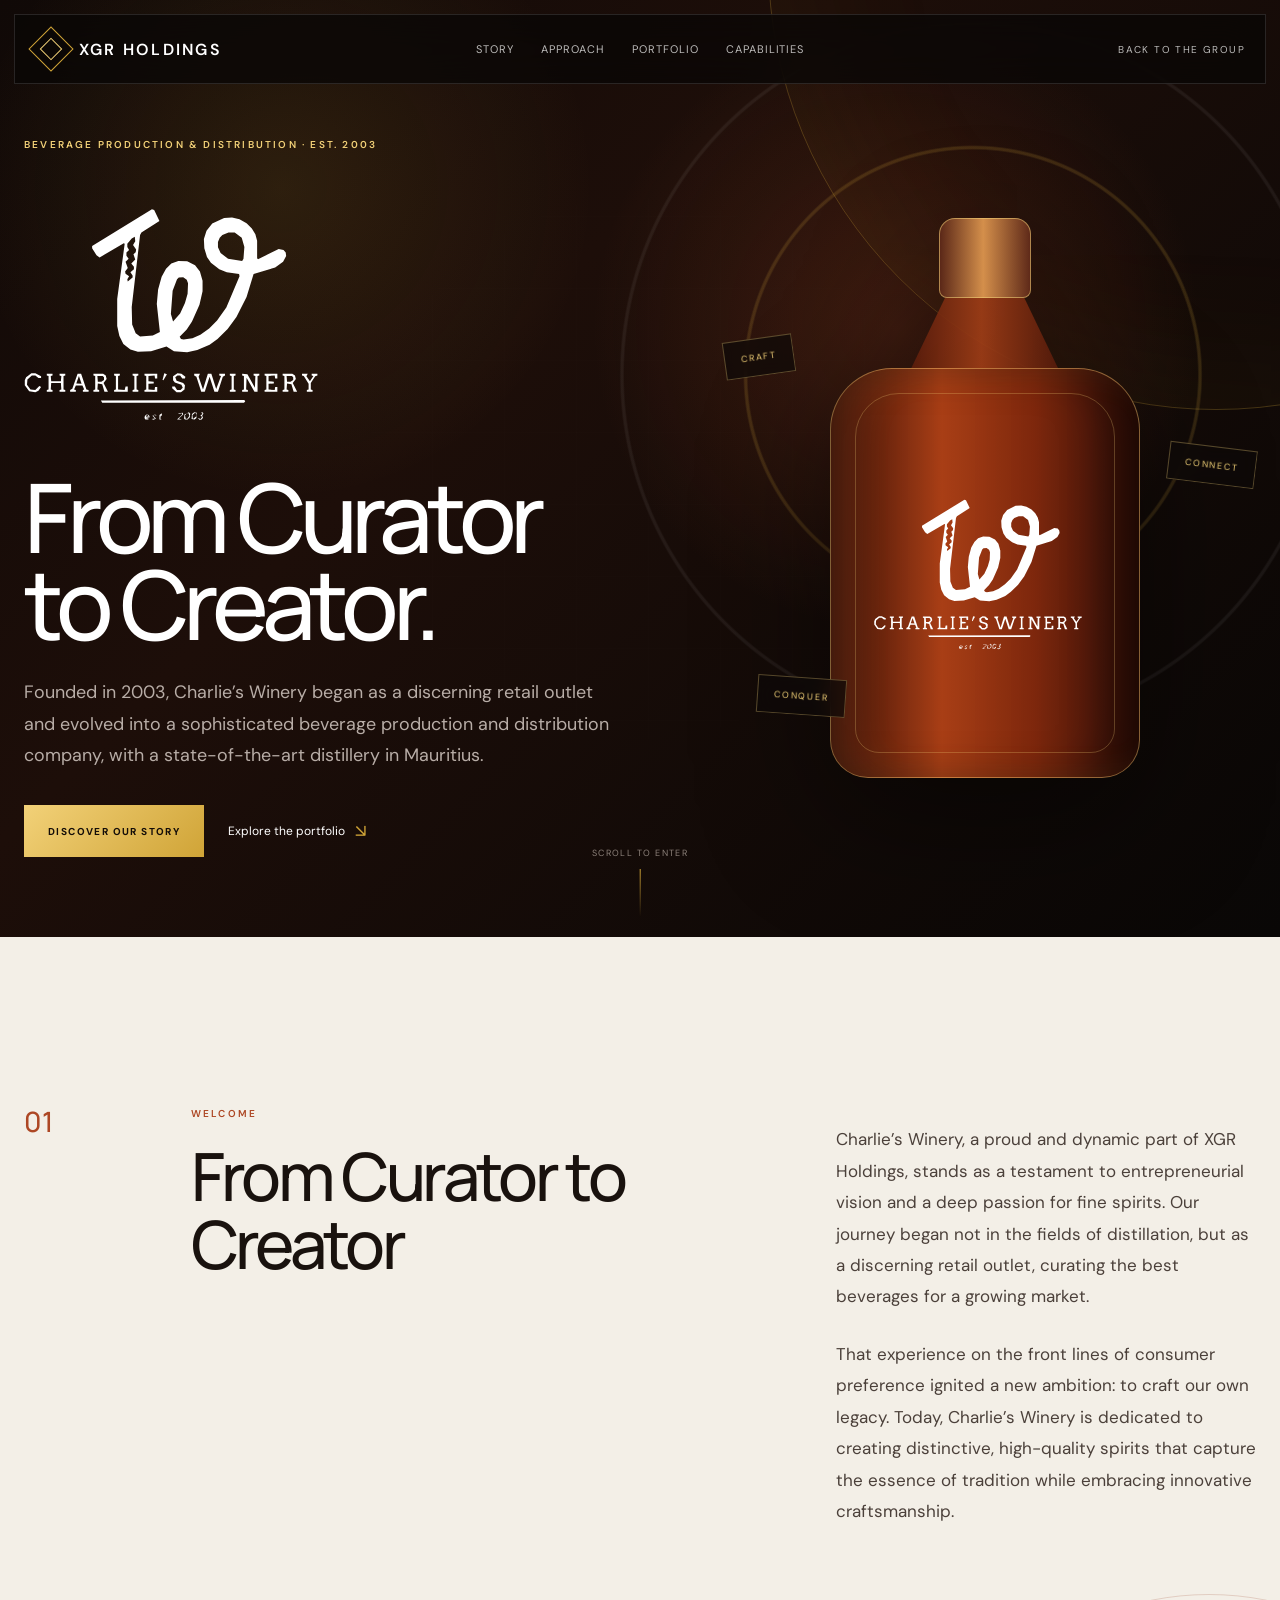
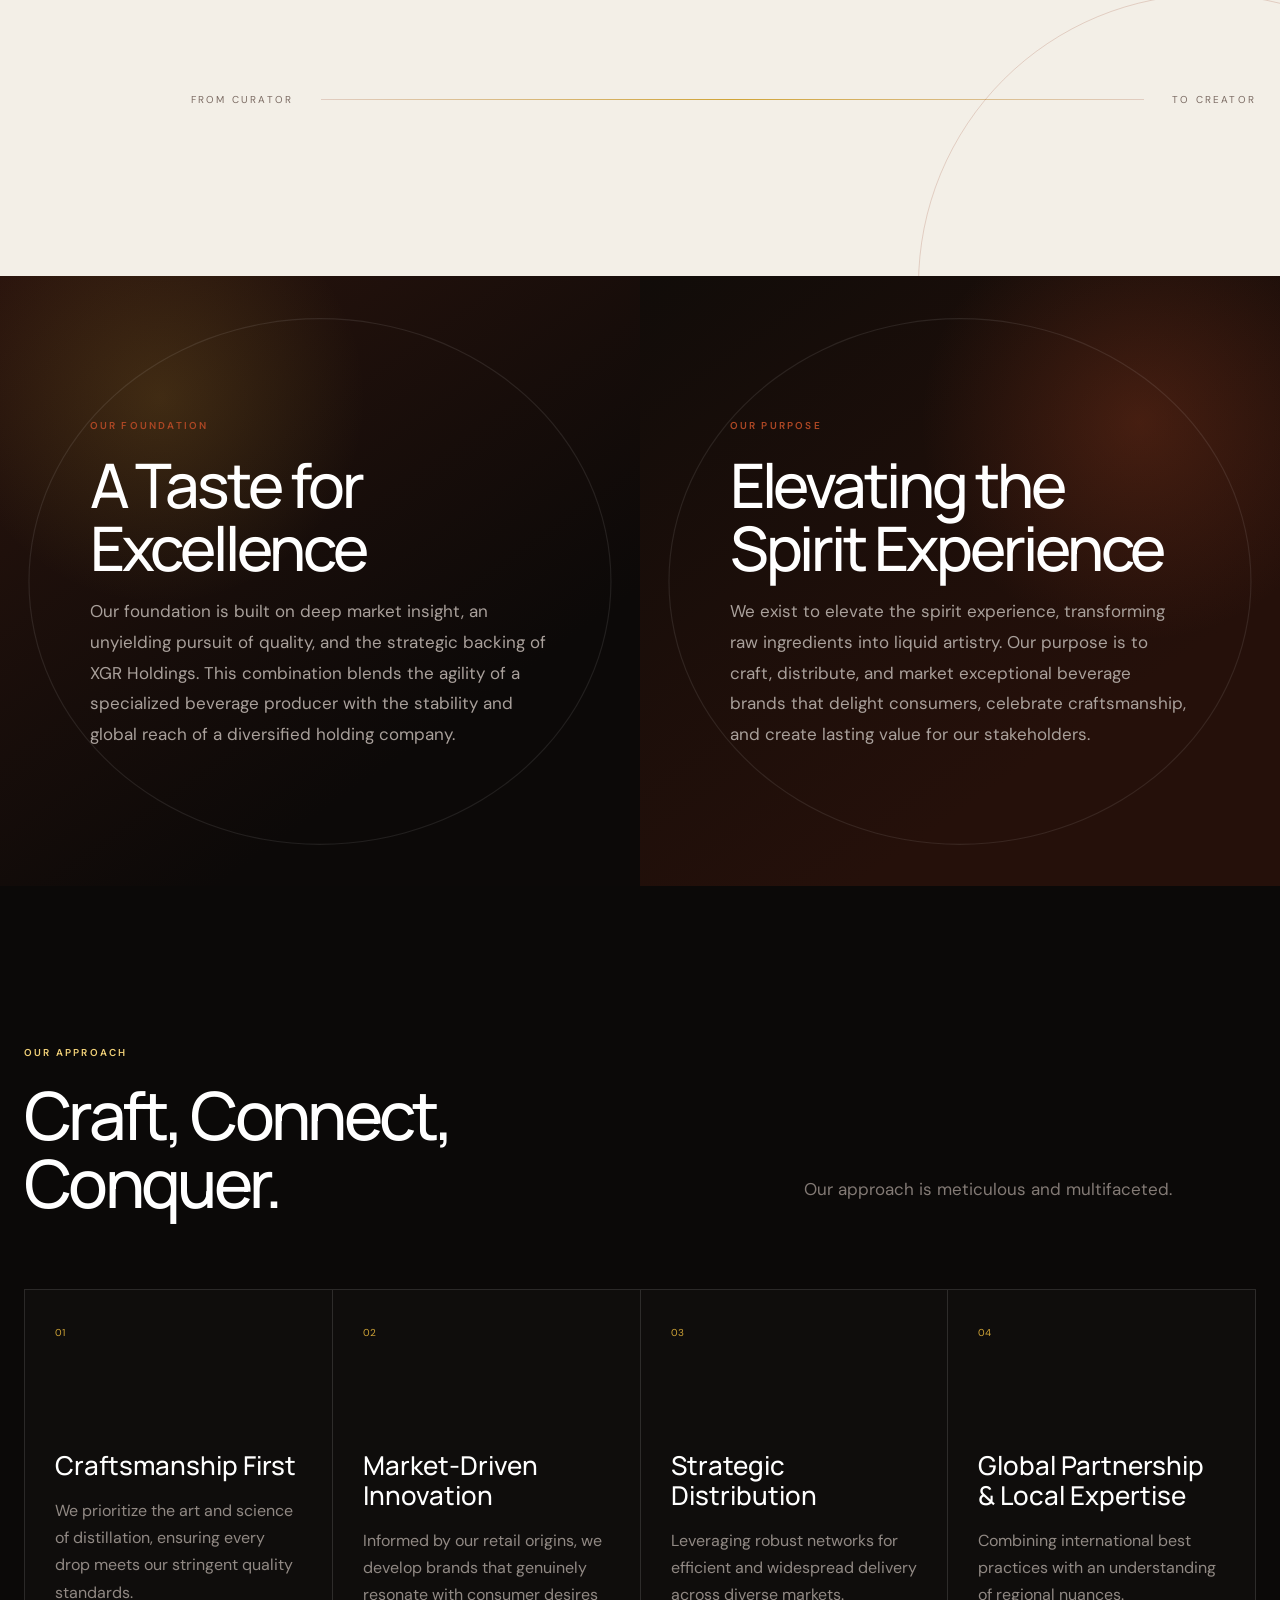
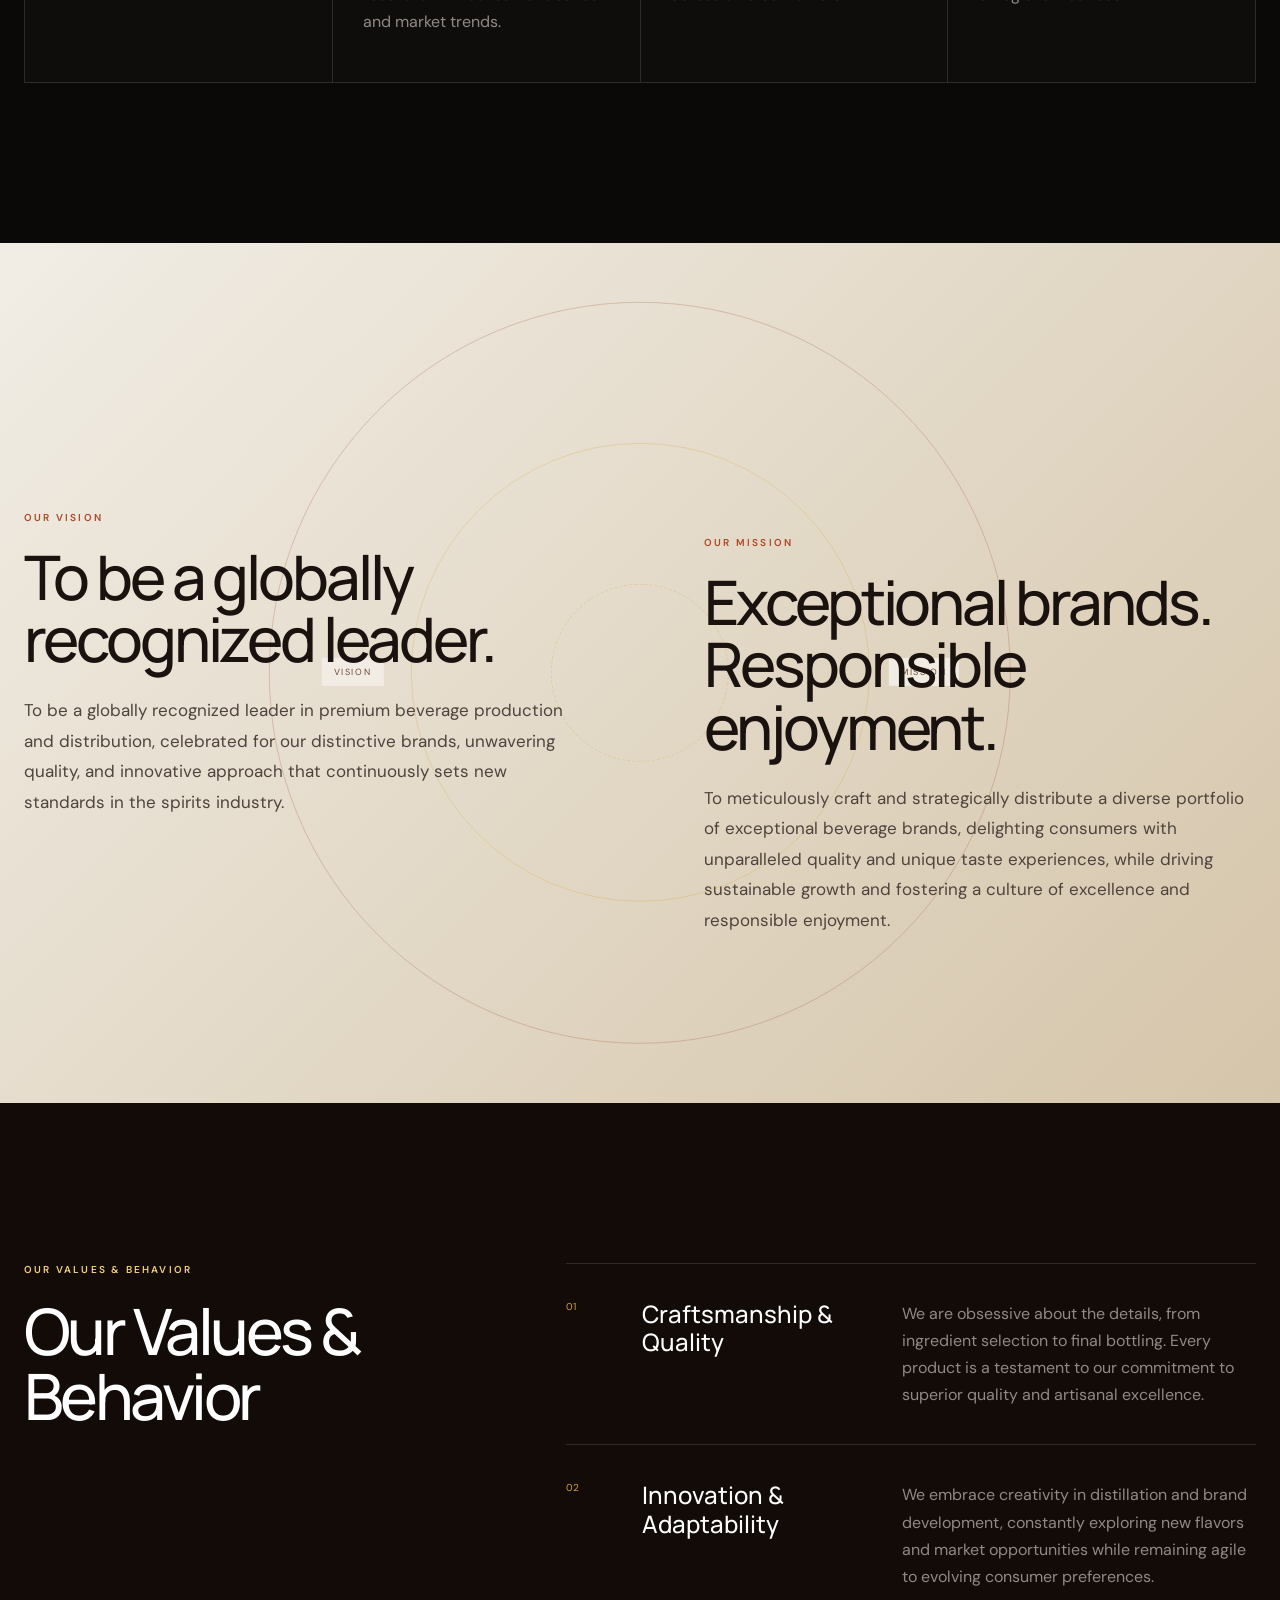
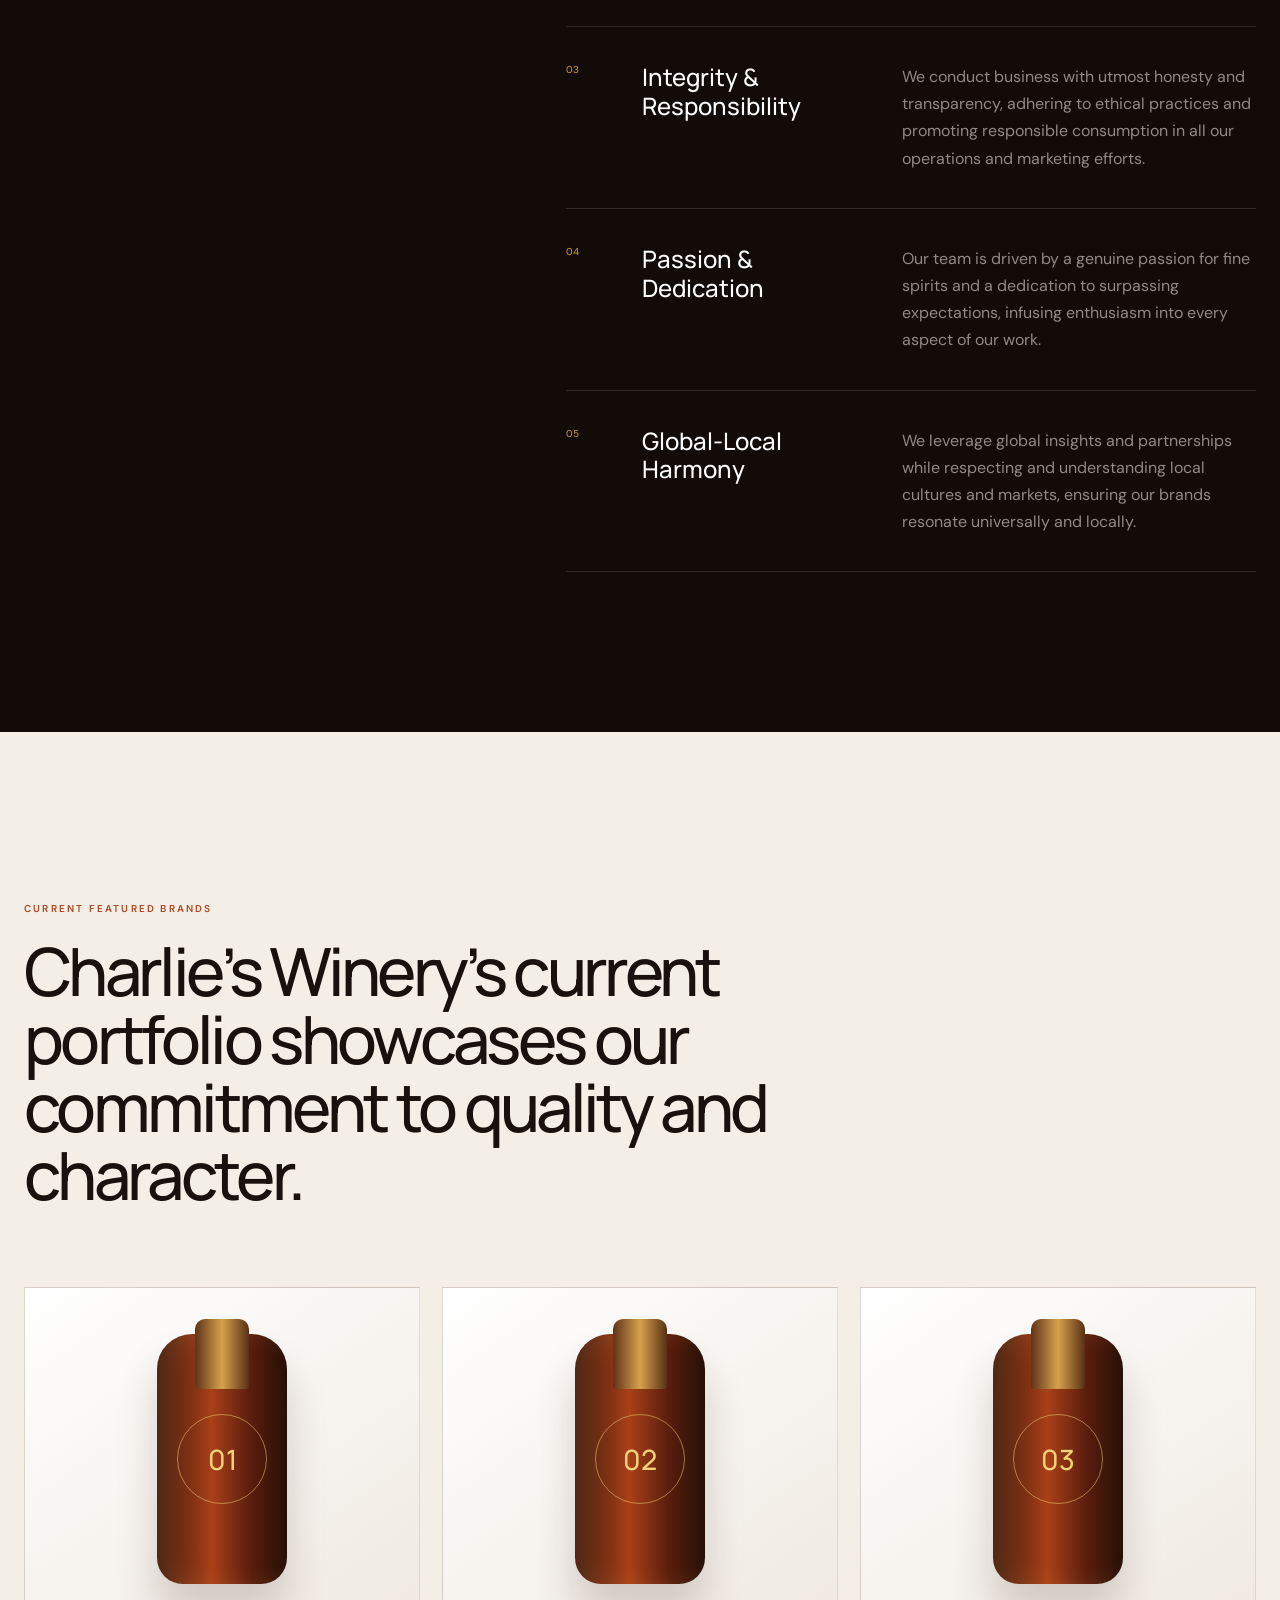
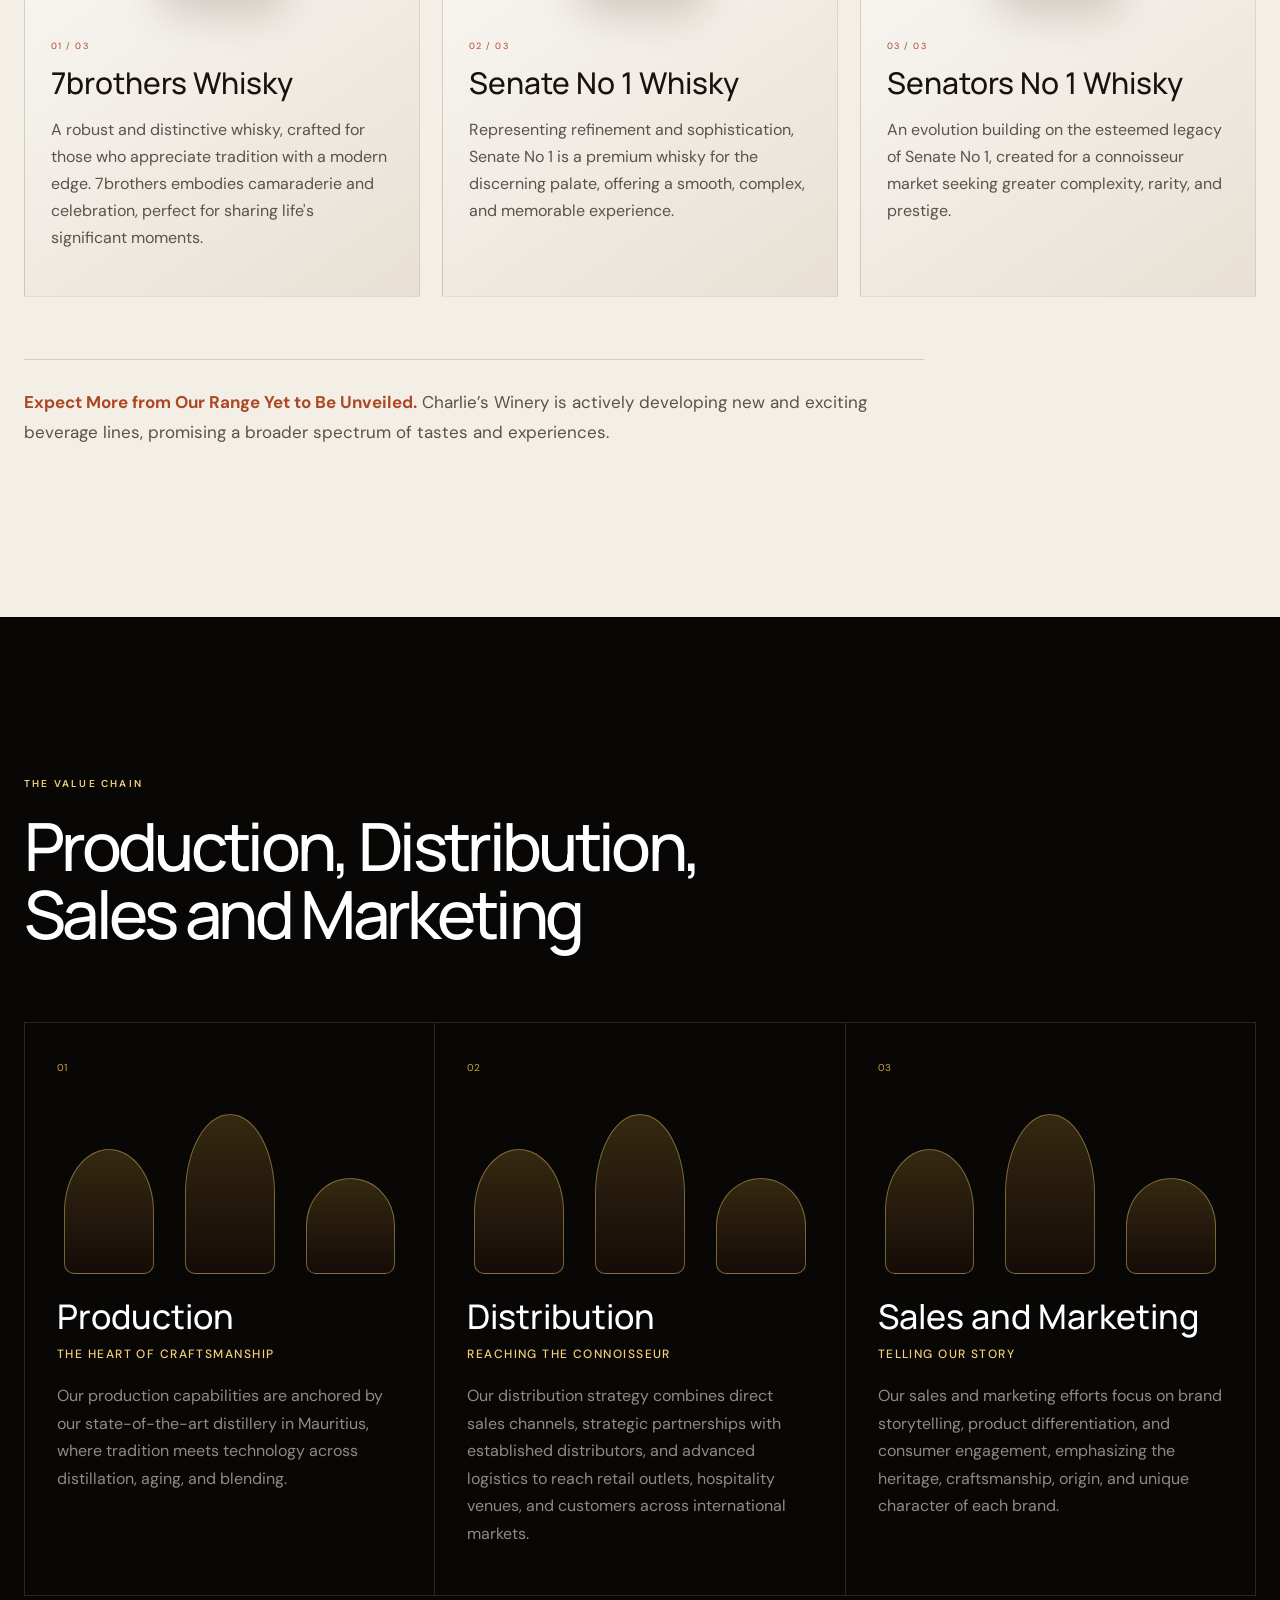
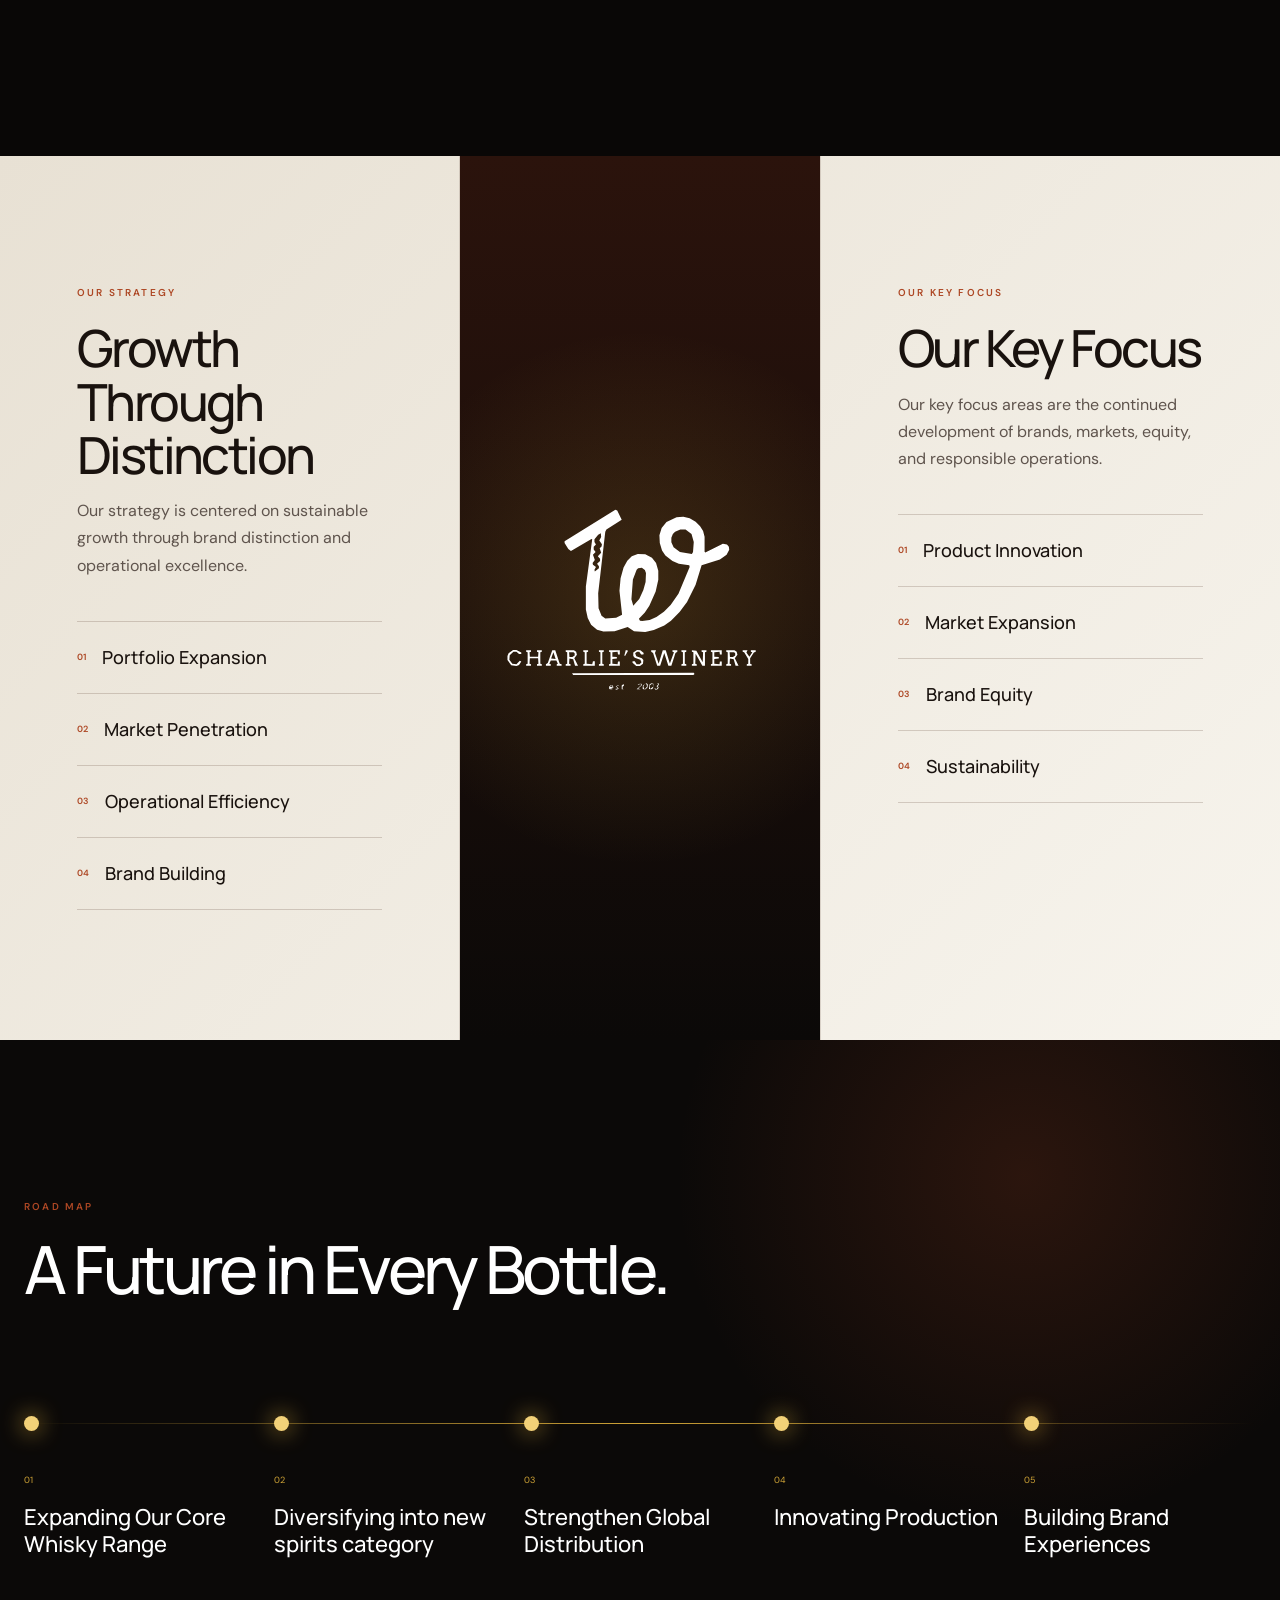
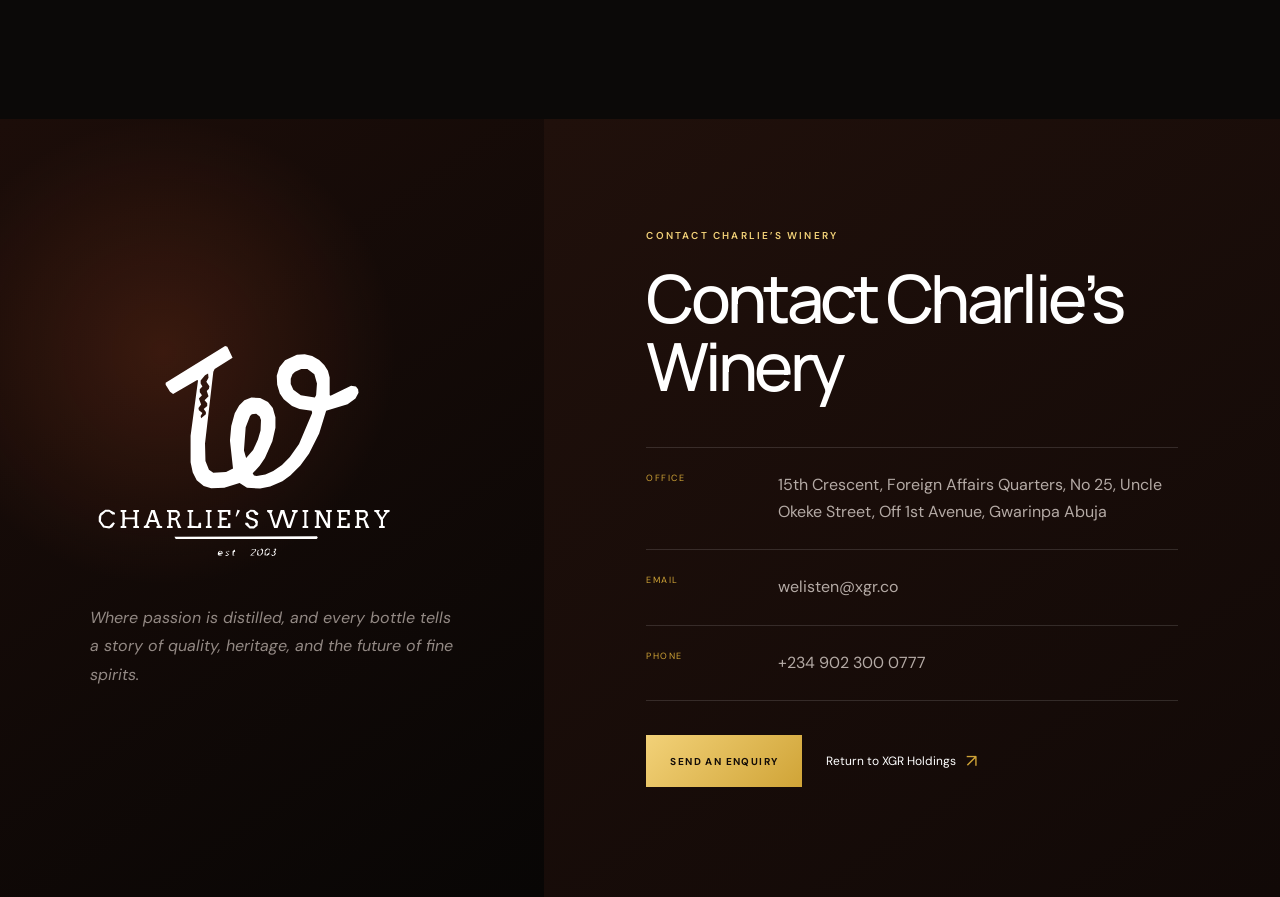
==== companies/charlies-winery/index.html @ e0c3b586 "Fix Charlie's Winery links and live route" ====
<!doctype html><html lang="en"><head><meta charset="utf-8"><meta name="viewport" content="width=device-width,initial-scale=1"><title>Charlie’s Winery | XGR Holdings</title><meta name="description" content="Founded in 2003, Charlie’s Winery is a beverage production and distribution company within XGR Holdings, with a distillery in Mauritius."><link rel="preconnect" href="https://fonts.googleapis.com"><link rel="preconnect" href="https://fonts.gstatic.com" crossorigin><link href="https://fonts.googleapis.com/css2?family=DM+Sans:wght@400;500;600&family=Manrope:wght@400;500;600&display=swap" rel="stylesheet"><link rel="stylesheet" href="styles.css"></head><body><main class="page"><a class="skipLink" href="#charlies-main">Skip to main content</a><header class="header"><a class="xgrBrand" href="../../" aria-label="Return to XGR Holdings"><i></i><span>XGR HOLDINGS</span></a><nav class="nav" aria-label="Charlie’s Winery page navigation"><a href="#story">Story</a><a href="#approach">Approach</a><a href="#portfolio">Portfolio</a><a href="#capabilities">Capabilities</a></nav><a class="backLink" href="../../#companies">Back to the group</a></header><div id="charlies-main">
<section class="hero"><div class="heroGlow" aria-hidden="true"></div><div class="heroLines" aria-hidden="true"></div><div class="heroInner"><div class="heroCopy"><p class="kicker">BEVERAGE PRODUCTION & DISTRIBUTION · EST. 2003</p><img class="heroLogo" src="logo.svg" alt="Charlie’s Winery, established 2003"><h1>From Curator<br>to Creator.</h1><p>Founded in 2003, Charlie’s Winery began as a discerning retail outlet and evolved into a sophisticated beverage production and distribution company, with a state-of-the-art distillery in Mauritius.</p><div class="heroActions"><a class="primaryButton" href="#story">Discover our story</a><a class="secondaryLink" href="#portfolio">Explore the portfolio <span>↘</span></a></div></div><div class="heroVisual" aria-hidden="true"><div class="bottle"><div class="bottleCap"></div><div class="bottleShoulder"></div><div class="bottleBody"><img src="logo.svg" alt=""></div></div><span class="heroTag heroTagOne">CRAFT</span><span class="heroTag heroTagTwo">CONNECT</span><span class="heroTag heroTagThree">CONQUER</span></div></div><a class="scrollCue" href="#story">Scroll to enter <i></i></a></section>
<section class="story" id="story"><div class="sectionNumber">01</div><div class="storyHeading"><p class="eyebrow">WELCOME</p><h2>From Curator to Creator</h2></div><div class="storyBody"><p>Charlie’s Winery, a proud and dynamic part of XGR Holdings, stands as a testament to entrepreneurial vision and a deep passion for fine spirits. Our journey began not in the fields of distillation, but as a discerning retail outlet, curating the best beverages for a growing market.</p><p>That experience on the front lines of consumer preference ignited a new ambition: to craft our own legacy. Today, Charlie’s Winery is dedicated to creating distinctive, high-quality spirits that capture the essence of tradition while embracing innovative craftsmanship.</p></div><div class="storyStatement"><span>FROM CURATOR</span><i aria-hidden="true"></i><span>TO CREATOR</span></div></section>
<section class="foundation"><article><p class="eyebrow">OUR FOUNDATION</p><h2>A Taste for Excellence</h2><p>Our foundation is built on deep market insight, an unyielding pursuit of quality, and the strategic backing of XGR Holdings. This combination blends the agility of a specialized beverage producer with the stability and global reach of a diversified holding company.</p></article><article><p class="eyebrow">OUR PURPOSE</p><h2>Elevating the Spirit Experience</h2><p>We exist to elevate the spirit experience, transforming raw ingredients into liquid artistry. Our purpose is to craft, distribute, and market exceptional beverage brands that delight consumers, celebrate craftsmanship, and create lasting value for our stakeholders.</p></article></section>
<section class="approach" id="approach"><div class="approachHeader"><div><p class="eyebrow">OUR APPROACH</p><h2>Craft, Connect, Conquer.</h2></div><p>Our approach is meticulous and multifaceted.</p></div><div class="approachGrid"><article><span>01</span><h3>Craftsmanship First</h3><p>We prioritize the art and science of distillation, ensuring every drop meets our stringent quality standards.</p></article><article><span>02</span><h3>Market-Driven Innovation</h3><p>Informed by our retail origins, we develop brands that genuinely resonate with consumer desires and market trends.</p></article><article><span>03</span><h3>Strategic Distribution</h3><p>Leveraging robust networks for efficient and widespread delivery across diverse markets.</p></article><article><span>04</span><h3>Global Partnership &amp; Local Expertise</h3><p>Combining international best practices with an understanding of regional nuances.</p></article></div></section>
<section class="direction"><div class="directionOrbit" aria-hidden="true"><span>VISION</span><span>MISSION</span></div><article><p class="eyebrow">OUR VISION</p><h2>To be a globally recognized leader.</h2><p>To be a globally recognized leader in premium beverage production and distribution, celebrated for our distinctive brands, unwavering quality, and innovative approach that continuously sets new standards in the spirits industry.</p></article><article><p class="eyebrow">OUR MISSION</p><h2>Exceptional brands. Responsible enjoyment.</h2><p>To meticulously craft and strategically distribute a diverse portfolio of exceptional beverage brands, delighting consumers with unparalleled quality and unique taste experiences, while driving sustainable growth and fostering a culture of excellence and responsible enjoyment.</p></article></section>
<section class="values"><div class="valuesHeading"><p class="eyebrow">OUR VALUES & BEHAVIOR</p><h2>Our Values & Behavior</h2></div><div class="valuesList"><article><span>01</span><h3>Craftsmanship &amp; Quality</h3><p>We are obsessive about the details, from ingredient selection to final bottling. Every product is a testament to our commitment to superior quality and artisanal excellence.</p></article><article><span>02</span><h3>Innovation &amp; Adaptability</h3><p>We embrace creativity in distillation and brand development, constantly exploring new flavors and market opportunities while remaining agile to evolving consumer preferences.</p></article><article><span>03</span><h3>Integrity &amp; Responsibility</h3><p>We conduct business with utmost honesty and transparency, adhering to ethical practices and promoting responsible consumption in all our operations and marketing efforts.</p></article><article><span>04</span><h3>Passion &amp; Dedication</h3><p>Our team is driven by a genuine passion for fine spirits and a dedication to surpassing expectations, infusing enthusiasm into every aspect of our work.</p></article><article><span>05</span><h3>Global-Local Harmony</h3><p>We leverage global insights and partnerships while respecting and understanding local cultures and markets, ensuring our brands resonate universally and locally.</p></article></div></section>
<section class="portfolio" id="portfolio"><div class="portfolioHeader"><p class="eyebrow">CURRENT FEATURED BRANDS</p><h2>Charlie’s Winery’s current portfolio showcases our commitment to quality and character.</h2></div><div class="brandGrid"><article><div class="brandBottle" aria-hidden="true"><span>01</span></div><p>01 / 03</p><h3>7brothers Whisky</h3><p>A robust and distinctive whisky, crafted for those who appreciate tradition with a modern edge. 7brothers embodies camaraderie and celebration, perfect for sharing life&#x27;s significant moments.</p></article><article><div class="brandBottle" aria-hidden="true"><span>02</span></div><p>02 / 03</p><h3>Senate No 1 Whisky</h3><p>Representing refinement and sophistication, Senate No 1 is a premium whisky for the discerning palate, offering a smooth, complex, and memorable experience.</p></article><article><div class="brandBottle" aria-hidden="true"><span>03</span></div><p>03 / 03</p><h3>Senators No 1 Whisky</h3><p>An evolution building on the esteemed legacy of Senate No 1, created for a connoisseur market seeking greater complexity, rarity, and prestige.</p></article></div><p class="portfolioNote"><strong>Expect More from Our Range Yet to Be Unveiled.</strong> Charlie’s Winery is actively developing new and exciting beverage lines, promising a broader spectrum of tastes and experiences.</p></section>
<section class="capabilities" id="capabilities"><div class="capabilitiesHeading"><p class="eyebrow">THE VALUE CHAIN</p><h2>Production, Distribution, Sales and Marketing</h2></div><div class="capabilityGrid"><article><span>01</span><div class="capabilityGlyph" aria-hidden="true"><i></i><i></i><i></i></div><h3>Production</h3><h4>The Heart of Craftsmanship</h4><p>Our production capabilities are anchored by our state-of-the-art distillery in Mauritius, where tradition meets technology across distillation, aging, and blending.</p></article><article><span>02</span><div class="capabilityGlyph" aria-hidden="true"><i></i><i></i><i></i></div><h3>Distribution</h3><h4>Reaching the Connoisseur</h4><p>Our distribution strategy combines direct sales channels, strategic partnerships with established distributors, and advanced logistics to reach retail outlets, hospitality venues, and customers across international markets.</p></article><article><span>03</span><div class="capabilityGlyph" aria-hidden="true"><i></i><i></i><i></i></div><h3>Sales and Marketing</h3><h4>Telling Our Story</h4><p>Our sales and marketing efforts focus on brand storytelling, product differentiation, and consumer engagement, emphasizing the heritage, craftsmanship, origin, and unique character of each brand.</p></article></div></section>
<section class="strategy"><div class="strategyColumn"><p class="eyebrow">OUR STRATEGY</p><h2>Growth Through Distinction</h2><p>Our strategy is centered on sustainable growth through brand distinction and operational excellence.</p><ol><li>Portfolio Expansion</li><li>Market Penetration</li><li>Operational Efficiency</li><li>Brand Building</li></ol></div><div class="strategyCore" aria-hidden="true"><img src="logo.svg" alt=""></div><div class="strategyColumn"><p class="eyebrow">OUR KEY FOCUS</p><h2>Our Key Focus</h2><p>Our key focus areas are the continued development of brands, markets, equity, and responsible operations.</p><ol><li>Product Innovation</li><li>Market Expansion</li><li>Brand Equity</li><li>Sustainability</li></ol></div></section>
<section class="roadmap"><div class="roadmapHeading"><p class="eyebrow">ROAD MAP</p><h2>A Future in Every Bottle.</h2></div><div class="roadLine"><article><span>01</span><h3>Expanding Our Core Whisky Range</h3></article><article><span>02</span><h3>Diversifying into new spirits category</h3></article><article><span>03</span><h3>Strengthen Global Distribution</h3></article><article><span>04</span><h3>Innovating Production</h3></article><article><span>05</span><h3>Building Brand Experiences</h3></article></div></section>
<section class="contact"><div class="contactLogo"><img src="logo.svg" alt="Charlie’s Winery"><p>Where passion is distilled, and every bottle tells a story of quality, heritage, and the future of fine spirits.</p></div><div class="contactDetails"><p class="eyebrow">CONTACT CHARLIE’S WINERY</p><h2>Contact Charlie’s Winery</h2><dl><div><dt>Office</dt><dd>15th Crescent, Foreign Affairs Quarters, No 25, Uncle Okeke Street, Off 1st Avenue, Gwarinpa Abuja</dd></div><div><dt>Email</dt><dd><a href="mailto:welisten@xgr.co">welisten@xgr.co</a></dd></div><div><dt>Phone</dt><dd><a href="tel:+2349023000777">+234 902 300 0777</a></dd></div></dl><div class="contactActions"><a class="primaryButton" href="mailto:welisten@xgr.co?subject=Charlie%27s%20Winery%20Enquiry">Send an enquiry</a><a class="secondaryLink" href="../../">Return to XGR Holdings <span>↗</span></a></div></div></section>
</div></main></body></html>
---- companies/charlies-winery/styles.css ----
*{box-sizing:border-box}html{scroll-behavior:smooth}body{margin:0;background:#0b0908;font-family:"DM Sans",Arial,sans-serif}a{color:inherit;text-decoration:none}.xgrBrand{display:flex;align-items:center;gap:12px;font-weight:600;letter-spacing:.14em}.xgrBrand i{width:32px;height:32px;border:1px solid #d0a437;transform:rotate(45deg);position:relative}.xgrBrand i:after{content:"";position:absolute;inset:7px;border:1px solid #f2d178}.page img{display:block}.page {
  --cw-ink: #0b0908;
  --cw-ink-soft: #17100d;
  --cw-paper: #f3efe7;
  --cw-cream: #e8ddca;
  --cw-copper: #8f3218;
  --cw-rust: #ad4724;
  --cw-gold: #d0a437;
  --cw-gold-light: #f2d178;
  min-height: 100svh;
  overflow: clip;
  color: #fff;
  background: var(--cw-ink);
}

.skipLink {
  position: fixed;
  z-index: 200;
  top: 16px;
  left: 16px;
  padding: 12px 16px;
  color: #fff;
  background: var(--cw-ink);
  border: 1px solid var(--cw-gold);
  transform: translateY(-150%);
  transition: transform .2s ease;
}

.skipLink:focus { transform: none; }

.header {
  position: fixed;
  z-index: 70;
  top: 14px;
  left: 50%;
  width: min(calc(100% - 28px), 1380px);
  min-height: 70px;
  padding: 0 20px;
  display: grid;
  grid-template-columns: 1fr auto 1fr;
  align-items: center;
  color: #fff;
  background: rgba(9, 7, 6, .78);
  border: 1px solid rgba(255,255,255,.12);
  backdrop-filter: blur(18px);
  transform: translateX(-50%);
}

.header :global(.brand-mark) { color: #fff; }
.header :global(.brand-mark svg) { color: var(--cw-gold); }

.nav {
  display: flex;
  align-items: center;
  gap: 28px;
  font-size: 11px;
  letter-spacing: .08em;
  text-transform: uppercase;
}

.nav a,
.backLink { position: relative; opacity: .72; transition: opacity .25s ease; }
.nav a:hover,
.backLink:hover { opacity: 1; }
.nav a::after,
.backLink::after {
  content: "";
  position: absolute;
  left: 0;
  right: 100%;
  bottom: -8px;
  height: 1px;
  background: var(--cw-gold);
  transition: right .3s ease;
}
.nav a:hover::after,
.backLink:hover::after { right: 0; }

.backLink {
  justify-self: end;
  font-size: 10px;
  letter-spacing: .14em;
  text-transform: uppercase;
}

.hero {
  position: relative;
  min-height: 100svh;
  display: grid;
  place-items: center;
  overflow: hidden;
  background:
    radial-gradient(circle at 70% 35%, rgba(173,71,36,.26), transparent 28%),
    radial-gradient(circle at 22% 20%, rgba(208,164,55,.12), transparent 25%),
    linear-gradient(135deg, #100907 0%, #1d0e09 38%, #090706 100%);
}

.hero::before {
  content: "";
  position: absolute;
  inset: 0;
  opacity: .19;
  background-image:
    linear-gradient(rgba(255,255,255,.04) 1px, transparent 1px),
    linear-gradient(90deg, rgba(255,255,255,.04) 1px, transparent 1px);
  background-size: 72px 72px;
  mask-image: radial-gradient(circle at 50% 50%, #000, transparent 76%);
}

.heroGlow {
  position: absolute;
  width: 70vw;
  height: 70vw;
  right: -30vw;
  top: -38vw;
  border-radius: 50%;
  border: 1px solid rgba(208,164,55,.28);
  box-shadow: inset 0 0 180px rgba(208,164,55,.08);
  animation: orbitDrift 16s ease-in-out infinite alternate;
}

.heroLines {
  position: absolute;
  inset: 0;
  background:
    radial-gradient(circle at 76% 40%, transparent 0 20%, rgba(208,164,55,.18) 20.15% 20.3%, transparent 20.45%),
    radial-gradient(circle at 76% 40%, transparent 0 31%, rgba(255,255,255,.06) 31.15% 31.3%, transparent 31.45%);
  animation: slowTurn 34s linear infinite;
}

.heroInner {
  position: relative;
  z-index: 2;
  width: min(calc(100% - 48px), 1280px);
  padding: 138px 0 80px;
  display: grid;
  grid-template-columns: 1.05fr .95fr;
  gap: 7vw;
  align-items: center;
}

.heroCopy { max-width: 720px; }

.kicker,
.eyebrow {
  margin: 0 0 22px;
  color: var(--cw-gold-light);
  font-size: 10px;
  font-weight: 600;
  letter-spacing: .22em;
  text-transform: uppercase;
}

.heroLogo {
  width: min(330px, 62vw);
  height: auto;
  margin: 0 0 22px -8px;
  object-fit: contain;
}

.hero h1 {
  max-width: 760px;
  margin: 0;
  font: 500 clamp(58px, 7.5vw, 112px)/.9 "Manrope", sans-serif;
  letter-spacing: -.065em;
  text-wrap: balance;
}

.heroCopy > p:not(.kicker) {
  max-width: 660px;
  margin: 30px 0 0;
  color: #b8ada7;
  font-size: clamp(16px, 1.4vw, 20px);
  line-height: 1.75;
}

.heroActions,
.contactActions {
  margin-top: 34px;
  display: flex;
  align-items: center;
  gap: 24px;
  flex-wrap: wrap;
}

.primaryButton {
  min-height: 52px;
  padding: 0 24px;
  display: inline-flex;
  align-items: center;
  justify-content: center;
  color: #140d08;
  background: linear-gradient(135deg, var(--cw-gold-light), var(--cw-gold));
  font-size: 10px;
  font-weight: 700;
  letter-spacing: .14em;
  text-transform: uppercase;
  transition: transform .25s ease, box-shadow .25s ease;
}

.primaryButton:hover {
  transform: translateY(-3px);
  box-shadow: 0 18px 45px rgba(208,164,55,.22);
}

.secondaryLink {
  display: inline-flex;
  align-items: center;
  gap: 10px;
  font-size: 12px;
}
.secondaryLink span { color: var(--cw-gold); font-size: 18px; }

.heroVisual {
  position: relative;
  min-height: 640px;
  display: grid;
  place-items: center;
}

.bottle {
  position: relative;
  width: min(310px, 25vw);
  height: 560px;
  filter: drop-shadow(0 40px 65px rgba(0,0,0,.46));
  animation: bottleFloat 7s ease-in-out infinite alternate;
}

.bottleCap {
  position: absolute;
  z-index: 4;
  top: 0;
  left: 50%;
  width: 92px;
  height: 80px;
  border: 1px solid rgba(242,209,120,.56);
  border-radius: 16px 16px 8px 8px;
  background: linear-gradient(90deg, #5b2818, #d48f4b 48%, #5f2a19);
  transform: translateX(-50%);
}

.bottleShoulder {
  position: absolute;
  top: 65px;
  left: 50%;
  width: 180px;
  height: 120px;
  border-radius: 50% 50% 24% 24%;
  background: linear-gradient(90deg, rgba(75,22,9,.92), rgba(161,62,23,.9) 48%, rgba(70,20,9,.94));
  transform: translateX(-50%);
  clip-path: polygon(32% 0, 68% 0, 100% 100%, 0 100%);
}

.bottleBody {
  position: absolute;
  inset: 150px 0 0;
  overflow: hidden;
  display: grid;
  place-items: center;
  border: 1px solid rgba(242,209,120,.42);
  border-radius: 62px 62px 38px 38px;
  background:
    linear-gradient(90deg, rgba(54,14,6,.96), rgba(177,66,22,.88) 36%, rgba(126,39,12,.95) 66%, rgba(46,13,7,.98)),
    #6c2510;
  box-shadow:
    inset 26px 0 38px rgba(255,202,105,.08),
    inset -34px 0 42px rgba(0,0,0,.36);
}

.bottleBody::before {
  content: "";
  position: absolute;
  inset: 24px;
  border: 1px solid rgba(242,209,120,.26);
  border-radius: 44px 44px 24px 24px;
}

.bottleBody img {
  position: relative;
  z-index: 2;
  width: 76%;
  height: auto;
  object-fit: contain;
}

.heroTag {
  position: absolute;
  padding: 12px 16px;
  color: var(--cw-gold-light);
  border: 1px solid rgba(242,209,120,.32);
  background: rgba(12,8,6,.7);
  font-size: 9px;
  letter-spacing: .2em;
  backdrop-filter: blur(10px);
}
.heroTagOne { left: 2%; top: 25%; transform: rotate(-8deg); }
.heroTagTwo { right: 0; top: 42%; transform: rotate(7deg); }
.heroTagThree { left: 8%; bottom: 16%; transform: rotate(4deg); }

.scrollCue {
  position: absolute;
  z-index: 3;
  left: 50%;
  bottom: 20px;
  display: flex;
  flex-direction: column;
  align-items: center;
  gap: 10px;
  color: #8c817a;
  font-size: 9px;
  letter-spacing: .16em;
  text-transform: uppercase;
  transform: translateX(-50%);
}
.scrollCue i {
  width: 1px;
  height: 48px;
  background: linear-gradient(var(--cw-gold), transparent);
  animation: pulseLine 1.8s ease-in-out infinite;
}

.story {
  position: relative;
  padding: 170px max(24px, calc((100vw - 1280px) / 2));
  display: grid;
  grid-template-columns: 90px 1.15fr .85fr;
  gap: 6vw;
  color: #19120e;
  background: var(--cw-paper);
  overflow: hidden;
}

.story::after {
  content: "";
  position: absolute;
  width: 580px;
  height: 580px;
  right: -220px;
  bottom: -300px;
  border-radius: 50%;
  border: 1px solid rgba(143,50,24,.18);
}

.sectionNumber {
  color: var(--cw-rust);
  font: 500 28px/1 "Manrope", sans-serif;
}

.storyHeading h2,
.approachHeader h2,
.portfolioHeader h2,
.capabilitiesHeading h2,
.roadmapHeading h2,
.contactDetails h2 {
  max-width: 800px;
  margin: 0;
  font: 500 clamp(44px, 5.2vw, 78px)/1.02 "Manrope", sans-serif;
  letter-spacing: -.055em;
}

.story .eyebrow,
.foundation .eyebrow,
.portfolio .eyebrow,
.roadmap .eyebrow { color: var(--cw-rust); }

.storyBody {
  max-width: 650px;
  color: #4b403a;
  font-size: 17px;
  line-height: 1.85;
}
.storyBody p + p { margin-top: 26px; }

.storyStatement {
  grid-column: 2 / -1;
  margin-top: 72px;
  display: grid;
  grid-template-columns: auto 1fr auto;
  align-items: center;
  gap: 28px;
  color: #7b6b63;
  font-size: 10px;
  letter-spacing: .22em;
}
.storyStatement i {
  height: 1px;
  background: linear-gradient(90deg, rgba(143,50,24,.18), var(--cw-gold), rgba(143,50,24,.18));
}

.foundation {
  display: grid;
  grid-template-columns: 1fr 1fr;
  color: #fff;
  background: #130c09;
}
.foundation article {
  min-height: 610px;
  padding: 120px max(42px, 7vw);
  display: flex;
  flex-direction: column;
  justify-content: flex-end;
  position: relative;
  overflow: hidden;
}
.foundation article:first-child {
  background:
    radial-gradient(circle at 25% 20%, rgba(208,164,55,.18), transparent 30%),
    linear-gradient(145deg, #2a140d, #0c0908 72%);
}
.foundation article:last-child {
  background:
    radial-gradient(circle at 78% 24%, rgba(173,71,36,.28), transparent 32%),
    linear-gradient(145deg, #110c09, #25100a 72%);
}
.foundation article::before {
  content: "";
  position: absolute;
  inset: 14% 12%;
  border: 1px solid rgba(255,255,255,.09);
  border-radius: 50%;
  transform: scale(1.2);
}
.foundation h2 {
  position: relative;
  margin: 0;
  font: 500 clamp(42px, 4.8vw, 72px)/1.02 "Manrope", sans-serif;
  letter-spacing: -.05em;
}
.foundation article > p:last-child {
  position: relative;
  max-width: 610px;
  color: #a9a09b;
  font-size: 17px;
  line-height: 1.8;
}

.approach {
  padding: 160px max(24px, calc((100vw - 1280px) / 2));
  background: #0b0908;
}
.approachHeader {
  display: grid;
  grid-template-columns: 1.2fr .8fr;
  gap: 8vw;
  align-items: end;
  margin-bottom: 72px;
}
.approachHeader > p:last-child {
  color: #837a75;
  font-size: 17px;
}
.approachGrid {
  display: grid;
  grid-template-columns: repeat(4, 1fr);
  border-top: 1px solid rgba(255,255,255,.13);
  border-left: 1px solid rgba(255,255,255,.13);
}
.approachGrid article {
  min-height: 350px;
  padding: 30px;
  position: relative;
  overflow: hidden;
  border-right: 1px solid rgba(255,255,255,.13);
  border-bottom: 1px solid rgba(255,255,255,.13);
  background: rgba(255,255,255,.015);
  transition: transform .35s ease, background .35s ease;
}
.approachGrid article::before {
  content: "";
  position: absolute;
  width: 210px;
  height: 210px;
  right: -110px;
  top: -110px;
  border-radius: 50%;
  background: radial-gradient(circle, rgba(208,164,55,.22), transparent 68%);
  opacity: 0;
  transform: scale(.4);
  transition: .45s ease;
}
.approachGrid article:hover { transform: translateY(-5px); background: rgba(173,71,36,.08); }
.approachGrid article:hover::before { opacity: 1; transform: scale(1); }
.approachGrid span { color: var(--cw-gold); font-size: 10px; }
.approachGrid h3 {
  margin: 110px 0 14px;
  font: 500 26px/1.15 "Manrope", sans-serif;
}
.approachGrid p { color: #918984; line-height: 1.7; }

.direction {
  position: relative;
  min-height: 860px;
  padding: 150px max(24px, calc((100vw - 1280px) / 2));
  display: grid;
  grid-template-columns: 1fr 1fr;
  gap: 10vw;
  align-items: center;
  overflow: hidden;
  color: #1a120e;
  background: linear-gradient(135deg, #f1ede5, #d5c5aa);
}
.direction article { position: relative; z-index: 2; }
.direction article:last-child { align-self: end; }
.direction h2 {
  margin: 0 0 24px;
  font: 500 clamp(40px, 4.8vw, 70px)/1.02 "Manrope", sans-serif;
  letter-spacing: -.05em;
}
.direction article > p:last-child { color: #4f433d; font-size: 17px; line-height: 1.8; }
.direction .eyebrow { color: var(--cw-rust); }
.directionOrbit {
  position: absolute;
  left: 50%;
  top: 50%;
  width: min(58vw, 760px);
  aspect-ratio: 1;
  border-radius: 50%;
  border: 1px solid rgba(143,50,24,.22);
  transform: translate(-50%, -50%);
  animation: slowTurn 30s linear infinite;
}
.directionOrbit::before,
.directionOrbit::after {
  content: "";
  position: absolute;
  inset: 19%;
  border-radius: inherit;
  border: 1px solid rgba(208,164,55,.28);
}
.directionOrbit::after { inset: 38%; border-style: dashed; }
.directionOrbit span {
  position: absolute;
  padding: 8px 12px;
  color: #6f4c32;
  background: rgba(243,239,231,.9);
  font-size: 9px;
  letter-spacing: .18em;
}
.directionOrbit span:first-child { left: 7%; top: 48%; }
.directionOrbit span:last-child { right: 7%; top: 48%; }

.values {
  padding: 160px max(24px, calc((100vw - 1280px) / 2));
  display: grid;
  grid-template-columns: .75fr 1.25fr;
  gap: 10vw;
  background: #120b08;
}
.valuesHeading { position: sticky; top: 150px; align-self: start; }
.valuesHeading h2 {
  margin: 0;
  font: 500 clamp(46px, 5vw, 74px)/1.02 "Manrope", sans-serif;
  letter-spacing: -.055em;
}
.valuesList { border-top: 1px solid rgba(255,255,255,.13); }
.valuesList article {
  display: grid;
  grid-template-columns: 52px .8fr 1.2fr;
  gap: 24px;
  padding: 36px 0;
  border-bottom: 1px solid rgba(255,255,255,.13);
  transition: padding-left .3s ease, background .3s ease;
}
.valuesList article:hover { padding-left: 16px; background: linear-gradient(90deg, rgba(173,71,36,.08), transparent); }
.valuesList span { color: var(--cw-gold); font-size: 10px; }
.valuesList h3 { margin: 0; font: 500 24px/1.2 "Manrope", sans-serif; }
.valuesList p { margin: 0; color: #918984; line-height: 1.7; }

.portfolio {
  padding: 170px max(24px, calc((100vw - 1280px) / 2));
  color: #18110d;
  background: var(--cw-paper);
}
.portfolioHeader { max-width: 980px; margin-bottom: 78px; }
.brandGrid {
  display: grid;
  grid-template-columns: repeat(3, 1fr);
  gap: 22px;
}
.brandGrid article {
  min-height: 610px;
  padding: 26px;
  position: relative;
  overflow: hidden;
  border: 1px solid rgba(67,43,30,.15);
  background: linear-gradient(145deg, #fff, #e8e0d4);
  transition: transform .35s ease, box-shadow .35s ease;
}
.brandGrid article:hover { transform: translateY(-8px); box-shadow: 0 28px 80px rgba(63,40,27,.14); }
.brandBottle {
  height: 290px;
  margin-bottom: 36px;
  display: grid;
  place-items: center;
  position: relative;
}
.brandBottle::before {
  content: "";
  width: 130px;
  height: 250px;
  border-radius: 35px 35px 26px 26px;
  background: linear-gradient(90deg, #3c170c, #a94018 42%, #5a1d0d 72%, #251008);
  box-shadow: inset 18px 0 24px rgba(255,205,120,.1), 0 30px 40px rgba(55,25,12,.18);
}
.brandBottle::after {
  content: "";
  position: absolute;
  top: 5px;
  width: 54px;
  height: 70px;
  border-radius: 10px 10px 4px 4px;
  background: linear-gradient(90deg, #603219, #d6a14c, #593017);
}
.brandBottle span {
  position: absolute;
  z-index: 2;
  width: 90px;
  height: 90px;
  display: grid;
  place-items: center;
  color: var(--cw-gold-light);
  border: 1px solid rgba(242,209,120,.52);
  border-radius: 50%;
  font: 500 28px/1 "Manrope", sans-serif;
}
.brandGrid article > p:first-of-type { color: var(--cw-rust); font-size: 9px; letter-spacing: .16em; }
.brandGrid h3 { margin: 14px 0; font: 500 30px/1.12 "Manrope", sans-serif; }
.brandGrid article > p:last-child { color: #5d514b; line-height: 1.7; }
.portfolioNote {
  max-width: 900px;
  margin: 62px 0 0;
  padding-top: 28px;
  color: #5c504a;
  border-top: 1px solid rgba(67,43,30,.18);
  font-size: 17px;
  line-height: 1.75;
}
.portfolioNote strong { color: var(--cw-rust); }

.capabilities {
  padding: 160px max(24px, calc((100vw - 1280px) / 2));
  background: #090706;
}
.capabilitiesHeading { margin-bottom: 74px; }
.capabilityGrid {
  display: grid;
  grid-template-columns: repeat(3, 1fr);
  border-top: 1px solid rgba(255,255,255,.13);
  border-left: 1px solid rgba(255,255,255,.13);
}
.capabilityGrid article {
  min-height: 520px;
  padding: 32px;
  border-right: 1px solid rgba(255,255,255,.13);
  border-bottom: 1px solid rgba(255,255,255,.13);
}
.capabilityGrid article > span { color: var(--cw-gold); font-size: 10px; }
.capabilityGlyph {
  height: 160px;
  margin: 38px 0 24px;
  position: relative;
}
.capabilityGlyph i {
  position: absolute;
  bottom: 0;
  width: 26%;
  border: 1px solid rgba(242,209,120,.42);
  border-radius: 50% 50% 10px 10px;
  background: linear-gradient(180deg, rgba(208,164,55,.22), rgba(173,71,36,.08));
}
.capabilityGlyph i:nth-child(1) { left: 2%; height: 78%; }
.capabilityGlyph i:nth-child(2) { left: 37%; height: 100%; }
.capabilityGlyph i:nth-child(3) { right: 2%; height: 60%; }
.capabilityGrid h3 { margin: 0; font: 500 34px/1.1 "Manrope", sans-serif; }
.capabilityGrid h4 { margin: 10px 0 20px; color: var(--cw-gold-light); font: 500 12px/1.4 "DM Sans", sans-serif; letter-spacing: .12em; text-transform: uppercase; }
.capabilityGrid p { color: #918984; line-height: 1.72; }

.strategy {
  min-height: 820px;
  display: grid;
  grid-template-columns: 1fr 360px 1fr;
  color: #19120e;
  background: linear-gradient(135deg, #e8e1d4, #f7f4ed);
}
.strategyColumn { padding: 130px max(36px, 6vw); }
.strategyColumn:first-child { border-right: 1px solid rgba(75,47,31,.16); }
.strategyColumn:last-child { border-left: 1px solid rgba(75,47,31,.16); }
.strategyColumn .eyebrow { color: var(--cw-rust); }
.strategyColumn h2 { margin: 0; font: 500 clamp(38px, 4vw, 60px)/1.04 "Manrope", sans-serif; letter-spacing: -.05em; }
.strategyColumn > p:not(.eyebrow) { color: #5f544d; line-height: 1.7; }
.strategyColumn ol { margin: 42px 0 0; padding: 0; list-style: none; counter-reset: strategy; border-top: 1px solid rgba(75,47,31,.2); }
.strategyColumn li {
  counter-increment: strategy;
  min-height: 72px;
  display: flex;
  align-items: center;
  gap: 16px;
  border-bottom: 1px solid rgba(75,47,31,.2);
  font: 500 18px/1.3 "Manrope", sans-serif;
}
.strategyColumn li::before { content: "0" counter(strategy); color: var(--cw-rust); font: 600 9px/1 "DM Sans", sans-serif; }
.strategyCore {
  display: grid;
  place-items: center;
  overflow: hidden;
  background:
    radial-gradient(circle, rgba(208,164,55,.18), transparent 56%),
    linear-gradient(180deg, #2b130c, #0b0908);
}
.strategyCore img { width: 78%; height: auto; }

.roadmap {
  padding: 160px max(24px, calc((100vw - 1280px) / 2));
  color: #fff;
  background:
    radial-gradient(circle at 80% 20%, rgba(173,71,36,.2), transparent 30%),
    #0b0908;
}
.roadmapHeading { max-width: 820px; margin-bottom: 86px; }
.roadLine {
  position: relative;
  display: grid;
  grid-template-columns: repeat(5, 1fr);
  gap: 18px;
}
.roadLine::before {
  content: "";
  position: absolute;
  left: 0;
  right: 0;
  top: 34px;
  height: 1px;
  background: linear-gradient(90deg, transparent, var(--cw-gold), transparent);
}
.roadLine article { position: relative; padding-top: 78px; }
.roadLine article::before {
  content: "";
  position: absolute;
  top: 27px;
  left: 0;
  width: 15px;
  height: 15px;
  border-radius: 50%;
  background: var(--cw-gold-light);
  box-shadow: 0 0 22px var(--cw-gold);
}
.roadLine span { color: var(--cw-gold); font-size: 9px; }
.roadLine h3 { margin: 16px 0 0; font: 500 22px/1.25 "Manrope", sans-serif; }

.contact {
  min-height: 760px;
  display: grid;
  grid-template-columns: .85fr 1.15fr;
  background: #080605;
}
.contactLogo {
  padding: 110px max(44px, 7vw);
  display: flex;
  flex-direction: column;
  justify-content: center;
  background:
    radial-gradient(circle at 30% 30%, rgba(173,71,36,.24), transparent 35%),
    linear-gradient(145deg, #1c0d09, #080605);
}
.contactLogo img { width: min(420px, 90%); height: auto; }
.contactLogo p { max-width: 530px; color: #938984; font-style: italic; line-height: 1.8; }
.contactDetails {
  padding: 110px max(44px, 8vw);
  display: flex;
  flex-direction: column;
  justify-content: center;
  background: linear-gradient(145deg, #20100b, #110907);
}
.contactDetails dl { margin: 48px 0 0; }
.contactDetails dl > div {
  display: grid;
  grid-template-columns: 110px 1fr;
  gap: 22px;
  padding: 24px 0;
  border-top: 1px solid rgba(255,255,255,.13);
}
.contactDetails dl > div:last-child { border-bottom: 1px solid rgba(255,255,255,.13); }
.contactDetails dt { color: var(--cw-gold); font-size: 9px; letter-spacing: .16em; text-transform: uppercase; }
.contactDetails dd { margin: 0; max-width: 680px; color: #b4aaa5; line-height: 1.65; }
.contactDetails dd a:hover { color: var(--cw-gold-light); }

@keyframes orbitDrift { to { transform: translate3d(-30px, 20px, 0) scale(1.04); } }
@keyframes slowTurn { to { transform: rotate(360deg); } }
@keyframes bottleFloat { to { transform: translateY(-18px) rotate(1.2deg); } }
@keyframes pulseLine { 50% { opacity: .25; transform: scaleY(.62); } }

@media (max-width: 1100px) {
  .header { grid-template-columns: 1fr auto; }
  .nav { display: none; }
  .heroInner { grid-template-columns: 1fr; gap: 30px; }
  .heroCopy { max-width: 900px; }
  .heroVisual { min-height: 540px; }
  .bottle { width: min(300px, 38vw); }
  .story { grid-template-columns: 60px 1fr; }
  .storyBody { grid-column: 2; }
  .storyStatement { grid-column: 2; }
  .approachGrid { grid-template-columns: repeat(2, 1fr); }
  .values { grid-template-columns: 1fr; gap: 60px; }
  .valuesHeading { position: static; }
  .brandGrid,
  .capabilityGrid { grid-template-columns: 1fr; }
  .brandGrid article { min-height: auto; }
  .strategy { grid-template-columns: 1fr; }
  .strategyCore { min-height: 420px; order: -1; }
  .strategyCore img { width: min(360px, 70%); }
  .strategyColumn:first-child,
  .strategyColumn:last-child { border: 0; border-top: 1px solid rgba(75,47,31,.16); }
  .roadLine { grid-template-columns: 1fr; }
  .roadLine::before { left: 7px; right: auto; top: 0; bottom: 0; width: 1px; height: auto; }
  .roadLine article { padding: 0 0 28px 54px; }
  .roadLine article::before { top: 2px; left: 0; }
}

@media (max-width: 780px) {
  .header { top: 8px; min-height: 62px; padding: 0 14px; }
  .backLink { font-size: 9px; }
  .header :global(.brand-mark__wording small) { display: none; }
  .heroInner { width: min(calc(100% - 32px), 1280px); padding-top: 140px; }
  .hero h1 { font-size: clamp(54px, 15vw, 78px); }
  .heroVisual { min-height: 500px; }
  .bottle { width: min(270px, 62vw); height: 500px; }
  .heroTagOne { left: -2%; }
  .heroTagTwo { right: -2%; }
  .story,
  .approach,
  .portfolio,
  .capabilities,
  .roadmap { padding-top: 110px; padding-bottom: 110px; }
  .story { grid-template-columns: 1fr; gap: 28px; }
  .sectionNumber { font-size: 18px; }
  .storyBody,
  .storyStatement { grid-column: 1; }
  .storyStatement { grid-template-columns: 1fr; gap: 14px; }
  .foundation { grid-template-columns: 1fr; }
  .foundation article { min-height: 560px; padding: 90px 28px; }
  .approachHeader,
  .direction,
  .contact { grid-template-columns: 1fr; }
  .approachGrid { grid-template-columns: 1fr; }
  .approachGrid article { min-height: 290px; }
  .approachGrid h3 { margin-top: 76px; }
  .direction { min-height: auto; padding-top: 110px; padding-bottom: 110px; gap: 90px; }
  .direction article:last-child { align-self: auto; }
  .directionOrbit { width: 115vw; opacity: .4; }
  .values { padding: 110px 24px; }
  .valuesList article { grid-template-columns: 38px 1fr; }
  .valuesList p { grid-column: 2; }
  .brandGrid { gap: 16px; }
  .capabilityGrid article { min-height: auto; }
  .strategyColumn { padding: 90px 28px; }
  .contactLogo,
  .contactDetails { padding: 90px 28px; }
  .contactDetails dl > div { grid-template-columns: 1fr; gap: 10px; }
}

@media (max-width: 520px) {
  .backLink { max-width: 92px; text-align: right; }
  .heroLogo { width: 220px; }
  .heroCopy > p:not(.kicker) { font-size: 16px; }
  .heroVisual { min-height: 430px; }
  .bottle { width: 220px; height: 420px; }
  .bottleCap { width: 72px; height: 62px; }
  .bottleShoulder { top: 52px; width: 145px; height: 95px; }
  .bottleBody { inset: 122px 0 0; border-radius: 48px 48px 30px 30px; }
  .heroTag { padding: 9px 11px; font-size: 8px; }
  .storyHeading h2,
  .approachHeader h2,
  .portfolioHeader h2,
  .capabilitiesHeading h2,
  .roadmapHeading h2,
  .contactDetails h2 { font-size: 43px; }
  .valuesHeading h2,
  .foundation h2,
  .direction h2 { font-size: 42px; }
  .brandBottle { height: 240px; }
  .brandBottle::before { height: 210px; }
  .contactActions,
  .heroActions { align-items: flex-start; flex-direction: column; }
}

@media (prefers-reduced-motion: reduce) {
  .heroGlow,
  .heroLines,
  .bottle,
  .scrollCue i,
  .directionOrbit { animation: none; }
}
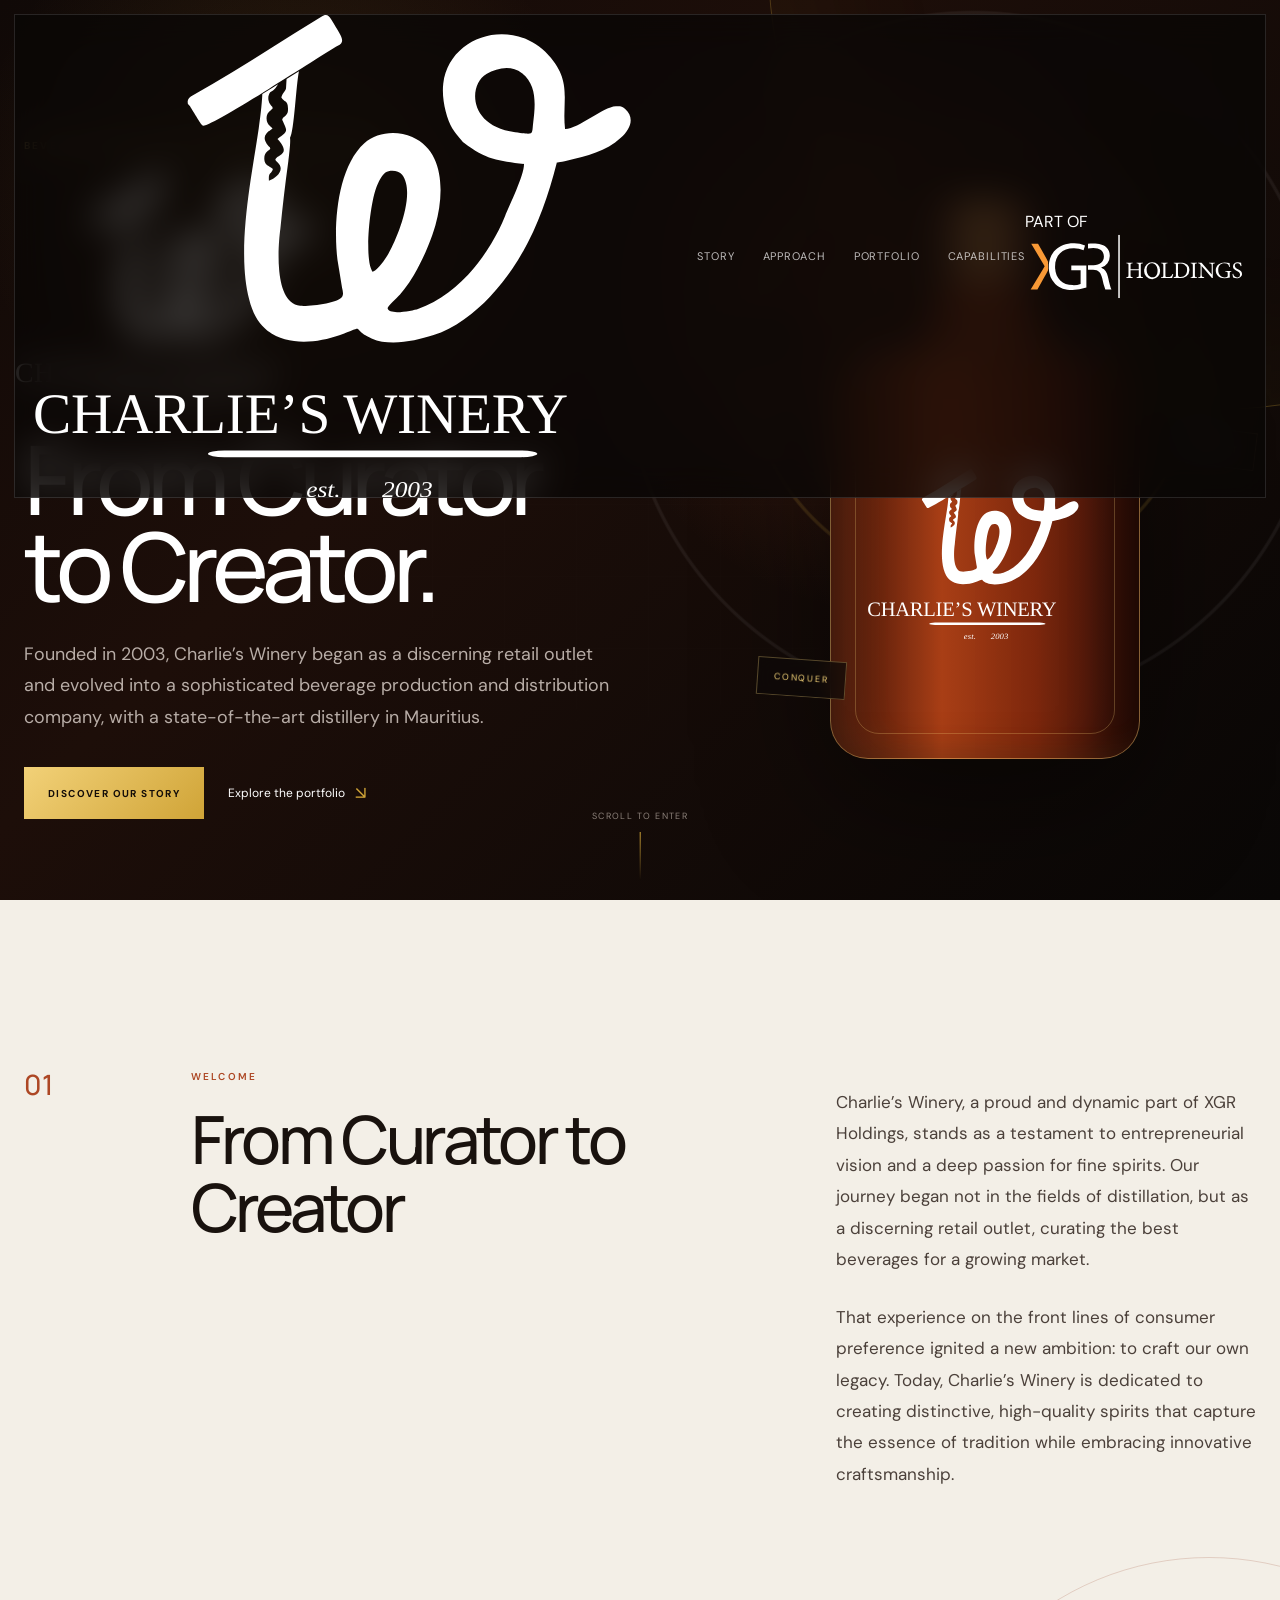
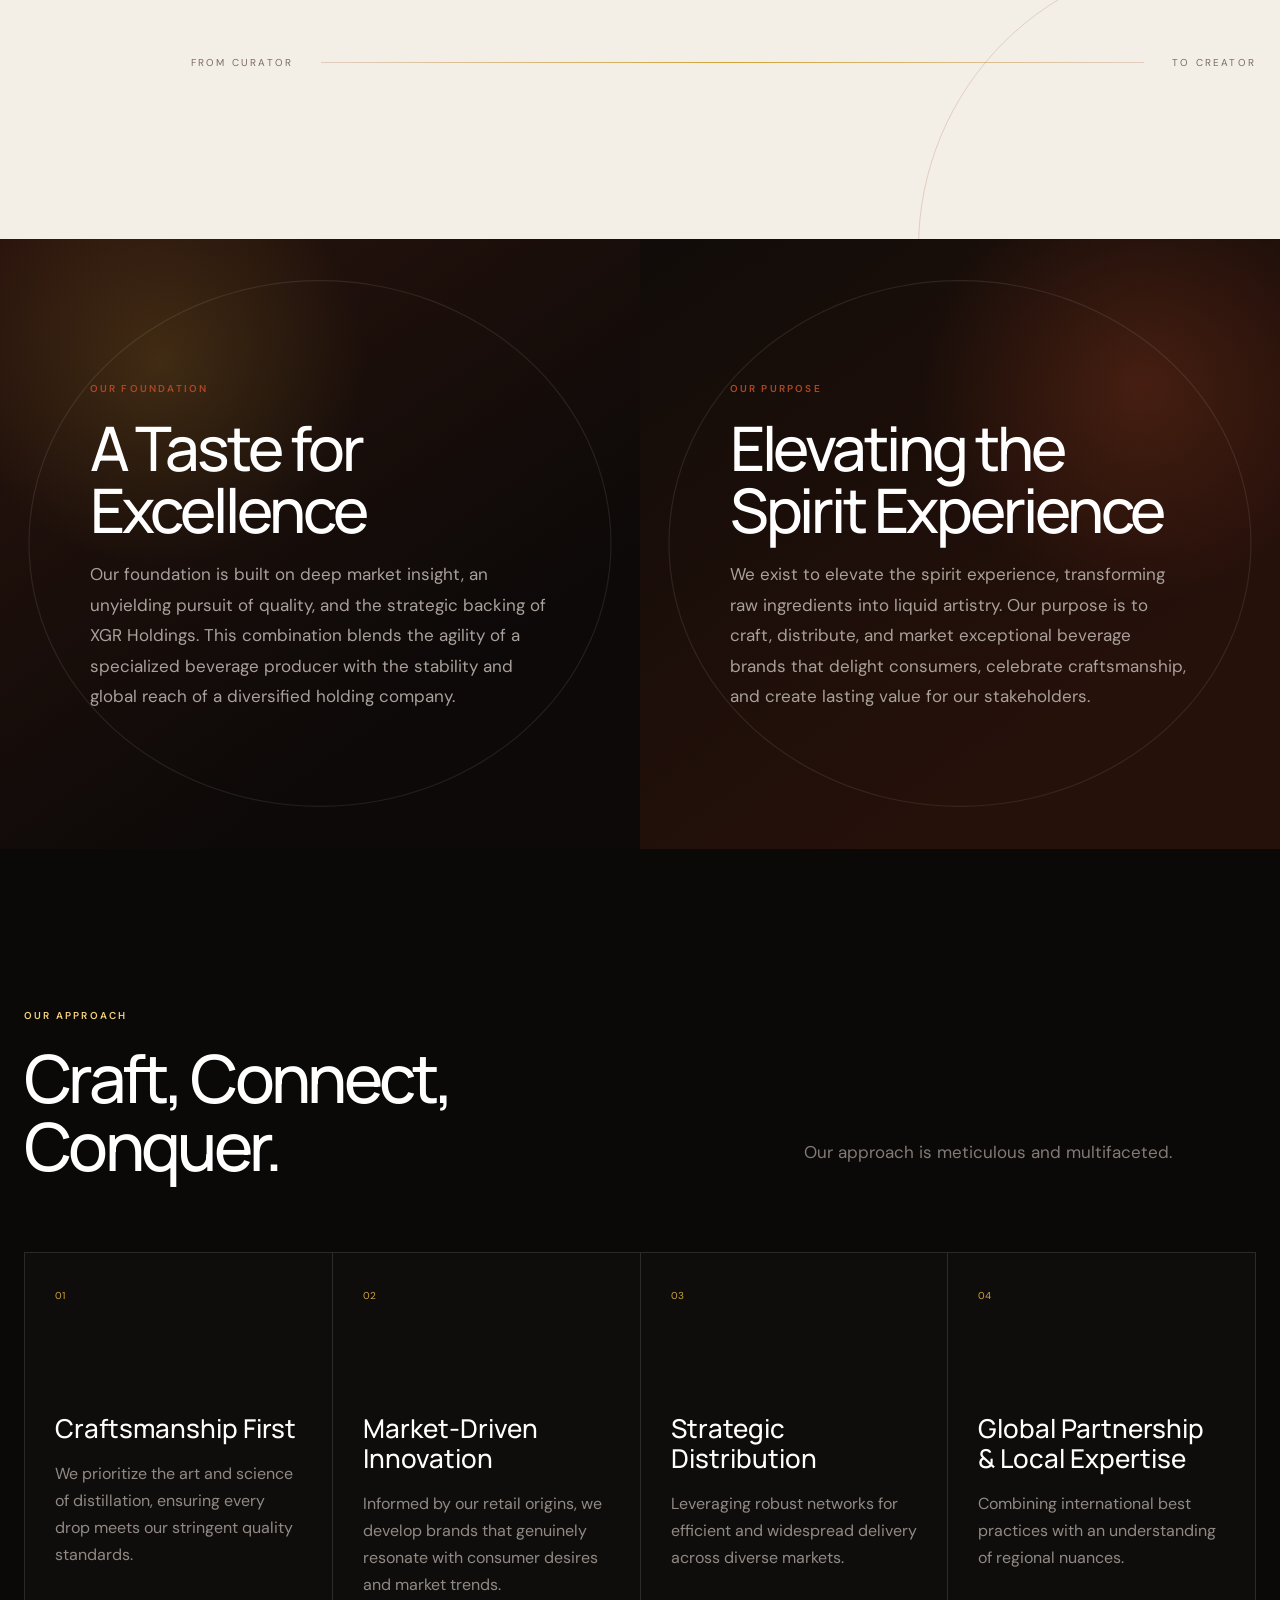
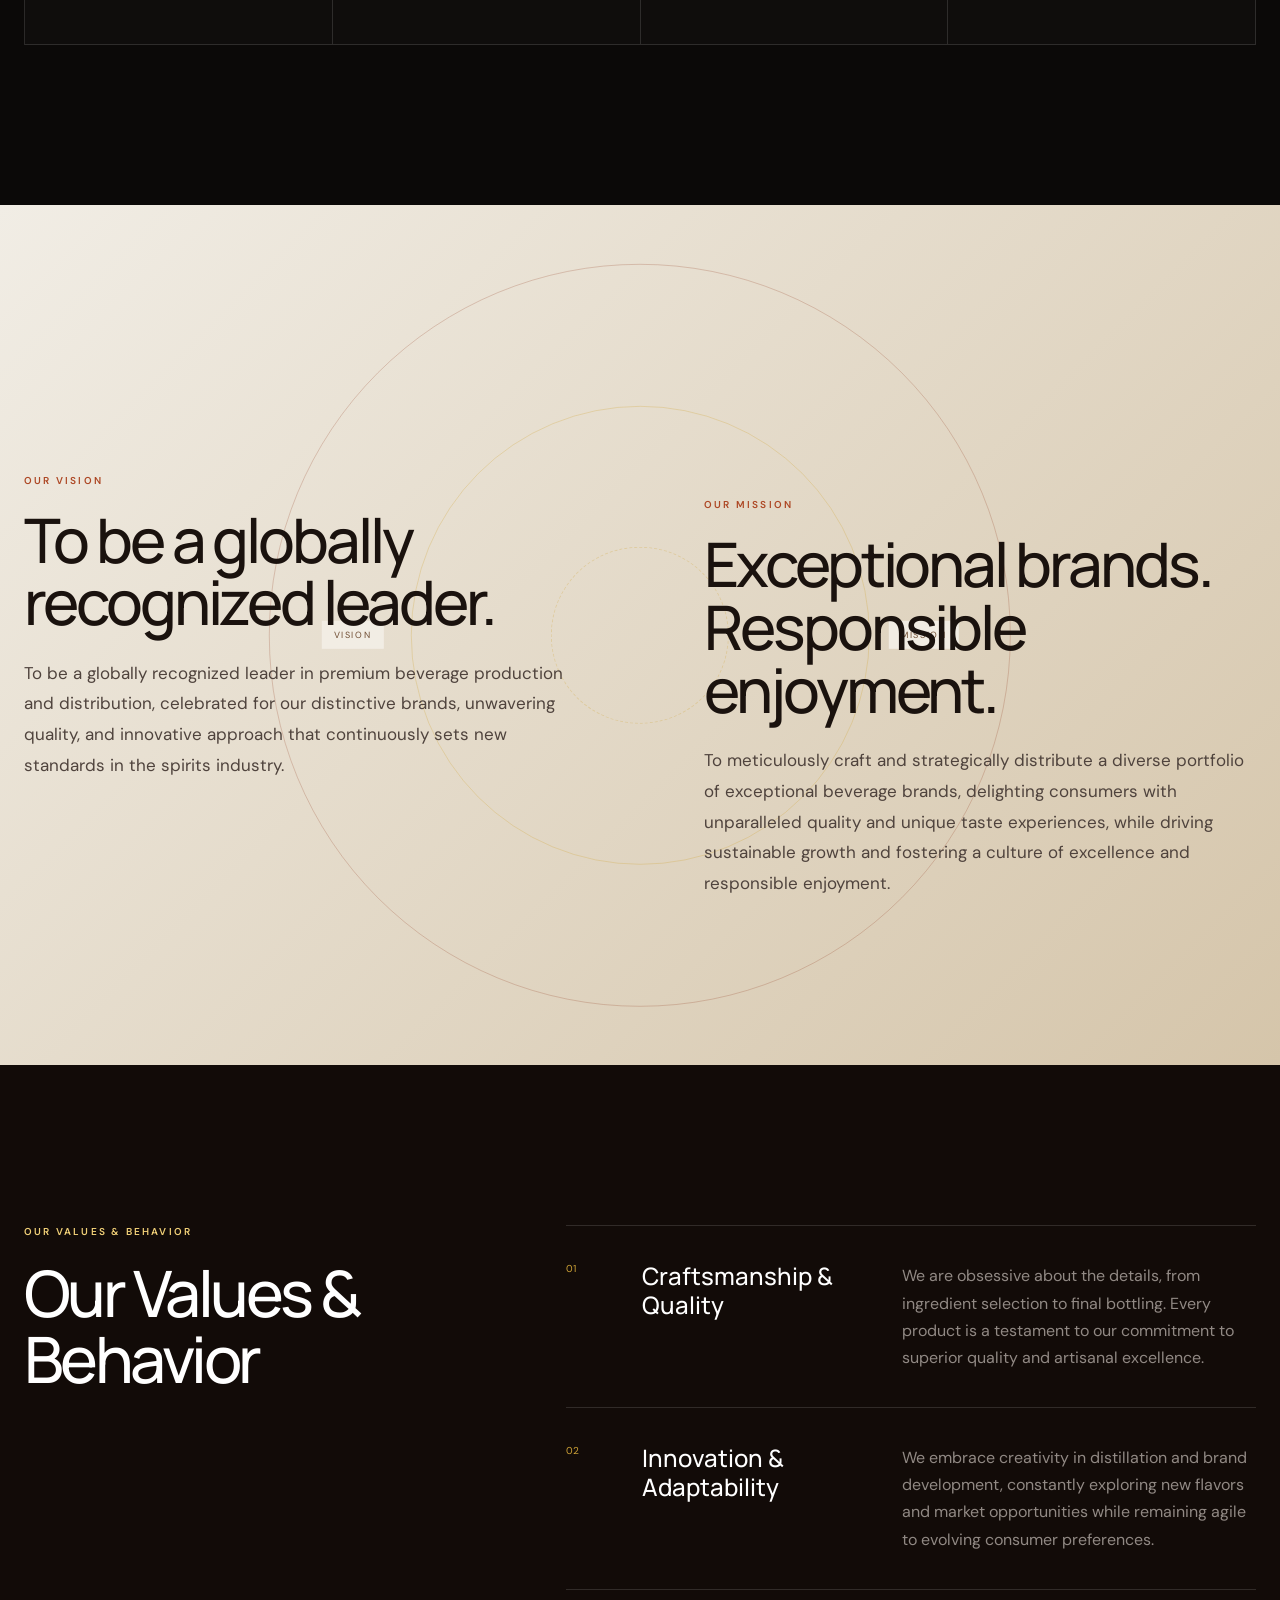
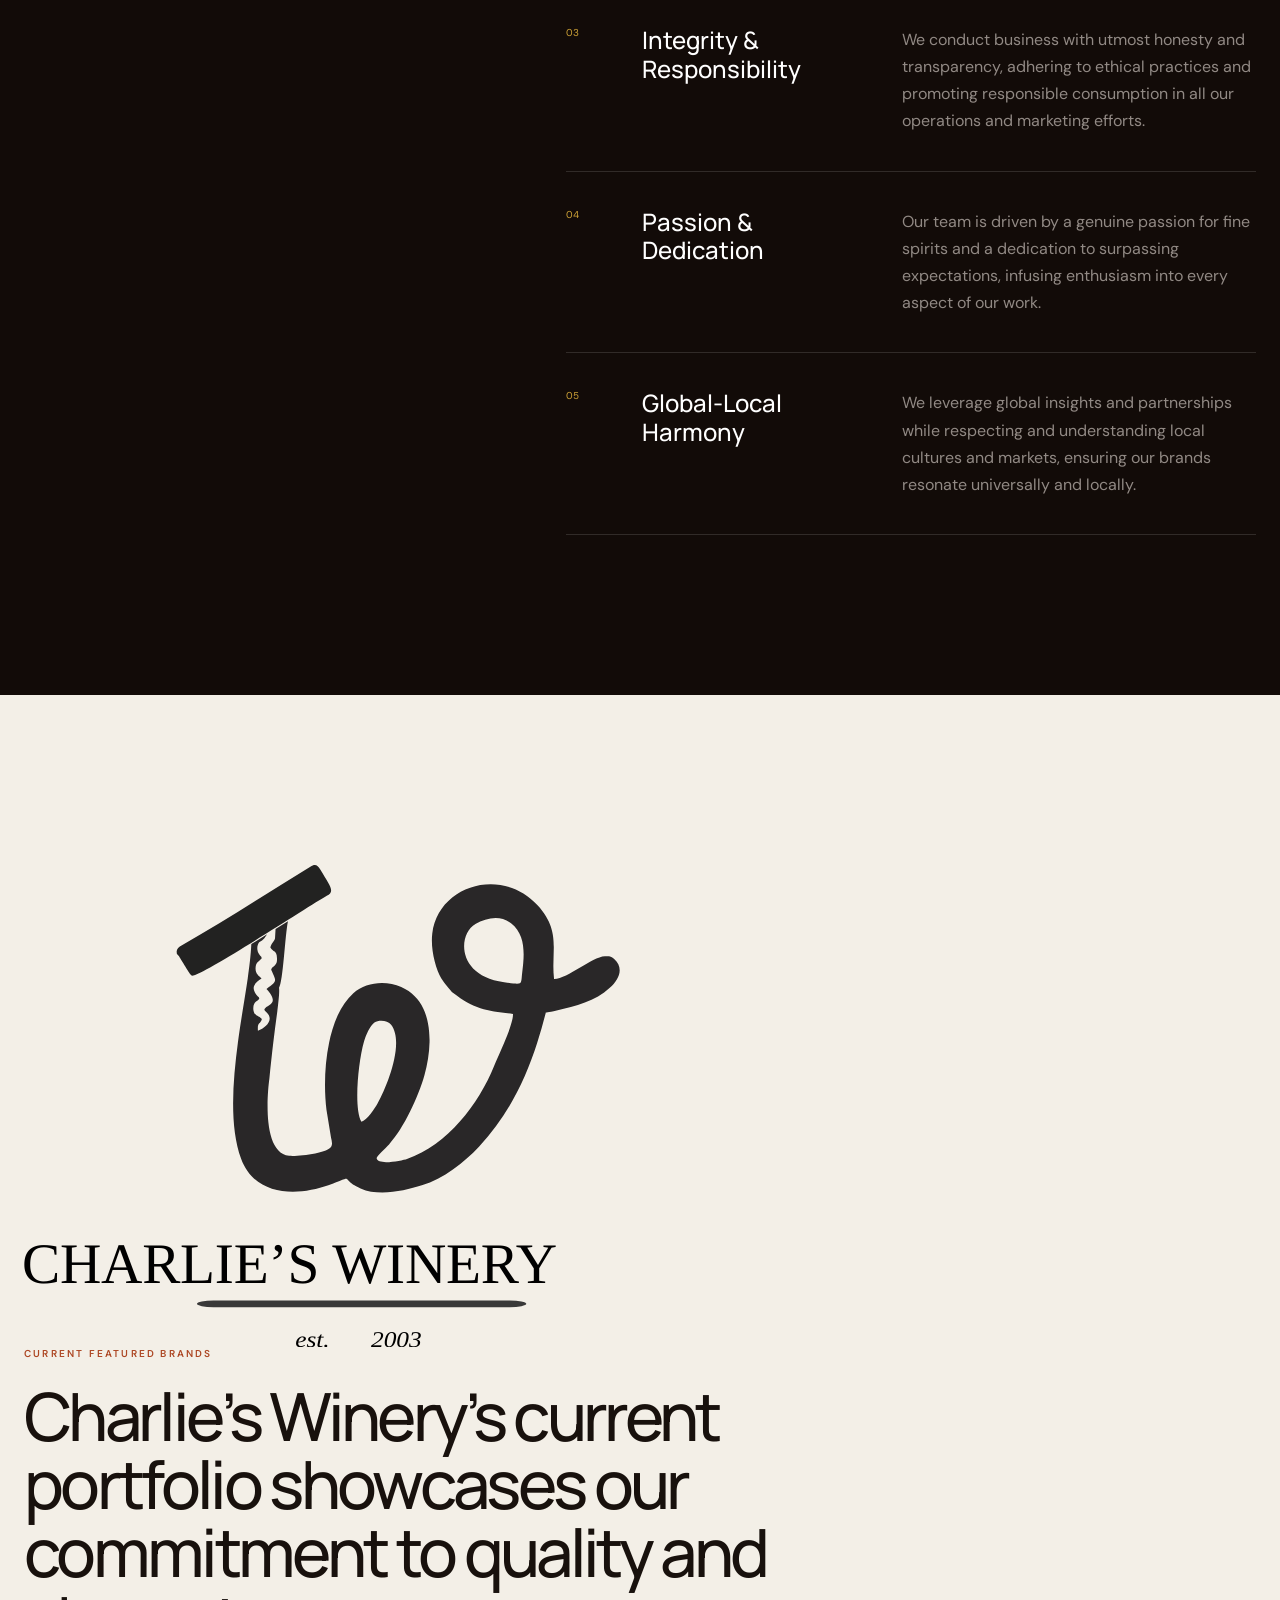
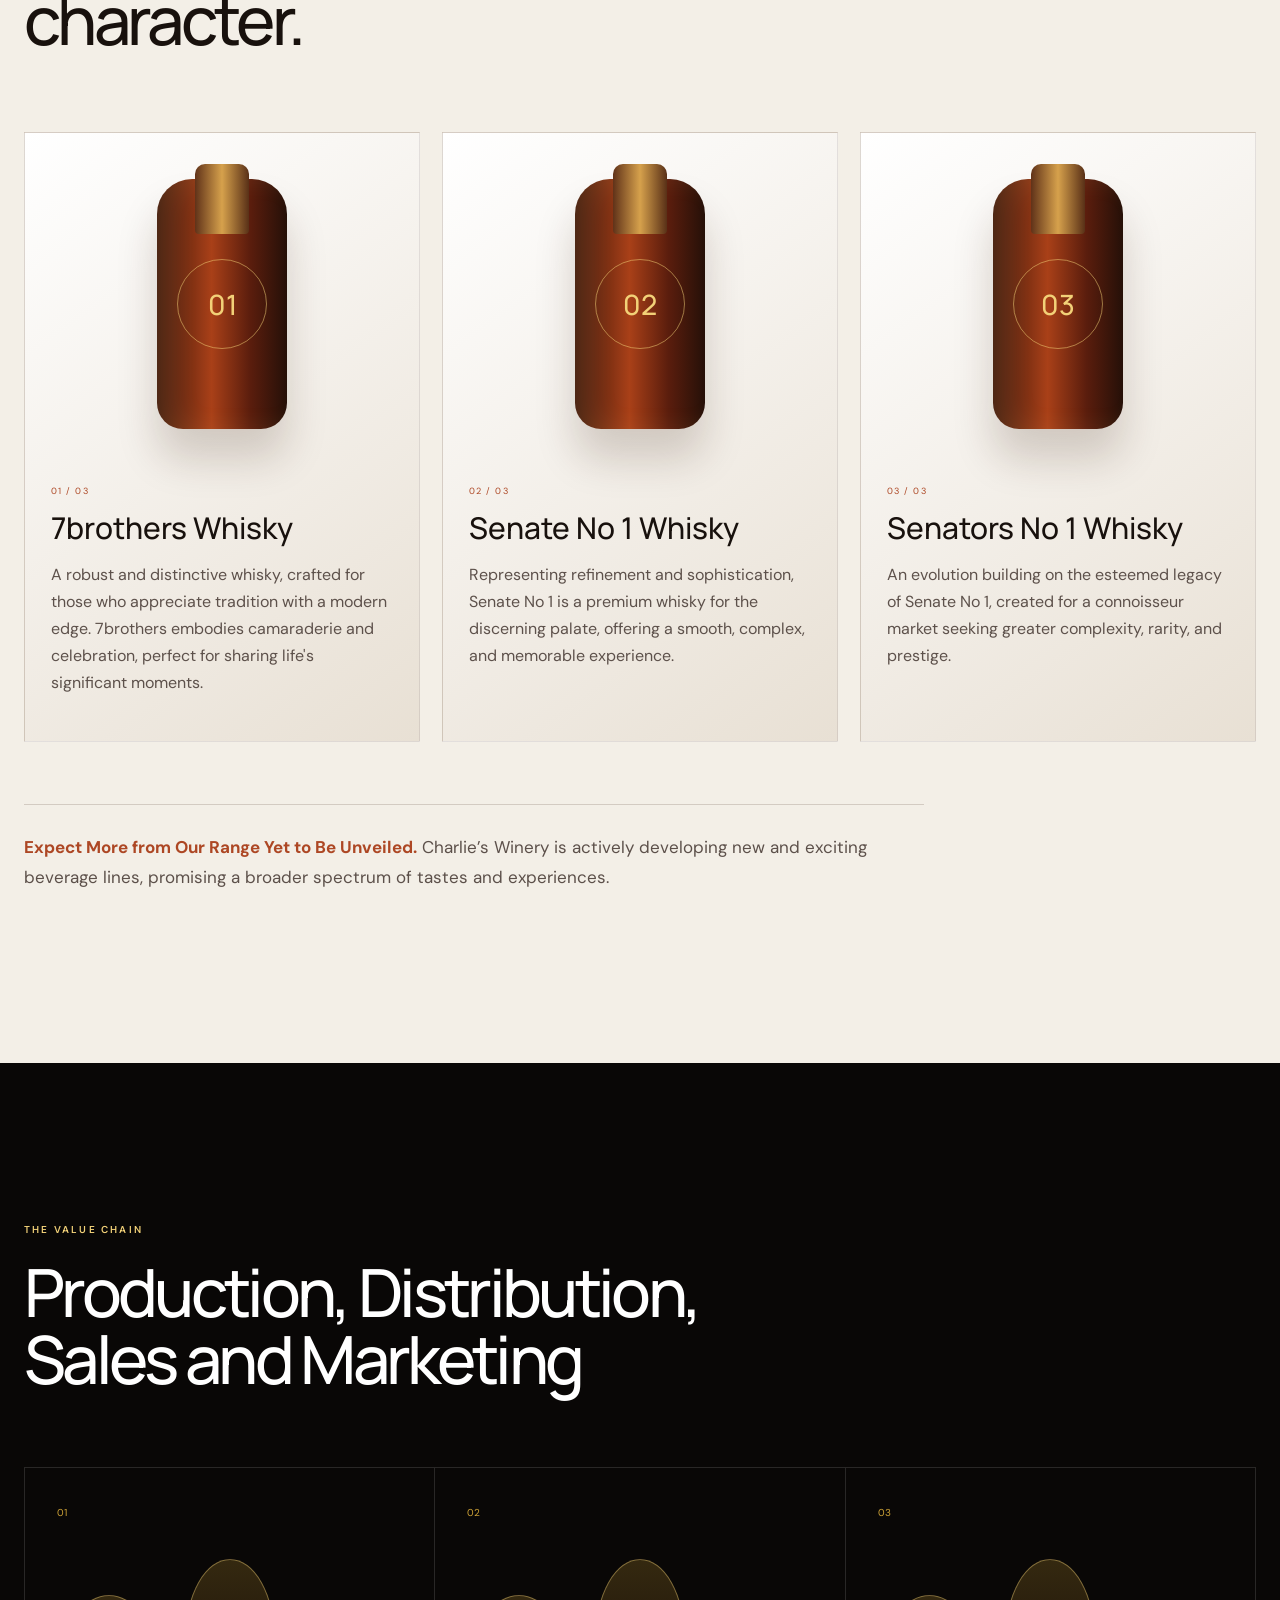
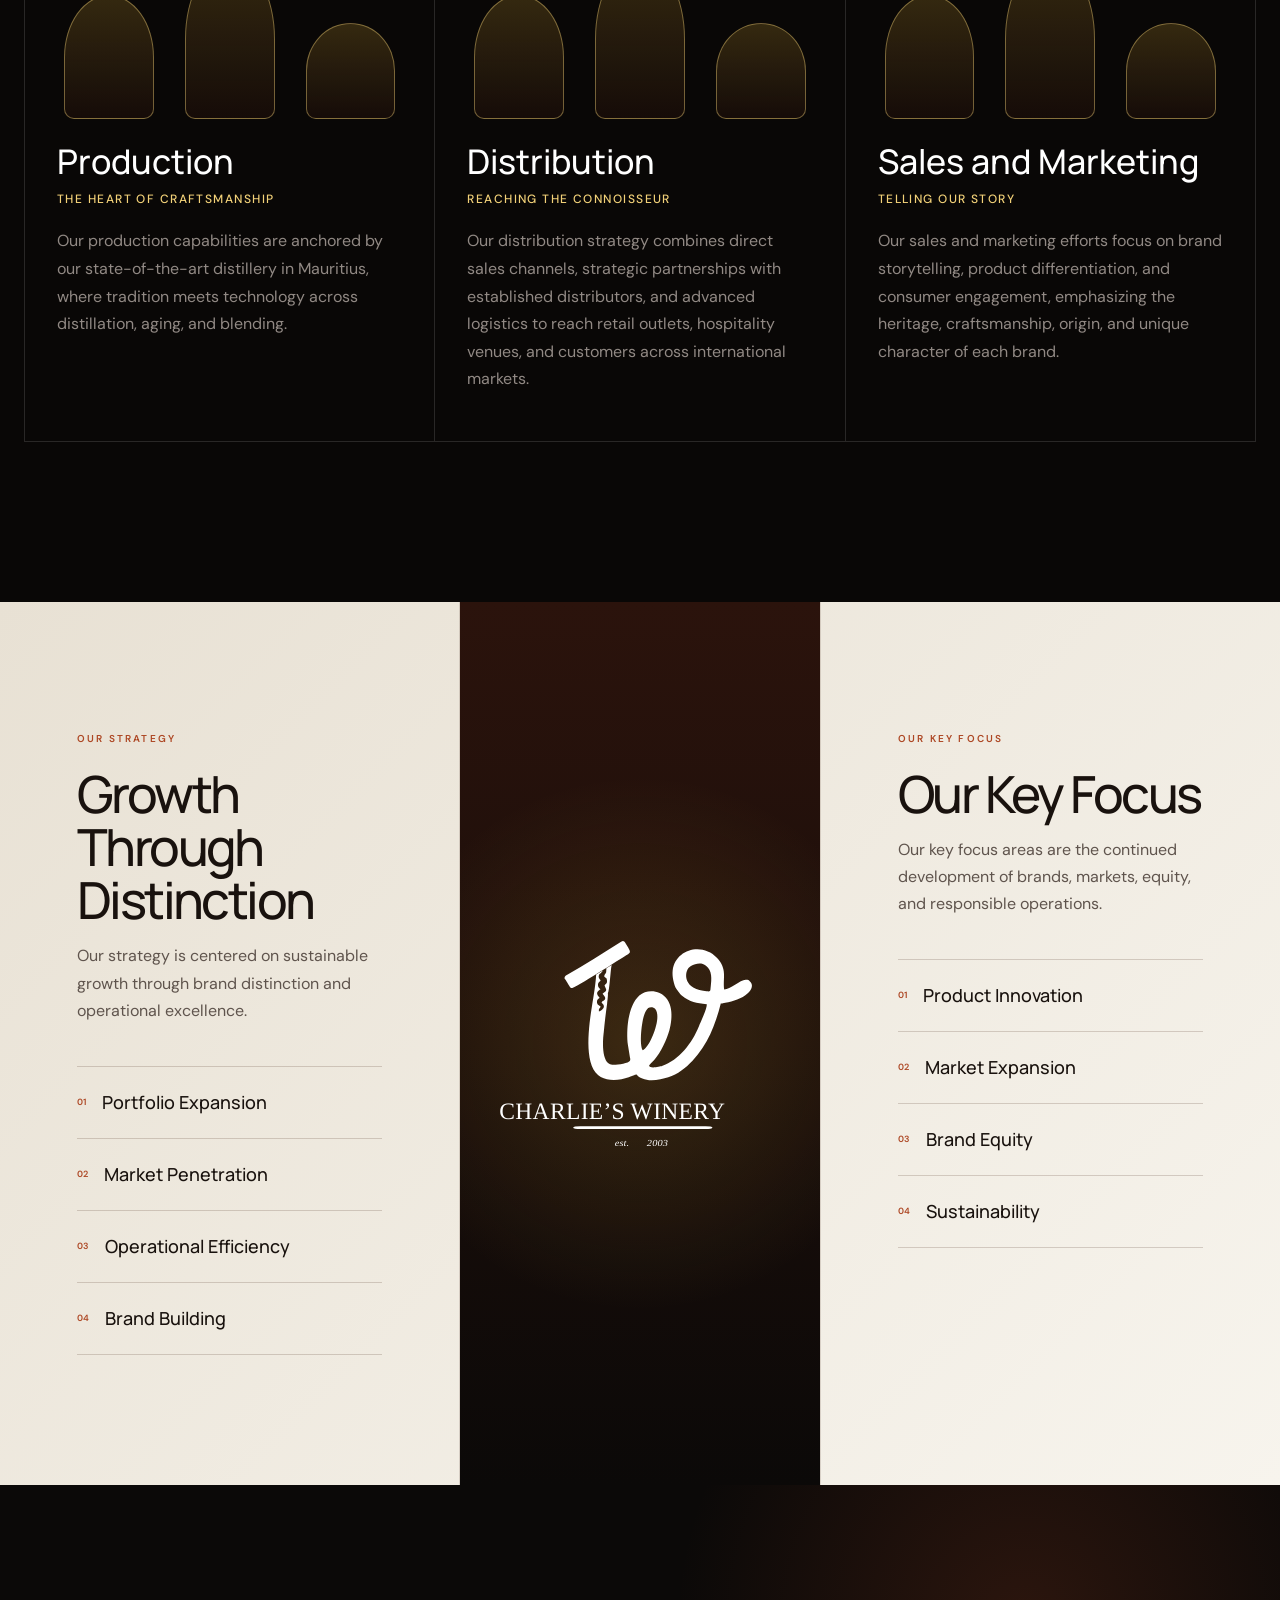
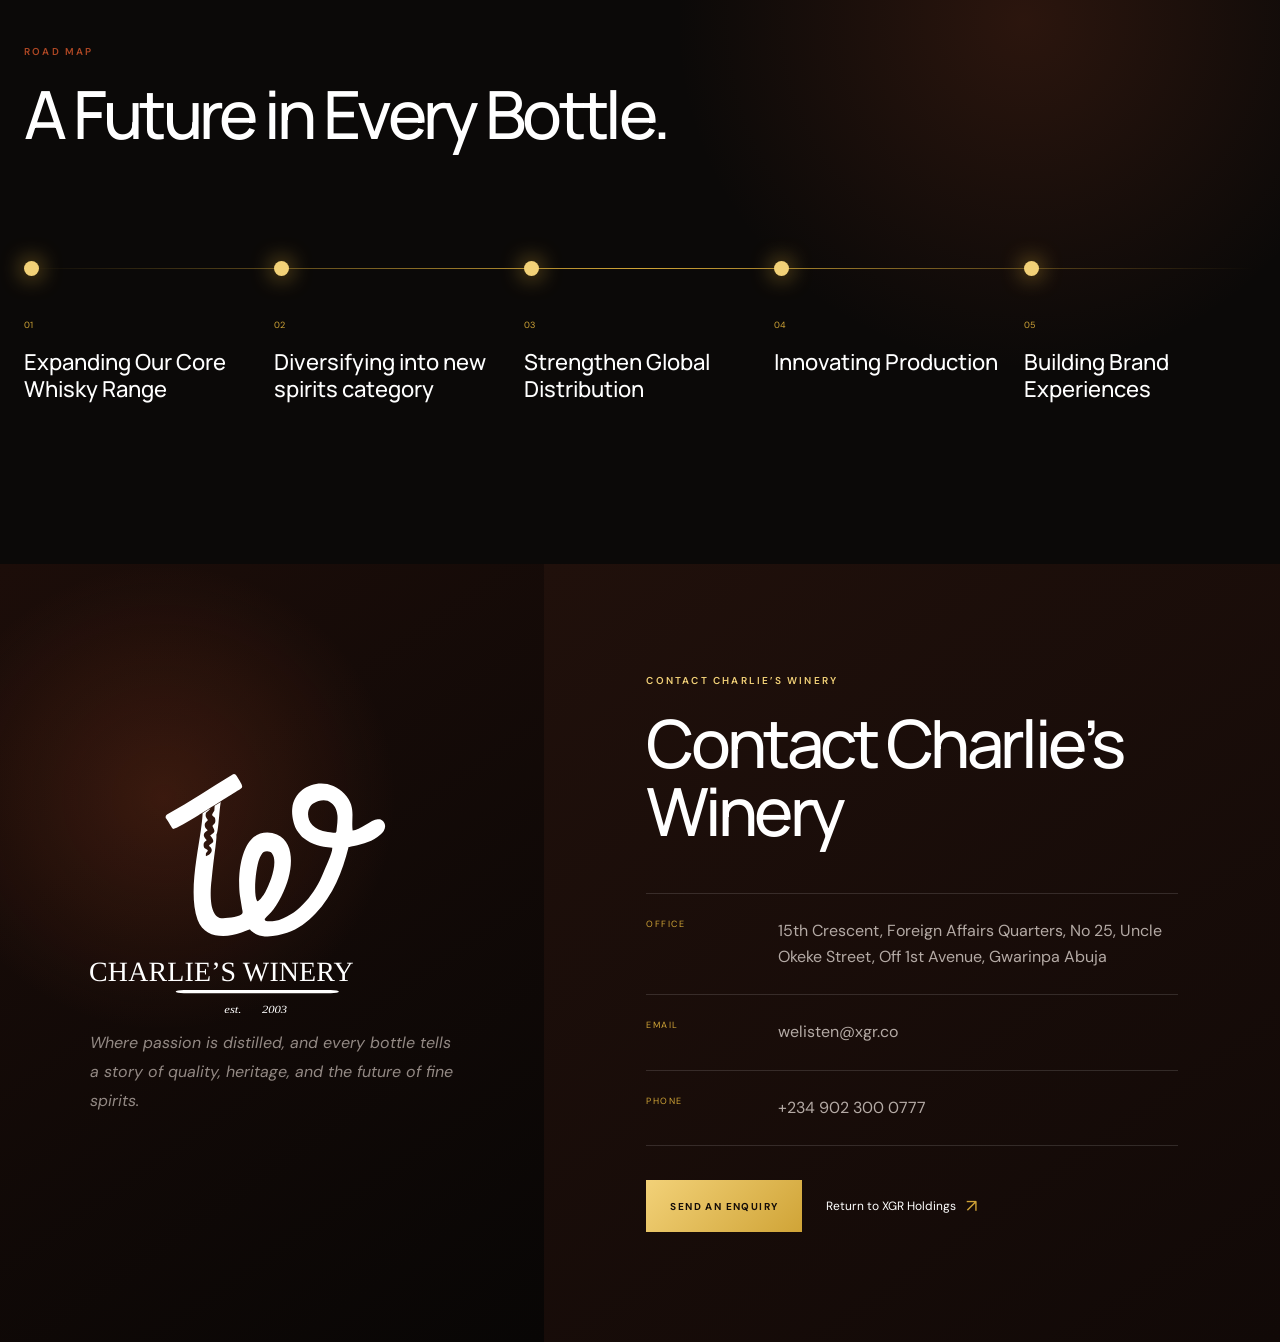
==== commit 9c59710b: "Add official XGR and Charlie’s Winery logos" ====
--- a/companies/charlies-winery/index.html
+++ b/companies/charlies-winery/index.html
@@ -1,13 +1,13 @@
-<!doctype html><html lang="en"><head><meta charset="utf-8"><meta name="viewport" content="width=device-width,initial-scale=1"><title>Charlie’s Winery | XGR Holdings</title><meta name="description" content="Founded in 2003, Charlie’s Winery is a beverage production and distribution company within XGR Holdings, with a distillery in Mauritius."><link rel="preconnect" href="https://fonts.googleapis.com"><link rel="preconnect" href="https://fonts.gstatic.com" crossorigin><link href="https://fonts.googleapis.com/css2?family=DM+Sans:wght@400;500;600&family=Manrope:wght@400;500;600&display=swap" rel="stylesheet"><link rel="stylesheet" href="styles.css"></head><body><main class="page"><a class="skipLink" href="#charlies-main">Skip to main content</a><header class="header"><a class="xgrBrand" href="../../" aria-label="Return to XGR Holdings"><i></i><span>XGR HOLDINGS</span></a><nav class="nav" aria-label="Charlie’s Winery page navigation"><a href="#story">Story</a><a href="#approach">Approach</a><a href="#portfolio">Portfolio</a><a href="#capabilities">Capabilities</a></nav><a class="backLink" href="../../#companies">Back to the group</a></header><div id="charlies-main">
-<section class="hero"><div class="heroGlow" aria-hidden="true"></div><div class="heroLines" aria-hidden="true"></div><div class="heroInner"><div class="heroCopy"><p class="kicker">BEVERAGE PRODUCTION & DISTRIBUTION · EST. 2003</p><img class="heroLogo" src="logo.svg" alt="Charlie’s Winery, established 2003"><h1>From Curator<br>to Creator.</h1><p>Founded in 2003, Charlie’s Winery began as a discerning retail outlet and evolved into a sophisticated beverage production and distribution company, with a state-of-the-art distillery in Mauritius.</p><div class="heroActions"><a class="primaryButton" href="#story">Discover our story</a><a class="secondaryLink" href="#portfolio">Explore the portfolio <span>↘</span></a></div></div><div class="heroVisual" aria-hidden="true"><div class="bottle"><div class="bottleCap"></div><div class="bottleShoulder"></div><div class="bottleBody"><img src="logo.svg" alt=""></div></div><span class="heroTag heroTagOne">CRAFT</span><span class="heroTag heroTagTwo">CONNECT</span><span class="heroTag heroTagThree">CONQUER</span></div></div><a class="scrollCue" href="#story">Scroll to enter <i></i></a></section>
+<!doctype html><html lang="en"><head><meta charset="utf-8"><meta name="viewport" content="width=device-width,initial-scale=1"><title>Charlie’s Winery | XGR Holdings</title><meta name="description" content="Founded in 2003, Charlie’s Winery is a beverage production and distribution company within XGR Holdings, with a distillery in Mauritius."><link rel="preconnect" href="https://fonts.googleapis.com"><link rel="preconnect" href="https://fonts.gstatic.com" crossorigin><link href="https://fonts.googleapis.com/css2?family=DM+Sans:wght@400;500;600&family=Manrope:wght@400;500;600&display=swap" rel="stylesheet"><link rel="stylesheet" href="styles.css"></head><body><main class="page"><a class="skipLink" href="#charlies-main">Skip to main content</a><header class="header"><a class="charlieBrand" href="#charlies-main" aria-label="Charlie’s Winery home"><img src="logo-light.svg" alt="Charlie’s Winery"></a><nav class="nav" aria-label="Charlie’s Winery page navigation"><a href="#story">Story</a><a href="#approach">Approach</a><a href="#portfolio">Portfolio</a><a href="#capabilities">Capabilities</a></nav><a class="groupBrand" href="../../#companies" aria-label="Return to XGR Holdings"><span>PART OF</span><img src="../../assets/xgr-holdings-light.svg" alt="XGR Holdings"></a></header><div id="charlies-main">
+<section class="hero"><div class="heroGlow" aria-hidden="true"></div><div class="heroLines" aria-hidden="true"></div><div class="heroInner"><div class="heroCopy"><p class="kicker">BEVERAGE PRODUCTION & DISTRIBUTION · EST. 2003</p><img class="heroLogo" src="logo-light.svg" alt="Charlie’s Winery, established 2003"><h1>From Curator<br>to Creator.</h1><p>Founded in 2003, Charlie’s Winery began as a discerning retail outlet and evolved into a sophisticated beverage production and distribution company, with a state-of-the-art distillery in Mauritius.</p><div class="heroActions"><a class="primaryButton" href="#story">Discover our story</a><a class="secondaryLink" href="#portfolio">Explore the portfolio <span>↘</span></a></div></div><div class="heroVisual" aria-hidden="true"><div class="bottle"><div class="bottleCap"></div><div class="bottleShoulder"></div><div class="bottleBody"><img src="logo-light.svg" alt=""></div></div><span class="heroTag heroTagOne">CRAFT</span><span class="heroTag heroTagTwo">CONNECT</span><span class="heroTag heroTagThree">CONQUER</span></div></div><a class="scrollCue" href="#story">Scroll to enter <i></i></a></section>
 <section class="story" id="story"><div class="sectionNumber">01</div><div class="storyHeading"><p class="eyebrow">WELCOME</p><h2>From Curator to Creator</h2></div><div class="storyBody"><p>Charlie’s Winery, a proud and dynamic part of XGR Holdings, stands as a testament to entrepreneurial vision and a deep passion for fine spirits. Our journey began not in the fields of distillation, but as a discerning retail outlet, curating the best beverages for a growing market.</p><p>That experience on the front lines of consumer preference ignited a new ambition: to craft our own legacy. Today, Charlie’s Winery is dedicated to creating distinctive, high-quality spirits that capture the essence of tradition while embracing innovative craftsmanship.</p></div><div class="storyStatement"><span>FROM CURATOR</span><i aria-hidden="true"></i><span>TO CREATOR</span></div></section>
 <section class="foundation"><article><p class="eyebrow">OUR FOUNDATION</p><h2>A Taste for Excellence</h2><p>Our foundation is built on deep market insight, an unyielding pursuit of quality, and the strategic backing of XGR Holdings. This combination blends the agility of a specialized beverage producer with the stability and global reach of a diversified holding company.</p></article><article><p class="eyebrow">OUR PURPOSE</p><h2>Elevating the Spirit Experience</h2><p>We exist to elevate the spirit experience, transforming raw ingredients into liquid artistry. Our purpose is to craft, distribute, and market exceptional beverage brands that delight consumers, celebrate craftsmanship, and create lasting value for our stakeholders.</p></article></section>
 <section class="approach" id="approach"><div class="approachHeader"><div><p class="eyebrow">OUR APPROACH</p><h2>Craft, Connect, Conquer.</h2></div><p>Our approach is meticulous and multifaceted.</p></div><div class="approachGrid"><article><span>01</span><h3>Craftsmanship First</h3><p>We prioritize the art and science of distillation, ensuring every drop meets our stringent quality standards.</p></article><article><span>02</span><h3>Market-Driven Innovation</h3><p>Informed by our retail origins, we develop brands that genuinely resonate with consumer desires and market trends.</p></article><article><span>03</span><h3>Strategic Distribution</h3><p>Leveraging robust networks for efficient and widespread delivery across diverse markets.</p></article><article><span>04</span><h3>Global Partnership &amp; Local Expertise</h3><p>Combining international best practices with an understanding of regional nuances.</p></article></div></section>
 <section class="direction"><div class="directionOrbit" aria-hidden="true"><span>VISION</span><span>MISSION</span></div><article><p class="eyebrow">OUR VISION</p><h2>To be a globally recognized leader.</h2><p>To be a globally recognized leader in premium beverage production and distribution, celebrated for our distinctive brands, unwavering quality, and innovative approach that continuously sets new standards in the spirits industry.</p></article><article><p class="eyebrow">OUR MISSION</p><h2>Exceptional brands. Responsible enjoyment.</h2><p>To meticulously craft and strategically distribute a diverse portfolio of exceptional beverage brands, delighting consumers with unparalleled quality and unique taste experiences, while driving sustainable growth and fostering a culture of excellence and responsible enjoyment.</p></article></section>
 <section class="values"><div class="valuesHeading"><p class="eyebrow">OUR VALUES & BEHAVIOR</p><h2>Our Values & Behavior</h2></div><div class="valuesList"><article><span>01</span><h3>Craftsmanship &amp; Quality</h3><p>We are obsessive about the details, from ingredient selection to final bottling. Every product is a testament to our commitment to superior quality and artisanal excellence.</p></article><article><span>02</span><h3>Innovation &amp; Adaptability</h3><p>We embrace creativity in distillation and brand development, constantly exploring new flavors and market opportunities while remaining agile to evolving consumer preferences.</p></article><article><span>03</span><h3>Integrity &amp; Responsibility</h3><p>We conduct business with utmost honesty and transparency, adhering to ethical practices and promoting responsible consumption in all our operations and marketing efforts.</p></article><article><span>04</span><h3>Passion &amp; Dedication</h3><p>Our team is driven by a genuine passion for fine spirits and a dedication to surpassing expectations, infusing enthusiasm into every aspect of our work.</p></article><article><span>05</span><h3>Global-Local Harmony</h3><p>We leverage global insights and partnerships while respecting and understanding local cultures and markets, ensuring our brands resonate universally and locally.</p></article></div></section>
-<section class="portfolio" id="portfolio"><div class="portfolioHeader"><p class="eyebrow">CURRENT FEATURED BRANDS</p><h2>Charlie’s Winery’s current portfolio showcases our commitment to quality and character.</h2></div><div class="brandGrid"><article><div class="brandBottle" aria-hidden="true"><span>01</span></div><p>01 / 03</p><h3>7brothers Whisky</h3><p>A robust and distinctive whisky, crafted for those who appreciate tradition with a modern edge. 7brothers embodies camaraderie and celebration, perfect for sharing life&#x27;s significant moments.</p></article><article><div class="brandBottle" aria-hidden="true"><span>02</span></div><p>02 / 03</p><h3>Senate No 1 Whisky</h3><p>Representing refinement and sophistication, Senate No 1 is a premium whisky for the discerning palate, offering a smooth, complex, and memorable experience.</p></article><article><div class="brandBottle" aria-hidden="true"><span>03</span></div><p>03 / 03</p><h3>Senators No 1 Whisky</h3><p>An evolution building on the esteemed legacy of Senate No 1, created for a connoisseur market seeking greater complexity, rarity, and prestige.</p></article></div><p class="portfolioNote"><strong>Expect More from Our Range Yet to Be Unveiled.</strong> Charlie’s Winery is actively developing new and exciting beverage lines, promising a broader spectrum of tastes and experiences.</p></section>
+<section class="portfolio" id="portfolio"><div class="portfolioHeader"><img class="portfolioLogo" src="logo-dark.svg" alt="Charlie’s Winery"><p class="eyebrow">CURRENT FEATURED BRANDS</p><h2>Charlie’s Winery’s current portfolio showcases our commitment to quality and character.</h2></div><div class="brandGrid"><article><div class="brandBottle" aria-hidden="true"><span>01</span></div><p>01 / 03</p><h3>7brothers Whisky</h3><p>A robust and distinctive whisky, crafted for those who appreciate tradition with a modern edge. 7brothers embodies camaraderie and celebration, perfect for sharing life&#x27;s significant moments.</p></article><article><div class="brandBottle" aria-hidden="true"><span>02</span></div><p>02 / 03</p><h3>Senate No 1 Whisky</h3><p>Representing refinement and sophistication, Senate No 1 is a premium whisky for the discerning palate, offering a smooth, complex, and memorable experience.</p></article><article><div class="brandBottle" aria-hidden="true"><span>03</span></div><p>03 / 03</p><h3>Senators No 1 Whisky</h3><p>An evolution building on the esteemed legacy of Senate No 1, created for a connoisseur market seeking greater complexity, rarity, and prestige.</p></article></div><p class="portfolioNote"><strong>Expect More from Our Range Yet to Be Unveiled.</strong> Charlie’s Winery is actively developing new and exciting beverage lines, promising a broader spectrum of tastes and experiences.</p></section>
 <section class="capabilities" id="capabilities"><div class="capabilitiesHeading"><p class="eyebrow">THE VALUE CHAIN</p><h2>Production, Distribution, Sales and Marketing</h2></div><div class="capabilityGrid"><article><span>01</span><div class="capabilityGlyph" aria-hidden="true"><i></i><i></i><i></i></div><h3>Production</h3><h4>The Heart of Craftsmanship</h4><p>Our production capabilities are anchored by our state-of-the-art distillery in Mauritius, where tradition meets technology across distillation, aging, and blending.</p></article><article><span>02</span><div class="capabilityGlyph" aria-hidden="true"><i></i><i></i><i></i></div><h3>Distribution</h3><h4>Reaching the Connoisseur</h4><p>Our distribution strategy combines direct sales channels, strategic partnerships with established distributors, and advanced logistics to reach retail outlets, hospitality venues, and customers across international markets.</p></article><article><span>03</span><div class="capabilityGlyph" aria-hidden="true"><i></i><i></i><i></i></div><h3>Sales and Marketing</h3><h4>Telling Our Story</h4><p>Our sales and marketing efforts focus on brand storytelling, product differentiation, and consumer engagement, emphasizing the heritage, craftsmanship, origin, and unique character of each brand.</p></article></div></section>
-<section class="strategy"><div class="strategyColumn"><p class="eyebrow">OUR STRATEGY</p><h2>Growth Through Distinction</h2><p>Our strategy is centered on sustainable growth through brand distinction and operational excellence.</p><ol><li>Portfolio Expansion</li><li>Market Penetration</li><li>Operational Efficiency</li><li>Brand Building</li></ol></div><div class="strategyCore" aria-hidden="true"><img src="logo.svg" alt=""></div><div class="strategyColumn"><p class="eyebrow">OUR KEY FOCUS</p><h2>Our Key Focus</h2><p>Our key focus areas are the continued development of brands, markets, equity, and responsible operations.</p><ol><li>Product Innovation</li><li>Market Expansion</li><li>Brand Equity</li><li>Sustainability</li></ol></div></section>
+<section class="strategy"><div class="strategyColumn"><p class="eyebrow">OUR STRATEGY</p><h2>Growth Through Distinction</h2><p>Our strategy is centered on sustainable growth through brand distinction and operational excellence.</p><ol><li>Portfolio Expansion</li><li>Market Penetration</li><li>Operational Efficiency</li><li>Brand Building</li></ol></div><div class="strategyCore" aria-hidden="true"><img src="logo-light.svg" alt=""></div><div class="strategyColumn"><p class="eyebrow">OUR KEY FOCUS</p><h2>Our Key Focus</h2><p>Our key focus areas are the continued development of brands, markets, equity, and responsible operations.</p><ol><li>Product Innovation</li><li>Market Expansion</li><li>Brand Equity</li><li>Sustainability</li></ol></div></section>
 <section class="roadmap"><div class="roadmapHeading"><p class="eyebrow">ROAD MAP</p><h2>A Future in Every Bottle.</h2></div><div class="roadLine"><article><span>01</span><h3>Expanding Our Core Whisky Range</h3></article><article><span>02</span><h3>Diversifying into new spirits category</h3></article><article><span>03</span><h3>Strengthen Global Distribution</h3></article><article><span>04</span><h3>Innovating Production</h3></article><article><span>05</span><h3>Building Brand Experiences</h3></article></div></section>
-<section class="contact"><div class="contactLogo"><img src="logo.svg" alt="Charlie’s Winery"><p>Where passion is distilled, and every bottle tells a story of quality, heritage, and the future of fine spirits.</p></div><div class="contactDetails"><p class="eyebrow">CONTACT CHARLIE’S WINERY</p><h2>Contact Charlie’s Winery</h2><dl><div><dt>Office</dt><dd>15th Crescent, Foreign Affairs Quarters, No 25, Uncle Okeke Street, Off 1st Avenue, Gwarinpa Abuja</dd></div><div><dt>Email</dt><dd><a href="mailto:welisten@xgr.co">welisten@xgr.co</a></dd></div><div><dt>Phone</dt><dd><a href="tel:+2349023000777">+234 902 300 0777</a></dd></div></dl><div class="contactActions"><a class="primaryButton" href="mailto:welisten@xgr.co?subject=Charlie%27s%20Winery%20Enquiry">Send an enquiry</a><a class="secondaryLink" href="../../">Return to XGR Holdings <span>↗</span></a></div></div></section>
+<section class="contact"><div class="contactLogo"><img src="logo-light.svg" alt="Charlie’s Winery"><p>Where passion is distilled, and every bottle tells a story of quality, heritage, and the future of fine spirits.</p></div><div class="contactDetails"><p class="eyebrow">CONTACT CHARLIE’S WINERY</p><h2>Contact Charlie’s Winery</h2><dl><div><dt>Office</dt><dd>15th Crescent, Foreign Affairs Quarters, No 25, Uncle Okeke Street, Off 1st Avenue, Gwarinpa Abuja</dd></div><div><dt>Email</dt><dd><a href="mailto:welisten@xgr.co">welisten@xgr.co</a></dd></div><div><dt>Phone</dt><dd><a href="tel:+2349023000777">+234 902 300 0777</a></dd></div></dl><div class="contactActions"><a class="primaryButton" href="mailto:welisten@xgr.co?subject=Charlie%27s%20Winery%20Enquiry">Send an enquiry</a><a class="secondaryLink" href="../../">Return to XGR Holdings <span>↗</span></a></div></div></section>
 </div></main></body></html>
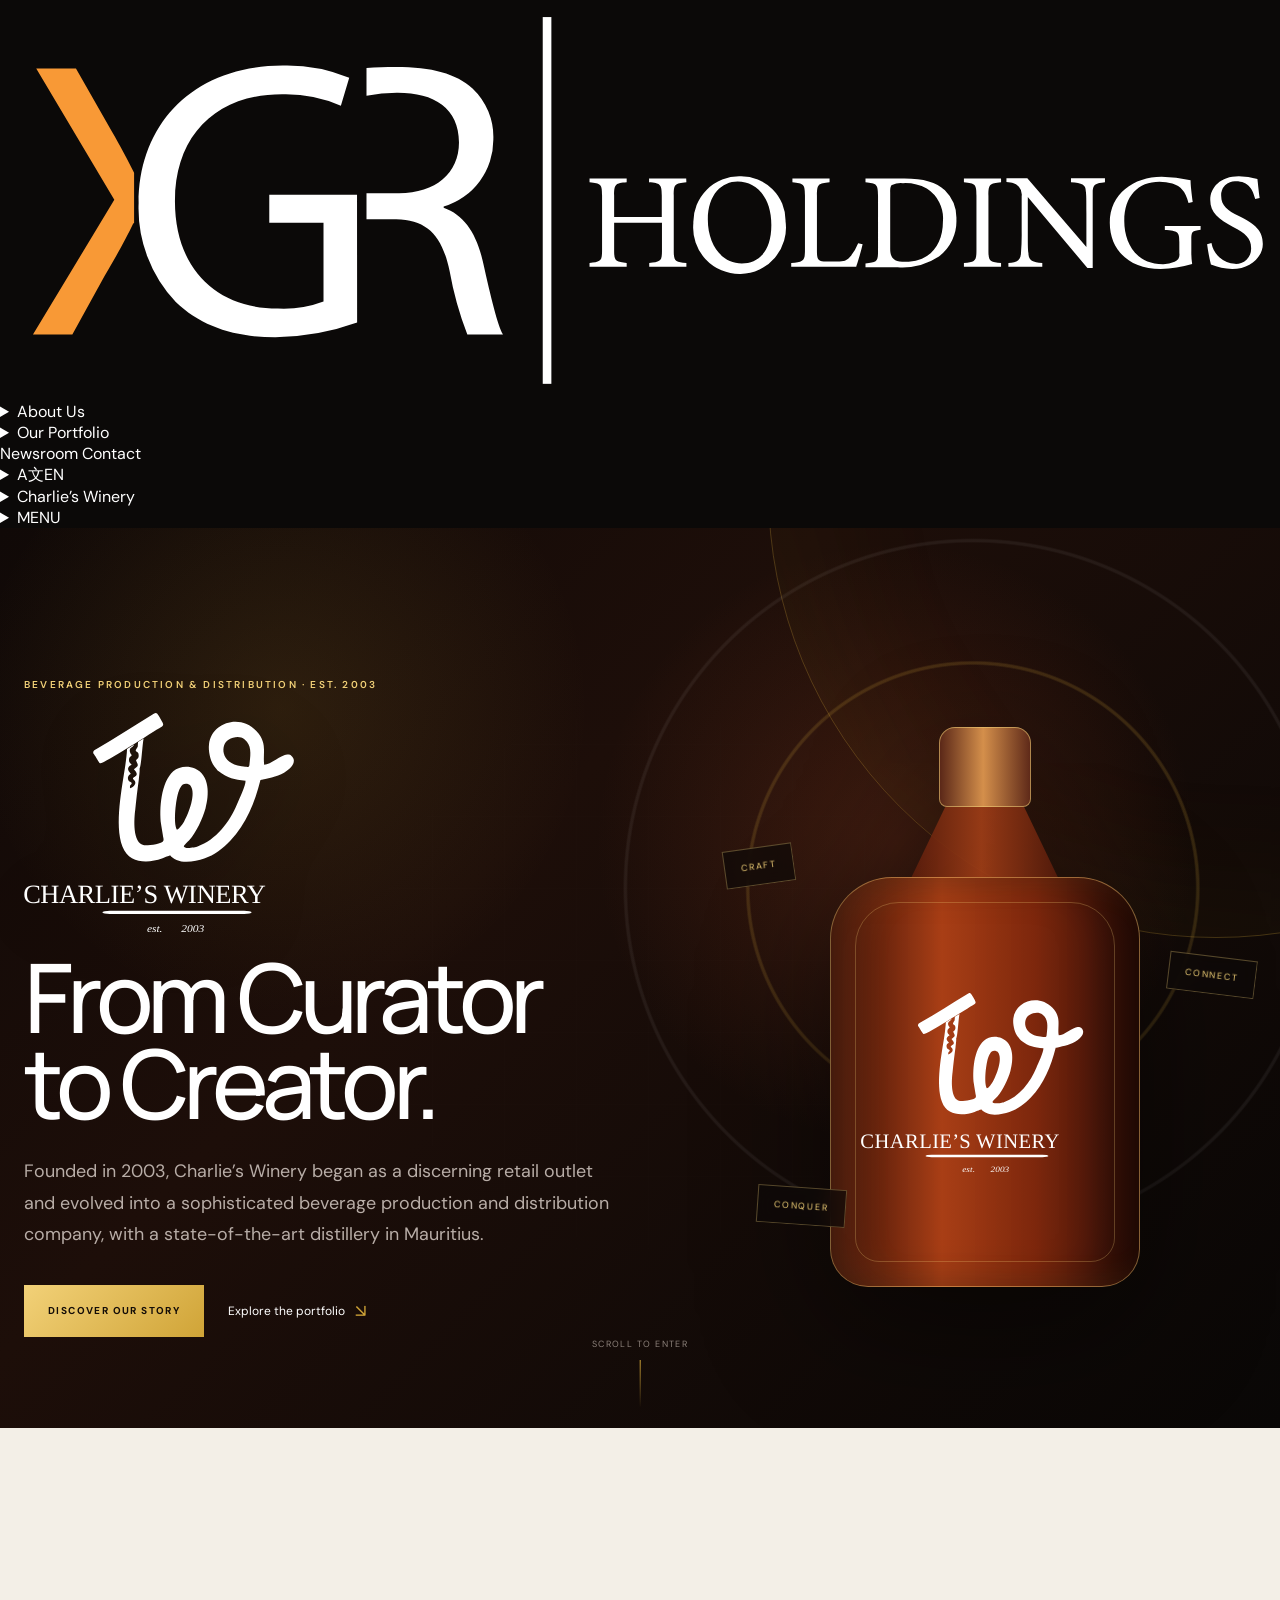
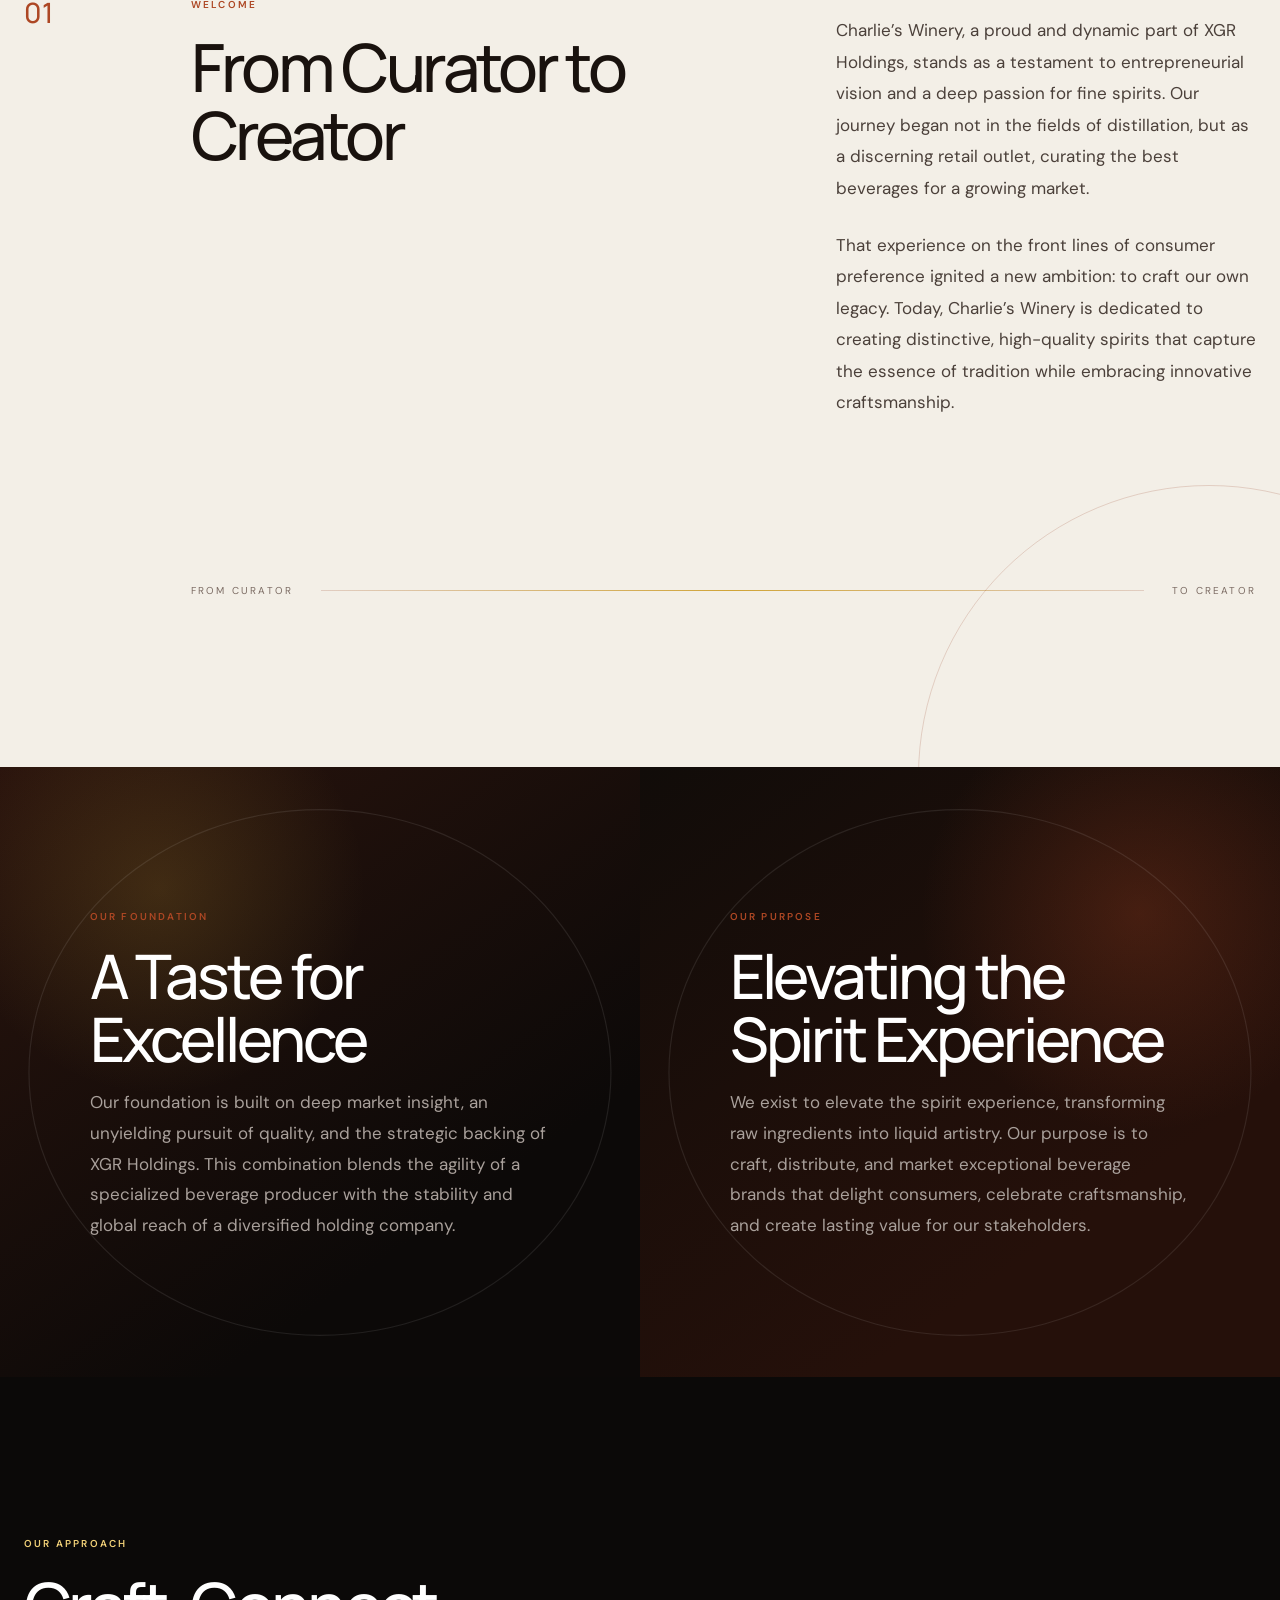
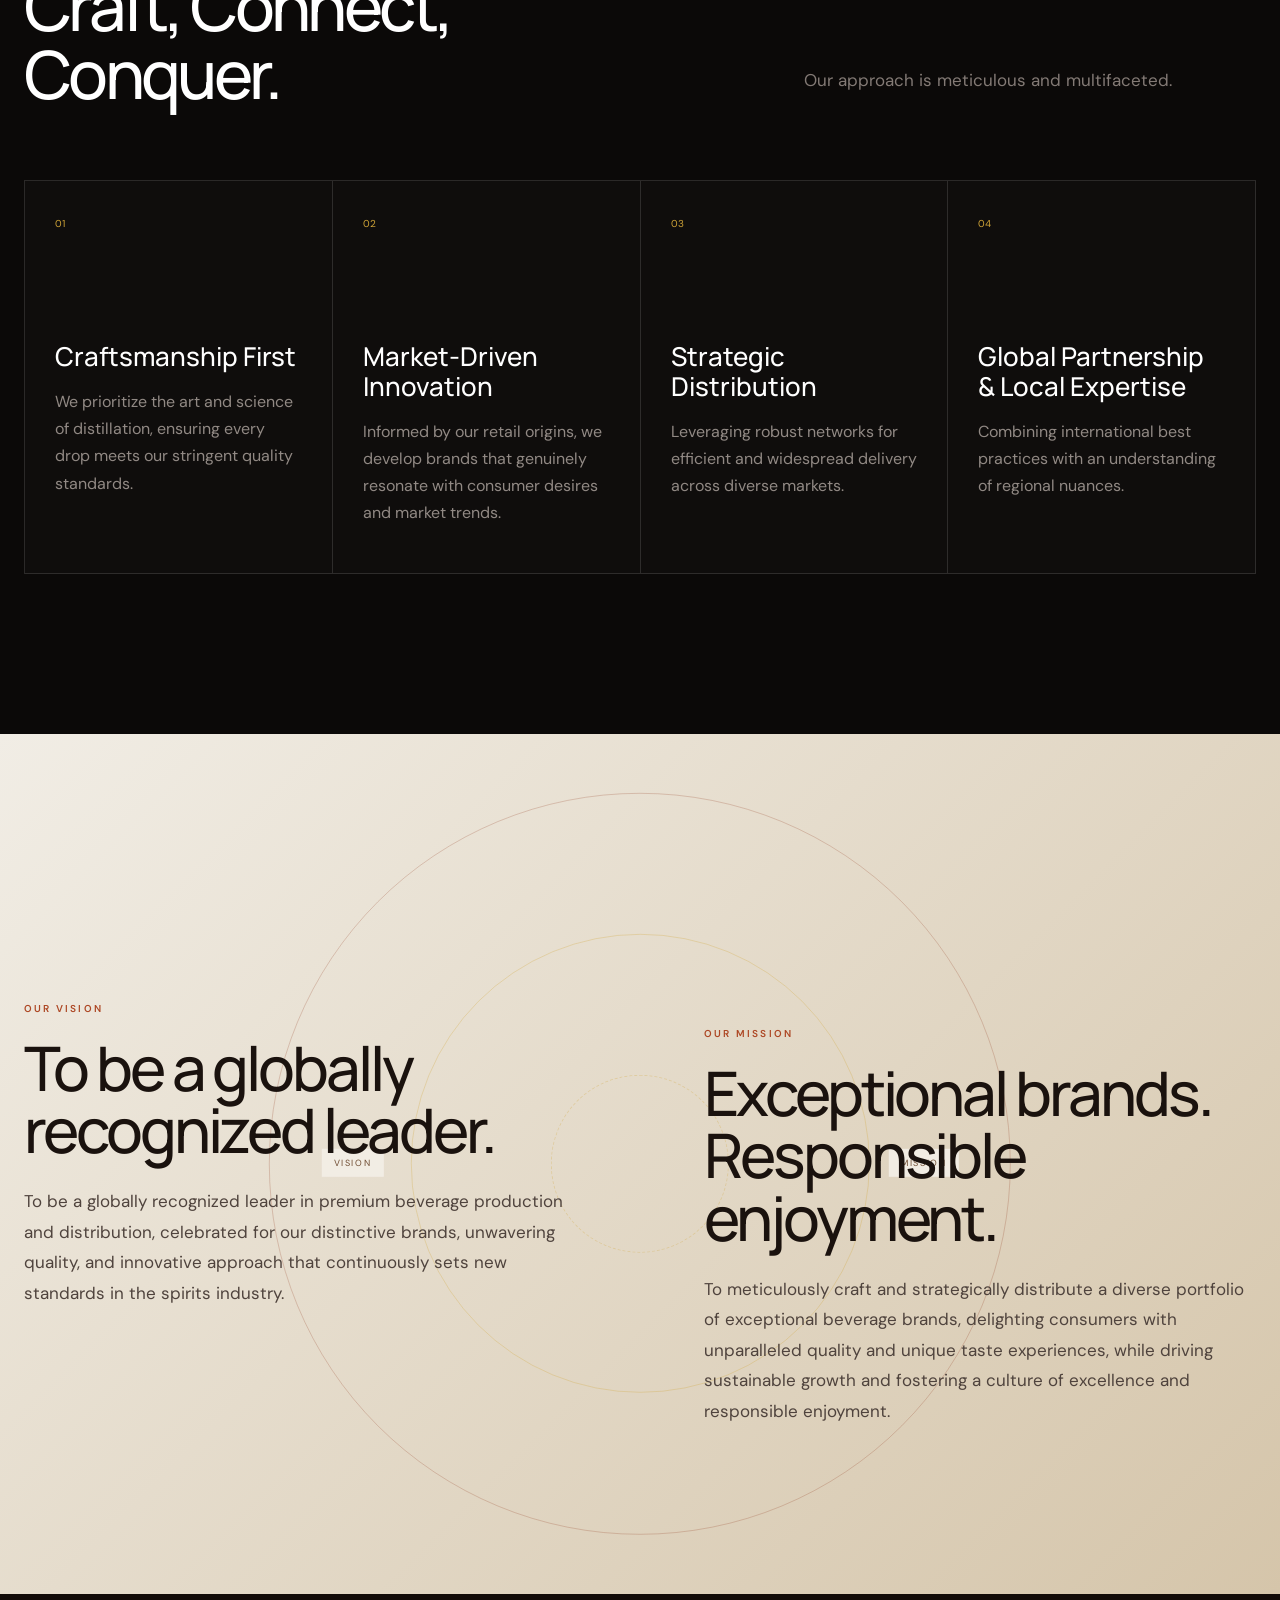
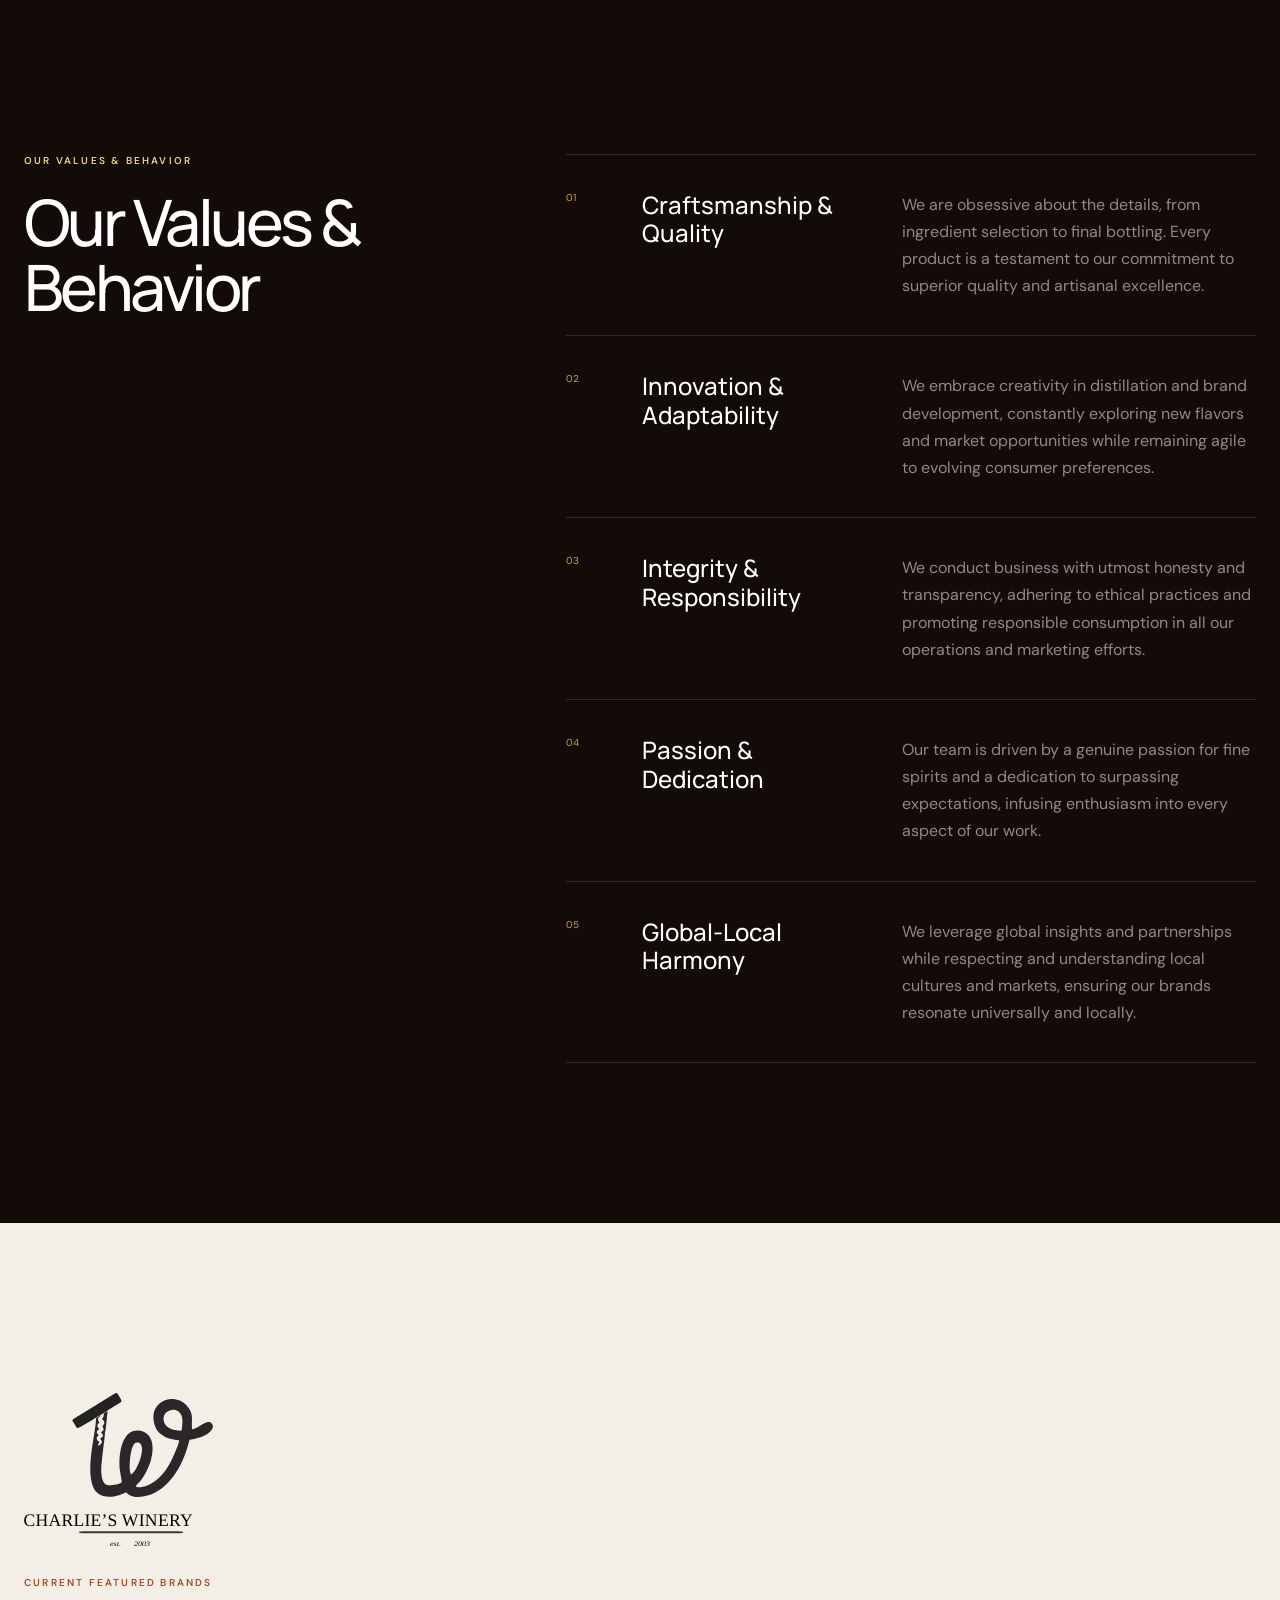
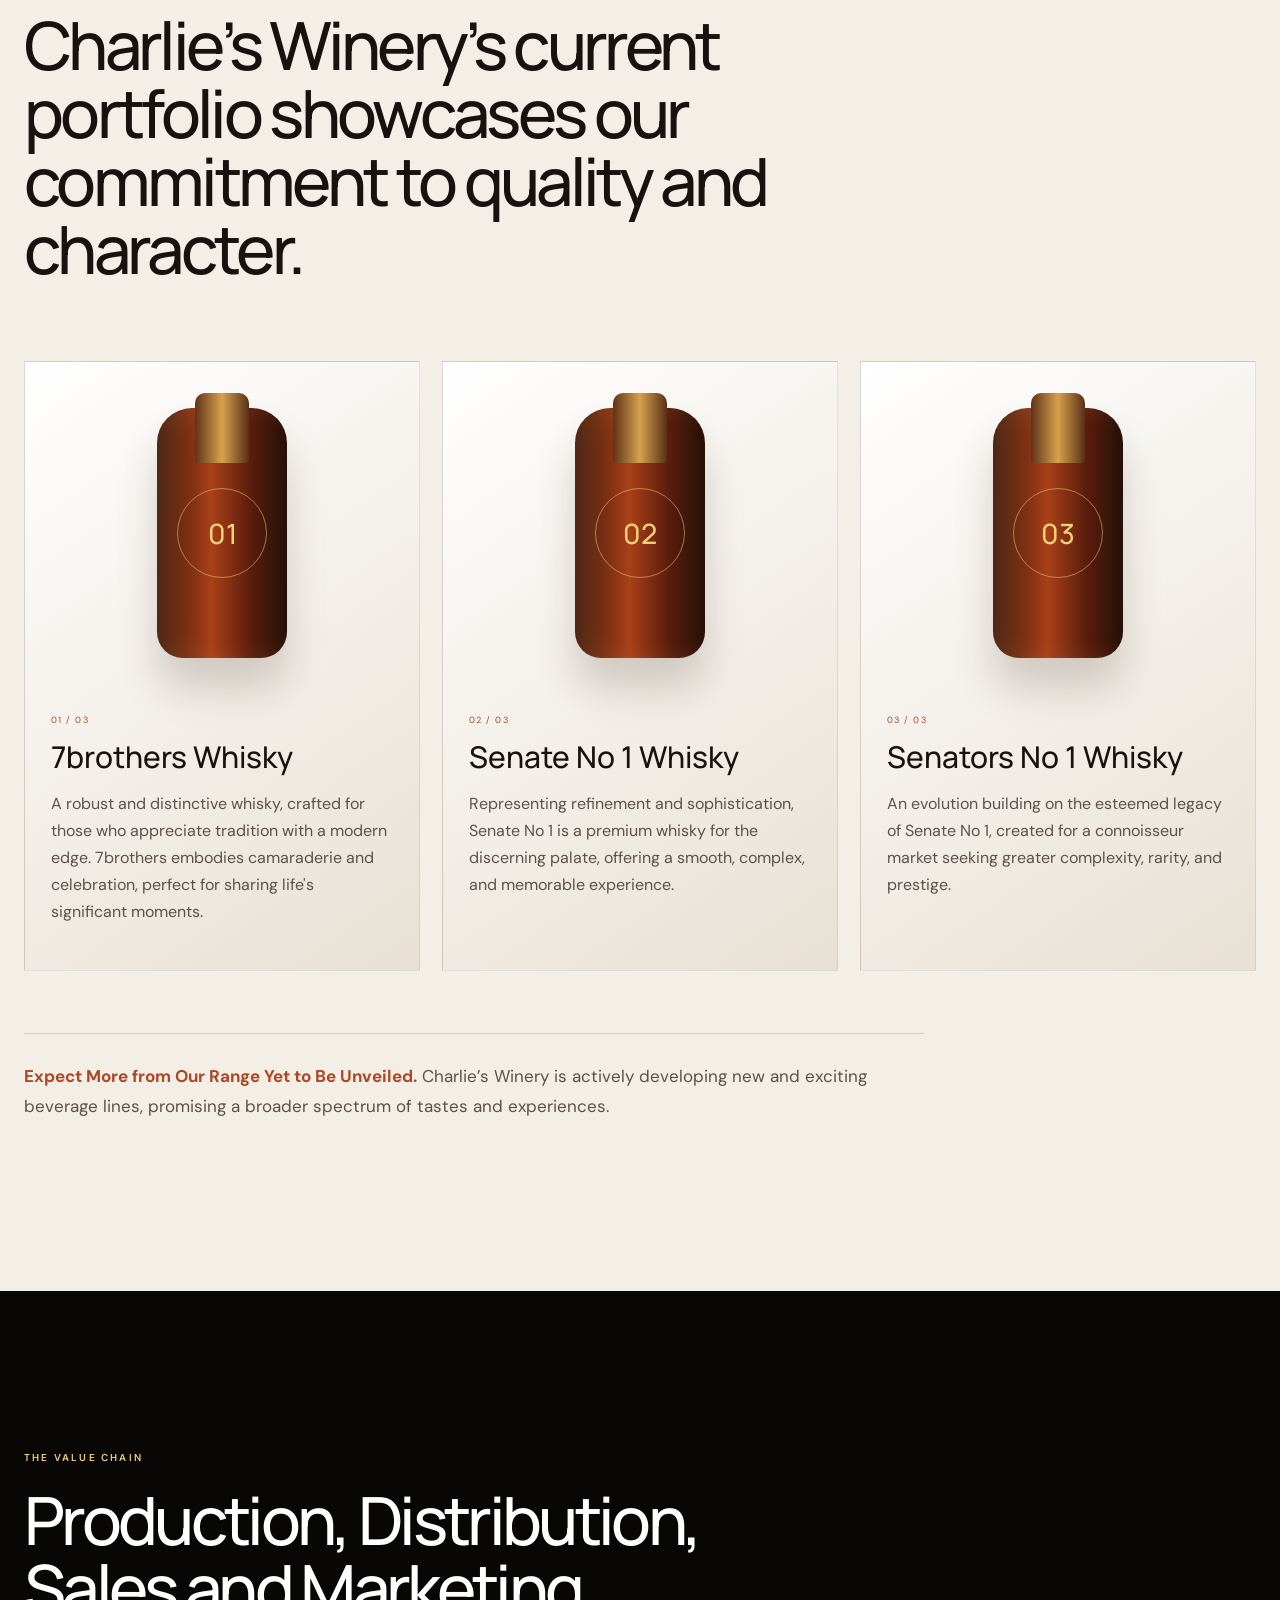
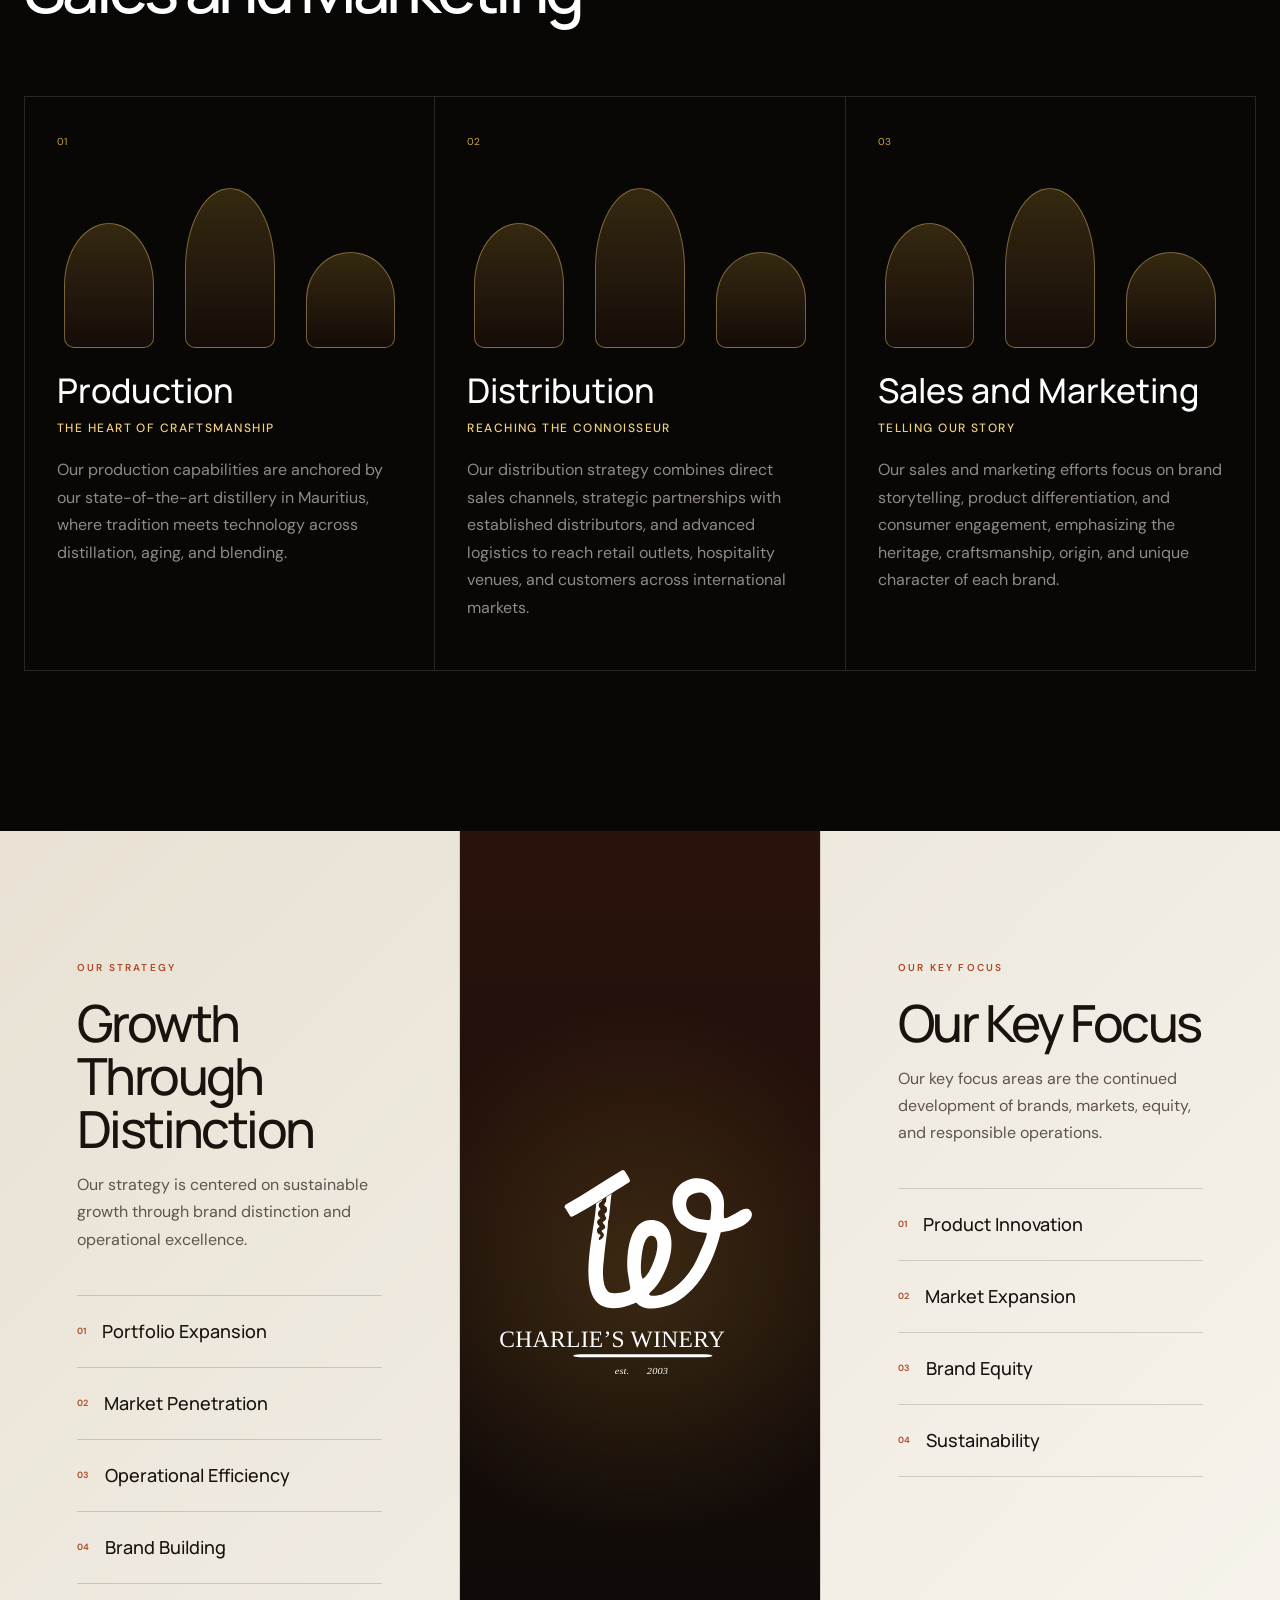
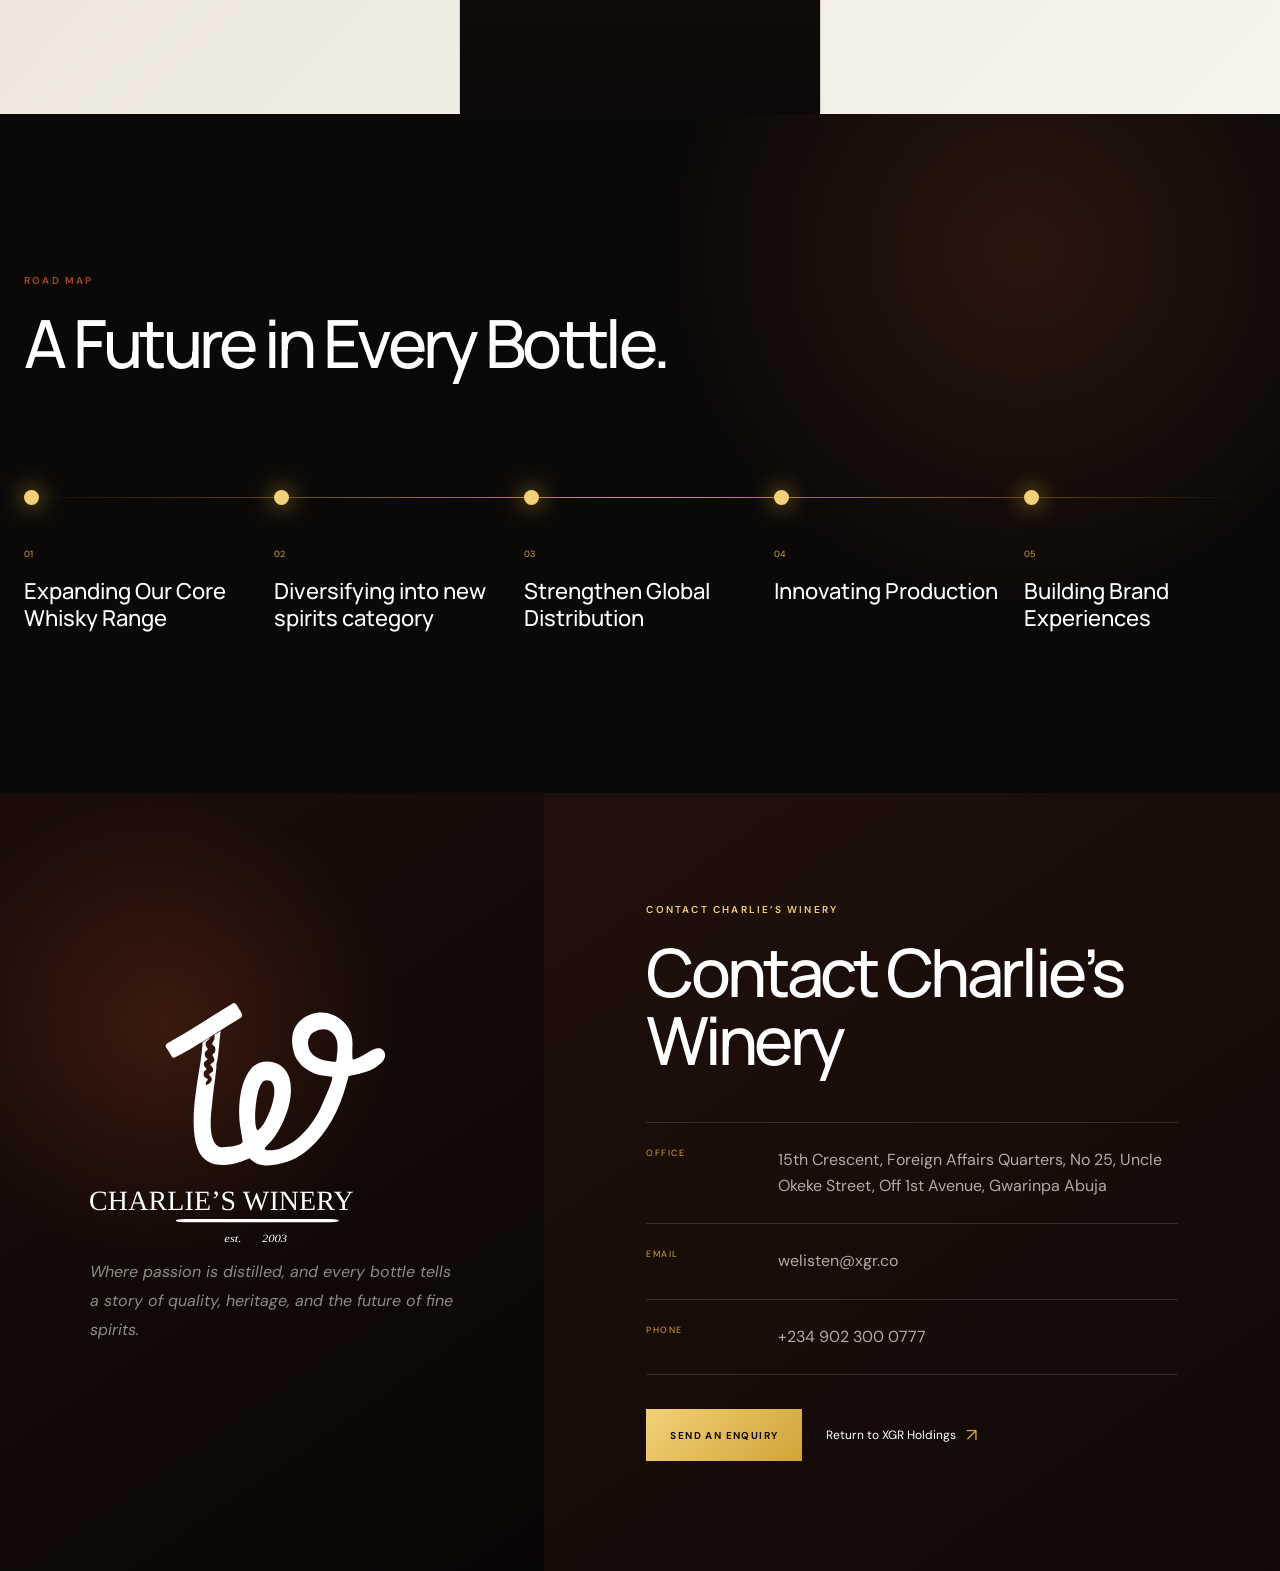
==== commit f16fe0a2: "Unify the navigation bar across XGR pages" ====
--- a/companies/charlies-winery/index.html
+++ b/companies/charlies-winery/index.html
@@ -1,4 +1,17 @@
-<!doctype html><html lang="en"><head><meta charset="utf-8"><meta name="viewport" content="width=device-width,initial-scale=1"><title>Charlie’s Winery | XGR Holdings</title><meta name="description" content="Founded in 2003, Charlie’s Winery is a beverage production and distribution company within XGR Holdings, with a distillery in Mauritius."><link rel="preconnect" href="https://fonts.googleapis.com"><link rel="preconnect" href="https://fonts.gstatic.com" crossorigin><link href="https://fonts.googleapis.com/css2?family=DM+Sans:wght@400;500;600&family=Manrope:wght@400;500;600&display=swap" rel="stylesheet"><link rel="stylesheet" href="styles.css"></head><body><main class="page"><a class="skipLink" href="#charlies-main">Skip to main content</a><header class="header"><a class="charlieBrand" href="#charlies-main" aria-label="Charlie’s Winery home"><img src="logo-light.svg" alt="Charlie’s Winery"></a><nav class="nav" aria-label="Charlie’s Winery page navigation"><a href="#story">Story</a><a href="#approach">Approach</a><a href="#portfolio">Portfolio</a><a href="#capabilities">Capabilities</a></nav><a class="groupBrand" href="../../#companies" aria-label="Return to XGR Holdings"><span>PART OF</span><img src="../../assets/xgr-holdings-light.svg" alt="XGR Holdings"></a></header><div id="charlies-main">
+<!doctype html><html lang="en"><head><meta charset="utf-8"><meta name="viewport" content="width=device-width,initial-scale=1"><title>Charlie’s Winery | XGR Holdings</title><meta name="description" content="Founded in 2003, Charlie’s Winery is a beverage production and distribution company within XGR Holdings, with a distillery in Mauritius."><link rel="preconnect" href="https://fonts.googleapis.com"><link rel="preconnect" href="https://fonts.gstatic.com" crossorigin><link href="https://fonts.googleapis.com/css2?family=DM+Sans:wght@400;500;600&family=Manrope:wght@400;500;600&display=swap" rel="stylesheet"><link rel="stylesheet" href="styles.css"><link rel="stylesheet" href="../../global-nav.css"></head><body class="with-global-header"><main class="page"><a class="skipLink" href="#charlies-main">Skip to main content</a><header class="global-header" id="nav">
+  <div class="global-header__inner">
+    <a class="global-header__logo" href="../../" aria-label="XGR Holdings home"><img src="../../assets/xgr-holdings-light.svg" alt="XGR Holdings"></a>
+    <nav class="global-header__nav" aria-label="Primary navigation">
+      <details class="global-nav-dropdown"><summary>About Us <i class="global-chevron" aria-hidden="true"></i></summary><div class="global-dropdown-menu"><a href="../../#about" data-nav="about">About XGR</a><a href="../../#vision" data-nav="vision">Vision & Philosophy</a></div></details>
+      <details class="global-nav-dropdown"><summary>Our Portfolio <i class="global-chevron" aria-hidden="true"></i></summary><div class="global-dropdown-menu"><a href="../../#companies" data-nav="companies">Our Companies</a><a href="../../#industries" data-nav="industries">Industries</a><a href="../../#model">How the Group Works</a></div></details>
+      <a class="global-nav-link" href="https://xgrdemo.vercel.app/newsroom">Newsroom</a>
+      <a class="global-nav-link" href="#contact" data-nav="contact">Contact</a>
+      <details class="global-language"><summary><span class="global-language__icon" aria-hidden="true">A文</span><span>EN</span><i class="global-chevron" aria-hidden="true"></i></summary><div class="global-dropdown-menu"><span>English</span></div></details>
+    </nav>
+    <details class="company-selector"><summary><span>Charlie’s Winery</span><i class="global-chevron" aria-hidden="true"></i></summary><div class="global-dropdown-menu"><a href="../../">XGR Holdings</a><a href="#charlies-main" aria-current="page">Charlie’s Winery</a><a href="../../#companies">Xanadu Global Resources</a><a href="../../#companies">Designated Contractors</a><a href="../../#companies">XGR Hospitality</a><a href="../../#companies">XGR Capital</a><a href="../../#companies">XGRD Foundation</a></div></details>
+    <details class="global-mobile-menu"><summary><span>MENU</span><i class="global-chevron" aria-hidden="true"></i></summary><div class="global-mobile-menu__panel"><a href="../../#about">About Us</a><a href="../../#companies">Our Portfolio</a><a href="https://xgrdemo.vercel.app/newsroom">Newsroom</a><a href="#contact">Contact</a><p class="global-mobile-current">Switch company</p><a href="../../">XGR Holdings</a><a href="#charlies-main" aria-current="page">Charlie’s Winery</a><a href="../../#companies">Xanadu Global Resources</a><a href="../../#companies">Designated Contractors</a><a href="../../#companies">XGR Hospitality</a><a href="../../#companies">XGR Capital</a><a href="../../#companies">XGRD Foundation</a></div></details>
+  </div>
+</header><div id="charlies-main">
 <section class="hero"><div class="heroGlow" aria-hidden="true"></div><div class="heroLines" aria-hidden="true"></div><div class="heroInner"><div class="heroCopy"><p class="kicker">BEVERAGE PRODUCTION & DISTRIBUTION · EST. 2003</p><img class="heroLogo" src="logo-light.svg" alt="Charlie’s Winery, established 2003"><h1>From Curator<br>to Creator.</h1><p>Founded in 2003, Charlie’s Winery began as a discerning retail outlet and evolved into a sophisticated beverage production and distribution company, with a state-of-the-art distillery in Mauritius.</p><div class="heroActions"><a class="primaryButton" href="#story">Discover our story</a><a class="secondaryLink" href="#portfolio">Explore the portfolio <span>↘</span></a></div></div><div class="heroVisual" aria-hidden="true"><div class="bottle"><div class="bottleCap"></div><div class="bottleShoulder"></div><div class="bottleBody"><img src="logo-light.svg" alt=""></div></div><span class="heroTag heroTagOne">CRAFT</span><span class="heroTag heroTagTwo">CONNECT</span><span class="heroTag heroTagThree">CONQUER</span></div></div><a class="scrollCue" href="#story">Scroll to enter <i></i></a></section>
 <section class="story" id="story"><div class="sectionNumber">01</div><div class="storyHeading"><p class="eyebrow">WELCOME</p><h2>From Curator to Creator</h2></div><div class="storyBody"><p>Charlie’s Winery, a proud and dynamic part of XGR Holdings, stands as a testament to entrepreneurial vision and a deep passion for fine spirits. Our journey began not in the fields of distillation, but as a discerning retail outlet, curating the best beverages for a growing market.</p><p>That experience on the front lines of consumer preference ignited a new ambition: to craft our own legacy. Today, Charlie’s Winery is dedicated to creating distinctive, high-quality spirits that capture the essence of tradition while embracing innovative craftsmanship.</p></div><div class="storyStatement"><span>FROM CURATOR</span><i aria-hidden="true"></i><span>TO CREATOR</span></div></section>
 <section class="foundation"><article><p class="eyebrow">OUR FOUNDATION</p><h2>A Taste for Excellence</h2><p>Our foundation is built on deep market insight, an unyielding pursuit of quality, and the strategic backing of XGR Holdings. This combination blends the agility of a specialized beverage producer with the stability and global reach of a diversified holding company.</p></article><article><p class="eyebrow">OUR PURPOSE</p><h2>Elevating the Spirit Experience</h2><p>We exist to elevate the spirit experience, transforming raw ingredients into liquid artistry. Our purpose is to craft, distribute, and market exceptional beverage brands that delight consumers, celebrate craftsmanship, and create lasting value for our stakeholders.</p></article></section>
@@ -9,5 +22,5 @@
 <section class="capabilities" id="capabilities"><div class="capabilitiesHeading"><p class="eyebrow">THE VALUE CHAIN</p><h2>Production, Distribution, Sales and Marketing</h2></div><div class="capabilityGrid"><article><span>01</span><div class="capabilityGlyph" aria-hidden="true"><i></i><i></i><i></i></div><h3>Production</h3><h4>The Heart of Craftsmanship</h4><p>Our production capabilities are anchored by our state-of-the-art distillery in Mauritius, where tradition meets technology across distillation, aging, and blending.</p></article><article><span>02</span><div class="capabilityGlyph" aria-hidden="true"><i></i><i></i><i></i></div><h3>Distribution</h3><h4>Reaching the Connoisseur</h4><p>Our distribution strategy combines direct sales channels, strategic partnerships with established distributors, and advanced logistics to reach retail outlets, hospitality venues, and customers across international markets.</p></article><article><span>03</span><div class="capabilityGlyph" aria-hidden="true"><i></i><i></i><i></i></div><h3>Sales and Marketing</h3><h4>Telling Our Story</h4><p>Our sales and marketing efforts focus on brand storytelling, product differentiation, and consumer engagement, emphasizing the heritage, craftsmanship, origin, and unique character of each brand.</p></article></div></section>
 <section class="strategy"><div class="strategyColumn"><p class="eyebrow">OUR STRATEGY</p><h2>Growth Through Distinction</h2><p>Our strategy is centered on sustainable growth through brand distinction and operational excellence.</p><ol><li>Portfolio Expansion</li><li>Market Penetration</li><li>Operational Efficiency</li><li>Brand Building</li></ol></div><div class="strategyCore" aria-hidden="true"><img src="logo-light.svg" alt=""></div><div class="strategyColumn"><p class="eyebrow">OUR KEY FOCUS</p><h2>Our Key Focus</h2><p>Our key focus areas are the continued development of brands, markets, equity, and responsible operations.</p><ol><li>Product Innovation</li><li>Market Expansion</li><li>Brand Equity</li><li>Sustainability</li></ol></div></section>
 <section class="roadmap"><div class="roadmapHeading"><p class="eyebrow">ROAD MAP</p><h2>A Future in Every Bottle.</h2></div><div class="roadLine"><article><span>01</span><h3>Expanding Our Core Whisky Range</h3></article><article><span>02</span><h3>Diversifying into new spirits category</h3></article><article><span>03</span><h3>Strengthen Global Distribution</h3></article><article><span>04</span><h3>Innovating Production</h3></article><article><span>05</span><h3>Building Brand Experiences</h3></article></div></section>
-<section class="contact"><div class="contactLogo"><img src="logo-light.svg" alt="Charlie’s Winery"><p>Where passion is distilled, and every bottle tells a story of quality, heritage, and the future of fine spirits.</p></div><div class="contactDetails"><p class="eyebrow">CONTACT CHARLIE’S WINERY</p><h2>Contact Charlie’s Winery</h2><dl><div><dt>Office</dt><dd>15th Crescent, Foreign Affairs Quarters, No 25, Uncle Okeke Street, Off 1st Avenue, Gwarinpa Abuja</dd></div><div><dt>Email</dt><dd><a href="mailto:welisten@xgr.co">welisten@xgr.co</a></dd></div><div><dt>Phone</dt><dd><a href="tel:+2349023000777">+234 902 300 0777</a></dd></div></dl><div class="contactActions"><a class="primaryButton" href="mailto:welisten@xgr.co?subject=Charlie%27s%20Winery%20Enquiry">Send an enquiry</a><a class="secondaryLink" href="../../">Return to XGR Holdings <span>↗</span></a></div></div></section>
-</div></main></body></html>+<section class="contact" id="contact"><div class="contactLogo"><img src="logo-light.svg" alt="Charlie’s Winery"><p>Where passion is distilled, and every bottle tells a story of quality, heritage, and the future of fine spirits.</p></div><div class="contactDetails"><p class="eyebrow">CONTACT CHARLIE’S WINERY</p><h2>Contact Charlie’s Winery</h2><dl><div><dt>Office</dt><dd>15th Crescent, Foreign Affairs Quarters, No 25, Uncle Okeke Street, Off 1st Avenue, Gwarinpa Abuja</dd></div><div><dt>Email</dt><dd><a href="mailto:welisten@xgr.co">welisten@xgr.co</a></dd></div><div><dt>Phone</dt><dd><a href="tel:+2349023000777">+234 902 300 0777</a></dd></div></dl><div class="contactActions"><a class="primaryButton" href="mailto:welisten@xgr.co?subject=Charlie%27s%20Winery%20Enquiry">Send an enquiry</a><a class="secondaryLink" href="../../">Return to XGR Holdings <span>↗</span></a></div></div></section>
+</div></main><script src="../../global-nav.js"></script></body></html>
--- a/companies/charlies-winery/styles.css
+++ b/companies/charlies-winery/styles.css
@@ -890,3 +890,9 @@
   .scrollCue i,
   .directionOrbit { animation: none; }
 }
+
+
+/* Official brand lockups */
+.xgrBrand{display:none}.charlieBrand{display:flex;align-items:center;width:158px;height:58px}.charlieBrand img{width:100%;height:100%;object-fit:contain;object-position:left center}.groupBrand{justify-self:end;display:flex;align-items:center;gap:12px;opacity:.78;transition:opacity .25s ease}.groupBrand:hover{opacity:1}.groupBrand span{font-size:8px;font-weight:600;letter-spacing:.18em;color:var(--cw-gold-light)}.groupBrand img{display:block;width:118px;height:auto}.heroLogo{width:min(300px,62vw);margin-left:0;filter:drop-shadow(0 14px 34px rgba(0,0,0,.22))}.bottleBody img{width:80%}.contactLogo img{width:min(380px,90%)}.portfolioLogo{width:min(210px,48vw);height:auto;margin:0 0 30px;object-fit:contain;object-position:left center}
+@media(max-width:780px){.charlieBrand{width:132px;height:50px}.groupBrand span{display:none}.groupBrand img{width:92px}.heroLogo{width:min(260px,68vw)}.portfolioLogo{width:180px}}
+@media(max-width:520px){.charlieBrand{width:112px;height:46px}.groupBrand img{width:78px}.heroLogo{width:220px}.contactLogo img{width:min(300px,92%)}}
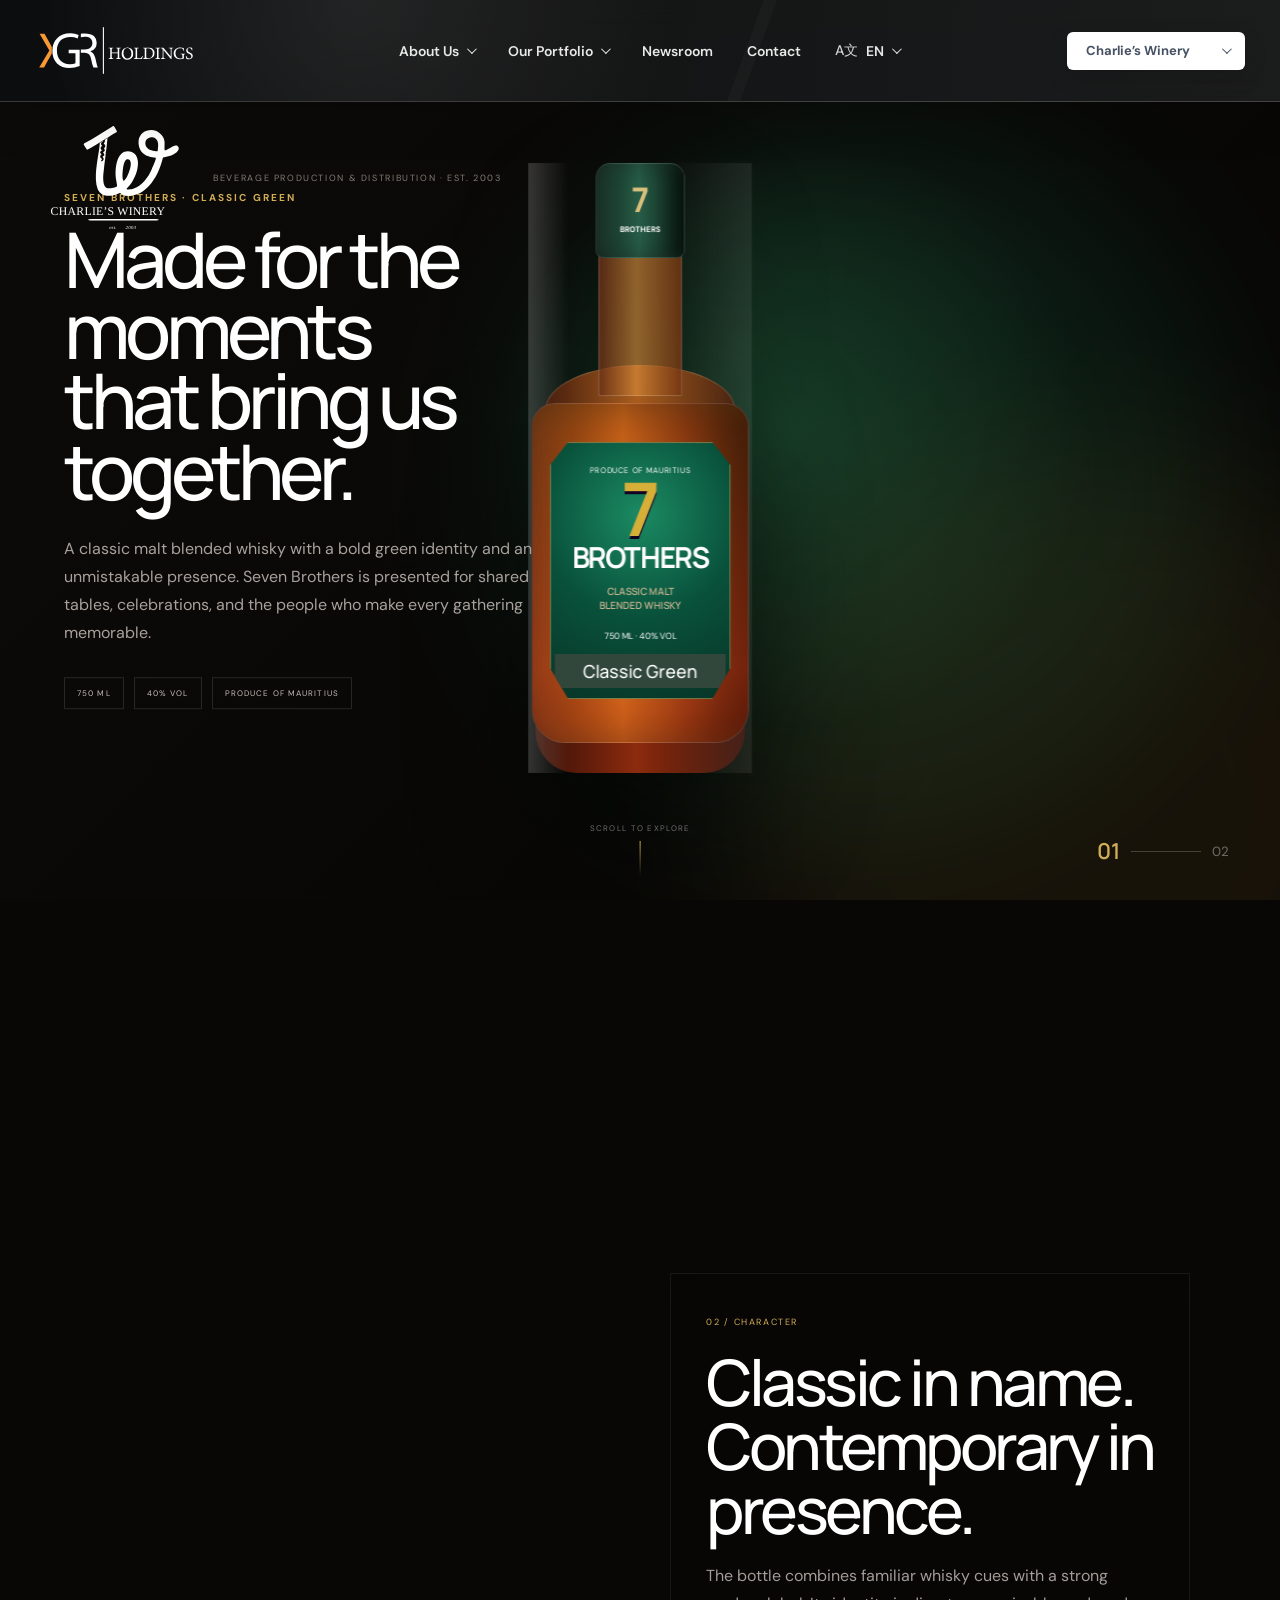
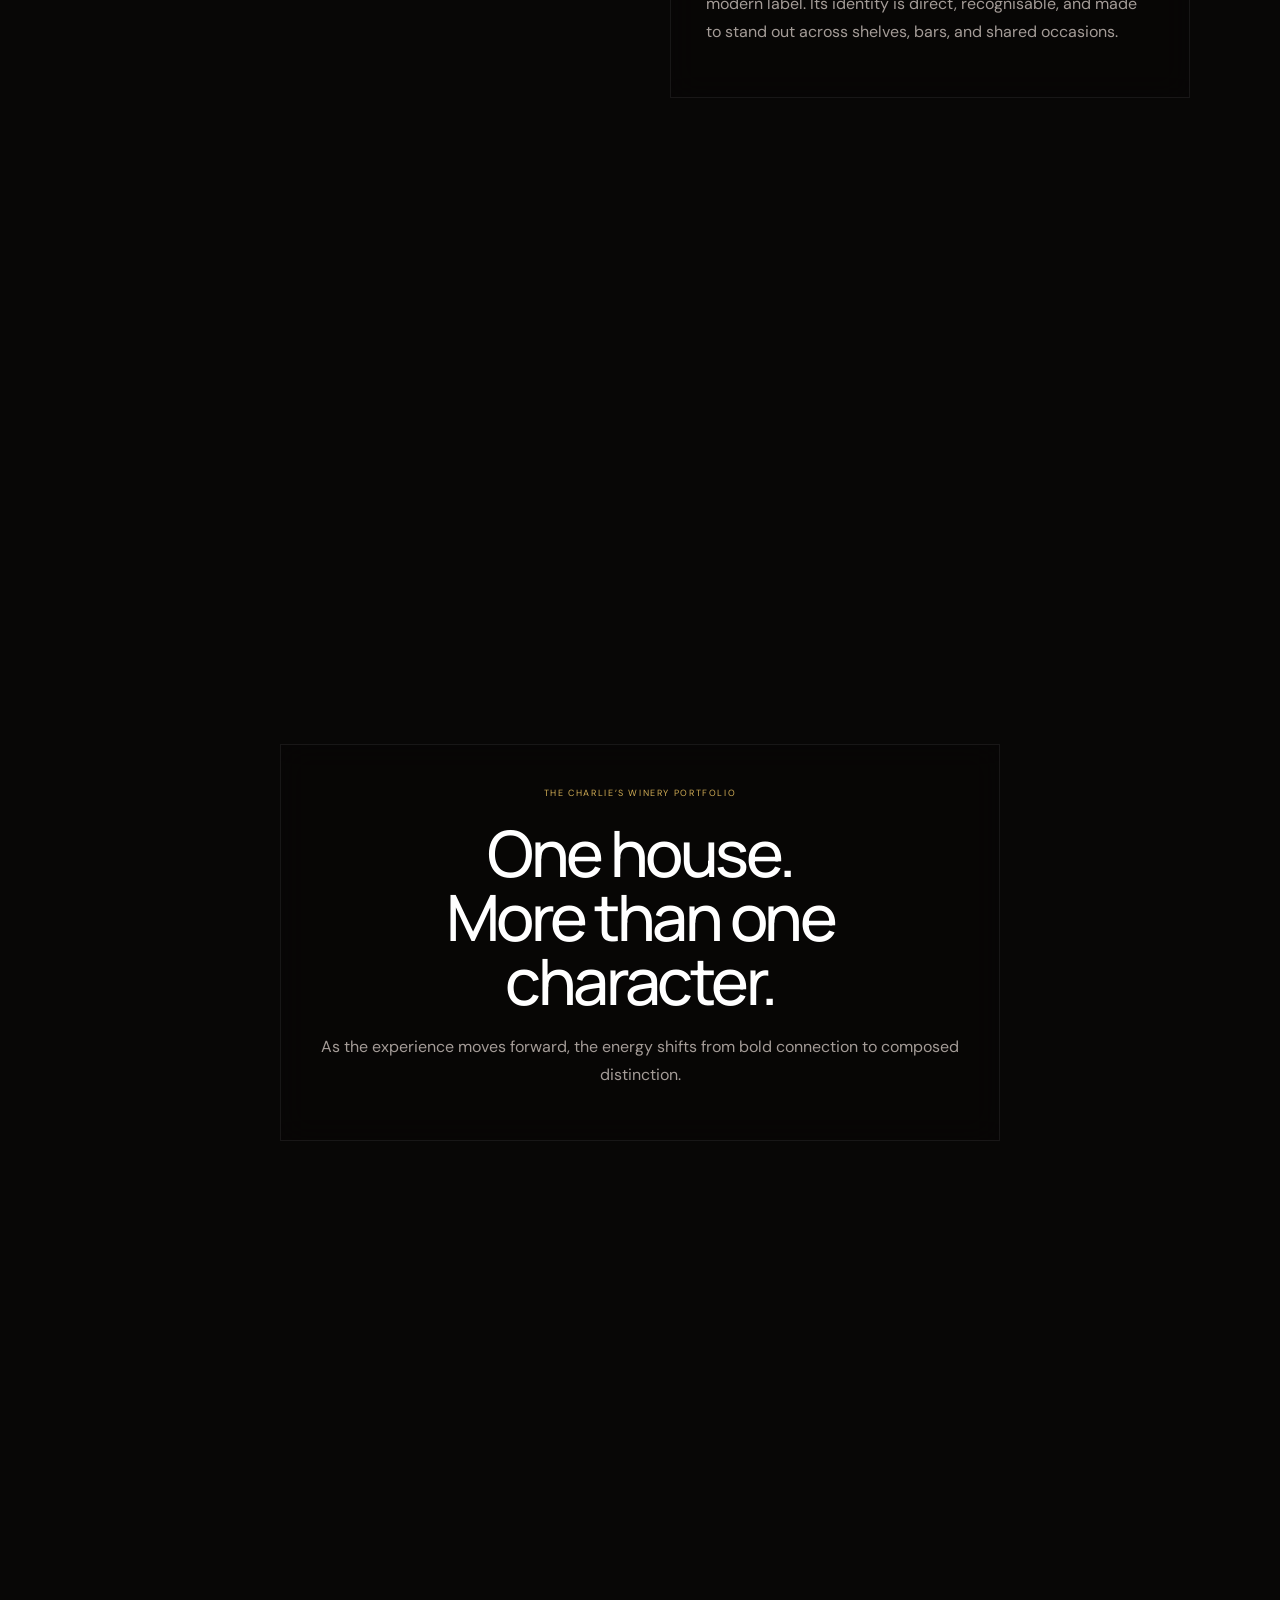
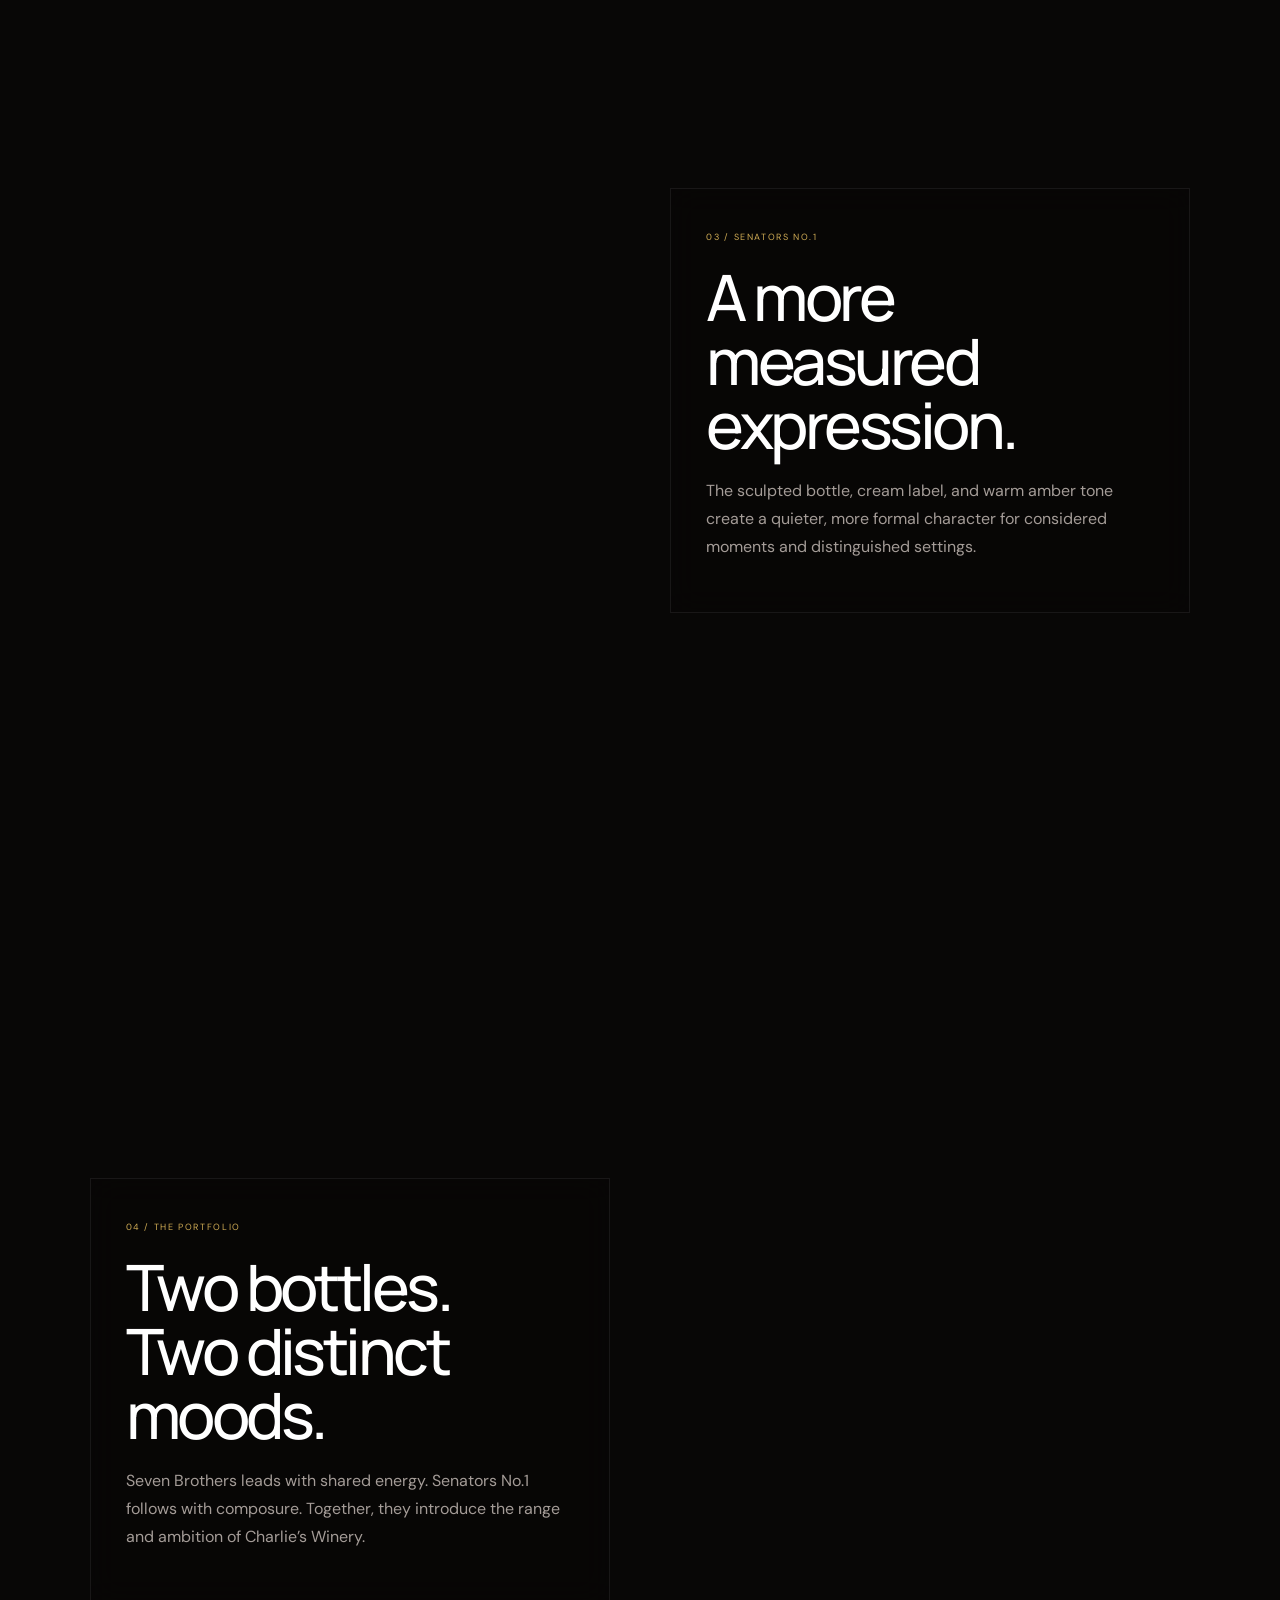
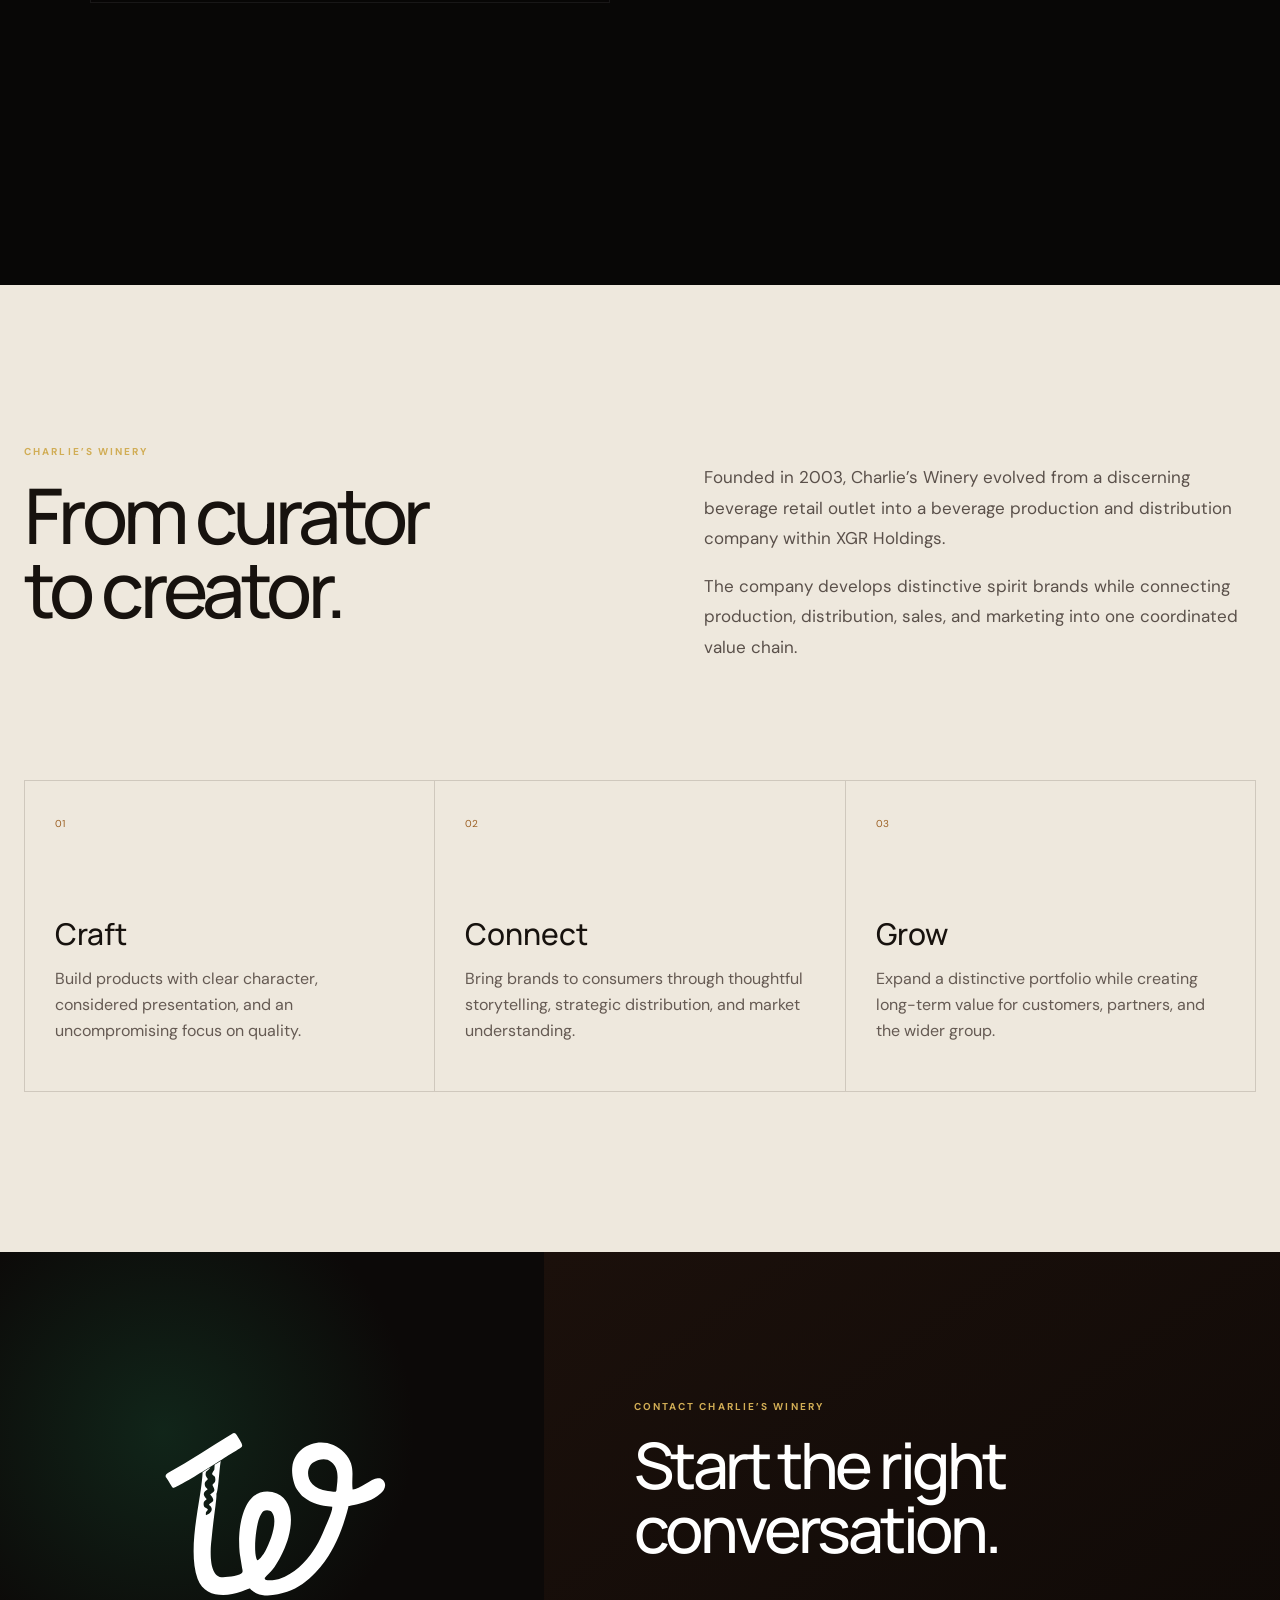
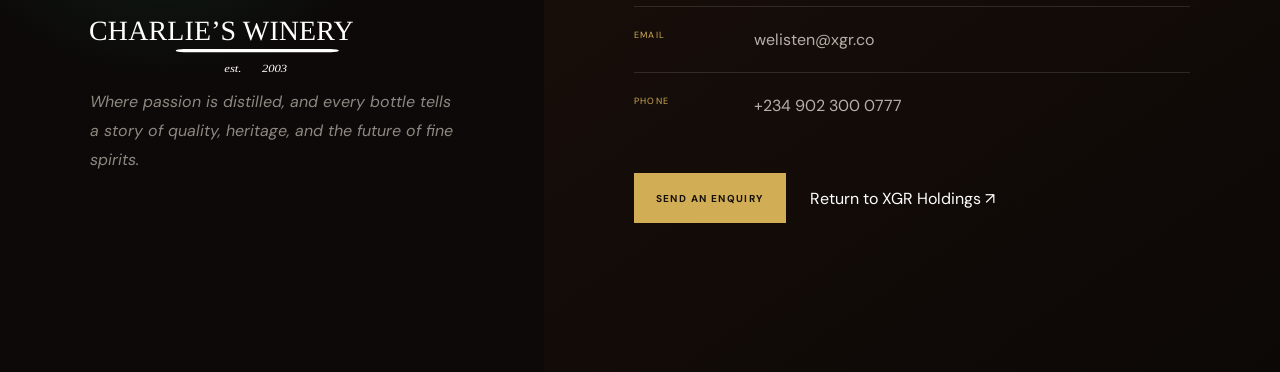
==== commit 5d01fa47: "Rebuild Charlie’s Winery as an immersive product experience" ====
--- a/companies/charlies-winery/index.html
+++ b/companies/charlies-winery/index.html
@@ -1,26 +1 @@
-<!doctype html><html lang="en"><head><meta charset="utf-8"><meta name="viewport" content="width=device-width,initial-scale=1"><title>Charlie’s Winery | XGR Holdings</title><meta name="description" content="Founded in 2003, Charlie’s Winery is a beverage production and distribution company within XGR Holdings, with a distillery in Mauritius."><link rel="preconnect" href="https://fonts.googleapis.com"><link rel="preconnect" href="https://fonts.gstatic.com" crossorigin><link href="https://fonts.googleapis.com/css2?family=DM+Sans:wght@400;500;600&family=Manrope:wght@400;500;600&display=swap" rel="stylesheet"><link rel="stylesheet" href="styles.css"><link rel="stylesheet" href="../../global-nav.css"></head><body class="with-global-header"><main class="page"><a class="skipLink" href="#charlies-main">Skip to main content</a><header class="global-header" id="nav">
-  <div class="global-header__inner">
-    <a class="global-header__logo" href="../../" aria-label="XGR Holdings home"><img src="../../assets/xgr-holdings-light.svg" alt="XGR Holdings"></a>
-    <nav class="global-header__nav" aria-label="Primary navigation">
-      <details class="global-nav-dropdown"><summary>About Us <i class="global-chevron" aria-hidden="true"></i></summary><div class="global-dropdown-menu"><a href="../../#about" data-nav="about">About XGR</a><a href="../../#vision" data-nav="vision">Vision & Philosophy</a></div></details>
-      <details class="global-nav-dropdown"><summary>Our Portfolio <i class="global-chevron" aria-hidden="true"></i></summary><div class="global-dropdown-menu"><a href="../../#companies" data-nav="companies">Our Companies</a><a href="../../#industries" data-nav="industries">Industries</a><a href="../../#model">How the Group Works</a></div></details>
-      <a class="global-nav-link" href="https://xgrdemo.vercel.app/newsroom">Newsroom</a>
-      <a class="global-nav-link" href="#contact" data-nav="contact">Contact</a>
-      <details class="global-language"><summary><span class="global-language__icon" aria-hidden="true">A文</span><span>EN</span><i class="global-chevron" aria-hidden="true"></i></summary><div class="global-dropdown-menu"><span>English</span></div></details>
-    </nav>
-    <details class="company-selector"><summary><span>Charlie’s Winery</span><i class="global-chevron" aria-hidden="true"></i></summary><div class="global-dropdown-menu"><a href="../../">XGR Holdings</a><a href="#charlies-main" aria-current="page">Charlie’s Winery</a><a href="../../#companies">Xanadu Global Resources</a><a href="../../#companies">Designated Contractors</a><a href="../../#companies">XGR Hospitality</a><a href="../../#companies">XGR Capital</a><a href="../../#companies">XGRD Foundation</a></div></details>
-    <details class="global-mobile-menu"><summary><span>MENU</span><i class="global-chevron" aria-hidden="true"></i></summary><div class="global-mobile-menu__panel"><a href="../../#about">About Us</a><a href="../../#companies">Our Portfolio</a><a href="https://xgrdemo.vercel.app/newsroom">Newsroom</a><a href="#contact">Contact</a><p class="global-mobile-current">Switch company</p><a href="../../">XGR Holdings</a><a href="#charlies-main" aria-current="page">Charlie’s Winery</a><a href="../../#companies">Xanadu Global Resources</a><a href="../../#companies">Designated Contractors</a><a href="../../#companies">XGR Hospitality</a><a href="../../#companies">XGR Capital</a><a href="../../#companies">XGRD Foundation</a></div></details>
-  </div>
-</header><div id="charlies-main">
-<section class="hero"><div class="heroGlow" aria-hidden="true"></div><div class="heroLines" aria-hidden="true"></div><div class="heroInner"><div class="heroCopy"><p class="kicker">BEVERAGE PRODUCTION & DISTRIBUTION · EST. 2003</p><img class="heroLogo" src="logo-light.svg" alt="Charlie’s Winery, established 2003"><h1>From Curator<br>to Creator.</h1><p>Founded in 2003, Charlie’s Winery began as a discerning retail outlet and evolved into a sophisticated beverage production and distribution company, with a state-of-the-art distillery in Mauritius.</p><div class="heroActions"><a class="primaryButton" href="#story">Discover our story</a><a class="secondaryLink" href="#portfolio">Explore the portfolio <span>↘</span></a></div></div><div class="heroVisual" aria-hidden="true"><div class="bottle"><div class="bottleCap"></div><div class="bottleShoulder"></div><div class="bottleBody"><img src="logo-light.svg" alt=""></div></div><span class="heroTag heroTagOne">CRAFT</span><span class="heroTag heroTagTwo">CONNECT</span><span class="heroTag heroTagThree">CONQUER</span></div></div><a class="scrollCue" href="#story">Scroll to enter <i></i></a></section>
-<section class="story" id="story"><div class="sectionNumber">01</div><div class="storyHeading"><p class="eyebrow">WELCOME</p><h2>From Curator to Creator</h2></div><div class="storyBody"><p>Charlie’s Winery, a proud and dynamic part of XGR Holdings, stands as a testament to entrepreneurial vision and a deep passion for fine spirits. Our journey began not in the fields of distillation, but as a discerning retail outlet, curating the best beverages for a growing market.</p><p>That experience on the front lines of consumer preference ignited a new ambition: to craft our own legacy. Today, Charlie’s Winery is dedicated to creating distinctive, high-quality spirits that capture the essence of tradition while embracing innovative craftsmanship.</p></div><div class="storyStatement"><span>FROM CURATOR</span><i aria-hidden="true"></i><span>TO CREATOR</span></div></section>
-<section class="foundation"><article><p class="eyebrow">OUR FOUNDATION</p><h2>A Taste for Excellence</h2><p>Our foundation is built on deep market insight, an unyielding pursuit of quality, and the strategic backing of XGR Holdings. This combination blends the agility of a specialized beverage producer with the stability and global reach of a diversified holding company.</p></article><article><p class="eyebrow">OUR PURPOSE</p><h2>Elevating the Spirit Experience</h2><p>We exist to elevate the spirit experience, transforming raw ingredients into liquid artistry. Our purpose is to craft, distribute, and market exceptional beverage brands that delight consumers, celebrate craftsmanship, and create lasting value for our stakeholders.</p></article></section>
-<section class="approach" id="approach"><div class="approachHeader"><div><p class="eyebrow">OUR APPROACH</p><h2>Craft, Connect, Conquer.</h2></div><p>Our approach is meticulous and multifaceted.</p></div><div class="approachGrid"><article><span>01</span><h3>Craftsmanship First</h3><p>We prioritize the art and science of distillation, ensuring every drop meets our stringent quality standards.</p></article><article><span>02</span><h3>Market-Driven Innovation</h3><p>Informed by our retail origins, we develop brands that genuinely resonate with consumer desires and market trends.</p></article><article><span>03</span><h3>Strategic Distribution</h3><p>Leveraging robust networks for efficient and widespread delivery across diverse markets.</p></article><article><span>04</span><h3>Global Partnership &amp; Local Expertise</h3><p>Combining international best practices with an understanding of regional nuances.</p></article></div></section>
-<section class="direction"><div class="directionOrbit" aria-hidden="true"><span>VISION</span><span>MISSION</span></div><article><p class="eyebrow">OUR VISION</p><h2>To be a globally recognized leader.</h2><p>To be a globally recognized leader in premium beverage production and distribution, celebrated for our distinctive brands, unwavering quality, and innovative approach that continuously sets new standards in the spirits industry.</p></article><article><p class="eyebrow">OUR MISSION</p><h2>Exceptional brands. Responsible enjoyment.</h2><p>To meticulously craft and strategically distribute a diverse portfolio of exceptional beverage brands, delighting consumers with unparalleled quality and unique taste experiences, while driving sustainable growth and fostering a culture of excellence and responsible enjoyment.</p></article></section>
-<section class="values"><div class="valuesHeading"><p class="eyebrow">OUR VALUES & BEHAVIOR</p><h2>Our Values & Behavior</h2></div><div class="valuesList"><article><span>01</span><h3>Craftsmanship &amp; Quality</h3><p>We are obsessive about the details, from ingredient selection to final bottling. Every product is a testament to our commitment to superior quality and artisanal excellence.</p></article><article><span>02</span><h3>Innovation &amp; Adaptability</h3><p>We embrace creativity in distillation and brand development, constantly exploring new flavors and market opportunities while remaining agile to evolving consumer preferences.</p></article><article><span>03</span><h3>Integrity &amp; Responsibility</h3><p>We conduct business with utmost honesty and transparency, adhering to ethical practices and promoting responsible consumption in all our operations and marketing efforts.</p></article><article><span>04</span><h3>Passion &amp; Dedication</h3><p>Our team is driven by a genuine passion for fine spirits and a dedication to surpassing expectations, infusing enthusiasm into every aspect of our work.</p></article><article><span>05</span><h3>Global-Local Harmony</h3><p>We leverage global insights and partnerships while respecting and understanding local cultures and markets, ensuring our brands resonate universally and locally.</p></article></div></section>
-<section class="portfolio" id="portfolio"><div class="portfolioHeader"><img class="portfolioLogo" src="logo-dark.svg" alt="Charlie’s Winery"><p class="eyebrow">CURRENT FEATURED BRANDS</p><h2>Charlie’s Winery’s current portfolio showcases our commitment to quality and character.</h2></div><div class="brandGrid"><article><div class="brandBottle" aria-hidden="true"><span>01</span></div><p>01 / 03</p><h3>7brothers Whisky</h3><p>A robust and distinctive whisky, crafted for those who appreciate tradition with a modern edge. 7brothers embodies camaraderie and celebration, perfect for sharing life&#x27;s significant moments.</p></article><article><div class="brandBottle" aria-hidden="true"><span>02</span></div><p>02 / 03</p><h3>Senate No 1 Whisky</h3><p>Representing refinement and sophistication, Senate No 1 is a premium whisky for the discerning palate, offering a smooth, complex, and memorable experience.</p></article><article><div class="brandBottle" aria-hidden="true"><span>03</span></div><p>03 / 03</p><h3>Senators No 1 Whisky</h3><p>An evolution building on the esteemed legacy of Senate No 1, created for a connoisseur market seeking greater complexity, rarity, and prestige.</p></article></div><p class="portfolioNote"><strong>Expect More from Our Range Yet to Be Unveiled.</strong> Charlie’s Winery is actively developing new and exciting beverage lines, promising a broader spectrum of tastes and experiences.</p></section>
-<section class="capabilities" id="capabilities"><div class="capabilitiesHeading"><p class="eyebrow">THE VALUE CHAIN</p><h2>Production, Distribution, Sales and Marketing</h2></div><div class="capabilityGrid"><article><span>01</span><div class="capabilityGlyph" aria-hidden="true"><i></i><i></i><i></i></div><h3>Production</h3><h4>The Heart of Craftsmanship</h4><p>Our production capabilities are anchored by our state-of-the-art distillery in Mauritius, where tradition meets technology across distillation, aging, and blending.</p></article><article><span>02</span><div class="capabilityGlyph" aria-hidden="true"><i></i><i></i><i></i></div><h3>Distribution</h3><h4>Reaching the Connoisseur</h4><p>Our distribution strategy combines direct sales channels, strategic partnerships with established distributors, and advanced logistics to reach retail outlets, hospitality venues, and customers across international markets.</p></article><article><span>03</span><div class="capabilityGlyph" aria-hidden="true"><i></i><i></i><i></i></div><h3>Sales and Marketing</h3><h4>Telling Our Story</h4><p>Our sales and marketing efforts focus on brand storytelling, product differentiation, and consumer engagement, emphasizing the heritage, craftsmanship, origin, and unique character of each brand.</p></article></div></section>
-<section class="strategy"><div class="strategyColumn"><p class="eyebrow">OUR STRATEGY</p><h2>Growth Through Distinction</h2><p>Our strategy is centered on sustainable growth through brand distinction and operational excellence.</p><ol><li>Portfolio Expansion</li><li>Market Penetration</li><li>Operational Efficiency</li><li>Brand Building</li></ol></div><div class="strategyCore" aria-hidden="true"><img src="logo-light.svg" alt=""></div><div class="strategyColumn"><p class="eyebrow">OUR KEY FOCUS</p><h2>Our Key Focus</h2><p>Our key focus areas are the continued development of brands, markets, equity, and responsible operations.</p><ol><li>Product Innovation</li><li>Market Expansion</li><li>Brand Equity</li><li>Sustainability</li></ol></div></section>
-<section class="roadmap"><div class="roadmapHeading"><p class="eyebrow">ROAD MAP</p><h2>A Future in Every Bottle.</h2></div><div class="roadLine"><article><span>01</span><h3>Expanding Our Core Whisky Range</h3></article><article><span>02</span><h3>Diversifying into new spirits category</h3></article><article><span>03</span><h3>Strengthen Global Distribution</h3></article><article><span>04</span><h3>Innovating Production</h3></article><article><span>05</span><h3>Building Brand Experiences</h3></article></div></section>
-<section class="contact" id="contact"><div class="contactLogo"><img src="logo-light.svg" alt="Charlie’s Winery"><p>Where passion is distilled, and every bottle tells a story of quality, heritage, and the future of fine spirits.</p></div><div class="contactDetails"><p class="eyebrow">CONTACT CHARLIE’S WINERY</p><h2>Contact Charlie’s Winery</h2><dl><div><dt>Office</dt><dd>15th Crescent, Foreign Affairs Quarters, No 25, Uncle Okeke Street, Off 1st Avenue, Gwarinpa Abuja</dd></div><div><dt>Email</dt><dd><a href="mailto:welisten@xgr.co">welisten@xgr.co</a></dd></div><div><dt>Phone</dt><dd><a href="tel:+2349023000777">+234 902 300 0777</a></dd></div></dl><div class="contactActions"><a class="primaryButton" href="mailto:welisten@xgr.co?subject=Charlie%27s%20Winery%20Enquiry">Send an enquiry</a><a class="secondaryLink" href="../../">Return to XGR Holdings <span>↗</span></a></div></div></section>
-</div></main><script src="../../global-nav.js"></script></body></html>+<!doctype html><html lang="en"><head><meta charset="utf-8"><meta name="viewport" content="width=device-width,initial-scale=1"><title>Charlie’s Winery | XGR Holdings</title><meta name="description" content="Explore Seven Brothers Classic Green and Senators No.1 through an immersive Charlie’s Winery product experience."><link rel="preconnect" href="https://fonts.googleapis.com"><link rel="preconnect" href="https://fonts.gstatic.com" crossorigin><link href="https://fonts.googleapis.com/css2?family=DM+Sans:wght@400;500;600;700&family=Manrope:wght@400;500;600;700&display=swap" rel="stylesheet"><link rel="stylesheet" href="styles.css"><link rel="stylesheet" href="../../global-nav.css"></head><body class="with-global-header"><header class="global-header" id="nav"><div class="global-header__inner"><a class="global-header__logo" href="../../" aria-label="XGR Holdings home"><img src="../../assets/xgr-holdings-light.svg" alt="XGR Holdings"></a><nav class="global-header__nav" aria-label="Primary navigation"><details class="global-nav-dropdown"><summary>About Us <i class="global-chevron"></i></summary><div class="global-dropdown-menu"><a href="../../#about">About XGR</a><a href="../../#vision">Vision & Philosophy</a></div></details><details class="global-nav-dropdown"><summary>Our Portfolio <i class="global-chevron"></i></summary><div class="global-dropdown-menu"><a href="../../#companies">Our Companies</a><a href="../../#industries">Industries</a><a href="../../#model">How the Group Works</a></div></details><a class="global-nav-link" href="https://xgrdemo.vercel.app/newsroom">Newsroom</a><a class="global-nav-link" href="#contact">Contact</a><details class="global-language"><summary><span class="global-language__icon">A文</span><span>EN</span><i class="global-chevron"></i></summary><div class="global-dropdown-menu"><span>English</span></div></details></nav><details class="company-selector"><summary><span>Charlie’s Winery</span><i class="global-chevron"></i></summary><div class="global-dropdown-menu"><a href="../../">XGR Holdings</a><a href="#top" aria-current="page">Charlie’s Winery</a><a href="../../#companies">Xanadu Global Resources</a><a href="../../#companies">Designated Contractors</a><a href="../../#companies">XGR Hospitality</a><a href="../../#companies">XGR Capital</a><a href="../../#companies">XGRD Foundation</a></div></details><details class="global-mobile-menu"><summary><span>MENU</span><i class="global-chevron"></i></summary><div class="global-mobile-menu__panel"><a href="../../#about">About Us</a><a href="../../#companies">Our Portfolio</a><a href="https://xgrdemo.vercel.app/newsroom">Newsroom</a><a href="#contact">Contact</a><p class="global-mobile-current">Switch company</p><a href="../../">XGR Holdings</a><a href="#top">Charlie’s Winery</a></div></details></div></header><main id="top"><section class="immersive" id="experience"><div class="scene"><div class="scene-grid"></div><div class="scene-glow scene-glow--green"></div><div class="scene-glow scene-glow--gold"></div><div class="brand-lockup"><img src="logo-light.svg" alt="Charlie’s Winery"><span>BEVERAGE PRODUCTION & DISTRIBUTION · EST. 2003</span></div><div class="product-stage"><div class="bottle-wrap bottle-wrap--seven is-active" id="sevenBottle"><div class="bottle bottle--seven"><div class="bottle-cap"><span>7</span><small>BROTHERS</small></div><div class="bottle-neck"></div><div class="bottle-shoulder"></div><div class="bottle-body"><div class="liquid"></div><div class="label label--seven"><small>PRODUCE OF MAURITIUS</small><b>7</b><strong>BROTHERS</strong><em>CLASSIC MALT<br>BLENDED WHISKY</em><span>750 ML · 40% VOL</span><i>Classic Green</i></div></div><div class="bottle-base"></div></div></div><div class="bottle-wrap bottle-wrap--senator" id="senatorBottle"><div class="bottle bottle--senator"><div class="bottle-cap bottle-cap--cream"><small>HOUSE OF LORDS</small></div><div class="bottle-neck bottle-neck--clear"></div><div class="bottle-shoulder bottle-shoulder--cut"></div><div class="bottle-body bottle-body--cut"><div class="liquid"></div><div class="label label--senator"><small>750 ML · 40% VOL</small><b>Senators No.1</b><strong>WHISKY</strong><em>DELUXE MALT BLENDED WHISKY</em><span>HOUSE OF LORDS BEVERAGES LIMITED</span></div></div><div class="bottle-base bottle-base--cut"></div></div></div></div><div class="product-index"><span id="productNumber">01</span><i></i><small>02</small></div><div class="scene-copy scene-copy--seven is-active" id="sevenCopy"><p class="eyebrow">SEVEN BROTHERS · CLASSIC GREEN</p><h1>Made for the moments<br>that bring us together.</h1><p>A classic malt blended whisky with a bold green identity and an unmistakable presence. Seven Brothers is presented for shared tables, celebrations, and the people who make every gathering memorable.</p><div class="facts"><span>750 ML</span><span>40% VOL</span><span>PRODUCE OF MAURITIUS</span></div></div><div class="scene-copy scene-copy--senator" id="senatorCopy"><p class="eyebrow">SENATORS NO.1 · DELUXE MALT BLENDED WHISKY</p><h2>Quiet confidence.<br>A distinguished pour.</h2><p>Senators No.1 carries a more refined expression: warm amber character, a classic presentation, and a bottle designed to hold attention without asking for it.</p><div class="facts"><span>750 ML</span><span>40% VOL</span><span>DELUXE MALT BLEND</span></div></div><div class="scroll-hint"><span>SCROLL TO EXPLORE</span><i></i></div></div><div class="scroll-track"><section class="story-panel story-panel--intro" data-product="seven"><div><span>01 / INTRODUCTION</span><h2>Seven Brothers enters first.</h2><p>Bright green, deep amber, and built around connection. The opening sequence gives the bottle room to move, turn, and command the page.</p></div></section><section class="story-panel story-panel--craft" data-product="seven"><div><span>02 / CHARACTER</span><h2>Classic in name.<br>Contemporary in presence.</h2><p>The bottle combines familiar whisky cues with a strong modern label. Its identity is direct, recognisable, and made to stand out across shelves, bars, and shared occasions.</p></div></section><section class="transition-panel" data-product="transition"><div><span>THE CHARLIE’S WINERY PORTFOLIO</span><h2>One house.<br>More than one character.</h2><p>As the experience moves forward, the energy shifts from bold connection to composed distinction.</p></div></section><section class="story-panel story-panel--senator" data-product="senator"><div><span>03 / SENATORS NO.1</span><h2>A more measured expression.</h2><p>The sculpted bottle, cream label, and warm amber tone create a quieter, more formal character for considered moments and distinguished settings.</p></div></section><section class="story-panel story-panel--portfolio" data-product="senator"><div><span>04 / THE PORTFOLIO</span><h2>Two bottles.<br>Two distinct moods.</h2><p>Seven Brothers leads with shared energy. Senators No.1 follows with composure. Together, they introduce the range and ambition of Charlie’s Winery.</p></div></section></div></section><section class="after-experience"><div class="after-grid"><div><p class="eyebrow">CHARLIE’S WINERY</p><h2>From curator<br>to creator.</h2></div><div><p>Founded in 2003, Charlie’s Winery evolved from a discerning beverage retail outlet into a beverage production and distribution company within XGR Holdings.</p><p>The company develops distinctive spirit brands while connecting production, distribution, sales, and marketing into one coordinated value chain.</p></div></div><div class="brand-columns"><article><span>01</span><h3>Craft</h3><p>Build products with clear character, considered presentation, and an uncompromising focus on quality.</p></article><article><span>02</span><h3>Connect</h3><p>Bring brands to consumers through thoughtful storytelling, strategic distribution, and market understanding.</p></article><article><span>03</span><h3>Grow</h3><p>Expand a distinctive portfolio while creating long-term value for customers, partners, and the wider group.</p></article></div></section><section class="contact" id="contact"><div class="contact-brand"><img src="logo-light.svg" alt="Charlie’s Winery"><p>Where passion is distilled, and every bottle tells a story of quality, heritage, and the future of fine spirits.</p></div><div class="contact-copy"><p class="eyebrow">CONTACT CHARLIE’S WINERY</p><h2>Start the right conversation.</h2><dl><div><dt>Email</dt><dd><a href="mailto:welisten@xgr.co">welisten@xgr.co</a></dd></div><div><dt>Phone</dt><dd><a href="tel:+2349023000777">+234 902 300 0777</a></dd></div></dl><div class="contact-actions"><a class="primary" href="mailto:welisten@xgr.co?subject=Charlie%27s%20Winery%20Enquiry">Send an enquiry</a><a href="../../">Return to XGR Holdings ↗</a></div></div></section></main><script src="../../global-nav.js"></script><script src="experience.js"></script></body></html>
--- a/companies/charlies-winery/styles.css
+++ b/companies/charlies-winery/styles.css
@@ -1,898 +1 @@
-*{box-sizing:border-box}html{scroll-behavior:smooth}body{margin:0;background:#0b0908;font-family:"DM Sans",Arial,sans-serif}a{color:inherit;text-decoration:none}.xgrBrand{display:flex;align-items:center;gap:12px;font-weight:600;letter-spacing:.14em}.xgrBrand i{width:32px;height:32px;border:1px solid #d0a437;transform:rotate(45deg);position:relative}.xgrBrand i:after{content:"";position:absolute;inset:7px;border:1px solid #f2d178}.page img{display:block}.page {
-  --cw-ink: #0b0908;
-  --cw-ink-soft: #17100d;
-  --cw-paper: #f3efe7;
-  --cw-cream: #e8ddca;
-  --cw-copper: #8f3218;
-  --cw-rust: #ad4724;
-  --cw-gold: #d0a437;
-  --cw-gold-light: #f2d178;
-  min-height: 100svh;
-  overflow: clip;
-  color: #fff;
-  background: var(--cw-ink);
-}
-
-.skipLink {
-  position: fixed;
-  z-index: 200;
-  top: 16px;
-  left: 16px;
-  padding: 12px 16px;
-  color: #fff;
-  background: var(--cw-ink);
-  border: 1px solid var(--cw-gold);
-  transform: translateY(-150%);
-  transition: transform .2s ease;
-}
-
-.skipLink:focus { transform: none; }
-
-.header {
-  position: fixed;
-  z-index: 70;
-  top: 14px;
-  left: 50%;
-  width: min(calc(100% - 28px), 1380px);
-  min-height: 70px;
-  padding: 0 20px;
-  display: grid;
-  grid-template-columns: 1fr auto 1fr;
-  align-items: center;
-  color: #fff;
-  background: rgba(9, 7, 6, .78);
-  border: 1px solid rgba(255,255,255,.12);
-  backdrop-filter: blur(18px);
-  transform: translateX(-50%);
-}
-
-.header :global(.brand-mark) { color: #fff; }
-.header :global(.brand-mark svg) { color: var(--cw-gold); }
-
-.nav {
-  display: flex;
-  align-items: center;
-  gap: 28px;
-  font-size: 11px;
-  letter-spacing: .08em;
-  text-transform: uppercase;
-}
-
-.nav a,
-.backLink { position: relative; opacity: .72; transition: opacity .25s ease; }
-.nav a:hover,
-.backLink:hover { opacity: 1; }
-.nav a::after,
-.backLink::after {
-  content: "";
-  position: absolute;
-  left: 0;
-  right: 100%;
-  bottom: -8px;
-  height: 1px;
-  background: var(--cw-gold);
-  transition: right .3s ease;
-}
-.nav a:hover::after,
-.backLink:hover::after { right: 0; }
-
-.backLink {
-  justify-self: end;
-  font-size: 10px;
-  letter-spacing: .14em;
-  text-transform: uppercase;
-}
-
-.hero {
-  position: relative;
-  min-height: 100svh;
-  display: grid;
-  place-items: center;
-  overflow: hidden;
-  background:
-    radial-gradient(circle at 70% 35%, rgba(173,71,36,.26), transparent 28%),
-    radial-gradient(circle at 22% 20%, rgba(208,164,55,.12), transparent 25%),
-    linear-gradient(135deg, #100907 0%, #1d0e09 38%, #090706 100%);
-}
-
-.hero::before {
-  content: "";
-  position: absolute;
-  inset: 0;
-  opacity: .19;
-  background-image:
-    linear-gradient(rgba(255,255,255,.04) 1px, transparent 1px),
-    linear-gradient(90deg, rgba(255,255,255,.04) 1px, transparent 1px);
-  background-size: 72px 72px;
-  mask-image: radial-gradient(circle at 50% 50%, #000, transparent 76%);
-}
-
-.heroGlow {
-  position: absolute;
-  width: 70vw;
-  height: 70vw;
-  right: -30vw;
-  top: -38vw;
-  border-radius: 50%;
-  border: 1px solid rgba(208,164,55,.28);
-  box-shadow: inset 0 0 180px rgba(208,164,55,.08);
-  animation: orbitDrift 16s ease-in-out infinite alternate;
-}
-
-.heroLines {
-  position: absolute;
-  inset: 0;
-  background:
-    radial-gradient(circle at 76% 40%, transparent 0 20%, rgba(208,164,55,.18) 20.15% 20.3%, transparent 20.45%),
-    radial-gradient(circle at 76% 40%, transparent 0 31%, rgba(255,255,255,.06) 31.15% 31.3%, transparent 31.45%);
-  animation: slowTurn 34s linear infinite;
-}
-
-.heroInner {
-  position: relative;
-  z-index: 2;
-  width: min(calc(100% - 48px), 1280px);
-  padding: 138px 0 80px;
-  display: grid;
-  grid-template-columns: 1.05fr .95fr;
-  gap: 7vw;
-  align-items: center;
-}
-
-.heroCopy { max-width: 720px; }
-
-.kicker,
-.eyebrow {
-  margin: 0 0 22px;
-  color: var(--cw-gold-light);
-  font-size: 10px;
-  font-weight: 600;
-  letter-spacing: .22em;
-  text-transform: uppercase;
-}
-
-.heroLogo {
-  width: min(330px, 62vw);
-  height: auto;
-  margin: 0 0 22px -8px;
-  object-fit: contain;
-}
-
-.hero h1 {
-  max-width: 760px;
-  margin: 0;
-  font: 500 clamp(58px, 7.5vw, 112px)/.9 "Manrope", sans-serif;
-  letter-spacing: -.065em;
-  text-wrap: balance;
-}
-
-.heroCopy > p:not(.kicker) {
-  max-width: 660px;
-  margin: 30px 0 0;
-  color: #b8ada7;
-  font-size: clamp(16px, 1.4vw, 20px);
-  line-height: 1.75;
-}
-
-.heroActions,
-.contactActions {
-  margin-top: 34px;
-  display: flex;
-  align-items: center;
-  gap: 24px;
-  flex-wrap: wrap;
-}
-
-.primaryButton {
-  min-height: 52px;
-  padding: 0 24px;
-  display: inline-flex;
-  align-items: center;
-  justify-content: center;
-  color: #140d08;
-  background: linear-gradient(135deg, var(--cw-gold-light), var(--cw-gold));
-  font-size: 10px;
-  font-weight: 700;
-  letter-spacing: .14em;
-  text-transform: uppercase;
-  transition: transform .25s ease, box-shadow .25s ease;
-}
-
-.primaryButton:hover {
-  transform: translateY(-3px);
-  box-shadow: 0 18px 45px rgba(208,164,55,.22);
-}
-
-.secondaryLink {
-  display: inline-flex;
-  align-items: center;
-  gap: 10px;
-  font-size: 12px;
-}
-.secondaryLink span { color: var(--cw-gold); font-size: 18px; }
-
-.heroVisual {
-  position: relative;
-  min-height: 640px;
-  display: grid;
-  place-items: center;
-}
-
-.bottle {
-  position: relative;
-  width: min(310px, 25vw);
-  height: 560px;
-  filter: drop-shadow(0 40px 65px rgba(0,0,0,.46));
-  animation: bottleFloat 7s ease-in-out infinite alternate;
-}
-
-.bottleCap {
-  position: absolute;
-  z-index: 4;
-  top: 0;
-  left: 50%;
-  width: 92px;
-  height: 80px;
-  border: 1px solid rgba(242,209,120,.56);
-  border-radius: 16px 16px 8px 8px;
-  background: linear-gradient(90deg, #5b2818, #d48f4b 48%, #5f2a19);
-  transform: translateX(-50%);
-}
-
-.bottleShoulder {
-  position: absolute;
-  top: 65px;
-  left: 50%;
-  width: 180px;
-  height: 120px;
-  border-radius: 50% 50% 24% 24%;
-  background: linear-gradient(90deg, rgba(75,22,9,.92), rgba(161,62,23,.9) 48%, rgba(70,20,9,.94));
-  transform: translateX(-50%);
-  clip-path: polygon(32% 0, 68% 0, 100% 100%, 0 100%);
-}
-
-.bottleBody {
-  position: absolute;
-  inset: 150px 0 0;
-  overflow: hidden;
-  display: grid;
-  place-items: center;
-  border: 1px solid rgba(242,209,120,.42);
-  border-radius: 62px 62px 38px 38px;
-  background:
-    linear-gradient(90deg, rgba(54,14,6,.96), rgba(177,66,22,.88) 36%, rgba(126,39,12,.95) 66%, rgba(46,13,7,.98)),
-    #6c2510;
-  box-shadow:
-    inset 26px 0 38px rgba(255,202,105,.08),
-    inset -34px 0 42px rgba(0,0,0,.36);
-}
-
-.bottleBody::before {
-  content: "";
-  position: absolute;
-  inset: 24px;
-  border: 1px solid rgba(242,209,120,.26);
-  border-radius: 44px 44px 24px 24px;
-}
-
-.bottleBody img {
-  position: relative;
-  z-index: 2;
-  width: 76%;
-  height: auto;
-  object-fit: contain;
-}
-
-.heroTag {
-  position: absolute;
-  padding: 12px 16px;
-  color: var(--cw-gold-light);
-  border: 1px solid rgba(242,209,120,.32);
-  background: rgba(12,8,6,.7);
-  font-size: 9px;
-  letter-spacing: .2em;
-  backdrop-filter: blur(10px);
-}
-.heroTagOne { left: 2%; top: 25%; transform: rotate(-8deg); }
-.heroTagTwo { right: 0; top: 42%; transform: rotate(7deg); }
-.heroTagThree { left: 8%; bottom: 16%; transform: rotate(4deg); }
-
-.scrollCue {
-  position: absolute;
-  z-index: 3;
-  left: 50%;
-  bottom: 20px;
-  display: flex;
-  flex-direction: column;
-  align-items: center;
-  gap: 10px;
-  color: #8c817a;
-  font-size: 9px;
-  letter-spacing: .16em;
-  text-transform: uppercase;
-  transform: translateX(-50%);
-}
-.scrollCue i {
-  width: 1px;
-  height: 48px;
-  background: linear-gradient(var(--cw-gold), transparent);
-  animation: pulseLine 1.8s ease-in-out infinite;
-}
-
-.story {
-  position: relative;
-  padding: 170px max(24px, calc((100vw - 1280px) / 2));
-  display: grid;
-  grid-template-columns: 90px 1.15fr .85fr;
-  gap: 6vw;
-  color: #19120e;
-  background: var(--cw-paper);
-  overflow: hidden;
-}
-
-.story::after {
-  content: "";
-  position: absolute;
-  width: 580px;
-  height: 580px;
-  right: -220px;
-  bottom: -300px;
-  border-radius: 50%;
-  border: 1px solid rgba(143,50,24,.18);
-}
-
-.sectionNumber {
-  color: var(--cw-rust);
-  font: 500 28px/1 "Manrope", sans-serif;
-}
-
-.storyHeading h2,
-.approachHeader h2,
-.portfolioHeader h2,
-.capabilitiesHeading h2,
-.roadmapHeading h2,
-.contactDetails h2 {
-  max-width: 800px;
-  margin: 0;
-  font: 500 clamp(44px, 5.2vw, 78px)/1.02 "Manrope", sans-serif;
-  letter-spacing: -.055em;
-}
-
-.story .eyebrow,
-.foundation .eyebrow,
-.portfolio .eyebrow,
-.roadmap .eyebrow { color: var(--cw-rust); }
-
-.storyBody {
-  max-width: 650px;
-  color: #4b403a;
-  font-size: 17px;
-  line-height: 1.85;
-}
-.storyBody p + p { margin-top: 26px; }
-
-.storyStatement {
-  grid-column: 2 / -1;
-  margin-top: 72px;
-  display: grid;
-  grid-template-columns: auto 1fr auto;
-  align-items: center;
-  gap: 28px;
-  color: #7b6b63;
-  font-size: 10px;
-  letter-spacing: .22em;
-}
-.storyStatement i {
-  height: 1px;
-  background: linear-gradient(90deg, rgba(143,50,24,.18), var(--cw-gold), rgba(143,50,24,.18));
-}
-
-.foundation {
-  display: grid;
-  grid-template-columns: 1fr 1fr;
-  color: #fff;
-  background: #130c09;
-}
-.foundation article {
-  min-height: 610px;
-  padding: 120px max(42px, 7vw);
-  display: flex;
-  flex-direction: column;
-  justify-content: flex-end;
-  position: relative;
-  overflow: hidden;
-}
-.foundation article:first-child {
-  background:
-    radial-gradient(circle at 25% 20%, rgba(208,164,55,.18), transparent 30%),
-    linear-gradient(145deg, #2a140d, #0c0908 72%);
-}
-.foundation article:last-child {
-  background:
-    radial-gradient(circle at 78% 24%, rgba(173,71,36,.28), transparent 32%),
-    linear-gradient(145deg, #110c09, #25100a 72%);
-}
-.foundation article::before {
-  content: "";
-  position: absolute;
-  inset: 14% 12%;
-  border: 1px solid rgba(255,255,255,.09);
-  border-radius: 50%;
-  transform: scale(1.2);
-}
-.foundation h2 {
-  position: relative;
-  margin: 0;
-  font: 500 clamp(42px, 4.8vw, 72px)/1.02 "Manrope", sans-serif;
-  letter-spacing: -.05em;
-}
-.foundation article > p:last-child {
-  position: relative;
-  max-width: 610px;
-  color: #a9a09b;
-  font-size: 17px;
-  line-height: 1.8;
-}
-
-.approach {
-  padding: 160px max(24px, calc((100vw - 1280px) / 2));
-  background: #0b0908;
-}
-.approachHeader {
-  display: grid;
-  grid-template-columns: 1.2fr .8fr;
-  gap: 8vw;
-  align-items: end;
-  margin-bottom: 72px;
-}
-.approachHeader > p:last-child {
-  color: #837a75;
-  font-size: 17px;
-}
-.approachGrid {
-  display: grid;
-  grid-template-columns: repeat(4, 1fr);
-  border-top: 1px solid rgba(255,255,255,.13);
-  border-left: 1px solid rgba(255,255,255,.13);
-}
-.approachGrid article {
-  min-height: 350px;
-  padding: 30px;
-  position: relative;
-  overflow: hidden;
-  border-right: 1px solid rgba(255,255,255,.13);
-  border-bottom: 1px solid rgba(255,255,255,.13);
-  background: rgba(255,255,255,.015);
-  transition: transform .35s ease, background .35s ease;
-}
-.approachGrid article::before {
-  content: "";
-  position: absolute;
-  width: 210px;
-  height: 210px;
-  right: -110px;
-  top: -110px;
-  border-radius: 50%;
-  background: radial-gradient(circle, rgba(208,164,55,.22), transparent 68%);
-  opacity: 0;
-  transform: scale(.4);
-  transition: .45s ease;
-}
-.approachGrid article:hover { transform: translateY(-5px); background: rgba(173,71,36,.08); }
-.approachGrid article:hover::before { opacity: 1; transform: scale(1); }
-.approachGrid span { color: var(--cw-gold); font-size: 10px; }
-.approachGrid h3 {
-  margin: 110px 0 14px;
-  font: 500 26px/1.15 "Manrope", sans-serif;
-}
-.approachGrid p { color: #918984; line-height: 1.7; }
-
-.direction {
-  position: relative;
-  min-height: 860px;
-  padding: 150px max(24px, calc((100vw - 1280px) / 2));
-  display: grid;
-  grid-template-columns: 1fr 1fr;
-  gap: 10vw;
-  align-items: center;
-  overflow: hidden;
-  color: #1a120e;
-  background: linear-gradient(135deg, #f1ede5, #d5c5aa);
-}
-.direction article { position: relative; z-index: 2; }
-.direction article:last-child { align-self: end; }
-.direction h2 {
-  margin: 0 0 24px;
-  font: 500 clamp(40px, 4.8vw, 70px)/1.02 "Manrope", sans-serif;
-  letter-spacing: -.05em;
-}
-.direction article > p:last-child { color: #4f433d; font-size: 17px; line-height: 1.8; }
-.direction .eyebrow { color: var(--cw-rust); }
-.directionOrbit {
-  position: absolute;
-  left: 50%;
-  top: 50%;
-  width: min(58vw, 760px);
-  aspect-ratio: 1;
-  border-radius: 50%;
-  border: 1px solid rgba(143,50,24,.22);
-  transform: translate(-50%, -50%);
-  animation: slowTurn 30s linear infinite;
-}
-.directionOrbit::before,
-.directionOrbit::after {
-  content: "";
-  position: absolute;
-  inset: 19%;
-  border-radius: inherit;
-  border: 1px solid rgba(208,164,55,.28);
-}
-.directionOrbit::after { inset: 38%; border-style: dashed; }
-.directionOrbit span {
-  position: absolute;
-  padding: 8px 12px;
-  color: #6f4c32;
-  background: rgba(243,239,231,.9);
-  font-size: 9px;
-  letter-spacing: .18em;
-}
-.directionOrbit span:first-child { left: 7%; top: 48%; }
-.directionOrbit span:last-child { right: 7%; top: 48%; }
-
-.values {
-  padding: 160px max(24px, calc((100vw - 1280px) / 2));
-  display: grid;
-  grid-template-columns: .75fr 1.25fr;
-  gap: 10vw;
-  background: #120b08;
-}
-.valuesHeading { position: sticky; top: 150px; align-self: start; }
-.valuesHeading h2 {
-  margin: 0;
-  font: 500 clamp(46px, 5vw, 74px)/1.02 "Manrope", sans-serif;
-  letter-spacing: -.055em;
-}
-.valuesList { border-top: 1px solid rgba(255,255,255,.13); }
-.valuesList article {
-  display: grid;
-  grid-template-columns: 52px .8fr 1.2fr;
-  gap: 24px;
-  padding: 36px 0;
-  border-bottom: 1px solid rgba(255,255,255,.13);
-  transition: padding-left .3s ease, background .3s ease;
-}
-.valuesList article:hover { padding-left: 16px; background: linear-gradient(90deg, rgba(173,71,36,.08), transparent); }
-.valuesList span { color: var(--cw-gold); font-size: 10px; }
-.valuesList h3 { margin: 0; font: 500 24px/1.2 "Manrope", sans-serif; }
-.valuesList p { margin: 0; color: #918984; line-height: 1.7; }
-
-.portfolio {
-  padding: 170px max(24px, calc((100vw - 1280px) / 2));
-  color: #18110d;
-  background: var(--cw-paper);
-}
-.portfolioHeader { max-width: 980px; margin-bottom: 78px; }
-.brandGrid {
-  display: grid;
-  grid-template-columns: repeat(3, 1fr);
-  gap: 22px;
-}
-.brandGrid article {
-  min-height: 610px;
-  padding: 26px;
-  position: relative;
-  overflow: hidden;
-  border: 1px solid rgba(67,43,30,.15);
-  background: linear-gradient(145deg, #fff, #e8e0d4);
-  transition: transform .35s ease, box-shadow .35s ease;
-}
-.brandGrid article:hover { transform: translateY(-8px); box-shadow: 0 28px 80px rgba(63,40,27,.14); }
-.brandBottle {
-  height: 290px;
-  margin-bottom: 36px;
-  display: grid;
-  place-items: center;
-  position: relative;
-}
-.brandBottle::before {
-  content: "";
-  width: 130px;
-  height: 250px;
-  border-radius: 35px 35px 26px 26px;
-  background: linear-gradient(90deg, #3c170c, #a94018 42%, #5a1d0d 72%, #251008);
-  box-shadow: inset 18px 0 24px rgba(255,205,120,.1), 0 30px 40px rgba(55,25,12,.18);
-}
-.brandBottle::after {
-  content: "";
-  position: absolute;
-  top: 5px;
-  width: 54px;
-  height: 70px;
-  border-radius: 10px 10px 4px 4px;
-  background: linear-gradient(90deg, #603219, #d6a14c, #593017);
-}
-.brandBottle span {
-  position: absolute;
-  z-index: 2;
-  width: 90px;
-  height: 90px;
-  display: grid;
-  place-items: center;
-  color: var(--cw-gold-light);
-  border: 1px solid rgba(242,209,120,.52);
-  border-radius: 50%;
-  font: 500 28px/1 "Manrope", sans-serif;
-}
-.brandGrid article > p:first-of-type { color: var(--cw-rust); font-size: 9px; letter-spacing: .16em; }
-.brandGrid h3 { margin: 14px 0; font: 500 30px/1.12 "Manrope", sans-serif; }
-.brandGrid article > p:last-child { color: #5d514b; line-height: 1.7; }
-.portfolioNote {
-  max-width: 900px;
-  margin: 62px 0 0;
-  padding-top: 28px;
-  color: #5c504a;
-  border-top: 1px solid rgba(67,43,30,.18);
-  font-size: 17px;
-  line-height: 1.75;
-}
-.portfolioNote strong { color: var(--cw-rust); }
-
-.capabilities {
-  padding: 160px max(24px, calc((100vw - 1280px) / 2));
-  background: #090706;
-}
-.capabilitiesHeading { margin-bottom: 74px; }
-.capabilityGrid {
-  display: grid;
-  grid-template-columns: repeat(3, 1fr);
-  border-top: 1px solid rgba(255,255,255,.13);
-  border-left: 1px solid rgba(255,255,255,.13);
-}
-.capabilityGrid article {
-  min-height: 520px;
-  padding: 32px;
-  border-right: 1px solid rgba(255,255,255,.13);
-  border-bottom: 1px solid rgba(255,255,255,.13);
-}
-.capabilityGrid article > span { color: var(--cw-gold); font-size: 10px; }
-.capabilityGlyph {
-  height: 160px;
-  margin: 38px 0 24px;
-  position: relative;
-}
-.capabilityGlyph i {
-  position: absolute;
-  bottom: 0;
-  width: 26%;
-  border: 1px solid rgba(242,209,120,.42);
-  border-radius: 50% 50% 10px 10px;
-  background: linear-gradient(180deg, rgba(208,164,55,.22), rgba(173,71,36,.08));
-}
-.capabilityGlyph i:nth-child(1) { left: 2%; height: 78%; }
-.capabilityGlyph i:nth-child(2) { left: 37%; height: 100%; }
-.capabilityGlyph i:nth-child(3) { right: 2%; height: 60%; }
-.capabilityGrid h3 { margin: 0; font: 500 34px/1.1 "Manrope", sans-serif; }
-.capabilityGrid h4 { margin: 10px 0 20px; color: var(--cw-gold-light); font: 500 12px/1.4 "DM Sans", sans-serif; letter-spacing: .12em; text-transform: uppercase; }
-.capabilityGrid p { color: #918984; line-height: 1.72; }
-
-.strategy {
-  min-height: 820px;
-  display: grid;
-  grid-template-columns: 1fr 360px 1fr;
-  color: #19120e;
-  background: linear-gradient(135deg, #e8e1d4, #f7f4ed);
-}
-.strategyColumn { padding: 130px max(36px, 6vw); }
-.strategyColumn:first-child { border-right: 1px solid rgba(75,47,31,.16); }
-.strategyColumn:last-child { border-left: 1px solid rgba(75,47,31,.16); }
-.strategyColumn .eyebrow { color: var(--cw-rust); }
-.strategyColumn h2 { margin: 0; font: 500 clamp(38px, 4vw, 60px)/1.04 "Manrope", sans-serif; letter-spacing: -.05em; }
-.strategyColumn > p:not(.eyebrow) { color: #5f544d; line-height: 1.7; }
-.strategyColumn ol { margin: 42px 0 0; padding: 0; list-style: none; counter-reset: strategy; border-top: 1px solid rgba(75,47,31,.2); }
-.strategyColumn li {
-  counter-increment: strategy;
-  min-height: 72px;
-  display: flex;
-  align-items: center;
-  gap: 16px;
-  border-bottom: 1px solid rgba(75,47,31,.2);
-  font: 500 18px/1.3 "Manrope", sans-serif;
-}
-.strategyColumn li::before { content: "0" counter(strategy); color: var(--cw-rust); font: 600 9px/1 "DM Sans", sans-serif; }
-.strategyCore {
-  display: grid;
-  place-items: center;
-  overflow: hidden;
-  background:
-    radial-gradient(circle, rgba(208,164,55,.18), transparent 56%),
-    linear-gradient(180deg, #2b130c, #0b0908);
-}
-.strategyCore img { width: 78%; height: auto; }
-
-.roadmap {
-  padding: 160px max(24px, calc((100vw - 1280px) / 2));
-  color: #fff;
-  background:
-    radial-gradient(circle at 80% 20%, rgba(173,71,36,.2), transparent 30%),
-    #0b0908;
-}
-.roadmapHeading { max-width: 820px; margin-bottom: 86px; }
-.roadLine {
-  position: relative;
-  display: grid;
-  grid-template-columns: repeat(5, 1fr);
-  gap: 18px;
-}
-.roadLine::before {
-  content: "";
-  position: absolute;
-  left: 0;
-  right: 0;
-  top: 34px;
-  height: 1px;
-  background: linear-gradient(90deg, transparent, var(--cw-gold), transparent);
-}
-.roadLine article { position: relative; padding-top: 78px; }
-.roadLine article::before {
-  content: "";
-  position: absolute;
-  top: 27px;
-  left: 0;
-  width: 15px;
-  height: 15px;
-  border-radius: 50%;
-  background: var(--cw-gold-light);
-  box-shadow: 0 0 22px var(--cw-gold);
-}
-.roadLine span { color: var(--cw-gold); font-size: 9px; }
-.roadLine h3 { margin: 16px 0 0; font: 500 22px/1.25 "Manrope", sans-serif; }
-
-.contact {
-  min-height: 760px;
-  display: grid;
-  grid-template-columns: .85fr 1.15fr;
-  background: #080605;
-}
-.contactLogo {
-  padding: 110px max(44px, 7vw);
-  display: flex;
-  flex-direction: column;
-  justify-content: center;
-  background:
-    radial-gradient(circle at 30% 30%, rgba(173,71,36,.24), transparent 35%),
-    linear-gradient(145deg, #1c0d09, #080605);
-}
-.contactLogo img { width: min(420px, 90%); height: auto; }
-.contactLogo p { max-width: 530px; color: #938984; font-style: italic; line-height: 1.8; }
-.contactDetails {
-  padding: 110px max(44px, 8vw);
-  display: flex;
-  flex-direction: column;
-  justify-content: center;
-  background: linear-gradient(145deg, #20100b, #110907);
-}
-.contactDetails dl { margin: 48px 0 0; }
-.contactDetails dl > div {
-  display: grid;
-  grid-template-columns: 110px 1fr;
-  gap: 22px;
-  padding: 24px 0;
-  border-top: 1px solid rgba(255,255,255,.13);
-}
-.contactDetails dl > div:last-child { border-bottom: 1px solid rgba(255,255,255,.13); }
-.contactDetails dt { color: var(--cw-gold); font-size: 9px; letter-spacing: .16em; text-transform: uppercase; }
-.contactDetails dd { margin: 0; max-width: 680px; color: #b4aaa5; line-height: 1.65; }
-.contactDetails dd a:hover { color: var(--cw-gold-light); }
-
-@keyframes orbitDrift { to { transform: translate3d(-30px, 20px, 0) scale(1.04); } }
-@keyframes slowTurn { to { transform: rotate(360deg); } }
-@keyframes bottleFloat { to { transform: translateY(-18px) rotate(1.2deg); } }
-@keyframes pulseLine { 50% { opacity: .25; transform: scaleY(.62); } }
-
-@media (max-width: 1100px) {
-  .header { grid-template-columns: 1fr auto; }
-  .nav { display: none; }
-  .heroInner { grid-template-columns: 1fr; gap: 30px; }
-  .heroCopy { max-width: 900px; }
-  .heroVisual { min-height: 540px; }
-  .bottle { width: min(300px, 38vw); }
-  .story { grid-template-columns: 60px 1fr; }
-  .storyBody { grid-column: 2; }
-  .storyStatement { grid-column: 2; }
-  .approachGrid { grid-template-columns: repeat(2, 1fr); }
-  .values { grid-template-columns: 1fr; gap: 60px; }
-  .valuesHeading { position: static; }
-  .brandGrid,
-  .capabilityGrid { grid-template-columns: 1fr; }
-  .brandGrid article { min-height: auto; }
-  .strategy { grid-template-columns: 1fr; }
-  .strategyCore { min-height: 420px; order: -1; }
-  .strategyCore img { width: min(360px, 70%); }
-  .strategyColumn:first-child,
-  .strategyColumn:last-child { border: 0; border-top: 1px solid rgba(75,47,31,.16); }
-  .roadLine { grid-template-columns: 1fr; }
-  .roadLine::before { left: 7px; right: auto; top: 0; bottom: 0; width: 1px; height: auto; }
-  .roadLine article { padding: 0 0 28px 54px; }
-  .roadLine article::before { top: 2px; left: 0; }
-}
-
-@media (max-width: 780px) {
-  .header { top: 8px; min-height: 62px; padding: 0 14px; }
-  .backLink { font-size: 9px; }
-  .header :global(.brand-mark__wording small) { display: none; }
-  .heroInner { width: min(calc(100% - 32px), 1280px); padding-top: 140px; }
-  .hero h1 { font-size: clamp(54px, 15vw, 78px); }
-  .heroVisual { min-height: 500px; }
-  .bottle { width: min(270px, 62vw); height: 500px; }
-  .heroTagOne { left: -2%; }
-  .heroTagTwo { right: -2%; }
-  .story,
-  .approach,
-  .portfolio,
-  .capabilities,
-  .roadmap { padding-top: 110px; padding-bottom: 110px; }
-  .story { grid-template-columns: 1fr; gap: 28px; }
-  .sectionNumber { font-size: 18px; }
-  .storyBody,
-  .storyStatement { grid-column: 1; }
-  .storyStatement { grid-template-columns: 1fr; gap: 14px; }
-  .foundation { grid-template-columns: 1fr; }
-  .foundation article { min-height: 560px; padding: 90px 28px; }
-  .approachHeader,
-  .direction,
-  .contact { grid-template-columns: 1fr; }
-  .approachGrid { grid-template-columns: 1fr; }
-  .approachGrid article { min-height: 290px; }
-  .approachGrid h3 { margin-top: 76px; }
-  .direction { min-height: auto; padding-top: 110px; padding-bottom: 110px; gap: 90px; }
-  .direction article:last-child { align-self: auto; }
-  .directionOrbit { width: 115vw; opacity: .4; }
-  .values { padding: 110px 24px; }
-  .valuesList article { grid-template-columns: 38px 1fr; }
-  .valuesList p { grid-column: 2; }
-  .brandGrid { gap: 16px; }
-  .capabilityGrid article { min-height: auto; }
-  .strategyColumn { padding: 90px 28px; }
-  .contactLogo,
-  .contactDetails { padding: 90px 28px; }
-  .contactDetails dl > div { grid-template-columns: 1fr; gap: 10px; }
-}
-
-@media (max-width: 520px) {
-  .backLink { max-width: 92px; text-align: right; }
-  .heroLogo { width: 220px; }
-  .heroCopy > p:not(.kicker) { font-size: 16px; }
-  .heroVisual { min-height: 430px; }
-  .bottle { width: 220px; height: 420px; }
-  .bottleCap { width: 72px; height: 62px; }
-  .bottleShoulder { top: 52px; width: 145px; height: 95px; }
-  .bottleBody { inset: 122px 0 0; border-radius: 48px 48px 30px 30px; }
-  .heroTag { padding: 9px 11px; font-size: 8px; }
-  .storyHeading h2,
-  .approachHeader h2,
-  .portfolioHeader h2,
-  .capabilitiesHeading h2,
-  .roadmapHeading h2,
-  .contactDetails h2 { font-size: 43px; }
-  .valuesHeading h2,
-  .foundation h2,
-  .direction h2 { font-size: 42px; }
-  .brandBottle { height: 240px; }
-  .brandBottle::before { height: 210px; }
-  .contactActions,
-  .heroActions { align-items: flex-start; flex-direction: column; }
-}
-
-@media (prefers-reduced-motion: reduce) {
-  .heroGlow,
-  .heroLines,
-  .bottle,
-  .scrollCue i,
-  .directionOrbit { animation: none; }
-}
-
-
-/* Official brand lockups */
-.xgrBrand{display:none}.charlieBrand{display:flex;align-items:center;width:158px;height:58px}.charlieBrand img{width:100%;height:100%;object-fit:contain;object-position:left center}.groupBrand{justify-self:end;display:flex;align-items:center;gap:12px;opacity:.78;transition:opacity .25s ease}.groupBrand:hover{opacity:1}.groupBrand span{font-size:8px;font-weight:600;letter-spacing:.18em;color:var(--cw-gold-light)}.groupBrand img{display:block;width:118px;height:auto}.heroLogo{width:min(300px,62vw);margin-left:0;filter:drop-shadow(0 14px 34px rgba(0,0,0,.22))}.bottleBody img{width:80%}.contactLogo img{width:min(380px,90%)}.portfolioLogo{width:min(210px,48vw);height:auto;margin:0 0 30px;object-fit:contain;object-position:left center}
-@media(max-width:780px){.charlieBrand{width:132px;height:50px}.groupBrand span{display:none}.groupBrand img{width:92px}.heroLogo{width:min(260px,68vw)}.portfolioLogo{width:180px}}
-@media(max-width:520px){.charlieBrand{width:112px;height:46px}.groupBrand img{width:78px}.heroLogo{width:220px}.contactLogo img{width:min(300px,92%)}}
+*{box-sizing:border-box}html{scroll-behavior:smooth}body{margin:0;background:#080706;color:#fff;font-family:"DM Sans",sans-serif;overflow-x:hidden}a{color:inherit;text-decoration:none}.immersive{position:relative;background:#080706}.scene{position:sticky;z-index:2;top:0;height:100svh;overflow:hidden;background:radial-gradient(circle at 62% 48%,#17301f 0,transparent 32%),linear-gradient(135deg,#0d0b09,#080706 66%)}.scene-grid{position:absolute;inset:0;opacity:.2;background-image:linear-gradient(#ffffff0a 1px,transparent 1px),linear-gradient(90deg,#ffffff0a 1px,transparent 1px);background-size:70px 70px;mask-image:radial-gradient(circle at 50% 50%,#000,transparent 80%)}.scene-glow{position:absolute;width:55vw;height:55vw;border-radius:50%;filter:blur(80px);opacity:.18;transition:opacity .7s ease,transform 1s ease}.scene-glow--green{left:40%;top:14%;background:#19764d}.scene-glow--gold{right:-12%;bottom:-28%;background:#d39a36;opacity:.08}.brand-lockup{position:absolute;z-index:5;left:4vw;top:126px;display:flex;align-items:center;gap:20px}.brand-lockup img{width:142px;height:auto}.brand-lockup span{color:#847b74;font-size:9px;letter-spacing:.18em}.product-stage{position:absolute;z-index:3;left:50%;top:52%;width:min(42vw,560px);height:min(78vh,760px);transform:translate(-50%,-50%);perspective:1600px}.bottle-wrap{position:absolute;inset:0;display:grid;place-items:center;opacity:0;transform:translate3d(50%,18%,0) rotate(14deg) scale(.74);transition:opacity .75s ease,transform 1s cubic-bezier(.2,.8,.2,1);filter:drop-shadow(0 58px 60px rgba(0,0,0,.48))}.bottle-wrap.is-active{opacity:1;transform:translate3d(0,0,0) rotate(0) scale(1)}.bottle{position:relative;width:230px;height:610px;transform-style:preserve-3d;transition:transform .12s linear}.bottle::after{content:"";position:absolute;inset:0;border-radius:inherit;background:linear-gradient(90deg,rgba(255,255,255,.18),transparent 18% 62%,rgba(255,255,255,.08));mix-blend-mode:screen;pointer-events:none}.bottle-cap{position:absolute;z-index:5;left:50%;top:0;width:92px;height:95px;padding-top:18px;border-radius:15px 15px 8px 8px;background:linear-gradient(90deg,#10271e,#285e48 48%,#0d2118);border:1px solid #ffffff20;text-align:center;transform:translateX(-50%);box-shadow:inset 12px 0 18px #ffffff0d,inset -14px 0 20px #0006}.bottle-cap span{display:block;color:#d9c17c;font:700 34px/1 Manrope}.bottle-cap small{font-size:8px;font-weight:700}.bottle-neck{position:absolute;z-index:3;left:50%;top:78px;width:86px;height:155px;border:1px solid #ffffff30;background:linear-gradient(90deg,#6b3118cc,#d58a3aaa 45%,#783713cc);transform:translateX(-50%)}.bottle-shoulder{position:absolute;z-index:2;left:50%;top:202px;width:196px;height:90px;border:1px solid #ffffff2b;border-radius:52% 52% 12% 12%;background:linear-gradient(90deg,#55200dcc,#c26820dd 48%,#56210dcc);transform:translateX(-50%)}.bottle-body{position:absolute;z-index:2;left:50%;top:240px;width:224px;height:340px;overflow:hidden;border:1px solid #ffffff2d;border-radius:24px 24px 34px 34px;background:linear-gradient(90deg,#461706,#b95214 42%,#6c250b 72%,#321006);transform:translateX(-50%);box-shadow:inset 22px 0 34px #ffd58912,inset -28px 0 42px #0008}.liquid{position:absolute;inset:0;background:linear-gradient(180deg,#d8781c33,#7d240dcc 78%,#451306);mix-blend-mode:screen}.label{position:absolute;z-index:3;left:18px;right:18px;top:38px;min-height:245px;padding:22px 12px 15px;text-align:center;border:1px solid #d5b46588;box-shadow:0 14px 35px #0006}.label--seven{color:#fff;background:radial-gradient(circle at 50% 28%,#1b8b63,#09513b 50%,#083527 100%);clip-path:polygon(10% 0,90% 0,100% 9%,100% 88%,90% 100%,10% 100%,0 88%,0 9%)}.label small{display:block;font-size:8px;letter-spacing:.08em}.label b{display:block;color:#d6af39;font:700 74px/.9 Manrope;text-shadow:0 3px 0 #102}.label strong{display:block;margin-top:2px;font:700 29px/.9 Manrope;letter-spacing:-.05em}.label em{display:block;margin-top:14px;color:#c5b490;font:600 10px/1.4 Manrope;font-style:normal}.label span{display:block;margin-top:18px;font-size:9px}.label i{display:block;margin:12px -8px -5px;padding:8px 4px;color:#fff;background:#31473b;font:500 18px/1 Manrope;font-style:normal}.bottle-base{position:absolute;left:50%;bottom:0;width:216px;height:48px;border-radius:0 0 42px 42px;background:linear-gradient(90deg,#371007,#8d2b0e 48%,#371007);transform:translateX(-50%)}.bottle--senator{height:625px}.bottle-cap--cream{width:98px;height:100px;padding:30px 7px 0;color:#303740;background:linear-gradient(90deg,#b5a26e,#f0dfad 48%,#aa9564)}.bottle-cap--cream small{font-size:7px}.bottle-neck--clear{top:88px;width:88px;height:150px;background:linear-gradient(90deg,#ffffff12,#ffffff38 45%,#ffffff0c)}.bottle-shoulder--cut{top:205px;width:194px;height:110px;border-radius:44% 44% 14% 14%;background:linear-gradient(90deg,#8e4c18bb,#e69a3dbb 48%,#7f4014bb);clip-path:polygon(20% 0,80% 0,100% 70%,96% 100%,4% 100%,0 70%)}.bottle-body--cut{top:272px;height:304px;border-radius:12px 12px 30px 30px;background:linear-gradient(90deg,#521d08,#b64f13 45%,#632208 75%,#341005);clip-path:polygon(4% 0,96% 0,100% 100%,0 100%)}.label--senator{top:82px;min-height:165px;padding:18px 10px;color:#241c15;background:linear-gradient(135deg,#e2d19c,#b7a264);border-color:#5b4025;clip-path:polygon(4% 12%,12% 4%,88% 4%,96% 12%,96% 88%,88% 96%,12% 96%,4% 88%)}.label--senator b{margin:16px 0 4px;color:#3d2b21;font:500 26px/1 "Manrope"}.label--senator strong{font-size:15px;letter-spacing:.16em}.label--senator em{margin-top:9px;color:#47382b;font-size:8px}.label--senator span{margin-top:12px;font-size:7px}.bottle-base--cut{width:212px;background:linear-gradient(90deg,#411307,#8d2d0e 48%,#411307)}.scene-copy{position:absolute;z-index:4;left:5vw;top:50%;width:min(37vw,540px);opacity:0;transform:translateY(calc(-50% + 35px));transition:opacity .65s ease,transform .8s ease}.scene-copy.is-active{opacity:1;transform:translateY(-50%)}.scene-copy--senator{left:auto;right:5vw;text-align:right}.eyebrow{margin:0 0 20px;color:#d1ad55;font-size:10px;font-weight:700;letter-spacing:.21em;text-transform:uppercase}.scene-copy h1,.scene-copy h2{margin:0;font:500 clamp(48px,6vw,92px)/.92 Manrope;letter-spacing:-.065em}.scene-copy p:not(.eyebrow){max-width:570px;margin:28px 0 0;color:#a9a19b;font-size:16px;line-height:1.75}.scene-copy--senator p:not(.eyebrow){margin-left:auto}.facts{margin-top:30px;display:flex;gap:10px;flex-wrap:wrap}.scene-copy--senator .facts{justify-content:flex-end}.facts span{padding:10px 12px;border:1px solid #ffffff1f;color:#c6beb8;font-size:8px;letter-spacing:.14em}.product-index{position:absolute;z-index:5;right:4vw;bottom:38px;display:flex;align-items:center;gap:11px;color:#fff}.product-index span{color:#d1ad55;font:600 22px/1 Manrope}.product-index i{width:70px;height:1px;background:#ffffff33}.product-index small{color:#6e6b68}.scroll-hint{position:absolute;z-index:5;left:50%;bottom:24px;display:flex;flex-direction:column;align-items:center;gap:8px;color:#716d69;font-size:8px;letter-spacing:.16em;transform:translateX(-50%)}.scroll-hint i{width:1px;height:35px;background:linear-gradient(#d1ad55,transparent)}.scroll-track{position:relative;z-index:1;margin-top:-100svh}.story-panel,.transition-panel{min-height:110svh;padding:150px 7vw;display:flex;align-items:center}.story-panel>div,.transition-panel>div{max-width:520px;padding:35px;background:#080706d9;border:1px solid #ffffff12;backdrop-filter:blur(15px)}.story-panel:nth-child(even)>div{margin-left:auto}.story-panel span,.transition-panel span{color:#d1ad55;font-size:9px;letter-spacing:.18em}.story-panel h2,.transition-panel h2{margin:20px 0;font:500 clamp(42px,5vw,72px)/1 Manrope;letter-spacing:-.055em}.story-panel p,.transition-panel p{color:#a49c97;line-height:1.75}.transition-panel{min-height:125svh;justify-content:center;text-align:center}.transition-panel>div{max-width:720px}.after-experience{padding:160px max(24px,calc((100vw - 1240px)/2));color:#17120e;background:#eee8dd}.after-grid{display:grid;grid-template-columns:1fr 1fr;gap:10vw}.after-grid h2{margin:0;font:500 clamp(52px,6vw,90px)/.96 Manrope;letter-spacing:-.06em}.after-grid>div:last-child{color:#5a504a;font-size:17px;line-height:1.8}.brand-columns{margin-top:100px;display:grid;grid-template-columns:repeat(3,1fr);border-top:1px solid #38291e2b;border-left:1px solid #38291e2b}.brand-columns article{min-height:300px;padding:30px;border-right:1px solid #38291e2b;border-bottom:1px solid #38291e2b}.brand-columns span{color:#9b5f22;font-size:10px}.brand-columns h3{margin:85px 0 12px;font:500 30px/1.1 Manrope}.brand-columns p{color:#655a53;line-height:1.65}.contact{min-height:720px;display:grid;grid-template-columns:.85fr 1.15fr;background:#080706}.contact-brand,.contact-copy{padding:110px max(36px,7vw);display:flex;flex-direction:column;justify-content:center}.contact-brand{background:radial-gradient(circle at 30% 25%,#1a5d3c55,transparent 38%),#0c0908}.contact-brand img{width:min(360px,90%)}.contact-brand p{max-width:520px;color:#8f8781;font-style:italic;line-height:1.8}.contact-copy{background:linear-gradient(145deg,#1b100b,#0c0806)}.contact-copy h2{margin:0;font:500 clamp(46px,5vw,76px)/1 Manrope;letter-spacing:-.055em}.contact-copy dl{margin:45px 0 0}.contact-copy dl div{display:grid;grid-template-columns:100px 1fr;gap:20px;padding:22px 0;border-top:1px solid #ffffff1f}.contact-copy dt{color:#d1ad55;font-size:9px;letter-spacing:.15em;text-transform:uppercase}.contact-copy dd{margin:0;color:#b7afa9}.contact-actions{margin-top:35px;display:flex;align-items:center;gap:24px}.primary{min-height:50px;padding:0 22px;display:inline-flex;align-items:center;background:#d1ad55;color:#17100a;font-size:10px;font-weight:700;letter-spacing:.14em;text-transform:uppercase}@media(max-width:980px){.brand-lockup{top:100px}.brand-lockup span{display:none}.product-stage{left:66%;width:45vw}.scene-copy{width:48vw}.scene-copy--senator{right:auto;left:5vw;text-align:left}.scene-copy--senator p:not(.eyebrow){margin-left:0}.scene-copy--senator .facts{justify-content:flex-start}.bottle{transform:scale(.82)}.after-grid,.contact{grid-template-columns:1fr}.brand-columns{grid-template-columns:1fr}.brand-columns article{min-height:220px}.brand-columns h3{margin-top:55px}}@media(max-width:700px){.scene{height:100svh}.brand-lockup{left:20px;top:92px}.brand-lockup img{width:110px}.product-stage{left:50%;top:46%;width:100vw;height:62vh}.bottle{transform:scale(.64)}.scene-copy,.scene-copy--senator{left:20px;right:20px;top:auto;bottom:54px;width:auto;text-align:left;transform:translateY(22px)}.scene-copy.is-active{transform:none}.scene-copy h1,.scene-copy h2{font-size:42px}.scene-copy p:not(.eyebrow){display:none}.facts{margin-top:16px}.product-index{right:18px;bottom:18px}.scroll-hint{display:none}.story-panel,.transition-panel{min-height:120svh;padding:110px 20px;align-items:flex-end}.story-panel>div,.transition-panel>div{padding:24px}.story-panel:nth-child(even)>div{margin-left:0}.after-experience{padding:110px 20px}.after-grid{grid-template-columns:1fr}.brand-columns{margin-top:60px}.contact-brand,.contact-copy{padding:90px 26px}.contact-actions{align-items:flex-start;flex-direction:column}}@media(prefers-reduced-motion:reduce){.bottle-wrap,.scene-copy,.bottle{transition:none!important}.bottle{transform:scale(.8)!important}}
--- a/global-nav.css
+++ b/global-nav.css
@@ -0,0 +1,20 @@
+
+/* Unified XGR navigation */
+.global-header{position:fixed;z-index:120;top:0;left:0;right:0;height:102px;color:#fff;background:linear-gradient(90deg,rgba(12,14,15,.93),rgba(31,32,33,.84));border-bottom:1px solid rgba(255,255,255,.18);box-shadow:0 14px 48px rgba(0,0,0,.16);backdrop-filter:blur(16px);-webkit-backdrop-filter:blur(16px)}
+.global-header::before{content:"";position:absolute;inset:0;pointer-events:none;background:radial-gradient(circle at 28% 0,rgba(255,255,255,.08),transparent 34%),linear-gradient(110deg,transparent 0 58%,rgba(255,255,255,.025) 58% 59%,transparent 59%)}
+.global-header__inner{position:relative;width:min(1210px,calc(100% - 48px));height:100%;margin:auto;display:grid;grid-template-columns:195px minmax(0,1fr) 178px;gap:34px;align-items:center}
+.global-header a{color:inherit;text-decoration:none}.global-header summary{list-style:none}.global-header summary::-webkit-details-marker{display:none}
+.global-header__logo{display:flex;align-items:center;width:160px;height:58px}.global-header__logo img{display:block;width:100%;height:100%;object-fit:contain;object-position:left center}
+.global-header__nav{display:flex;align-items:center;justify-content:center;gap:34px;min-width:0;font-size:14px;font-weight:600;white-space:nowrap}
+.global-nav-link,.global-nav-dropdown>summary,.global-language>summary{display:flex;align-items:center;gap:8px;min-height:42px;cursor:pointer;opacity:.9;transition:color .22s ease,opacity .22s ease}.global-nav-link:hover,.global-nav-dropdown>summary:hover,.global-language>summary:hover,.global-nav-dropdown[open]>summary,.global-language[open]>summary{color:#f1c85a;opacity:1}
+.global-chevron{width:7px;height:7px;border-right:1.5px solid currentColor;border-bottom:1.5px solid currentColor;transform:rotate(45deg) translateY(-2px);transform-origin:center;transition:transform .22s ease}.global-nav-dropdown[open]>summary .global-chevron,.global-language[open]>summary .global-chevron,.company-selector[open]>summary .global-chevron{transform:rotate(225deg) translate(-1px,-1px)}
+.global-nav-dropdown,.global-language,.company-selector,.global-mobile-menu{position:relative}
+.global-dropdown-menu{position:absolute;top:calc(100% + 29px);left:50%;min-width:230px;padding:10px;color:#fff;background:rgba(12,14,15,.98);border:1px solid rgba(255,255,255,.14);box-shadow:0 24px 70px rgba(0,0,0,.34);transform:translateX(-50%)}
+.global-dropdown-menu::before{content:"";position:absolute;left:0;right:0;top:-30px;height:30px}
+.global-dropdown-menu a,.global-dropdown-menu span{display:block;padding:12px 14px;color:#c5c9cc;font-size:12px;font-weight:500;letter-spacing:.02em;transition:background .2s ease,color .2s ease,padding-left .2s ease}.global-dropdown-menu a:hover{padding-left:18px;color:#fff;background:rgba(208,164,55,.12)}
+.global-language__icon{font-size:14px;font-weight:500;opacity:.9}.global-language .global-dropdown-menu{min-width:130px}
+.company-selector{justify-self:end}.company-selector>summary{width:178px;height:38px;padding:0 15px 0 18px;display:flex;align-items:center;justify-content:space-between;gap:14px;color:#465262;background:#fff;border:1px solid rgba(255,255,255,.8);border-radius:6px;box-shadow:0 8px 24px rgba(0,0,0,.12);cursor:pointer;font-size:13px;font-weight:700}.company-selector>summary:hover{background:#f6f7f8}.company-selector .global-dropdown-menu{left:auto;right:0;min-width:260px;transform:none}.company-selector .global-dropdown-menu a[aria-current="page"]{color:#171a1d;background:linear-gradient(90deg,rgba(208,164,55,.28),rgba(208,164,55,.08))}
+.global-mobile-menu{display:none;justify-self:end}.global-mobile-menu>summary{width:92px;height:38px;padding:0 14px;display:flex;align-items:center;justify-content:space-between;color:#465262;background:#fff;border-radius:6px;cursor:pointer;font-size:12px;font-weight:700}.global-mobile-menu__panel{position:absolute;top:calc(100% + 18px);right:0;width:min(360px,calc(100vw - 24px));padding:16px;color:#fff;background:rgba(10,12,13,.99);border:1px solid rgba(255,255,255,.14);box-shadow:0 28px 80px rgba(0,0,0,.42)}.global-mobile-menu__panel>a,.global-mobile-menu__panel details>summary{display:flex;align-items:center;justify-content:space-between;min-height:48px;padding:0 10px;border-bottom:1px solid rgba(255,255,255,.1);font-size:14px;font-weight:600;cursor:pointer}.global-mobile-menu__panel .global-dropdown-menu{position:static;min-width:0;padding:4px 0 10px;border:0;box-shadow:none;transform:none;background:rgba(255,255,255,.025)}.global-mobile-current{margin:14px 0 0;padding:12px 10px 0;color:#d0a437;font-size:9px;font-weight:700;letter-spacing:.16em;text-transform:uppercase}.with-global-header .hero-content{padding-top:150px}.with-global-header .heroInner{padding-top:170px}
+@media(max-width:1120px){.global-header__inner{width:min(100% - 32px,1210px);grid-template-columns:168px minmax(0,1fr) 166px;gap:22px}.global-header__logo{width:145px}.global-header__nav{gap:22px;font-size:13px}.company-selector>summary{width:166px}}
+@media(max-width:960px){.global-header{height:78px}.global-header__inner{grid-template-columns:1fr auto;gap:18px}.global-header__nav,.company-selector{display:none}.global-mobile-menu{display:block}.global-header__logo{width:145px;height:48px}.with-global-header .hero-content{padding-top:122px}.with-global-header .heroInner{padding-top:132px}}
+@media(max-width:520px){.global-header__inner{width:calc(100% - 24px)}.global-header__logo{width:126px}.global-mobile-menu>summary{width:82px}.global-mobile-menu__panel{width:calc(100vw - 24px)}}
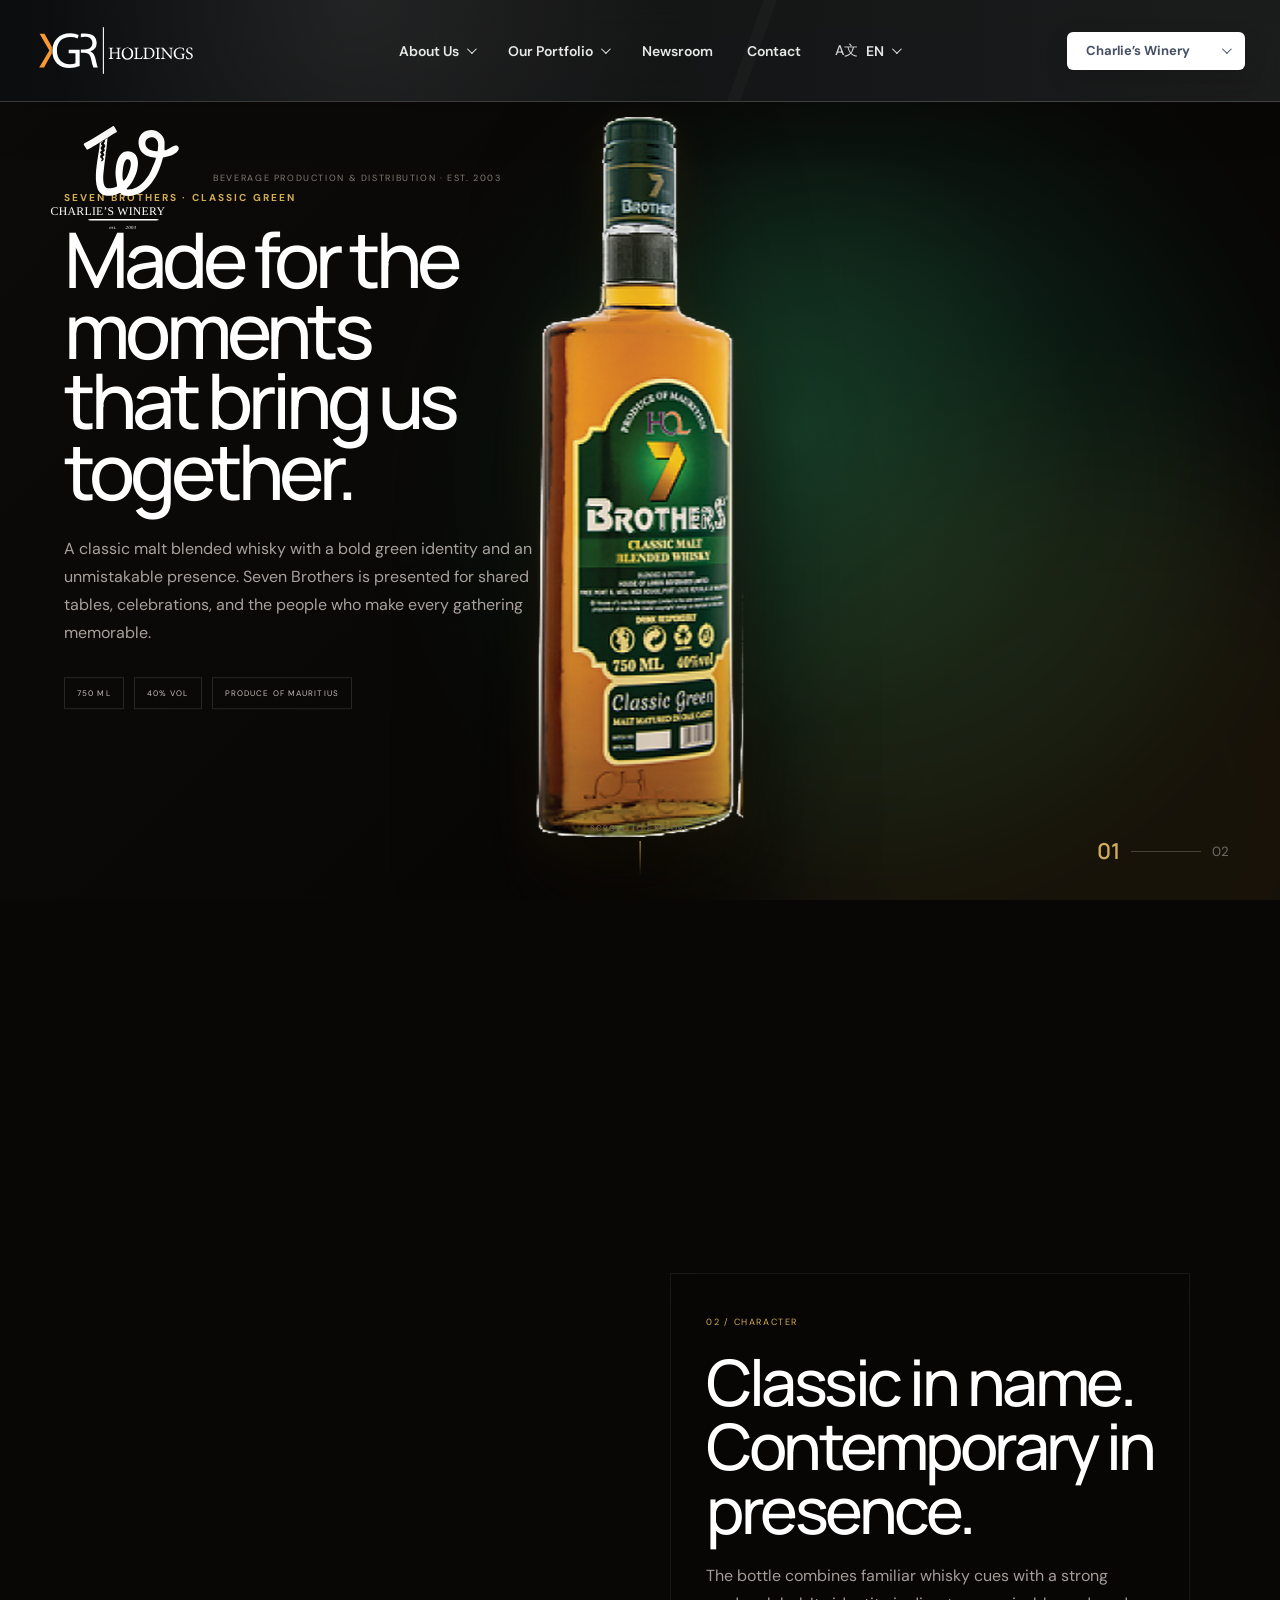
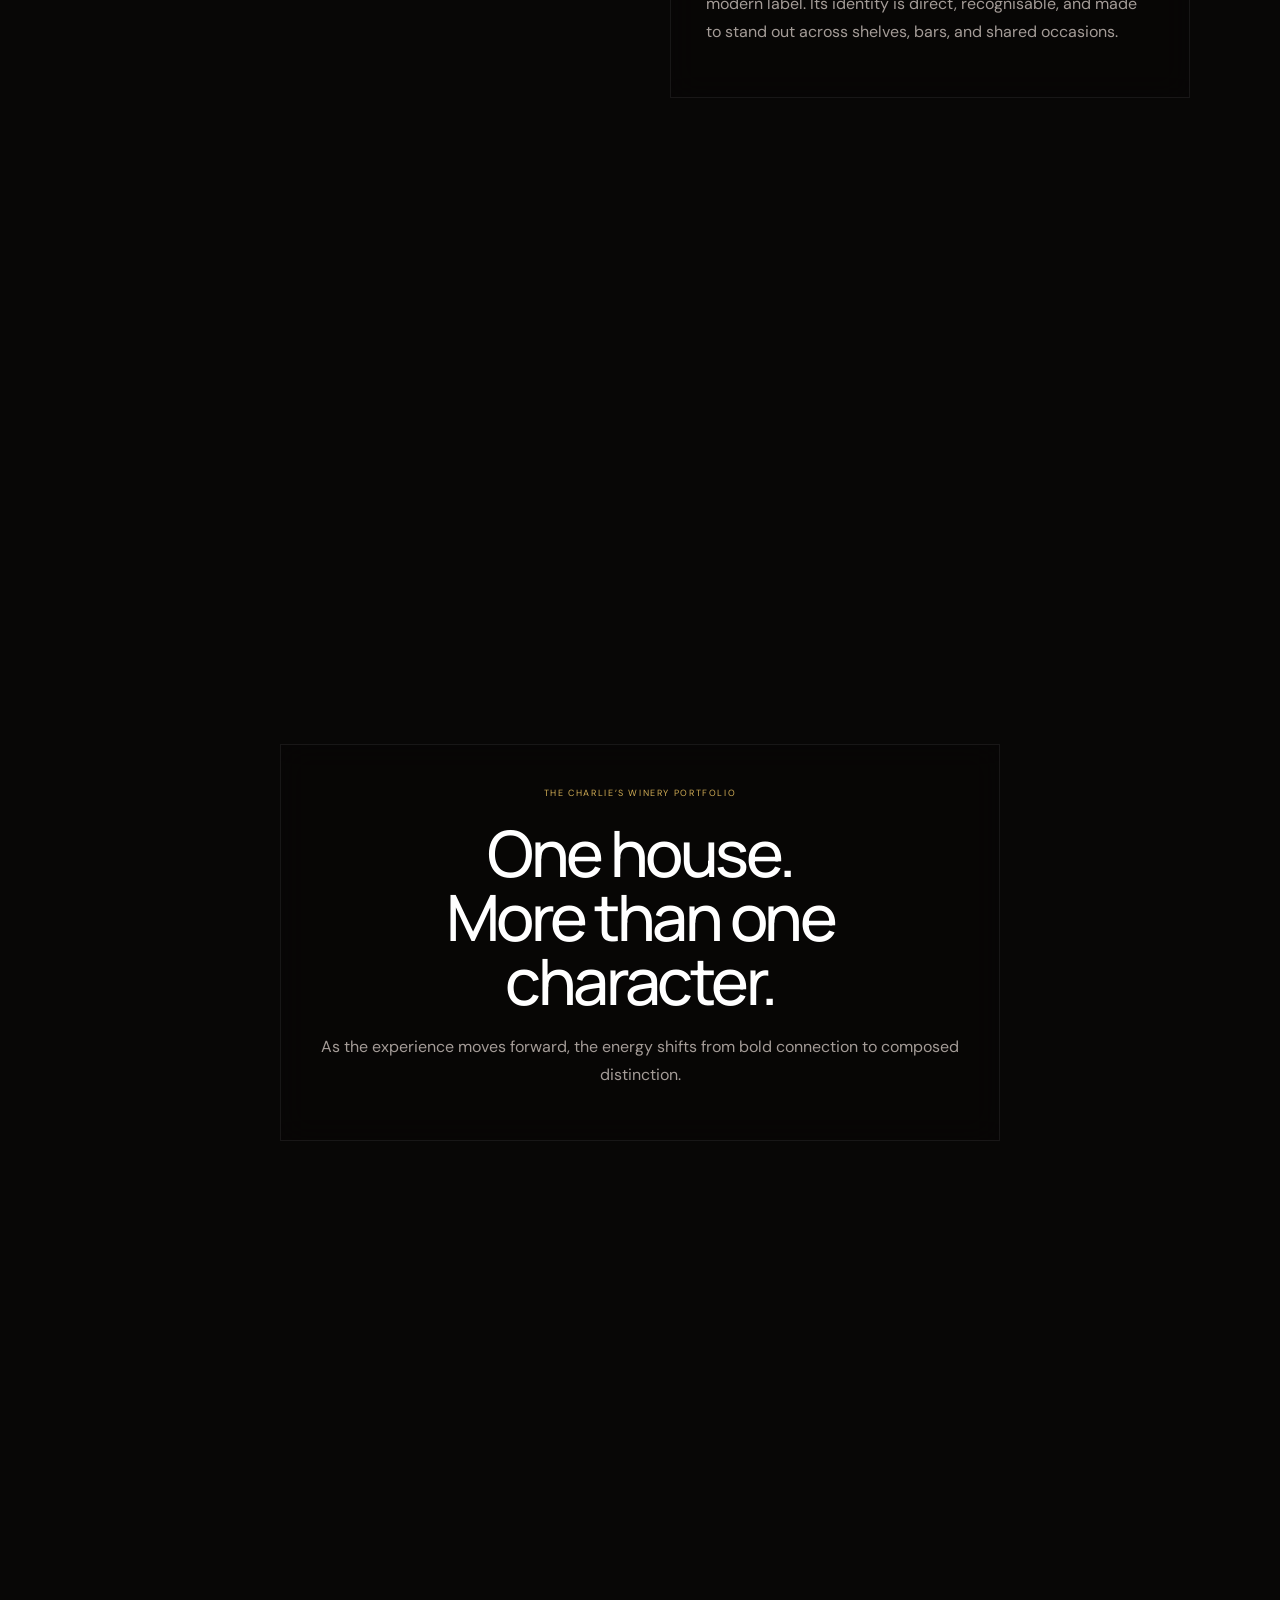
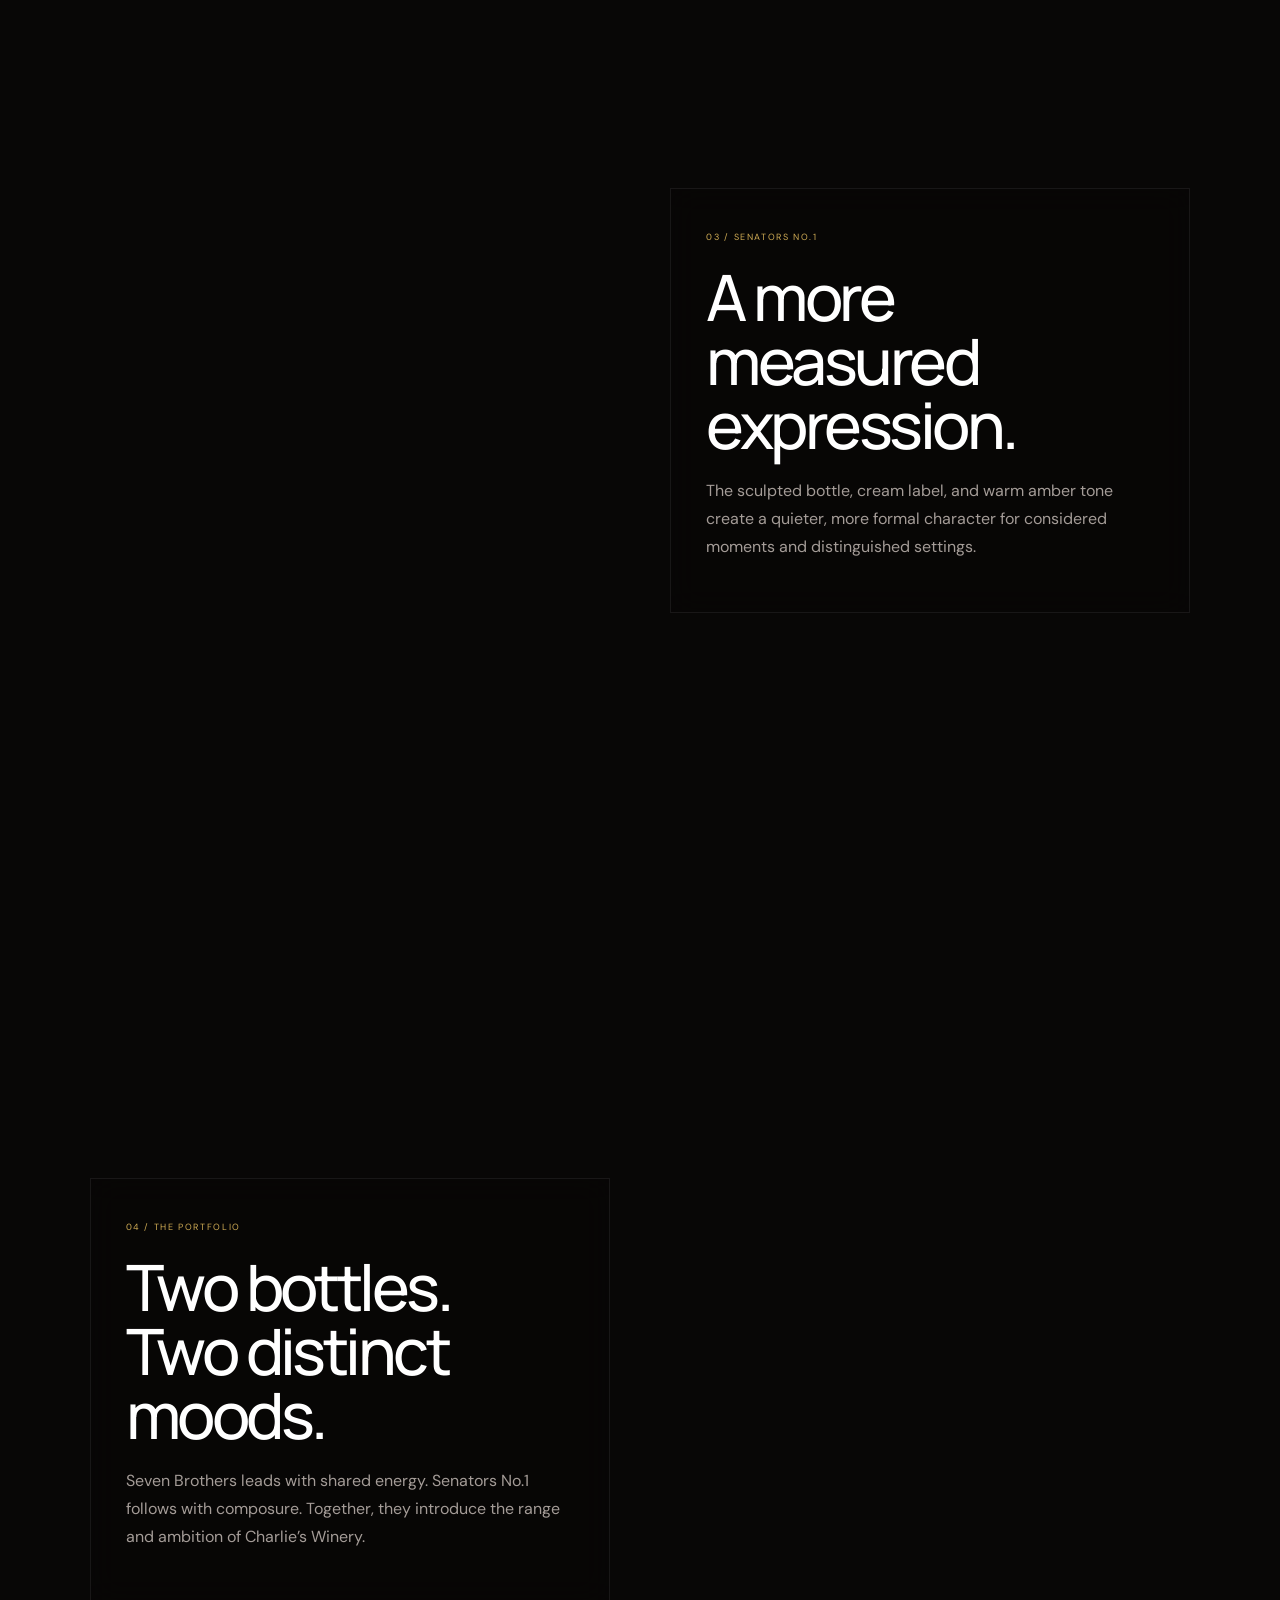
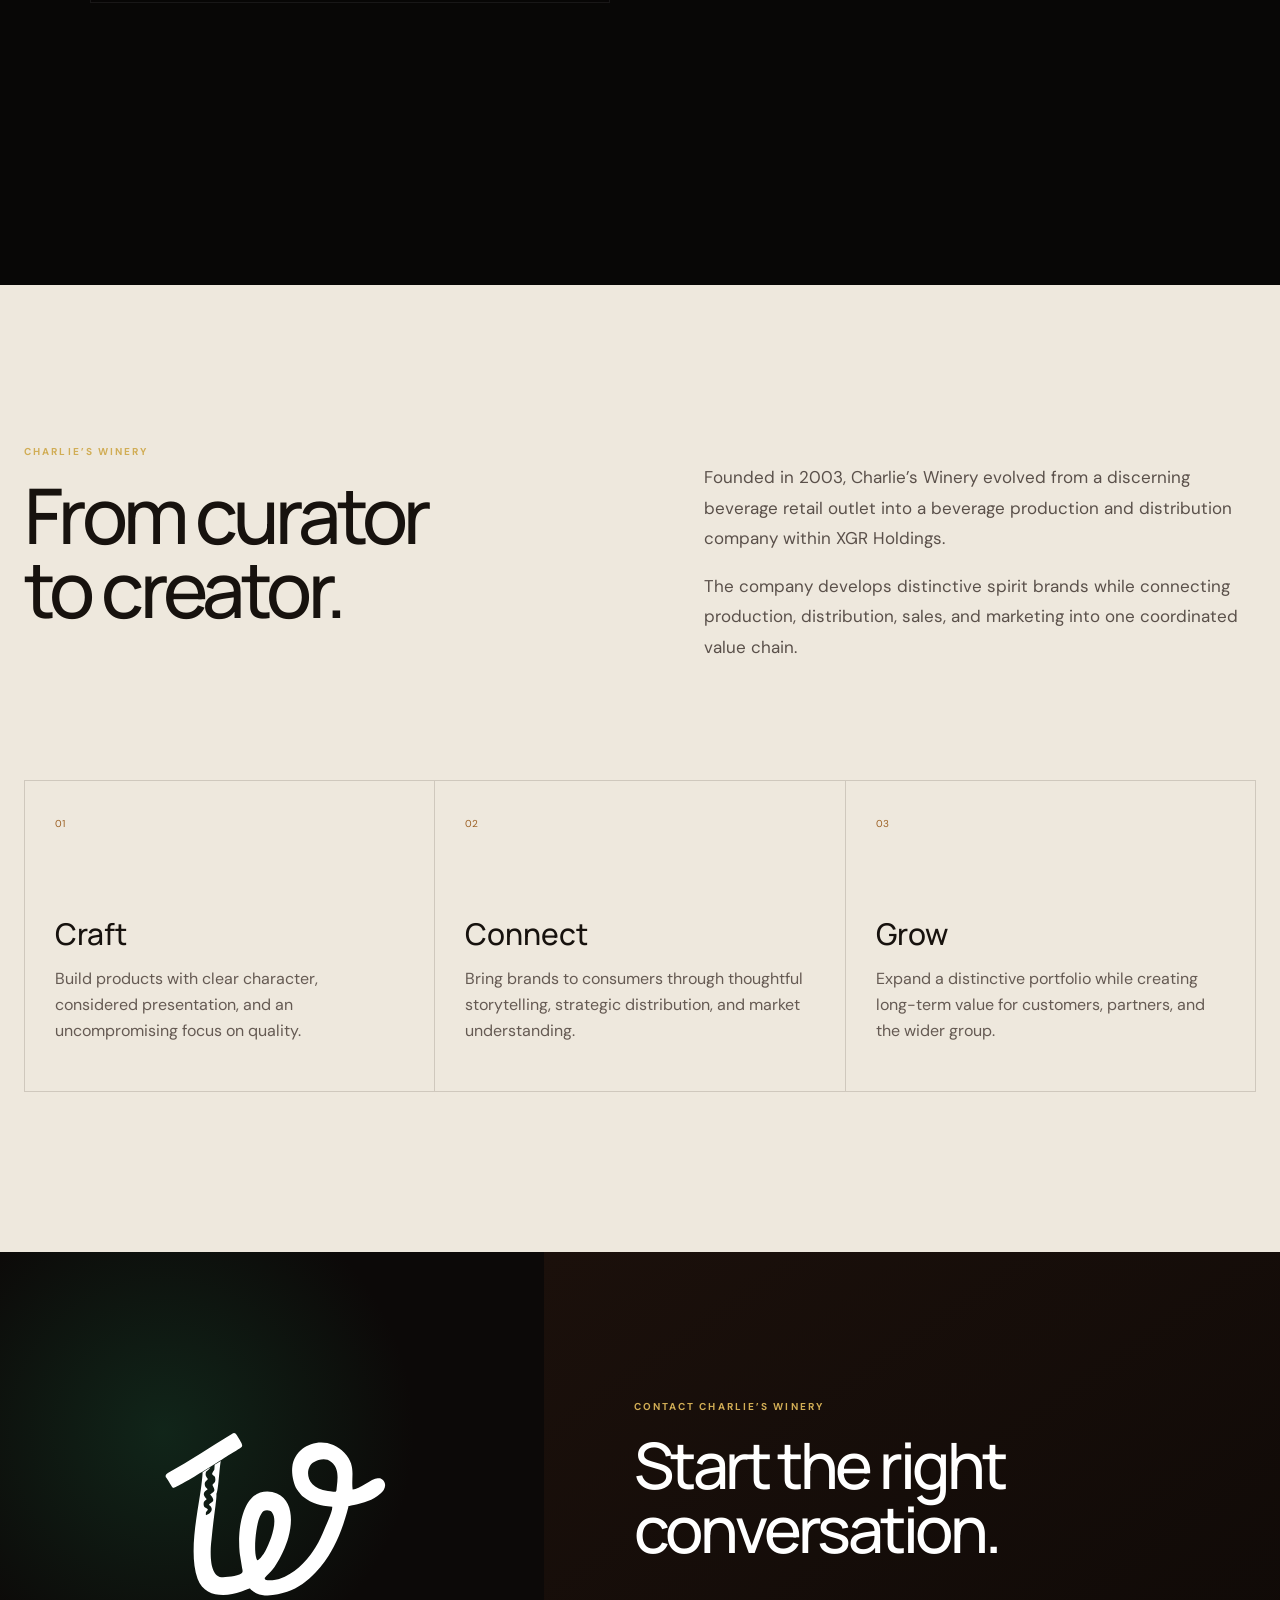
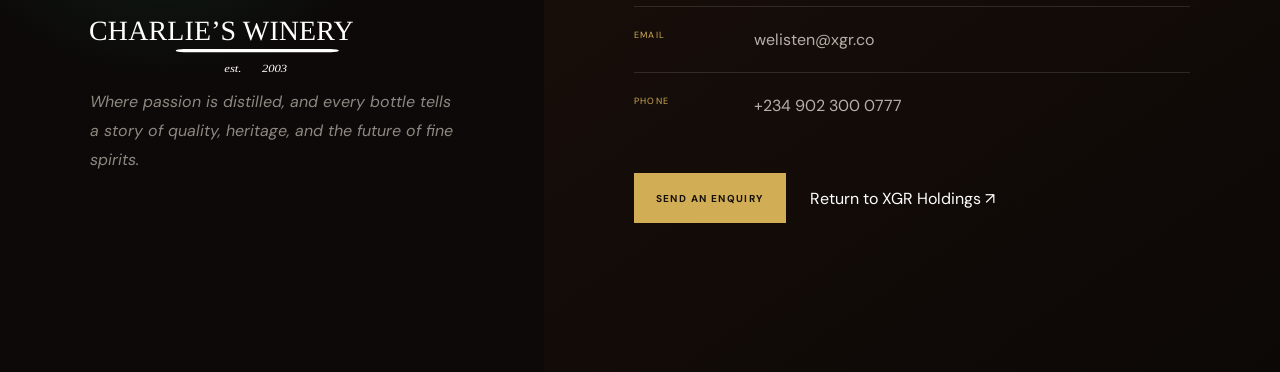
==== commit bda38bb3: "Replace invented bottles with exact official product cutouts" ====
--- a/companies/charlies-winery/index.html
+++ b/companies/charlies-winery/index.html
@@ -1 +1 @@
-<!doctype html><html lang="en"><head><meta charset="utf-8"><meta name="viewport" content="width=device-width,initial-scale=1"><title>Charlie’s Winery | XGR Holdings</title><meta name="description" content="Explore Seven Brothers Classic Green and Senators No.1 through an immersive Charlie’s Winery product experience."><link rel="preconnect" href="https://fonts.googleapis.com"><link rel="preconnect" href="https://fonts.gstatic.com" crossorigin><link href="https://fonts.googleapis.com/css2?family=DM+Sans:wght@400;500;600;700&family=Manrope:wght@400;500;600;700&display=swap" rel="stylesheet"><link rel="stylesheet" href="styles.css"><link rel="stylesheet" href="../../global-nav.css"></head><body class="with-global-header"><header class="global-header" id="nav"><div class="global-header__inner"><a class="global-header__logo" href="../../" aria-label="XGR Holdings home"><img src="../../assets/xgr-holdings-light.svg" alt="XGR Holdings"></a><nav class="global-header__nav" aria-label="Primary navigation"><details class="global-nav-dropdown"><summary>About Us <i class="global-chevron"></i></summary><div class="global-dropdown-menu"><a href="../../#about">About XGR</a><a href="../../#vision">Vision & Philosophy</a></div></details><details class="global-nav-dropdown"><summary>Our Portfolio <i class="global-chevron"></i></summary><div class="global-dropdown-menu"><a href="../../#companies">Our Companies</a><a href="../../#industries">Industries</a><a href="../../#model">How the Group Works</a></div></details><a class="global-nav-link" href="https://xgrdemo.vercel.app/newsroom">Newsroom</a><a class="global-nav-link" href="#contact">Contact</a><details class="global-language"><summary><span class="global-language__icon">A文</span><span>EN</span><i class="global-chevron"></i></summary><div class="global-dropdown-menu"><span>English</span></div></details></nav><details class="company-selector"><summary><span>Charlie’s Winery</span><i class="global-chevron"></i></summary><div class="global-dropdown-menu"><a href="../../">XGR Holdings</a><a href="#top" aria-current="page">Charlie’s Winery</a><a href="../../#companies">Xanadu Global Resources</a><a href="../../#companies">Designated Contractors</a><a href="../../#companies">XGR Hospitality</a><a href="../../#companies">XGR Capital</a><a href="../../#companies">XGRD Foundation</a></div></details><details class="global-mobile-menu"><summary><span>MENU</span><i class="global-chevron"></i></summary><div class="global-mobile-menu__panel"><a href="../../#about">About Us</a><a href="../../#companies">Our Portfolio</a><a href="https://xgrdemo.vercel.app/newsroom">Newsroom</a><a href="#contact">Contact</a><p class="global-mobile-current">Switch company</p><a href="../../">XGR Holdings</a><a href="#top">Charlie’s Winery</a></div></details></div></header><main id="top"><section class="immersive" id="experience"><div class="scene"><div class="scene-grid"></div><div class="scene-glow scene-glow--green"></div><div class="scene-glow scene-glow--gold"></div><div class="brand-lockup"><img src="logo-light.svg" alt="Charlie’s Winery"><span>BEVERAGE PRODUCTION & DISTRIBUTION · EST. 2003</span></div><div class="product-stage"><div class="bottle-wrap bottle-wrap--seven is-active" id="sevenBottle"><div class="bottle bottle--seven"><div class="bottle-cap"><span>7</span><small>BROTHERS</small></div><div class="bottle-neck"></div><div class="bottle-shoulder"></div><div class="bottle-body"><div class="liquid"></div><div class="label label--seven"><small>PRODUCE OF MAURITIUS</small><b>7</b><strong>BROTHERS</strong><em>CLASSIC MALT<br>BLENDED WHISKY</em><span>750 ML · 40% VOL</span><i>Classic Green</i></div></div><div class="bottle-base"></div></div></div><div class="bottle-wrap bottle-wrap--senator" id="senatorBottle"><div class="bottle bottle--senator"><div class="bottle-cap bottle-cap--cream"><small>HOUSE OF LORDS</small></div><div class="bottle-neck bottle-neck--clear"></div><div class="bottle-shoulder bottle-shoulder--cut"></div><div class="bottle-body bottle-body--cut"><div class="liquid"></div><div class="label label--senator"><small>750 ML · 40% VOL</small><b>Senators No.1</b><strong>WHISKY</strong><em>DELUXE MALT BLENDED WHISKY</em><span>HOUSE OF LORDS BEVERAGES LIMITED</span></div></div><div class="bottle-base bottle-base--cut"></div></div></div></div><div class="product-index"><span id="productNumber">01</span><i></i><small>02</small></div><div class="scene-copy scene-copy--seven is-active" id="sevenCopy"><p class="eyebrow">SEVEN BROTHERS · CLASSIC GREEN</p><h1>Made for the moments<br>that bring us together.</h1><p>A classic malt blended whisky with a bold green identity and an unmistakable presence. Seven Brothers is presented for shared tables, celebrations, and the people who make every gathering memorable.</p><div class="facts"><span>750 ML</span><span>40% VOL</span><span>PRODUCE OF MAURITIUS</span></div></div><div class="scene-copy scene-copy--senator" id="senatorCopy"><p class="eyebrow">SENATORS NO.1 · DELUXE MALT BLENDED WHISKY</p><h2>Quiet confidence.<br>A distinguished pour.</h2><p>Senators No.1 carries a more refined expression: warm amber character, a classic presentation, and a bottle designed to hold attention without asking for it.</p><div class="facts"><span>750 ML</span><span>40% VOL</span><span>DELUXE MALT BLEND</span></div></div><div class="scroll-hint"><span>SCROLL TO EXPLORE</span><i></i></div></div><div class="scroll-track"><section class="story-panel story-panel--intro" data-product="seven"><div><span>01 / INTRODUCTION</span><h2>Seven Brothers enters first.</h2><p>Bright green, deep amber, and built around connection. The opening sequence gives the bottle room to move, turn, and command the page.</p></div></section><section class="story-panel story-panel--craft" data-product="seven"><div><span>02 / CHARACTER</span><h2>Classic in name.<br>Contemporary in presence.</h2><p>The bottle combines familiar whisky cues with a strong modern label. Its identity is direct, recognisable, and made to stand out across shelves, bars, and shared occasions.</p></div></section><section class="transition-panel" data-product="transition"><div><span>THE CHARLIE’S WINERY PORTFOLIO</span><h2>One house.<br>More than one character.</h2><p>As the experience moves forward, the energy shifts from bold connection to composed distinction.</p></div></section><section class="story-panel story-panel--senator" data-product="senator"><div><span>03 / SENATORS NO.1</span><h2>A more measured expression.</h2><p>The sculpted bottle, cream label, and warm amber tone create a quieter, more formal character for considered moments and distinguished settings.</p></div></section><section class="story-panel story-panel--portfolio" data-product="senator"><div><span>04 / THE PORTFOLIO</span><h2>Two bottles.<br>Two distinct moods.</h2><p>Seven Brothers leads with shared energy. Senators No.1 follows with composure. Together, they introduce the range and ambition of Charlie’s Winery.</p></div></section></div></section><section class="after-experience"><div class="after-grid"><div><p class="eyebrow">CHARLIE’S WINERY</p><h2>From curator<br>to creator.</h2></div><div><p>Founded in 2003, Charlie’s Winery evolved from a discerning beverage retail outlet into a beverage production and distribution company within XGR Holdings.</p><p>The company develops distinctive spirit brands while connecting production, distribution, sales, and marketing into one coordinated value chain.</p></div></div><div class="brand-columns"><article><span>01</span><h3>Craft</h3><p>Build products with clear character, considered presentation, and an uncompromising focus on quality.</p></article><article><span>02</span><h3>Connect</h3><p>Bring brands to consumers through thoughtful storytelling, strategic distribution, and market understanding.</p></article><article><span>03</span><h3>Grow</h3><p>Expand a distinctive portfolio while creating long-term value for customers, partners, and the wider group.</p></article></div></section><section class="contact" id="contact"><div class="contact-brand"><img src="logo-light.svg" alt="Charlie’s Winery"><p>Where passion is distilled, and every bottle tells a story of quality, heritage, and the future of fine spirits.</p></div><div class="contact-copy"><p class="eyebrow">CONTACT CHARLIE’S WINERY</p><h2>Start the right conversation.</h2><dl><div><dt>Email</dt><dd><a href="mailto:welisten@xgr.co">welisten@xgr.co</a></dd></div><div><dt>Phone</dt><dd><a href="tel:+2349023000777">+234 902 300 0777</a></dd></div></dl><div class="contact-actions"><a class="primary" href="mailto:welisten@xgr.co?subject=Charlie%27s%20Winery%20Enquiry">Send an enquiry</a><a href="../../">Return to XGR Holdings ↗</a></div></div></section></main><script src="../../global-nav.js"></script><script src="experience.js"></script></body></html>+<!doctype html><html lang="en"><head><meta charset="utf-8"><meta name="viewport" content="width=device-width,initial-scale=1"><title>Charlie’s Winery | XGR Holdings</title><meta name="description" content="Explore Seven Brothers Classic Green and Senators No.1 through an immersive Charlie’s Winery product experience."><link rel="preconnect" href="https://fonts.googleapis.com"><link rel="preconnect" href="https://fonts.gstatic.com" crossorigin><link href="https://fonts.googleapis.com/css2?family=DM+Sans:wght@400;500;600;700&family=Manrope:wght@400;500;600;700&display=swap" rel="stylesheet"><link rel="stylesheet" href="styles.css"><link rel="stylesheet" href="../../global-nav.css"></head><body class="with-global-header"><header class="global-header" id="nav"><div class="global-header__inner"><a class="global-header__logo" href="../../" aria-label="XGR Holdings home"><img src="../../assets/xgr-holdings-light.svg" alt="XGR Holdings"></a><nav class="global-header__nav" aria-label="Primary navigation"><details class="global-nav-dropdown"><summary>About Us <i class="global-chevron"></i></summary><div class="global-dropdown-menu"><a href="../../#about">About XGR</a><a href="../../#vision">Vision & Philosophy</a></div></details><details class="global-nav-dropdown"><summary>Our Portfolio <i class="global-chevron"></i></summary><div class="global-dropdown-menu"><a href="../../#companies">Our Companies</a><a href="../../#industries">Industries</a><a href="../../#model">How the Group Works</a></div></details><a class="global-nav-link" href="https://xgrdemo.vercel.app/newsroom">Newsroom</a><a class="global-nav-link" href="#contact">Contact</a><details class="global-language"><summary><span class="global-language__icon">A文</span><span>EN</span><i class="global-chevron"></i></summary><div class="global-dropdown-menu"><span>English</span></div></details></nav><details class="company-selector"><summary><span>Charlie’s Winery</span><i class="global-chevron"></i></summary><div class="global-dropdown-menu"><a href="../../">XGR Holdings</a><a href="#top" aria-current="page">Charlie’s Winery</a><a href="../../#companies">Xanadu Global Resources</a><a href="../../#companies">Designated Contractors</a><a href="../../#companies">XGR Hospitality</a><a href="../../#companies">XGR Capital</a><a href="../../#companies">XGRD Foundation</a></div></details><details class="global-mobile-menu"><summary><span>MENU</span><i class="global-chevron"></i></summary><div class="global-mobile-menu__panel"><a href="../../#about">About Us</a><a href="../../#companies">Our Portfolio</a><a href="https://xgrdemo.vercel.app/newsroom">Newsroom</a><a href="#contact">Contact</a><p class="global-mobile-current">Switch company</p><a href="../../">XGR Holdings</a><a href="#top">Charlie’s Winery</a></div></details></div></header><main id="top"><section class="immersive" id="experience"><div class="scene"><div class="scene-grid"></div><div class="scene-glow scene-glow--green"></div><div class="scene-glow scene-glow--gold"></div><div class="brand-lockup"><img src="logo-light.svg" alt="Charlie’s Winery"><span>BEVERAGE PRODUCTION & DISTRIBUTION · EST. 2003</span></div><div class="product-stage"><div class="bottle-wrap bottle-wrap--seven is-active" id="sevenBottle"><img class="product-bottle product-bottle--seven" src="seven-brothers-bottle.png" alt="Seven Brothers Classic Green whisky bottle"></div><div class="bottle-wrap bottle-wrap--senator" id="senatorBottle"><img class="product-bottle product-bottle--senator" src="senators-no1-bottle.png" alt="Senators No.1 whisky bottle"></div></div><div class="product-index"><span id="productNumber">01</span><i></i><small>02</small></div><div class="scene-copy scene-copy--seven is-active" id="sevenCopy"><p class="eyebrow">SEVEN BROTHERS · CLASSIC GREEN</p><h1>Made for the moments<br>that bring us together.</h1><p>A classic malt blended whisky with a bold green identity and an unmistakable presence. Seven Brothers is presented for shared tables, celebrations, and the people who make every gathering memorable.</p><div class="facts"><span>750 ML</span><span>40% VOL</span><span>PRODUCE OF MAURITIUS</span></div></div><div class="scene-copy scene-copy--senator" id="senatorCopy"><p class="eyebrow">SENATORS NO.1 · DELUXE MALT BLENDED WHISKY</p><h2>Quiet confidence.<br>A distinguished pour.</h2><p>Senators No.1 carries a more refined expression: warm amber character, a classic presentation, and a bottle designed to hold attention without asking for it.</p><div class="facts"><span>750 ML</span><span>40% VOL</span><span>DELUXE MALT BLEND</span></div></div><div class="scroll-hint"><span>SCROLL TO EXPLORE</span><i></i></div></div><div class="scroll-track"><section class="story-panel story-panel--intro" data-product="seven"><div><span>01 / INTRODUCTION</span><h2>Seven Brothers enters first.</h2><p>Bright green, deep amber, and built around connection. The opening sequence gives the bottle room to move, turn, and command the page.</p></div></section><section class="story-panel story-panel--craft" data-product="seven"><div><span>02 / CHARACTER</span><h2>Classic in name.<br>Contemporary in presence.</h2><p>The bottle combines familiar whisky cues with a strong modern label. Its identity is direct, recognisable, and made to stand out across shelves, bars, and shared occasions.</p></div></section><section class="transition-panel" data-product="transition"><div><span>THE CHARLIE’S WINERY PORTFOLIO</span><h2>One house.<br>More than one character.</h2><p>As the experience moves forward, the energy shifts from bold connection to composed distinction.</p></div></section><section class="story-panel story-panel--senator" data-product="senator"><div><span>03 / SENATORS NO.1</span><h2>A more measured expression.</h2><p>The sculpted bottle, cream label, and warm amber tone create a quieter, more formal character for considered moments and distinguished settings.</p></div></section><section class="story-panel story-panel--portfolio" data-product="senator"><div><span>04 / THE PORTFOLIO</span><h2>Two bottles.<br>Two distinct moods.</h2><p>Seven Brothers leads with shared energy. Senators No.1 follows with composure. Together, they introduce the range and ambition of Charlie’s Winery.</p></div></section></div></section><section class="after-experience"><div class="after-grid"><div><p class="eyebrow">CHARLIE’S WINERY</p><h2>From curator<br>to creator.</h2></div><div><p>Founded in 2003, Charlie’s Winery evolved from a discerning beverage retail outlet into a beverage production and distribution company within XGR Holdings.</p><p>The company develops distinctive spirit brands while connecting production, distribution, sales, and marketing into one coordinated value chain.</p></div></div><div class="brand-columns"><article><span>01</span><h3>Craft</h3><p>Build products with clear character, considered presentation, and an uncompromising focus on quality.</p></article><article><span>02</span><h3>Connect</h3><p>Bring brands to consumers through thoughtful storytelling, strategic distribution, and market understanding.</p></article><article><span>03</span><h3>Grow</h3><p>Expand a distinctive portfolio while creating long-term value for customers, partners, and the wider group.</p></article></div></section><section class="contact" id="contact"><div class="contact-brand"><img src="logo-light.svg" alt="Charlie’s Winery"><p>Where passion is distilled, and every bottle tells a story of quality, heritage, and the future of fine spirits.</p></div><div class="contact-copy"><p class="eyebrow">CONTACT CHARLIE’S WINERY</p><h2>Start the right conversation.</h2><dl><div><dt>Email</dt><dd><a href="mailto:welisten@xgr.co">welisten@xgr.co</a></dd></div><div><dt>Phone</dt><dd><a href="tel:+2349023000777">+234 902 300 0777</a></dd></div></dl><div class="contact-actions"><a class="primary" href="mailto:welisten@xgr.co?subject=Charlie%27s%20Winery%20Enquiry">Send an enquiry</a><a href="../../">Return to XGR Holdings ↗</a></div></div></section></main><script src="../../global-nav.js"></script><script src="experience.js"></script></body></html>
--- a/companies/charlies-winery/styles.css
+++ b/companies/charlies-winery/styles.css
@@ -1 +1,4 @@
-*{box-sizing:border-box}html{scroll-behavior:smooth}body{margin:0;background:#080706;color:#fff;font-family:"DM Sans",sans-serif;overflow-x:hidden}a{color:inherit;text-decoration:none}.immersive{position:relative;background:#080706}.scene{position:sticky;z-index:2;top:0;height:100svh;overflow:hidden;background:radial-gradient(circle at 62% 48%,#17301f 0,transparent 32%),linear-gradient(135deg,#0d0b09,#080706 66%)}.scene-grid{position:absolute;inset:0;opacity:.2;background-image:linear-gradient(#ffffff0a 1px,transparent 1px),linear-gradient(90deg,#ffffff0a 1px,transparent 1px);background-size:70px 70px;mask-image:radial-gradient(circle at 50% 50%,#000,transparent 80%)}.scene-glow{position:absolute;width:55vw;height:55vw;border-radius:50%;filter:blur(80px);opacity:.18;transition:opacity .7s ease,transform 1s ease}.scene-glow--green{left:40%;top:14%;background:#19764d}.scene-glow--gold{right:-12%;bottom:-28%;background:#d39a36;opacity:.08}.brand-lockup{position:absolute;z-index:5;left:4vw;top:126px;display:flex;align-items:center;gap:20px}.brand-lockup img{width:142px;height:auto}.brand-lockup span{color:#847b74;font-size:9px;letter-spacing:.18em}.product-stage{position:absolute;z-index:3;left:50%;top:52%;width:min(42vw,560px);height:min(78vh,760px);transform:translate(-50%,-50%);perspective:1600px}.bottle-wrap{position:absolute;inset:0;display:grid;place-items:center;opacity:0;transform:translate3d(50%,18%,0) rotate(14deg) scale(.74);transition:opacity .75s ease,transform 1s cubic-bezier(.2,.8,.2,1);filter:drop-shadow(0 58px 60px rgba(0,0,0,.48))}.bottle-wrap.is-active{opacity:1;transform:translate3d(0,0,0) rotate(0) scale(1)}.bottle{position:relative;width:230px;height:610px;transform-style:preserve-3d;transition:transform .12s linear}.bottle::after{content:"";position:absolute;inset:0;border-radius:inherit;background:linear-gradient(90deg,rgba(255,255,255,.18),transparent 18% 62%,rgba(255,255,255,.08));mix-blend-mode:screen;pointer-events:none}.bottle-cap{position:absolute;z-index:5;left:50%;top:0;width:92px;height:95px;padding-top:18px;border-radius:15px 15px 8px 8px;background:linear-gradient(90deg,#10271e,#285e48 48%,#0d2118);border:1px solid #ffffff20;text-align:center;transform:translateX(-50%);box-shadow:inset 12px 0 18px #ffffff0d,inset -14px 0 20px #0006}.bottle-cap span{display:block;color:#d9c17c;font:700 34px/1 Manrope}.bottle-cap small{font-size:8px;font-weight:700}.bottle-neck{position:absolute;z-index:3;left:50%;top:78px;width:86px;height:155px;border:1px solid #ffffff30;background:linear-gradient(90deg,#6b3118cc,#d58a3aaa 45%,#783713cc);transform:translateX(-50%)}.bottle-shoulder{position:absolute;z-index:2;left:50%;top:202px;width:196px;height:90px;border:1px solid #ffffff2b;border-radius:52% 52% 12% 12%;background:linear-gradient(90deg,#55200dcc,#c26820dd 48%,#56210dcc);transform:translateX(-50%)}.bottle-body{position:absolute;z-index:2;left:50%;top:240px;width:224px;height:340px;overflow:hidden;border:1px solid #ffffff2d;border-radius:24px 24px 34px 34px;background:linear-gradient(90deg,#461706,#b95214 42%,#6c250b 72%,#321006);transform:translateX(-50%);box-shadow:inset 22px 0 34px #ffd58912,inset -28px 0 42px #0008}.liquid{position:absolute;inset:0;background:linear-gradient(180deg,#d8781c33,#7d240dcc 78%,#451306);mix-blend-mode:screen}.label{position:absolute;z-index:3;left:18px;right:18px;top:38px;min-height:245px;padding:22px 12px 15px;text-align:center;border:1px solid #d5b46588;box-shadow:0 14px 35px #0006}.label--seven{color:#fff;background:radial-gradient(circle at 50% 28%,#1b8b63,#09513b 50%,#083527 100%);clip-path:polygon(10% 0,90% 0,100% 9%,100% 88%,90% 100%,10% 100%,0 88%,0 9%)}.label small{display:block;font-size:8px;letter-spacing:.08em}.label b{display:block;color:#d6af39;font:700 74px/.9 Manrope;text-shadow:0 3px 0 #102}.label strong{display:block;margin-top:2px;font:700 29px/.9 Manrope;letter-spacing:-.05em}.label em{display:block;margin-top:14px;color:#c5b490;font:600 10px/1.4 Manrope;font-style:normal}.label span{display:block;margin-top:18px;font-size:9px}.label i{display:block;margin:12px -8px -5px;padding:8px 4px;color:#fff;background:#31473b;font:500 18px/1 Manrope;font-style:normal}.bottle-base{position:absolute;left:50%;bottom:0;width:216px;height:48px;border-radius:0 0 42px 42px;background:linear-gradient(90deg,#371007,#8d2b0e 48%,#371007);transform:translateX(-50%)}.bottle--senator{height:625px}.bottle-cap--cream{width:98px;height:100px;padding:30px 7px 0;color:#303740;background:linear-gradient(90deg,#b5a26e,#f0dfad 48%,#aa9564)}.bottle-cap--cream small{font-size:7px}.bottle-neck--clear{top:88px;width:88px;height:150px;background:linear-gradient(90deg,#ffffff12,#ffffff38 45%,#ffffff0c)}.bottle-shoulder--cut{top:205px;width:194px;height:110px;border-radius:44% 44% 14% 14%;background:linear-gradient(90deg,#8e4c18bb,#e69a3dbb 48%,#7f4014bb);clip-path:polygon(20% 0,80% 0,100% 70%,96% 100%,4% 100%,0 70%)}.bottle-body--cut{top:272px;height:304px;border-radius:12px 12px 30px 30px;background:linear-gradient(90deg,#521d08,#b64f13 45%,#632208 75%,#341005);clip-path:polygon(4% 0,96% 0,100% 100%,0 100%)}.label--senator{top:82px;min-height:165px;padding:18px 10px;color:#241c15;background:linear-gradient(135deg,#e2d19c,#b7a264);border-color:#5b4025;clip-path:polygon(4% 12%,12% 4%,88% 4%,96% 12%,96% 88%,88% 96%,12% 96%,4% 88%)}.label--senator b{margin:16px 0 4px;color:#3d2b21;font:500 26px/1 "Manrope"}.label--senator strong{font-size:15px;letter-spacing:.16em}.label--senator em{margin-top:9px;color:#47382b;font-size:8px}.label--senator span{margin-top:12px;font-size:7px}.bottle-base--cut{width:212px;background:linear-gradient(90deg,#411307,#8d2d0e 48%,#411307)}.scene-copy{position:absolute;z-index:4;left:5vw;top:50%;width:min(37vw,540px);opacity:0;transform:translateY(calc(-50% + 35px));transition:opacity .65s ease,transform .8s ease}.scene-copy.is-active{opacity:1;transform:translateY(-50%)}.scene-copy--senator{left:auto;right:5vw;text-align:right}.eyebrow{margin:0 0 20px;color:#d1ad55;font-size:10px;font-weight:700;letter-spacing:.21em;text-transform:uppercase}.scene-copy h1,.scene-copy h2{margin:0;font:500 clamp(48px,6vw,92px)/.92 Manrope;letter-spacing:-.065em}.scene-copy p:not(.eyebrow){max-width:570px;margin:28px 0 0;color:#a9a19b;font-size:16px;line-height:1.75}.scene-copy--senator p:not(.eyebrow){margin-left:auto}.facts{margin-top:30px;display:flex;gap:10px;flex-wrap:wrap}.scene-copy--senator .facts{justify-content:flex-end}.facts span{padding:10px 12px;border:1px solid #ffffff1f;color:#c6beb8;font-size:8px;letter-spacing:.14em}.product-index{position:absolute;z-index:5;right:4vw;bottom:38px;display:flex;align-items:center;gap:11px;color:#fff}.product-index span{color:#d1ad55;font:600 22px/1 Manrope}.product-index i{width:70px;height:1px;background:#ffffff33}.product-index small{color:#6e6b68}.scroll-hint{position:absolute;z-index:5;left:50%;bottom:24px;display:flex;flex-direction:column;align-items:center;gap:8px;color:#716d69;font-size:8px;letter-spacing:.16em;transform:translateX(-50%)}.scroll-hint i{width:1px;height:35px;background:linear-gradient(#d1ad55,transparent)}.scroll-track{position:relative;z-index:1;margin-top:-100svh}.story-panel,.transition-panel{min-height:110svh;padding:150px 7vw;display:flex;align-items:center}.story-panel>div,.transition-panel>div{max-width:520px;padding:35px;background:#080706d9;border:1px solid #ffffff12;backdrop-filter:blur(15px)}.story-panel:nth-child(even)>div{margin-left:auto}.story-panel span,.transition-panel span{color:#d1ad55;font-size:9px;letter-spacing:.18em}.story-panel h2,.transition-panel h2{margin:20px 0;font:500 clamp(42px,5vw,72px)/1 Manrope;letter-spacing:-.055em}.story-panel p,.transition-panel p{color:#a49c97;line-height:1.75}.transition-panel{min-height:125svh;justify-content:center;text-align:center}.transition-panel>div{max-width:720px}.after-experience{padding:160px max(24px,calc((100vw - 1240px)/2));color:#17120e;background:#eee8dd}.after-grid{display:grid;grid-template-columns:1fr 1fr;gap:10vw}.after-grid h2{margin:0;font:500 clamp(52px,6vw,90px)/.96 Manrope;letter-spacing:-.06em}.after-grid>div:last-child{color:#5a504a;font-size:17px;line-height:1.8}.brand-columns{margin-top:100px;display:grid;grid-template-columns:repeat(3,1fr);border-top:1px solid #38291e2b;border-left:1px solid #38291e2b}.brand-columns article{min-height:300px;padding:30px;border-right:1px solid #38291e2b;border-bottom:1px solid #38291e2b}.brand-columns span{color:#9b5f22;font-size:10px}.brand-columns h3{margin:85px 0 12px;font:500 30px/1.1 Manrope}.brand-columns p{color:#655a53;line-height:1.65}.contact{min-height:720px;display:grid;grid-template-columns:.85fr 1.15fr;background:#080706}.contact-brand,.contact-copy{padding:110px max(36px,7vw);display:flex;flex-direction:column;justify-content:center}.contact-brand{background:radial-gradient(circle at 30% 25%,#1a5d3c55,transparent 38%),#0c0908}.contact-brand img{width:min(360px,90%)}.contact-brand p{max-width:520px;color:#8f8781;font-style:italic;line-height:1.8}.contact-copy{background:linear-gradient(145deg,#1b100b,#0c0806)}.contact-copy h2{margin:0;font:500 clamp(46px,5vw,76px)/1 Manrope;letter-spacing:-.055em}.contact-copy dl{margin:45px 0 0}.contact-copy dl div{display:grid;grid-template-columns:100px 1fr;gap:20px;padding:22px 0;border-top:1px solid #ffffff1f}.contact-copy dt{color:#d1ad55;font-size:9px;letter-spacing:.15em;text-transform:uppercase}.contact-copy dd{margin:0;color:#b7afa9}.contact-actions{margin-top:35px;display:flex;align-items:center;gap:24px}.primary{min-height:50px;padding:0 22px;display:inline-flex;align-items:center;background:#d1ad55;color:#17100a;font-size:10px;font-weight:700;letter-spacing:.14em;text-transform:uppercase}@media(max-width:980px){.brand-lockup{top:100px}.brand-lockup span{display:none}.product-stage{left:66%;width:45vw}.scene-copy{width:48vw}.scene-copy--senator{right:auto;left:5vw;text-align:left}.scene-copy--senator p:not(.eyebrow){margin-left:0}.scene-copy--senator .facts{justify-content:flex-start}.bottle{transform:scale(.82)}.after-grid,.contact{grid-template-columns:1fr}.brand-columns{grid-template-columns:1fr}.brand-columns article{min-height:220px}.brand-columns h3{margin-top:55px}}@media(max-width:700px){.scene{height:100svh}.brand-lockup{left:20px;top:92px}.brand-lockup img{width:110px}.product-stage{left:50%;top:46%;width:100vw;height:62vh}.bottle{transform:scale(.64)}.scene-copy,.scene-copy--senator{left:20px;right:20px;top:auto;bottom:54px;width:auto;text-align:left;transform:translateY(22px)}.scene-copy.is-active{transform:none}.scene-copy h1,.scene-copy h2{font-size:42px}.scene-copy p:not(.eyebrow){display:none}.facts{margin-top:16px}.product-index{right:18px;bottom:18px}.scroll-hint{display:none}.story-panel,.transition-panel{min-height:120svh;padding:110px 20px;align-items:flex-end}.story-panel>div,.transition-panel>div{padding:24px}.story-panel:nth-child(even)>div{margin-left:0}.after-experience{padding:110px 20px}.after-grid{grid-template-columns:1fr}.brand-columns{margin-top:60px}.contact-brand,.contact-copy{padding:90px 26px}.contact-actions{align-items:flex-start;flex-direction:column}}@media(prefers-reduced-motion:reduce){.bottle-wrap,.scene-copy,.bottle{transition:none!important}.bottle{transform:scale(.8)!important}}+*{box-sizing:border-box}html{scroll-behavior:smooth}body{margin:0;background:#080706;color:#fff;font-family:"DM Sans",sans-serif;overflow-x:hidden}a{color:inherit;text-decoration:none}.immersive{position:relative;background:#080706}.scene{position:sticky;z-index:2;top:0;height:100svh;overflow:hidden;background:radial-gradient(circle at 62% 48%,#17301f 0,transparent 32%),linear-gradient(135deg,#0d0b09,#080706 66%)}.scene-grid{position:absolute;inset:0;opacity:.2;background-image:linear-gradient(#ffffff0a 1px,transparent 1px),linear-gradient(90deg,#ffffff0a 1px,transparent 1px);background-size:70px 70px;mask-image:radial-gradient(circle at 50% 50%,#000,transparent 80%)}.scene-glow{position:absolute;width:55vw;height:55vw;border-radius:50%;filter:blur(80px);opacity:.18;transition:opacity .7s ease,transform 1s ease}.scene-glow--green{left:40%;top:14%;background:#19764d}.scene-glow--gold{right:-12%;bottom:-28%;background:#d39a36;opacity:.08}.brand-lockup{position:absolute;z-index:5;left:4vw;top:126px;display:flex;align-items:center;gap:20px}.brand-lockup img{width:142px;height:auto}.brand-lockup span{color:#847b74;font-size:9px;letter-spacing:.18em}.product-stage{position:absolute;z-index:3;left:50%;top:52%;width:min(42vw,560px);height:min(78vh,760px);transform:translate(-50%,-50%);perspective:1600px}.bottle-wrap{position:absolute;inset:0;display:grid;place-items:center;opacity:0;transform:translate3d(50%,18%,0) rotate(14deg) scale(.74);transition:opacity .75s ease,transform 1s cubic-bezier(.2,.8,.2,1);filter:drop-shadow(0 58px 60px rgba(0,0,0,.48))}.bottle-wrap.is-active{opacity:1;transform:translate3d(0,0,0) rotate(0) scale(1)}.bottle{position:relative;width:230px;height:610px;transform-style:preserve-3d;transition:transform .12s linear}.bottle::after{content:"";position:absolute;inset:0;border-radius:inherit;background:linear-gradient(90deg,rgba(255,255,255,.18),transparent 18% 62%,rgba(255,255,255,.08));mix-blend-mode:screen;pointer-events:none}.bottle-cap{position:absolute;z-index:5;left:50%;top:0;width:92px;height:95px;padding-top:18px;border-radius:15px 15px 8px 8px;background:linear-gradient(90deg,#10271e,#285e48 48%,#0d2118);border:1px solid #ffffff20;text-align:center;transform:translateX(-50%);box-shadow:inset 12px 0 18px #ffffff0d,inset -14px 0 20px #0006}.bottle-cap span{display:block;color:#d9c17c;font:700 34px/1 Manrope}.bottle-cap small{font-size:8px;font-weight:700}.bottle-neck{position:absolute;z-index:3;left:50%;top:78px;width:86px;height:155px;border:1px solid #ffffff30;background:linear-gradient(90deg,#6b3118cc,#d58a3aaa 45%,#783713cc);transform:translateX(-50%)}.bottle-shoulder{position:absolute;z-index:2;left:50%;top:202px;width:196px;height:90px;border:1px solid #ffffff2b;border-radius:52% 52% 12% 12%;background:linear-gradient(90deg,#55200dcc,#c26820dd 48%,#56210dcc);transform:translateX(-50%)}.bottle-body{position:absolute;z-index:2;left:50%;top:240px;width:224px;height:340px;overflow:hidden;border:1px solid #ffffff2d;border-radius:24px 24px 34px 34px;background:linear-gradient(90deg,#461706,#b95214 42%,#6c250b 72%,#321006);transform:translateX(-50%);box-shadow:inset 22px 0 34px #ffd58912,inset -28px 0 42px #0008}.liquid{position:absolute;inset:0;background:linear-gradient(180deg,#d8781c33,#7d240dcc 78%,#451306);mix-blend-mode:screen}.label{position:absolute;z-index:3;left:18px;right:18px;top:38px;min-height:245px;padding:22px 12px 15px;text-align:center;border:1px solid #d5b46588;box-shadow:0 14px 35px #0006}.label--seven{color:#fff;background:radial-gradient(circle at 50% 28%,#1b8b63,#09513b 50%,#083527 100%);clip-path:polygon(10% 0,90% 0,100% 9%,100% 88%,90% 100%,10% 100%,0 88%,0 9%)}.label small{display:block;font-size:8px;letter-spacing:.08em}.label b{display:block;color:#d6af39;font:700 74px/.9 Manrope;text-shadow:0 3px 0 #102}.label strong{display:block;margin-top:2px;font:700 29px/.9 Manrope;letter-spacing:-.05em}.label em{display:block;margin-top:14px;color:#c5b490;font:600 10px/1.4 Manrope;font-style:normal}.label span{display:block;margin-top:18px;font-size:9px}.label i{display:block;margin:12px -8px -5px;padding:8px 4px;color:#fff;background:#31473b;font:500 18px/1 Manrope;font-style:normal}.bottle-base{position:absolute;left:50%;bottom:0;width:216px;height:48px;border-radius:0 0 42px 42px;background:linear-gradient(90deg,#371007,#8d2b0e 48%,#371007);transform:translateX(-50%)}.bottle--senator{height:625px}.bottle-cap--cream{width:98px;height:100px;padding:30px 7px 0;color:#303740;background:linear-gradient(90deg,#b5a26e,#f0dfad 48%,#aa9564)}.bottle-cap--cream small{font-size:7px}.bottle-neck--clear{top:88px;width:88px;height:150px;background:linear-gradient(90deg,#ffffff12,#ffffff38 45%,#ffffff0c)}.bottle-shoulder--cut{top:205px;width:194px;height:110px;border-radius:44% 44% 14% 14%;background:linear-gradient(90deg,#8e4c18bb,#e69a3dbb 48%,#7f4014bb);clip-path:polygon(20% 0,80% 0,100% 70%,96% 100%,4% 100%,0 70%)}.bottle-body--cut{top:272px;height:304px;border-radius:12px 12px 30px 30px;background:linear-gradient(90deg,#521d08,#b64f13 45%,#632208 75%,#341005);clip-path:polygon(4% 0,96% 0,100% 100%,0 100%)}.label--senator{top:82px;min-height:165px;padding:18px 10px;color:#241c15;background:linear-gradient(135deg,#e2d19c,#b7a264);border-color:#5b4025;clip-path:polygon(4% 12%,12% 4%,88% 4%,96% 12%,96% 88%,88% 96%,12% 96%,4% 88%)}.label--senator b{margin:16px 0 4px;color:#3d2b21;font:500 26px/1 "Manrope"}.label--senator strong{font-size:15px;letter-spacing:.16em}.label--senator em{margin-top:9px;color:#47382b;font-size:8px}.label--senator span{margin-top:12px;font-size:7px}.bottle-base--cut{width:212px;background:linear-gradient(90deg,#411307,#8d2d0e 48%,#411307)}.scene-copy{position:absolute;z-index:4;left:5vw;top:50%;width:min(37vw,540px);opacity:0;transform:translateY(calc(-50% + 35px));transition:opacity .65s ease,transform .8s ease}.scene-copy.is-active{opacity:1;transform:translateY(-50%)}.scene-copy--senator{left:auto;right:5vw;text-align:right}.eyebrow{margin:0 0 20px;color:#d1ad55;font-size:10px;font-weight:700;letter-spacing:.21em;text-transform:uppercase}.scene-copy h1,.scene-copy h2{margin:0;font:500 clamp(48px,6vw,92px)/.92 Manrope;letter-spacing:-.065em}.scene-copy p:not(.eyebrow){max-width:570px;margin:28px 0 0;color:#a9a19b;font-size:16px;line-height:1.75}.scene-copy--senator p:not(.eyebrow){margin-left:auto}.facts{margin-top:30px;display:flex;gap:10px;flex-wrap:wrap}.scene-copy--senator .facts{justify-content:flex-end}.facts span{padding:10px 12px;border:1px solid #ffffff1f;color:#c6beb8;font-size:8px;letter-spacing:.14em}.product-index{position:absolute;z-index:5;right:4vw;bottom:38px;display:flex;align-items:center;gap:11px;color:#fff}.product-index span{color:#d1ad55;font:600 22px/1 Manrope}.product-index i{width:70px;height:1px;background:#ffffff33}.product-index small{color:#6e6b68}.scroll-hint{position:absolute;z-index:5;left:50%;bottom:24px;display:flex;flex-direction:column;align-items:center;gap:8px;color:#716d69;font-size:8px;letter-spacing:.16em;transform:translateX(-50%)}.scroll-hint i{width:1px;height:35px;background:linear-gradient(#d1ad55,transparent)}.scroll-track{position:relative;z-index:1;margin-top:-100svh}.story-panel,.transition-panel{min-height:110svh;padding:150px 7vw;display:flex;align-items:center}.story-panel>div,.transition-panel>div{max-width:520px;padding:35px;background:#080706d9;border:1px solid #ffffff12;backdrop-filter:blur(15px)}.story-panel:nth-child(even)>div{margin-left:auto}.story-panel span,.transition-panel span{color:#d1ad55;font-size:9px;letter-spacing:.18em}.story-panel h2,.transition-panel h2{margin:20px 0;font:500 clamp(42px,5vw,72px)/1 Manrope;letter-spacing:-.055em}.story-panel p,.transition-panel p{color:#a49c97;line-height:1.75}.transition-panel{min-height:125svh;justify-content:center;text-align:center}.transition-panel>div{max-width:720px}.after-experience{padding:160px max(24px,calc((100vw - 1240px)/2));color:#17120e;background:#eee8dd}.after-grid{display:grid;grid-template-columns:1fr 1fr;gap:10vw}.after-grid h2{margin:0;font:500 clamp(52px,6vw,90px)/.96 Manrope;letter-spacing:-.06em}.after-grid>div:last-child{color:#5a504a;font-size:17px;line-height:1.8}.brand-columns{margin-top:100px;display:grid;grid-template-columns:repeat(3,1fr);border-top:1px solid #38291e2b;border-left:1px solid #38291e2b}.brand-columns article{min-height:300px;padding:30px;border-right:1px solid #38291e2b;border-bottom:1px solid #38291e2b}.brand-columns span{color:#9b5f22;font-size:10px}.brand-columns h3{margin:85px 0 12px;font:500 30px/1.1 Manrope}.brand-columns p{color:#655a53;line-height:1.65}.contact{min-height:720px;display:grid;grid-template-columns:.85fr 1.15fr;background:#080706}.contact-brand,.contact-copy{padding:110px max(36px,7vw);display:flex;flex-direction:column;justify-content:center}.contact-brand{background:radial-gradient(circle at 30% 25%,#1a5d3c55,transparent 38%),#0c0908}.contact-brand img{width:min(360px,90%)}.contact-brand p{max-width:520px;color:#8f8781;font-style:italic;line-height:1.8}.contact-copy{background:linear-gradient(145deg,#1b100b,#0c0806)}.contact-copy h2{margin:0;font:500 clamp(46px,5vw,76px)/1 Manrope;letter-spacing:-.055em}.contact-copy dl{margin:45px 0 0}.contact-copy dl div{display:grid;grid-template-columns:100px 1fr;gap:20px;padding:22px 0;border-top:1px solid #ffffff1f}.contact-copy dt{color:#d1ad55;font-size:9px;letter-spacing:.15em;text-transform:uppercase}.contact-copy dd{margin:0;color:#b7afa9}.contact-actions{margin-top:35px;display:flex;align-items:center;gap:24px}.primary{min-height:50px;padding:0 22px;display:inline-flex;align-items:center;background:#d1ad55;color:#17100a;font-size:10px;font-weight:700;letter-spacing:.14em;text-transform:uppercase}@media(max-width:980px){.brand-lockup{top:100px}.brand-lockup span{display:none}.product-stage{left:66%;width:45vw}.scene-copy{width:48vw}.scene-copy--senator{right:auto;left:5vw;text-align:left}.scene-copy--senator p:not(.eyebrow){margin-left:0}.scene-copy--senator .facts{justify-content:flex-start}.bottle{transform:scale(.82)}.after-grid,.contact{grid-template-columns:1fr}.brand-columns{grid-template-columns:1fr}.brand-columns article{min-height:220px}.brand-columns h3{margin-top:55px}}@media(max-width:700px){.scene{height:100svh}.brand-lockup{left:20px;top:92px}.brand-lockup img{width:110px}.product-stage{left:50%;top:46%;width:100vw;height:62vh}.bottle{transform:scale(.64)}.scene-copy,.scene-copy--senator{left:20px;right:20px;top:auto;bottom:54px;width:auto;text-align:left;transform:translateY(22px)}.scene-copy.is-active{transform:none}.scene-copy h1,.scene-copy h2{font-size:42px}.scene-copy p:not(.eyebrow){display:none}.facts{margin-top:16px}.product-index{right:18px;bottom:18px}.scroll-hint{display:none}.story-panel,.transition-panel{min-height:120svh;padding:110px 20px;align-items:flex-end}.story-panel>div,.transition-panel>div{padding:24px}.story-panel:nth-child(even)>div{margin-left:0}.after-experience{padding:110px 20px}.after-grid{grid-template-columns:1fr}.brand-columns{margin-top:60px}.contact-brand,.contact-copy{padding:90px 26px}.contact-actions{align-items:flex-start;flex-direction:column}}@media(prefers-reduced-motion:reduce){.bottle-wrap,.scene-copy,.bottle{transition:none!important}.bottle{transform:scale(.8)!important}}
+
+/* Real product photography: exact official bottles */
+.product-bottle{display:block;width:auto;height:min(78vh,720px);max-width:min(31vw,410px);object-fit:contain;object-position:center;transform-style:preserve-3d;will-change:transform;filter:drop-shadow(0 42px 36px rgba(0,0,0,.52)) drop-shadow(0 10px 18px rgba(210,145,48,.13));transition:transform .12s linear}.product-bottle--seven{height:min(80vh,735px)}.product-bottle--senator{height:min(77vh,705px)}.bottle-wrap::after{content:"";position:absolute;left:50%;bottom:5%;width:54%;height:8%;border-radius:50%;background:radial-gradient(ellipse,rgba(0,0,0,.58),transparent 70%);filter:blur(15px);transform:translateX(-50%);z-index:-1}.bottle-wrap--seven.is-active .product-bottle{animation:realBottleFloat 5.8s ease-in-out infinite alternate}.bottle-wrap--senator.is-active .product-bottle{animation:realBottleFloat 6.2s ease-in-out infinite alternate}.product-bottle:hover{filter:drop-shadow(0 48px 44px rgba(0,0,0,.58)) drop-shadow(0 12px 24px rgba(210,145,48,.2))}@keyframes realBottleFloat{to{margin-top:-10px}}@media(max-width:980px){.product-bottle{height:min(68vh,650px);max-width:min(39vw,360px)}}@media(max-width:700px){.product-bottle,.product-bottle--seven,.product-bottle--senator{height:min(58vh,510px);max-width:68vw}.bottle-wrap::after{bottom:9%;width:48%}}@media(prefers-reduced-motion:reduce){.product-bottle{animation:none!important}}
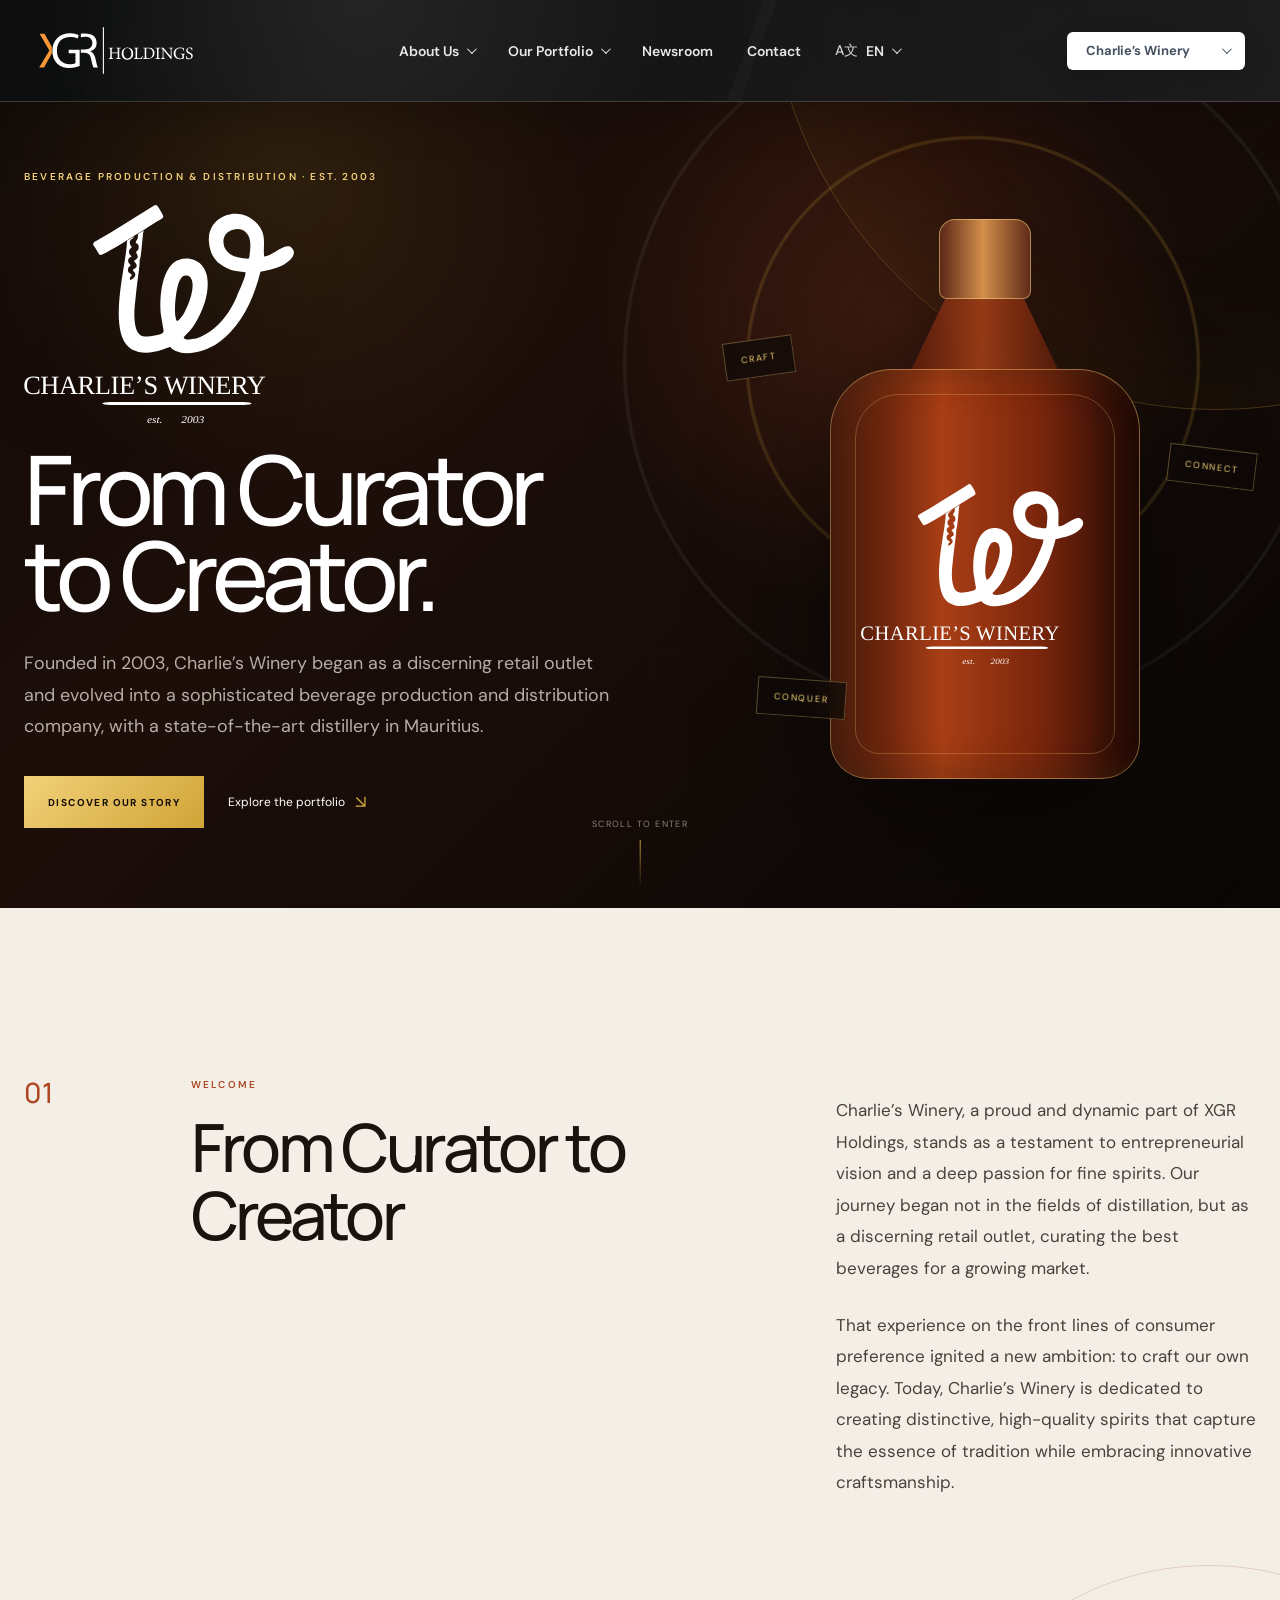
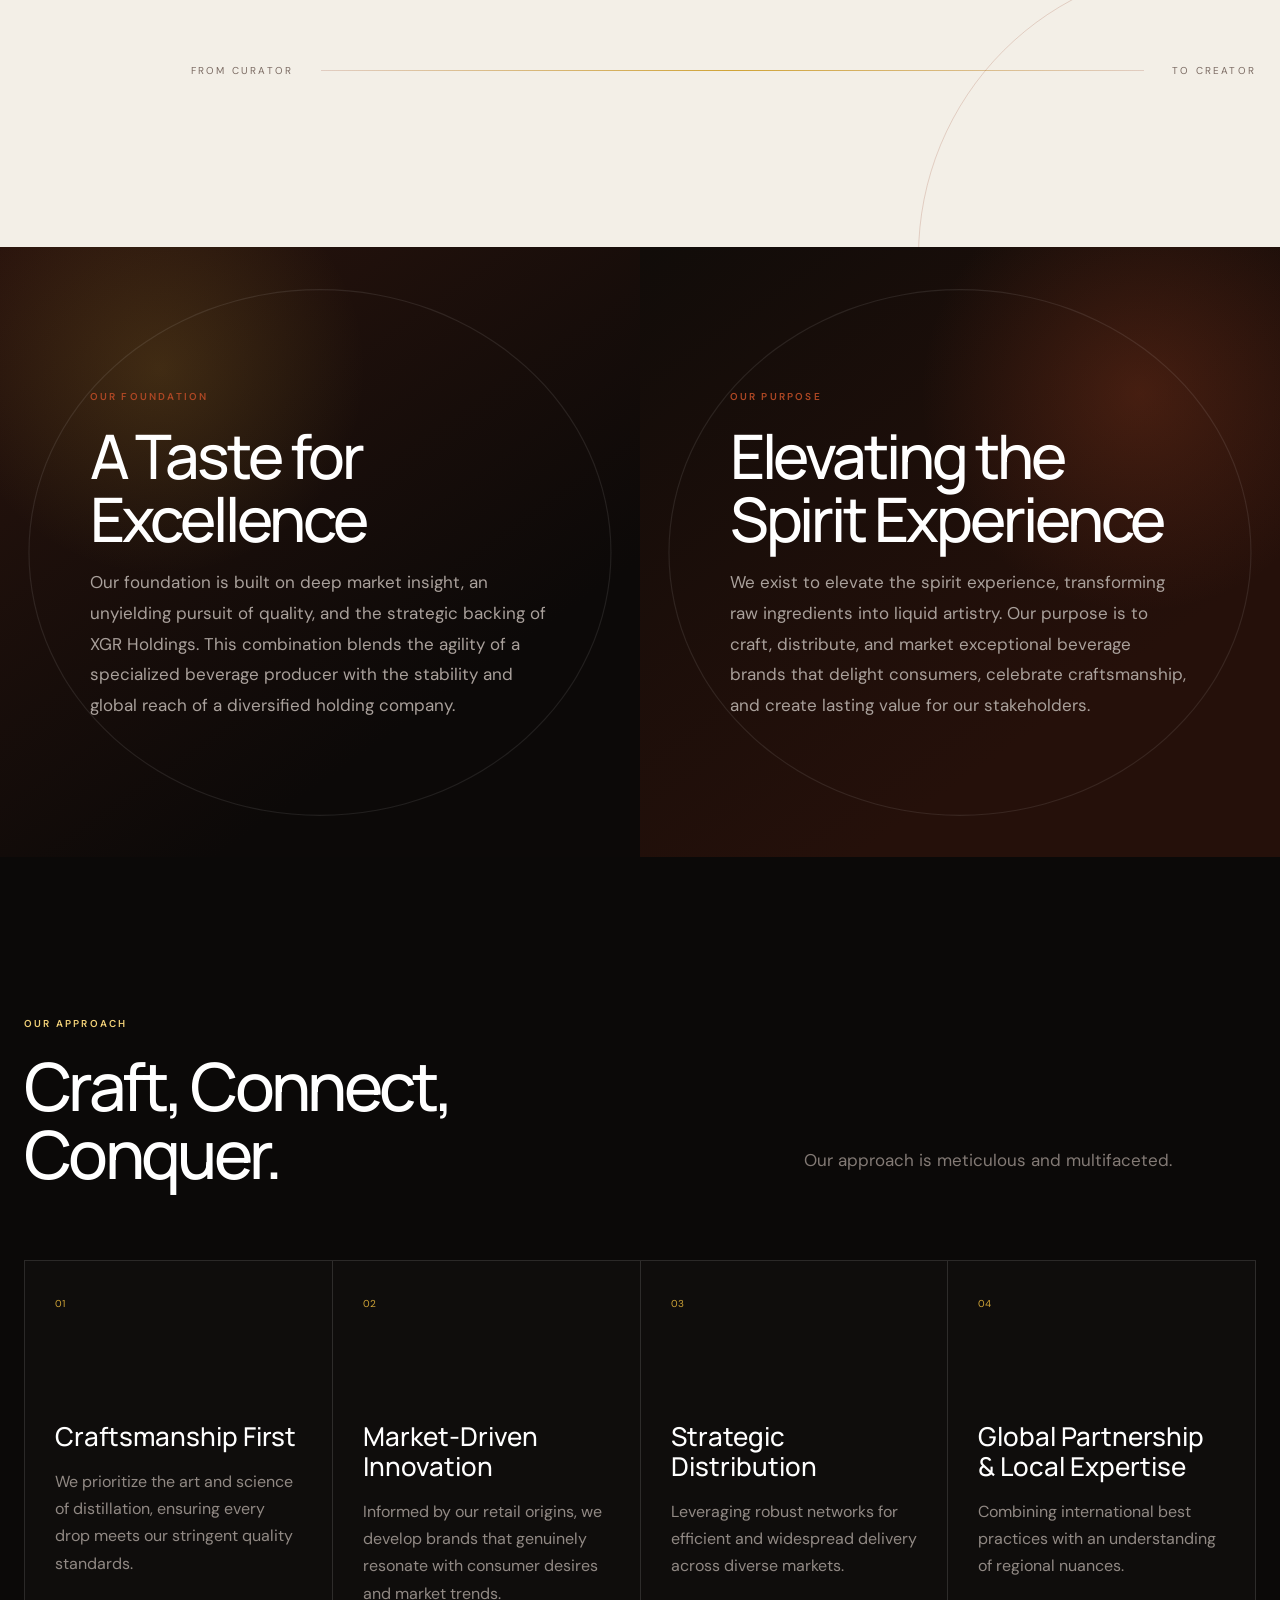
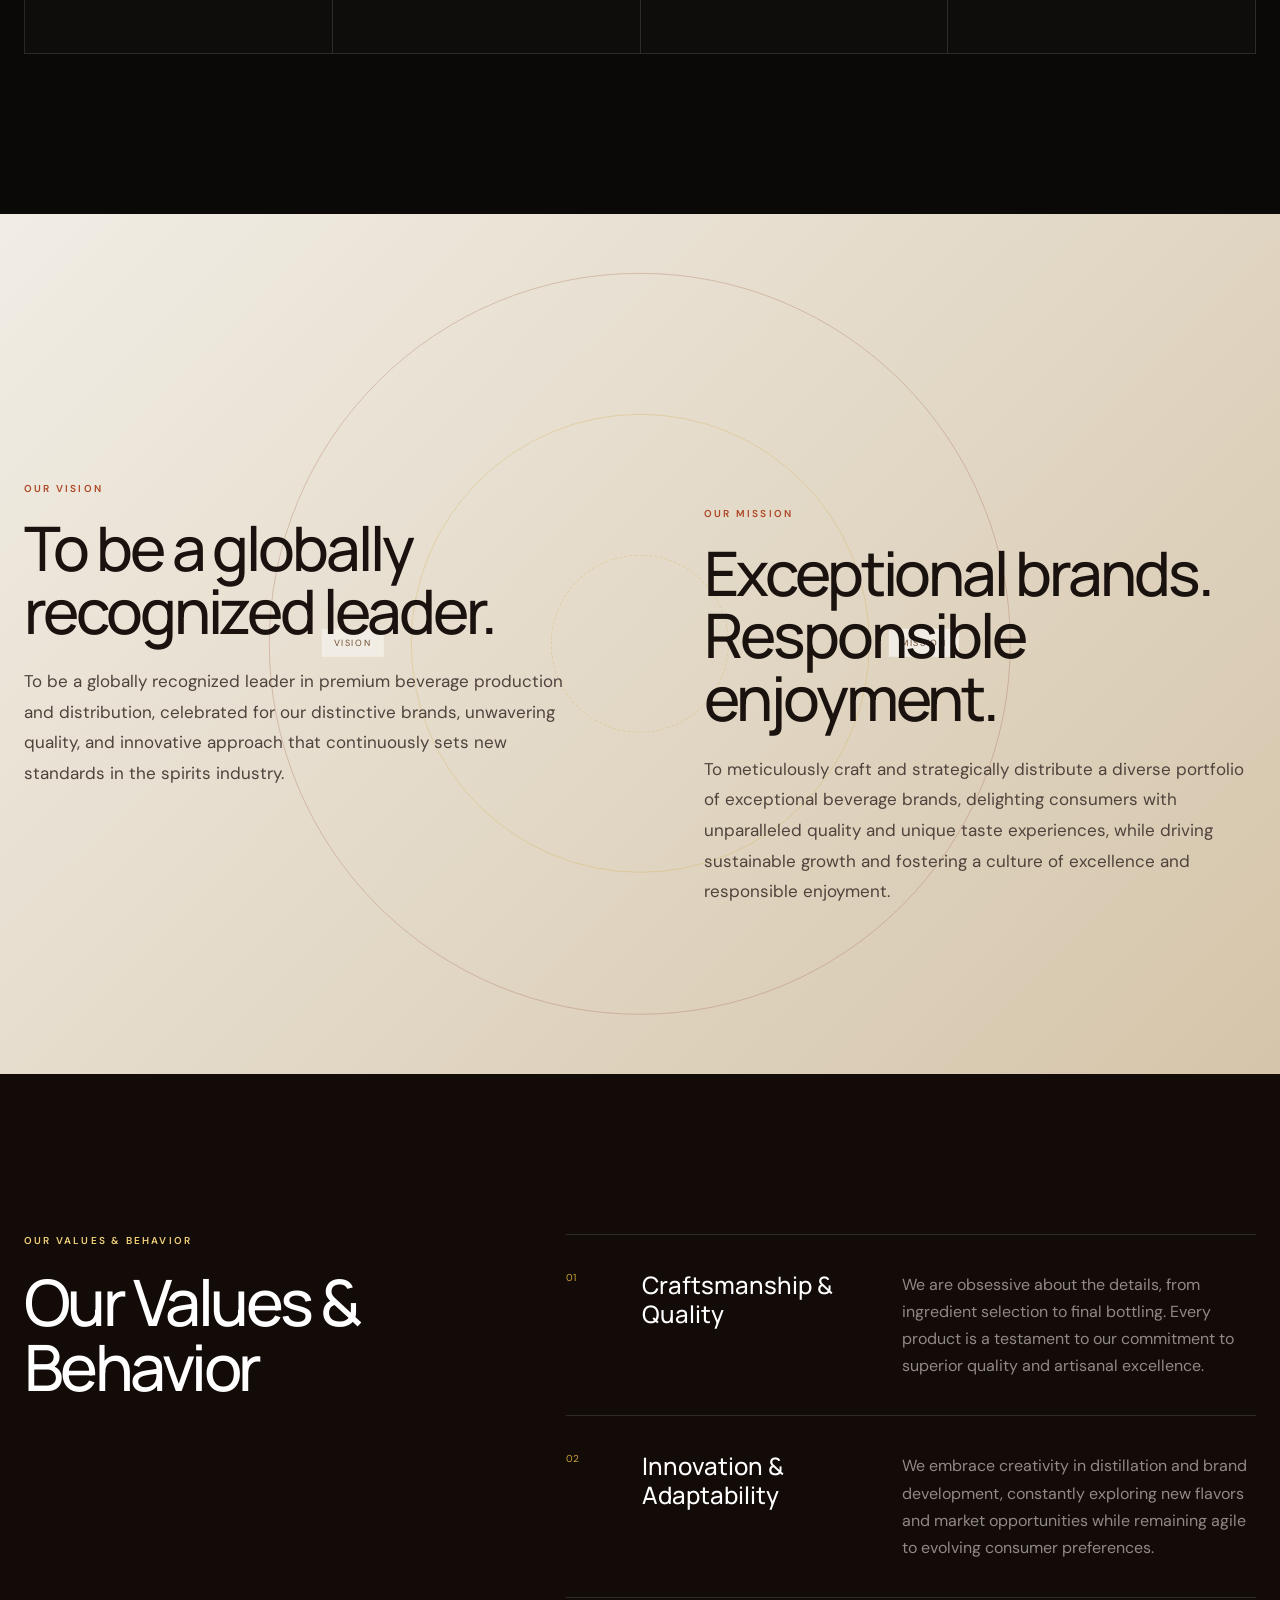
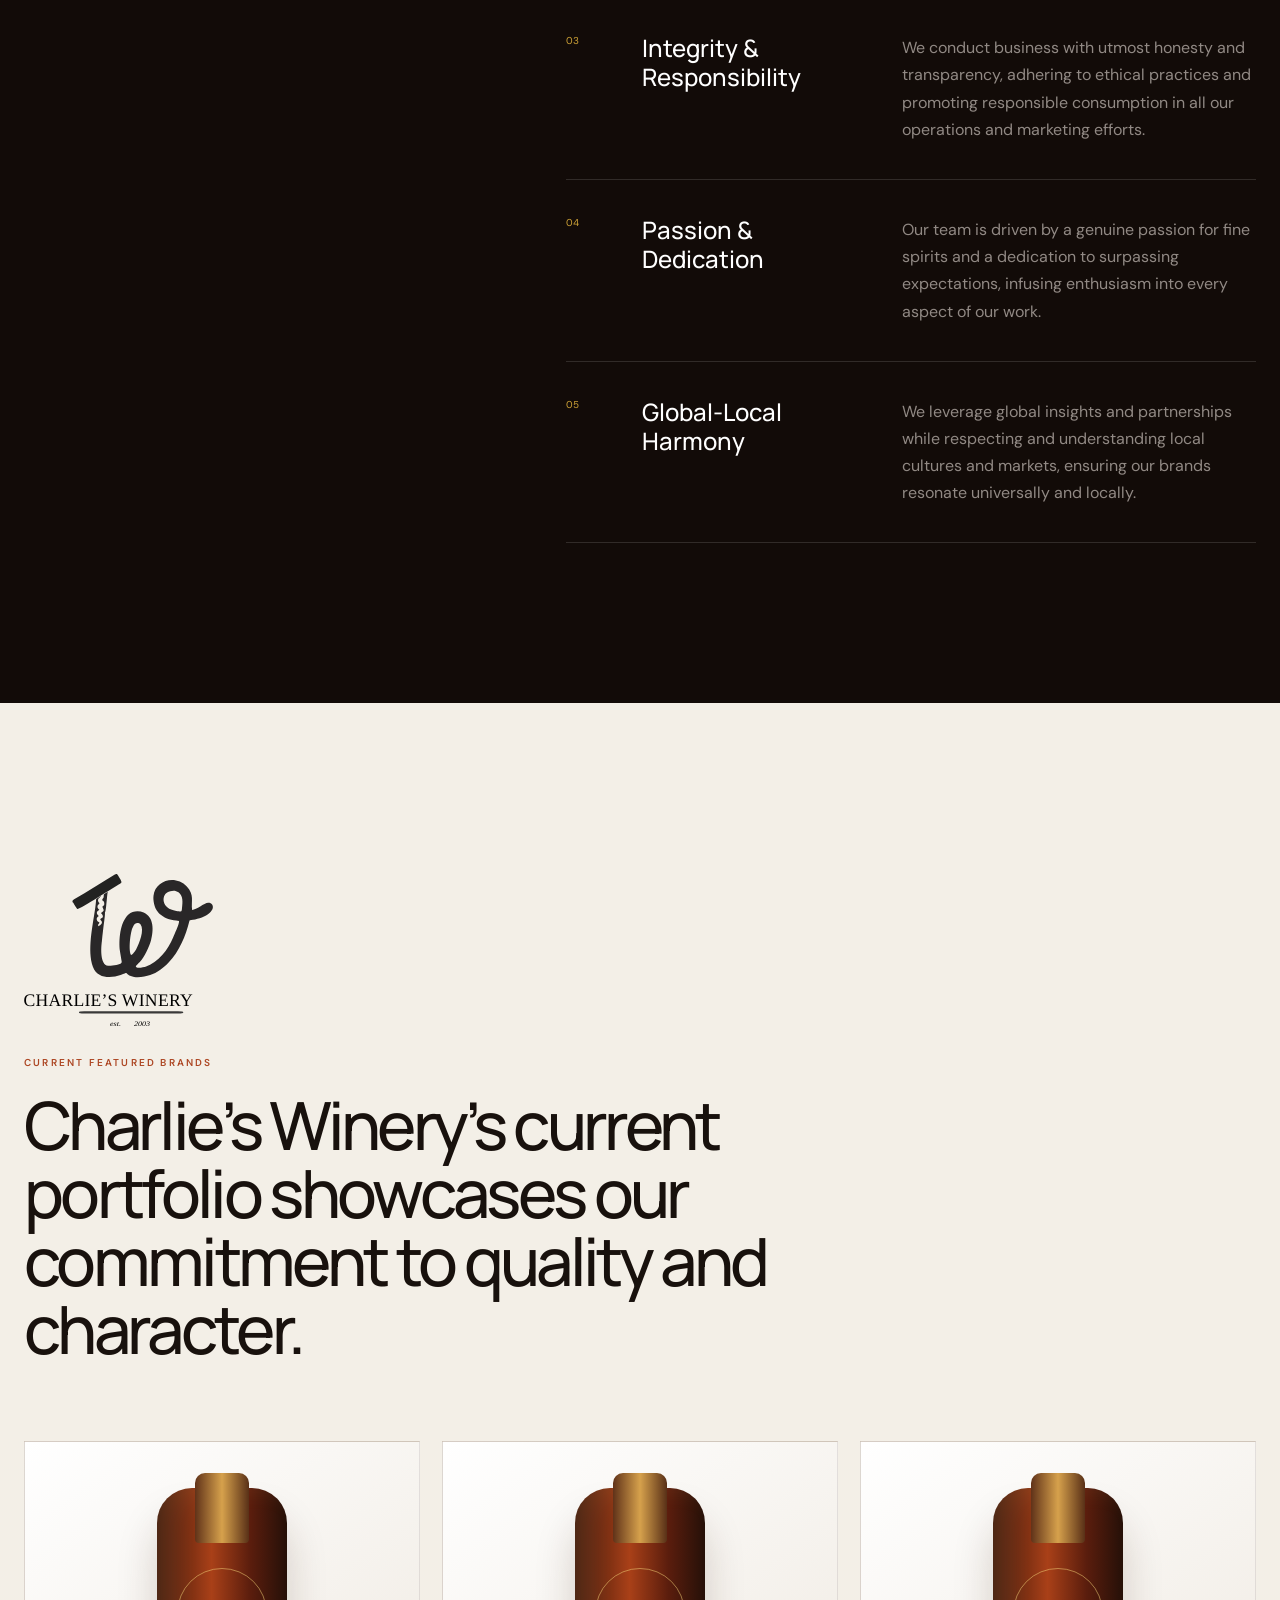
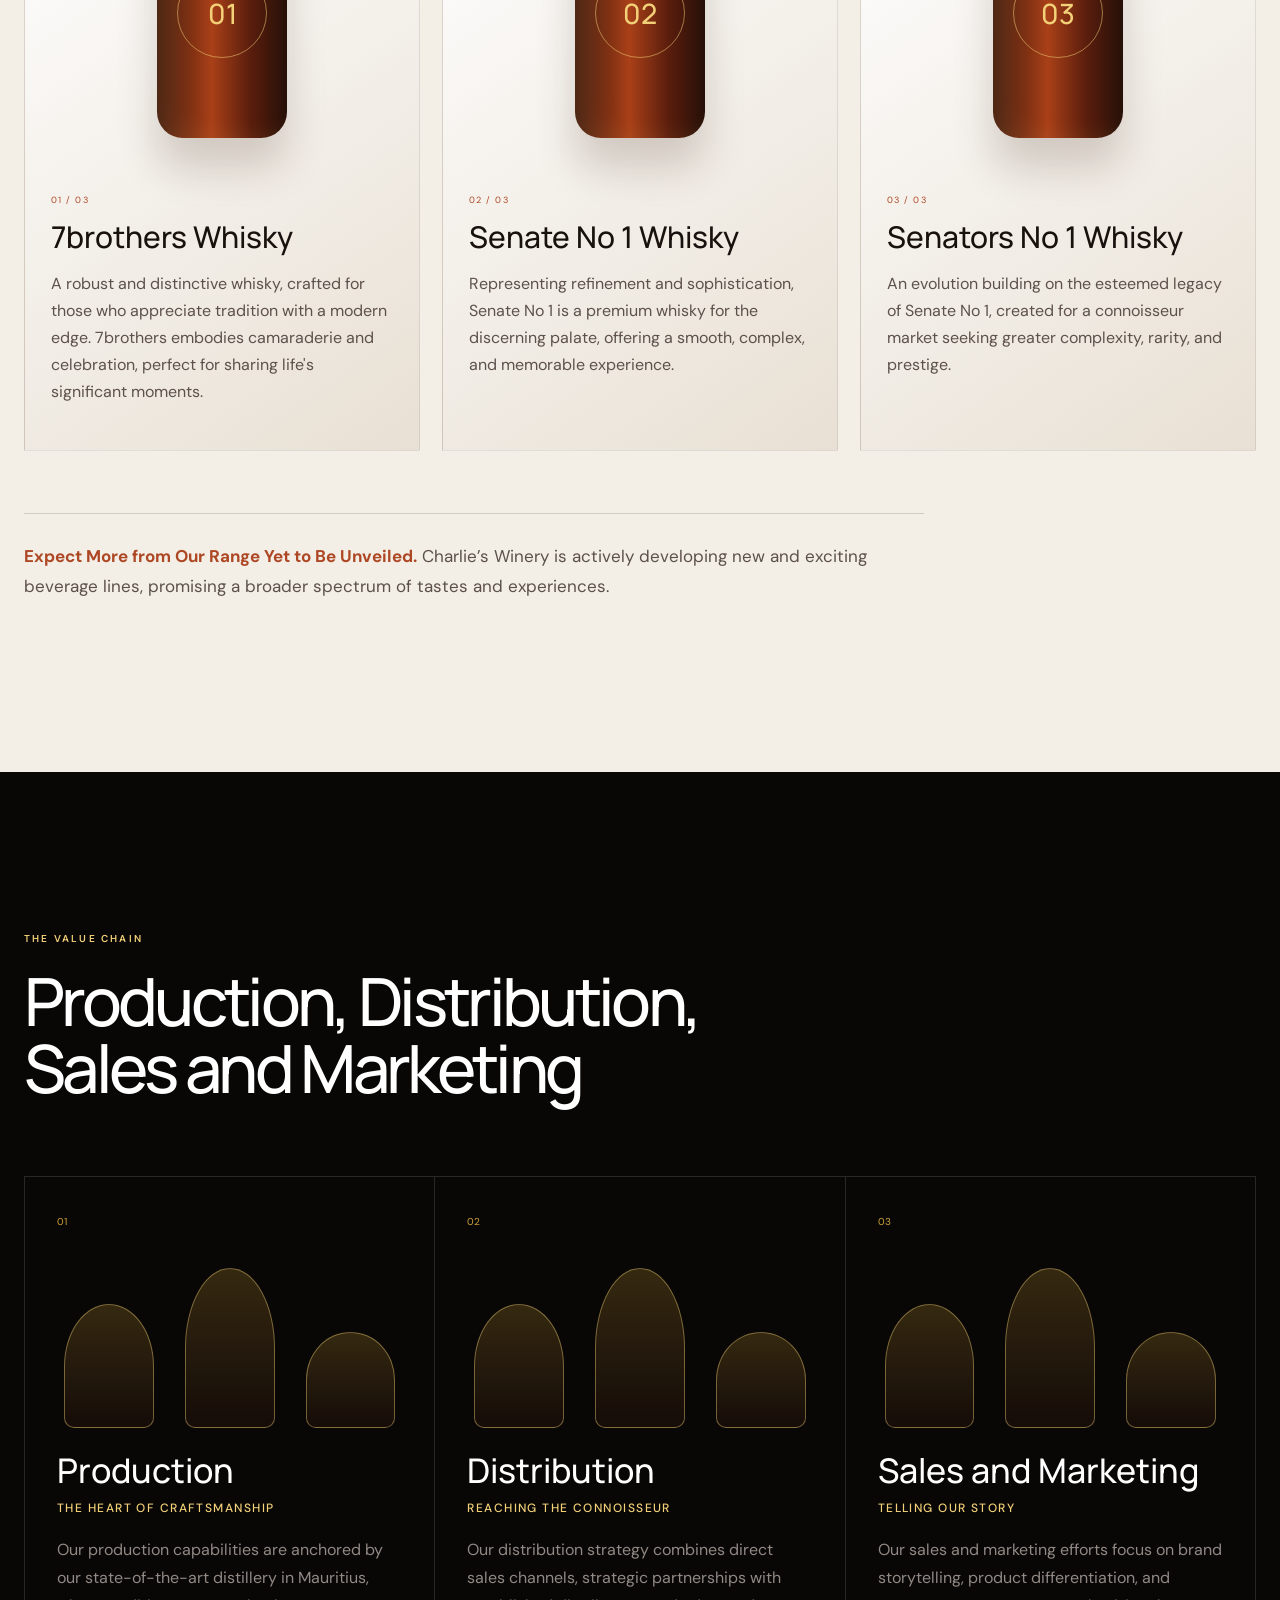
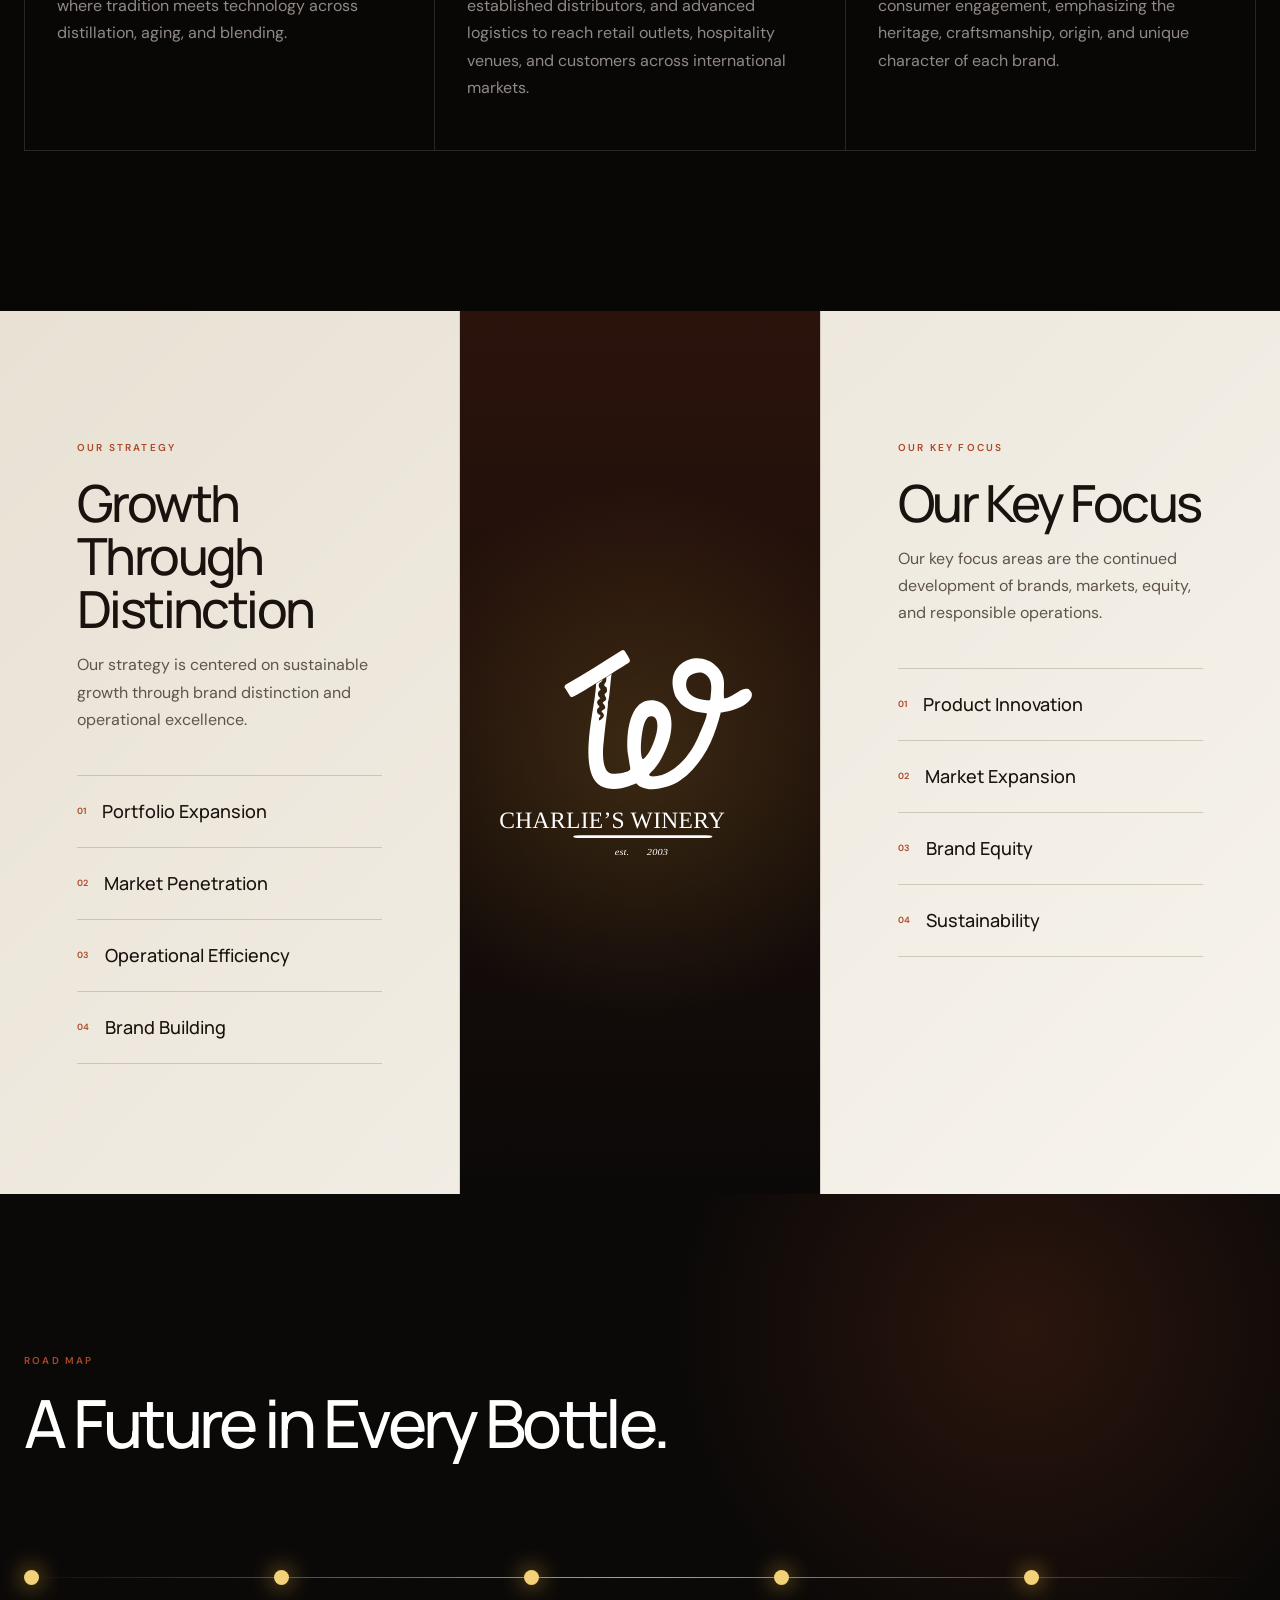
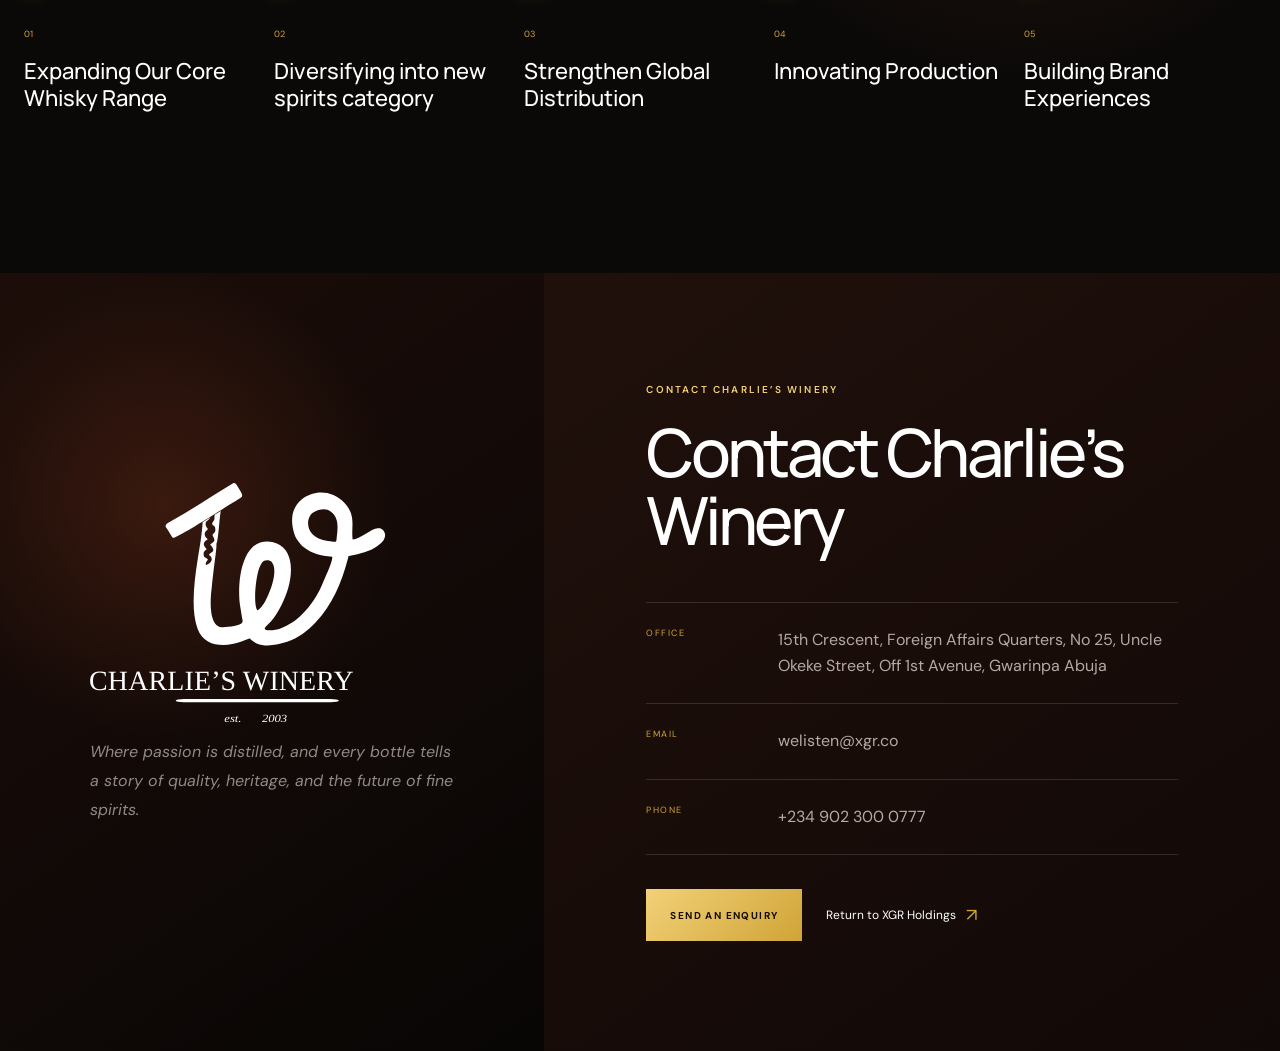
==== commit d49d2216: "Restore Charlie’s Winery page before 3D experiment" ====
--- a/companies/charlies-winery/index.html
+++ b/companies/charlies-winery/index.html
@@ -1 +1,26 @@
-<!doctype html><html lang="en"><head><meta charset="utf-8"><meta name="viewport" content="width=device-width,initial-scale=1"><title>Charlie’s Winery | XGR Holdings</title><meta name="description" content="Explore Seven Brothers Classic Green and Senators No.1 through an immersive Charlie’s Winery product experience."><link rel="preconnect" href="https://fonts.googleapis.com"><link rel="preconnect" href="https://fonts.gstatic.com" crossorigin><link href="https://fonts.googleapis.com/css2?family=DM+Sans:wght@400;500;600;700&family=Manrope:wght@400;500;600;700&display=swap" rel="stylesheet"><link rel="stylesheet" href="styles.css"><link rel="stylesheet" href="../../global-nav.css"></head><body class="with-global-header"><header class="global-header" id="nav"><div class="global-header__inner"><a class="global-header__logo" href="../../" aria-label="XGR Holdings home"><img src="../../assets/xgr-holdings-light.svg" alt="XGR Holdings"></a><nav class="global-header__nav" aria-label="Primary navigation"><details class="global-nav-dropdown"><summary>About Us <i class="global-chevron"></i></summary><div class="global-dropdown-menu"><a href="../../#about">About XGR</a><a href="../../#vision">Vision & Philosophy</a></div></details><details class="global-nav-dropdown"><summary>Our Portfolio <i class="global-chevron"></i></summary><div class="global-dropdown-menu"><a href="../../#companies">Our Companies</a><a href="../../#industries">Industries</a><a href="../../#model">How the Group Works</a></div></details><a class="global-nav-link" href="https://xgrdemo.vercel.app/newsroom">Newsroom</a><a class="global-nav-link" href="#contact">Contact</a><details class="global-language"><summary><span class="global-language__icon">A文</span><span>EN</span><i class="global-chevron"></i></summary><div class="global-dropdown-menu"><span>English</span></div></details></nav><details class="company-selector"><summary><span>Charlie’s Winery</span><i class="global-chevron"></i></summary><div class="global-dropdown-menu"><a href="../../">XGR Holdings</a><a href="#top" aria-current="page">Charlie’s Winery</a><a href="../../#companies">Xanadu Global Resources</a><a href="../../#companies">Designated Contractors</a><a href="../../#companies">XGR Hospitality</a><a href="../../#companies">XGR Capital</a><a href="../../#companies">XGRD Foundation</a></div></details><details class="global-mobile-menu"><summary><span>MENU</span><i class="global-chevron"></i></summary><div class="global-mobile-menu__panel"><a href="../../#about">About Us</a><a href="../../#companies">Our Portfolio</a><a href="https://xgrdemo.vercel.app/newsroom">Newsroom</a><a href="#contact">Contact</a><p class="global-mobile-current">Switch company</p><a href="../../">XGR Holdings</a><a href="#top">Charlie’s Winery</a></div></details></div></header><main id="top"><section class="immersive" id="experience"><div class="scene"><div class="scene-grid"></div><div class="scene-glow scene-glow--green"></div><div class="scene-glow scene-glow--gold"></div><div class="brand-lockup"><img src="logo-light.svg" alt="Charlie’s Winery"><span>BEVERAGE PRODUCTION & DISTRIBUTION · EST. 2003</span></div><div class="product-stage"><div class="bottle-wrap bottle-wrap--seven is-active" id="sevenBottle"><img class="product-bottle product-bottle--seven" src="seven-brothers-bottle.png" alt="Seven Brothers Classic Green whisky bottle"></div><div class="bottle-wrap bottle-wrap--senator" id="senatorBottle"><img class="product-bottle product-bottle--senator" src="senators-no1-bottle.png" alt="Senators No.1 whisky bottle"></div></div><div class="product-index"><span id="productNumber">01</span><i></i><small>02</small></div><div class="scene-copy scene-copy--seven is-active" id="sevenCopy"><p class="eyebrow">SEVEN BROTHERS · CLASSIC GREEN</p><h1>Made for the moments<br>that bring us together.</h1><p>A classic malt blended whisky with a bold green identity and an unmistakable presence. Seven Brothers is presented for shared tables, celebrations, and the people who make every gathering memorable.</p><div class="facts"><span>750 ML</span><span>40% VOL</span><span>PRODUCE OF MAURITIUS</span></div></div><div class="scene-copy scene-copy--senator" id="senatorCopy"><p class="eyebrow">SENATORS NO.1 · DELUXE MALT BLENDED WHISKY</p><h2>Quiet confidence.<br>A distinguished pour.</h2><p>Senators No.1 carries a more refined expression: warm amber character, a classic presentation, and a bottle designed to hold attention without asking for it.</p><div class="facts"><span>750 ML</span><span>40% VOL</span><span>DELUXE MALT BLEND</span></div></div><div class="scroll-hint"><span>SCROLL TO EXPLORE</span><i></i></div></div><div class="scroll-track"><section class="story-panel story-panel--intro" data-product="seven"><div><span>01 / INTRODUCTION</span><h2>Seven Brothers enters first.</h2><p>Bright green, deep amber, and built around connection. The opening sequence gives the bottle room to move, turn, and command the page.</p></div></section><section class="story-panel story-panel--craft" data-product="seven"><div><span>02 / CHARACTER</span><h2>Classic in name.<br>Contemporary in presence.</h2><p>The bottle combines familiar whisky cues with a strong modern label. Its identity is direct, recognisable, and made to stand out across shelves, bars, and shared occasions.</p></div></section><section class="transition-panel" data-product="transition"><div><span>THE CHARLIE’S WINERY PORTFOLIO</span><h2>One house.<br>More than one character.</h2><p>As the experience moves forward, the energy shifts from bold connection to composed distinction.</p></div></section><section class="story-panel story-panel--senator" data-product="senator"><div><span>03 / SENATORS NO.1</span><h2>A more measured expression.</h2><p>The sculpted bottle, cream label, and warm amber tone create a quieter, more formal character for considered moments and distinguished settings.</p></div></section><section class="story-panel story-panel--portfolio" data-product="senator"><div><span>04 / THE PORTFOLIO</span><h2>Two bottles.<br>Two distinct moods.</h2><p>Seven Brothers leads with shared energy. Senators No.1 follows with composure. Together, they introduce the range and ambition of Charlie’s Winery.</p></div></section></div></section><section class="after-experience"><div class="after-grid"><div><p class="eyebrow">CHARLIE’S WINERY</p><h2>From curator<br>to creator.</h2></div><div><p>Founded in 2003, Charlie’s Winery evolved from a discerning beverage retail outlet into a beverage production and distribution company within XGR Holdings.</p><p>The company develops distinctive spirit brands while connecting production, distribution, sales, and marketing into one coordinated value chain.</p></div></div><div class="brand-columns"><article><span>01</span><h3>Craft</h3><p>Build products with clear character, considered presentation, and an uncompromising focus on quality.</p></article><article><span>02</span><h3>Connect</h3><p>Bring brands to consumers through thoughtful storytelling, strategic distribution, and market understanding.</p></article><article><span>03</span><h3>Grow</h3><p>Expand a distinctive portfolio while creating long-term value for customers, partners, and the wider group.</p></article></div></section><section class="contact" id="contact"><div class="contact-brand"><img src="logo-light.svg" alt="Charlie’s Winery"><p>Where passion is distilled, and every bottle tells a story of quality, heritage, and the future of fine spirits.</p></div><div class="contact-copy"><p class="eyebrow">CONTACT CHARLIE’S WINERY</p><h2>Start the right conversation.</h2><dl><div><dt>Email</dt><dd><a href="mailto:welisten@xgr.co">welisten@xgr.co</a></dd></div><div><dt>Phone</dt><dd><a href="tel:+2349023000777">+234 902 300 0777</a></dd></div></dl><div class="contact-actions"><a class="primary" href="mailto:welisten@xgr.co?subject=Charlie%27s%20Winery%20Enquiry">Send an enquiry</a><a href="../../">Return to XGR Holdings ↗</a></div></div></section></main><script src="../../global-nav.js"></script><script src="experience.js"></script></body></html>+<!doctype html><html lang="en"><head><meta charset="utf-8"><meta name="viewport" content="width=device-width,initial-scale=1"><title>Charlie’s Winery | XGR Holdings</title><meta name="description" content="Founded in 2003, Charlie’s Winery is a beverage production and distribution company within XGR Holdings, with a distillery in Mauritius."><link rel="preconnect" href="https://fonts.googleapis.com"><link rel="preconnect" href="https://fonts.gstatic.com" crossorigin><link href="https://fonts.googleapis.com/css2?family=DM+Sans:wght@400;500;600&family=Manrope:wght@400;500;600&display=swap" rel="stylesheet"><link rel="stylesheet" href="styles.css"><link rel="stylesheet" href="../../global-nav.css"></head><body class="with-global-header"><main class="page"><a class="skipLink" href="#charlies-main">Skip to main content</a><header class="global-header" id="nav">
+  <div class="global-header__inner">
+    <a class="global-header__logo" href="../../" aria-label="XGR Holdings home"><img src="../../assets/xgr-holdings-light.svg" alt="XGR Holdings"></a>
+    <nav class="global-header__nav" aria-label="Primary navigation">
+      <details class="global-nav-dropdown"><summary>About Us <i class="global-chevron" aria-hidden="true"></i></summary><div class="global-dropdown-menu"><a href="../../#about" data-nav="about">About XGR</a><a href="../../#vision" data-nav="vision">Vision & Philosophy</a></div></details>
+      <details class="global-nav-dropdown"><summary>Our Portfolio <i class="global-chevron" aria-hidden="true"></i></summary><div class="global-dropdown-menu"><a href="../../#companies" data-nav="companies">Our Companies</a><a href="../../#industries" data-nav="industries">Industries</a><a href="../../#model">How the Group Works</a></div></details>
+      <a class="global-nav-link" href="https://xgrdemo.vercel.app/newsroom">Newsroom</a>
+      <a class="global-nav-link" href="#contact" data-nav="contact">Contact</a>
+      <details class="global-language"><summary><span class="global-language__icon" aria-hidden="true">A文</span><span>EN</span><i class="global-chevron" aria-hidden="true"></i></summary><div class="global-dropdown-menu"><span>English</span></div></details>
+    </nav>
+    <details class="company-selector"><summary><span>Charlie’s Winery</span><i class="global-chevron" aria-hidden="true"></i></summary><div class="global-dropdown-menu"><a href="../../">XGR Holdings</a><a href="#charlies-main" aria-current="page">Charlie’s Winery</a><a href="../../#companies">Xanadu Global Resources</a><a href="../../#companies">Designated Contractors</a><a href="../../#companies">XGR Hospitality</a><a href="../../#companies">XGR Capital</a><a href="../../#companies">XGRD Foundation</a></div></details>
+    <details class="global-mobile-menu"><summary><span>MENU</span><i class="global-chevron" aria-hidden="true"></i></summary><div class="global-mobile-menu__panel"><a href="../../#about">About Us</a><a href="../../#companies">Our Portfolio</a><a href="https://xgrdemo.vercel.app/newsroom">Newsroom</a><a href="#contact">Contact</a><p class="global-mobile-current">Switch company</p><a href="../../">XGR Holdings</a><a href="#charlies-main" aria-current="page">Charlie’s Winery</a><a href="../../#companies">Xanadu Global Resources</a><a href="../../#companies">Designated Contractors</a><a href="../../#companies">XGR Hospitality</a><a href="../../#companies">XGR Capital</a><a href="../../#companies">XGRD Foundation</a></div></details>
+  </div>
+</header><div id="charlies-main">
+<section class="hero"><div class="heroGlow" aria-hidden="true"></div><div class="heroLines" aria-hidden="true"></div><div class="heroInner"><div class="heroCopy"><p class="kicker">BEVERAGE PRODUCTION & DISTRIBUTION · EST. 2003</p><img class="heroLogo" src="logo-light.svg" alt="Charlie’s Winery, established 2003"><h1>From Curator<br>to Creator.</h1><p>Founded in 2003, Charlie’s Winery began as a discerning retail outlet and evolved into a sophisticated beverage production and distribution company, with a state-of-the-art distillery in Mauritius.</p><div class="heroActions"><a class="primaryButton" href="#story">Discover our story</a><a class="secondaryLink" href="#portfolio">Explore the portfolio <span>↘</span></a></div></div><div class="heroVisual" aria-hidden="true"><div class="bottle"><div class="bottleCap"></div><div class="bottleShoulder"></div><div class="bottleBody"><img src="logo-light.svg" alt=""></div></div><span class="heroTag heroTagOne">CRAFT</span><span class="heroTag heroTagTwo">CONNECT</span><span class="heroTag heroTagThree">CONQUER</span></div></div><a class="scrollCue" href="#story">Scroll to enter <i></i></a></section>
+<section class="story" id="story"><div class="sectionNumber">01</div><div class="storyHeading"><p class="eyebrow">WELCOME</p><h2>From Curator to Creator</h2></div><div class="storyBody"><p>Charlie’s Winery, a proud and dynamic part of XGR Holdings, stands as a testament to entrepreneurial vision and a deep passion for fine spirits. Our journey began not in the fields of distillation, but as a discerning retail outlet, curating the best beverages for a growing market.</p><p>That experience on the front lines of consumer preference ignited a new ambition: to craft our own legacy. Today, Charlie’s Winery is dedicated to creating distinctive, high-quality spirits that capture the essence of tradition while embracing innovative craftsmanship.</p></div><div class="storyStatement"><span>FROM CURATOR</span><i aria-hidden="true"></i><span>TO CREATOR</span></div></section>
+<section class="foundation"><article><p class="eyebrow">OUR FOUNDATION</p><h2>A Taste for Excellence</h2><p>Our foundation is built on deep market insight, an unyielding pursuit of quality, and the strategic backing of XGR Holdings. This combination blends the agility of a specialized beverage producer with the stability and global reach of a diversified holding company.</p></article><article><p class="eyebrow">OUR PURPOSE</p><h2>Elevating the Spirit Experience</h2><p>We exist to elevate the spirit experience, transforming raw ingredients into liquid artistry. Our purpose is to craft, distribute, and market exceptional beverage brands that delight consumers, celebrate craftsmanship, and create lasting value for our stakeholders.</p></article></section>
+<section class="approach" id="approach"><div class="approachHeader"><div><p class="eyebrow">OUR APPROACH</p><h2>Craft, Connect, Conquer.</h2></div><p>Our approach is meticulous and multifaceted.</p></div><div class="approachGrid"><article><span>01</span><h3>Craftsmanship First</h3><p>We prioritize the art and science of distillation, ensuring every drop meets our stringent quality standards.</p></article><article><span>02</span><h3>Market-Driven Innovation</h3><p>Informed by our retail origins, we develop brands that genuinely resonate with consumer desires and market trends.</p></article><article><span>03</span><h3>Strategic Distribution</h3><p>Leveraging robust networks for efficient and widespread delivery across diverse markets.</p></article><article><span>04</span><h3>Global Partnership &amp; Local Expertise</h3><p>Combining international best practices with an understanding of regional nuances.</p></article></div></section>
+<section class="direction"><div class="directionOrbit" aria-hidden="true"><span>VISION</span><span>MISSION</span></div><article><p class="eyebrow">OUR VISION</p><h2>To be a globally recognized leader.</h2><p>To be a globally recognized leader in premium beverage production and distribution, celebrated for our distinctive brands, unwavering quality, and innovative approach that continuously sets new standards in the spirits industry.</p></article><article><p class="eyebrow">OUR MISSION</p><h2>Exceptional brands. Responsible enjoyment.</h2><p>To meticulously craft and strategically distribute a diverse portfolio of exceptional beverage brands, delighting consumers with unparalleled quality and unique taste experiences, while driving sustainable growth and fostering a culture of excellence and responsible enjoyment.</p></article></section>
+<section class="values"><div class="valuesHeading"><p class="eyebrow">OUR VALUES & BEHAVIOR</p><h2>Our Values & Behavior</h2></div><div class="valuesList"><article><span>01</span><h3>Craftsmanship &amp; Quality</h3><p>We are obsessive about the details, from ingredient selection to final bottling. Every product is a testament to our commitment to superior quality and artisanal excellence.</p></article><article><span>02</span><h3>Innovation &amp; Adaptability</h3><p>We embrace creativity in distillation and brand development, constantly exploring new flavors and market opportunities while remaining agile to evolving consumer preferences.</p></article><article><span>03</span><h3>Integrity &amp; Responsibility</h3><p>We conduct business with utmost honesty and transparency, adhering to ethical practices and promoting responsible consumption in all our operations and marketing efforts.</p></article><article><span>04</span><h3>Passion &amp; Dedication</h3><p>Our team is driven by a genuine passion for fine spirits and a dedication to surpassing expectations, infusing enthusiasm into every aspect of our work.</p></article><article><span>05</span><h3>Global-Local Harmony</h3><p>We leverage global insights and partnerships while respecting and understanding local cultures and markets, ensuring our brands resonate universally and locally.</p></article></div></section>
+<section class="portfolio" id="portfolio"><div class="portfolioHeader"><img class="portfolioLogo" src="logo-dark.svg" alt="Charlie’s Winery"><p class="eyebrow">CURRENT FEATURED BRANDS</p><h2>Charlie’s Winery’s current portfolio showcases our commitment to quality and character.</h2></div><div class="brandGrid"><article><div class="brandBottle" aria-hidden="true"><span>01</span></div><p>01 / 03</p><h3>7brothers Whisky</h3><p>A robust and distinctive whisky, crafted for those who appreciate tradition with a modern edge. 7brothers embodies camaraderie and celebration, perfect for sharing life&#x27;s significant moments.</p></article><article><div class="brandBottle" aria-hidden="true"><span>02</span></div><p>02 / 03</p><h3>Senate No 1 Whisky</h3><p>Representing refinement and sophistication, Senate No 1 is a premium whisky for the discerning palate, offering a smooth, complex, and memorable experience.</p></article><article><div class="brandBottle" aria-hidden="true"><span>03</span></div><p>03 / 03</p><h3>Senators No 1 Whisky</h3><p>An evolution building on the esteemed legacy of Senate No 1, created for a connoisseur market seeking greater complexity, rarity, and prestige.</p></article></div><p class="portfolioNote"><strong>Expect More from Our Range Yet to Be Unveiled.</strong> Charlie’s Winery is actively developing new and exciting beverage lines, promising a broader spectrum of tastes and experiences.</p></section>
+<section class="capabilities" id="capabilities"><div class="capabilitiesHeading"><p class="eyebrow">THE VALUE CHAIN</p><h2>Production, Distribution, Sales and Marketing</h2></div><div class="capabilityGrid"><article><span>01</span><div class="capabilityGlyph" aria-hidden="true"><i></i><i></i><i></i></div><h3>Production</h3><h4>The Heart of Craftsmanship</h4><p>Our production capabilities are anchored by our state-of-the-art distillery in Mauritius, where tradition meets technology across distillation, aging, and blending.</p></article><article><span>02</span><div class="capabilityGlyph" aria-hidden="true"><i></i><i></i><i></i></div><h3>Distribution</h3><h4>Reaching the Connoisseur</h4><p>Our distribution strategy combines direct sales channels, strategic partnerships with established distributors, and advanced logistics to reach retail outlets, hospitality venues, and customers across international markets.</p></article><article><span>03</span><div class="capabilityGlyph" aria-hidden="true"><i></i><i></i><i></i></div><h3>Sales and Marketing</h3><h4>Telling Our Story</h4><p>Our sales and marketing efforts focus on brand storytelling, product differentiation, and consumer engagement, emphasizing the heritage, craftsmanship, origin, and unique character of each brand.</p></article></div></section>
+<section class="strategy"><div class="strategyColumn"><p class="eyebrow">OUR STRATEGY</p><h2>Growth Through Distinction</h2><p>Our strategy is centered on sustainable growth through brand distinction and operational excellence.</p><ol><li>Portfolio Expansion</li><li>Market Penetration</li><li>Operational Efficiency</li><li>Brand Building</li></ol></div><div class="strategyCore" aria-hidden="true"><img src="logo-light.svg" alt=""></div><div class="strategyColumn"><p class="eyebrow">OUR KEY FOCUS</p><h2>Our Key Focus</h2><p>Our key focus areas are the continued development of brands, markets, equity, and responsible operations.</p><ol><li>Product Innovation</li><li>Market Expansion</li><li>Brand Equity</li><li>Sustainability</li></ol></div></section>
+<section class="roadmap"><div class="roadmapHeading"><p class="eyebrow">ROAD MAP</p><h2>A Future in Every Bottle.</h2></div><div class="roadLine"><article><span>01</span><h3>Expanding Our Core Whisky Range</h3></article><article><span>02</span><h3>Diversifying into new spirits category</h3></article><article><span>03</span><h3>Strengthen Global Distribution</h3></article><article><span>04</span><h3>Innovating Production</h3></article><article><span>05</span><h3>Building Brand Experiences</h3></article></div></section>
+<section class="contact" id="contact"><div class="contactLogo"><img src="logo-light.svg" alt="Charlie’s Winery"><p>Where passion is distilled, and every bottle tells a story of quality, heritage, and the future of fine spirits.</p></div><div class="contactDetails"><p class="eyebrow">CONTACT CHARLIE’S WINERY</p><h2>Contact Charlie’s Winery</h2><dl><div><dt>Office</dt><dd>15th Crescent, Foreign Affairs Quarters, No 25, Uncle Okeke Street, Off 1st Avenue, Gwarinpa Abuja</dd></div><div><dt>Email</dt><dd><a href="mailto:welisten@xgr.co">welisten@xgr.co</a></dd></div><div><dt>Phone</dt><dd><a href="tel:+2349023000777">+234 902 300 0777</a></dd></div></dl><div class="contactActions"><a class="primaryButton" href="mailto:welisten@xgr.co?subject=Charlie%27s%20Winery%20Enquiry">Send an enquiry</a><a class="secondaryLink" href="../../">Return to XGR Holdings <span>↗</span></a></div></div></section>
+</div></main><script src="../../global-nav.js"></script></body></html>
--- a/companies/charlies-winery/styles.css
+++ b/companies/charlies-winery/styles.css
@@ -1,4 +1,898 @@
-*{box-sizing:border-box}html{scroll-behavior:smooth}body{margin:0;background:#080706;color:#fff;font-family:"DM Sans",sans-serif;overflow-x:hidden}a{color:inherit;text-decoration:none}.immersive{position:relative;background:#080706}.scene{position:sticky;z-index:2;top:0;height:100svh;overflow:hidden;background:radial-gradient(circle at 62% 48%,#17301f 0,transparent 32%),linear-gradient(135deg,#0d0b09,#080706 66%)}.scene-grid{position:absolute;inset:0;opacity:.2;background-image:linear-gradient(#ffffff0a 1px,transparent 1px),linear-gradient(90deg,#ffffff0a 1px,transparent 1px);background-size:70px 70px;mask-image:radial-gradient(circle at 50% 50%,#000,transparent 80%)}.scene-glow{position:absolute;width:55vw;height:55vw;border-radius:50%;filter:blur(80px);opacity:.18;transition:opacity .7s ease,transform 1s ease}.scene-glow--green{left:40%;top:14%;background:#19764d}.scene-glow--gold{right:-12%;bottom:-28%;background:#d39a36;opacity:.08}.brand-lockup{position:absolute;z-index:5;left:4vw;top:126px;display:flex;align-items:center;gap:20px}.brand-lockup img{width:142px;height:auto}.brand-lockup span{color:#847b74;font-size:9px;letter-spacing:.18em}.product-stage{position:absolute;z-index:3;left:50%;top:52%;width:min(42vw,560px);height:min(78vh,760px);transform:translate(-50%,-50%);perspective:1600px}.bottle-wrap{position:absolute;inset:0;display:grid;place-items:center;opacity:0;transform:translate3d(50%,18%,0) rotate(14deg) scale(.74);transition:opacity .75s ease,transform 1s cubic-bezier(.2,.8,.2,1);filter:drop-shadow(0 58px 60px rgba(0,0,0,.48))}.bottle-wrap.is-active{opacity:1;transform:translate3d(0,0,0) rotate(0) scale(1)}.bottle{position:relative;width:230px;height:610px;transform-style:preserve-3d;transition:transform .12s linear}.bottle::after{content:"";position:absolute;inset:0;border-radius:inherit;background:linear-gradient(90deg,rgba(255,255,255,.18),transparent 18% 62%,rgba(255,255,255,.08));mix-blend-mode:screen;pointer-events:none}.bottle-cap{position:absolute;z-index:5;left:50%;top:0;width:92px;height:95px;padding-top:18px;border-radius:15px 15px 8px 8px;background:linear-gradient(90deg,#10271e,#285e48 48%,#0d2118);border:1px solid #ffffff20;text-align:center;transform:translateX(-50%);box-shadow:inset 12px 0 18px #ffffff0d,inset -14px 0 20px #0006}.bottle-cap span{display:block;color:#d9c17c;font:700 34px/1 Manrope}.bottle-cap small{font-size:8px;font-weight:700}.bottle-neck{position:absolute;z-index:3;left:50%;top:78px;width:86px;height:155px;border:1px solid #ffffff30;background:linear-gradient(90deg,#6b3118cc,#d58a3aaa 45%,#783713cc);transform:translateX(-50%)}.bottle-shoulder{position:absolute;z-index:2;left:50%;top:202px;width:196px;height:90px;border:1px solid #ffffff2b;border-radius:52% 52% 12% 12%;background:linear-gradient(90deg,#55200dcc,#c26820dd 48%,#56210dcc);transform:translateX(-50%)}.bottle-body{position:absolute;z-index:2;left:50%;top:240px;width:224px;height:340px;overflow:hidden;border:1px solid #ffffff2d;border-radius:24px 24px 34px 34px;background:linear-gradient(90deg,#461706,#b95214 42%,#6c250b 72%,#321006);transform:translateX(-50%);box-shadow:inset 22px 0 34px #ffd58912,inset -28px 0 42px #0008}.liquid{position:absolute;inset:0;background:linear-gradient(180deg,#d8781c33,#7d240dcc 78%,#451306);mix-blend-mode:screen}.label{position:absolute;z-index:3;left:18px;right:18px;top:38px;min-height:245px;padding:22px 12px 15px;text-align:center;border:1px solid #d5b46588;box-shadow:0 14px 35px #0006}.label--seven{color:#fff;background:radial-gradient(circle at 50% 28%,#1b8b63,#09513b 50%,#083527 100%);clip-path:polygon(10% 0,90% 0,100% 9%,100% 88%,90% 100%,10% 100%,0 88%,0 9%)}.label small{display:block;font-size:8px;letter-spacing:.08em}.label b{display:block;color:#d6af39;font:700 74px/.9 Manrope;text-shadow:0 3px 0 #102}.label strong{display:block;margin-top:2px;font:700 29px/.9 Manrope;letter-spacing:-.05em}.label em{display:block;margin-top:14px;color:#c5b490;font:600 10px/1.4 Manrope;font-style:normal}.label span{display:block;margin-top:18px;font-size:9px}.label i{display:block;margin:12px -8px -5px;padding:8px 4px;color:#fff;background:#31473b;font:500 18px/1 Manrope;font-style:normal}.bottle-base{position:absolute;left:50%;bottom:0;width:216px;height:48px;border-radius:0 0 42px 42px;background:linear-gradient(90deg,#371007,#8d2b0e 48%,#371007);transform:translateX(-50%)}.bottle--senator{height:625px}.bottle-cap--cream{width:98px;height:100px;padding:30px 7px 0;color:#303740;background:linear-gradient(90deg,#b5a26e,#f0dfad 48%,#aa9564)}.bottle-cap--cream small{font-size:7px}.bottle-neck--clear{top:88px;width:88px;height:150px;background:linear-gradient(90deg,#ffffff12,#ffffff38 45%,#ffffff0c)}.bottle-shoulder--cut{top:205px;width:194px;height:110px;border-radius:44% 44% 14% 14%;background:linear-gradient(90deg,#8e4c18bb,#e69a3dbb 48%,#7f4014bb);clip-path:polygon(20% 0,80% 0,100% 70%,96% 100%,4% 100%,0 70%)}.bottle-body--cut{top:272px;height:304px;border-radius:12px 12px 30px 30px;background:linear-gradient(90deg,#521d08,#b64f13 45%,#632208 75%,#341005);clip-path:polygon(4% 0,96% 0,100% 100%,0 100%)}.label--senator{top:82px;min-height:165px;padding:18px 10px;color:#241c15;background:linear-gradient(135deg,#e2d19c,#b7a264);border-color:#5b4025;clip-path:polygon(4% 12%,12% 4%,88% 4%,96% 12%,96% 88%,88% 96%,12% 96%,4% 88%)}.label--senator b{margin:16px 0 4px;color:#3d2b21;font:500 26px/1 "Manrope"}.label--senator strong{font-size:15px;letter-spacing:.16em}.label--senator em{margin-top:9px;color:#47382b;font-size:8px}.label--senator span{margin-top:12px;font-size:7px}.bottle-base--cut{width:212px;background:linear-gradient(90deg,#411307,#8d2d0e 48%,#411307)}.scene-copy{position:absolute;z-index:4;left:5vw;top:50%;width:min(37vw,540px);opacity:0;transform:translateY(calc(-50% + 35px));transition:opacity .65s ease,transform .8s ease}.scene-copy.is-active{opacity:1;transform:translateY(-50%)}.scene-copy--senator{left:auto;right:5vw;text-align:right}.eyebrow{margin:0 0 20px;color:#d1ad55;font-size:10px;font-weight:700;letter-spacing:.21em;text-transform:uppercase}.scene-copy h1,.scene-copy h2{margin:0;font:500 clamp(48px,6vw,92px)/.92 Manrope;letter-spacing:-.065em}.scene-copy p:not(.eyebrow){max-width:570px;margin:28px 0 0;color:#a9a19b;font-size:16px;line-height:1.75}.scene-copy--senator p:not(.eyebrow){margin-left:auto}.facts{margin-top:30px;display:flex;gap:10px;flex-wrap:wrap}.scene-copy--senator .facts{justify-content:flex-end}.facts span{padding:10px 12px;border:1px solid #ffffff1f;color:#c6beb8;font-size:8px;letter-spacing:.14em}.product-index{position:absolute;z-index:5;right:4vw;bottom:38px;display:flex;align-items:center;gap:11px;color:#fff}.product-index span{color:#d1ad55;font:600 22px/1 Manrope}.product-index i{width:70px;height:1px;background:#ffffff33}.product-index small{color:#6e6b68}.scroll-hint{position:absolute;z-index:5;left:50%;bottom:24px;display:flex;flex-direction:column;align-items:center;gap:8px;color:#716d69;font-size:8px;letter-spacing:.16em;transform:translateX(-50%)}.scroll-hint i{width:1px;height:35px;background:linear-gradient(#d1ad55,transparent)}.scroll-track{position:relative;z-index:1;margin-top:-100svh}.story-panel,.transition-panel{min-height:110svh;padding:150px 7vw;display:flex;align-items:center}.story-panel>div,.transition-panel>div{max-width:520px;padding:35px;background:#080706d9;border:1px solid #ffffff12;backdrop-filter:blur(15px)}.story-panel:nth-child(even)>div{margin-left:auto}.story-panel span,.transition-panel span{color:#d1ad55;font-size:9px;letter-spacing:.18em}.story-panel h2,.transition-panel h2{margin:20px 0;font:500 clamp(42px,5vw,72px)/1 Manrope;letter-spacing:-.055em}.story-panel p,.transition-panel p{color:#a49c97;line-height:1.75}.transition-panel{min-height:125svh;justify-content:center;text-align:center}.transition-panel>div{max-width:720px}.after-experience{padding:160px max(24px,calc((100vw - 1240px)/2));color:#17120e;background:#eee8dd}.after-grid{display:grid;grid-template-columns:1fr 1fr;gap:10vw}.after-grid h2{margin:0;font:500 clamp(52px,6vw,90px)/.96 Manrope;letter-spacing:-.06em}.after-grid>div:last-child{color:#5a504a;font-size:17px;line-height:1.8}.brand-columns{margin-top:100px;display:grid;grid-template-columns:repeat(3,1fr);border-top:1px solid #38291e2b;border-left:1px solid #38291e2b}.brand-columns article{min-height:300px;padding:30px;border-right:1px solid #38291e2b;border-bottom:1px solid #38291e2b}.brand-columns span{color:#9b5f22;font-size:10px}.brand-columns h3{margin:85px 0 12px;font:500 30px/1.1 Manrope}.brand-columns p{color:#655a53;line-height:1.65}.contact{min-height:720px;display:grid;grid-template-columns:.85fr 1.15fr;background:#080706}.contact-brand,.contact-copy{padding:110px max(36px,7vw);display:flex;flex-direction:column;justify-content:center}.contact-brand{background:radial-gradient(circle at 30% 25%,#1a5d3c55,transparent 38%),#0c0908}.contact-brand img{width:min(360px,90%)}.contact-brand p{max-width:520px;color:#8f8781;font-style:italic;line-height:1.8}.contact-copy{background:linear-gradient(145deg,#1b100b,#0c0806)}.contact-copy h2{margin:0;font:500 clamp(46px,5vw,76px)/1 Manrope;letter-spacing:-.055em}.contact-copy dl{margin:45px 0 0}.contact-copy dl div{display:grid;grid-template-columns:100px 1fr;gap:20px;padding:22px 0;border-top:1px solid #ffffff1f}.contact-copy dt{color:#d1ad55;font-size:9px;letter-spacing:.15em;text-transform:uppercase}.contact-copy dd{margin:0;color:#b7afa9}.contact-actions{margin-top:35px;display:flex;align-items:center;gap:24px}.primary{min-height:50px;padding:0 22px;display:inline-flex;align-items:center;background:#d1ad55;color:#17100a;font-size:10px;font-weight:700;letter-spacing:.14em;text-transform:uppercase}@media(max-width:980px){.brand-lockup{top:100px}.brand-lockup span{display:none}.product-stage{left:66%;width:45vw}.scene-copy{width:48vw}.scene-copy--senator{right:auto;left:5vw;text-align:left}.scene-copy--senator p:not(.eyebrow){margin-left:0}.scene-copy--senator .facts{justify-content:flex-start}.bottle{transform:scale(.82)}.after-grid,.contact{grid-template-columns:1fr}.brand-columns{grid-template-columns:1fr}.brand-columns article{min-height:220px}.brand-columns h3{margin-top:55px}}@media(max-width:700px){.scene{height:100svh}.brand-lockup{left:20px;top:92px}.brand-lockup img{width:110px}.product-stage{left:50%;top:46%;width:100vw;height:62vh}.bottle{transform:scale(.64)}.scene-copy,.scene-copy--senator{left:20px;right:20px;top:auto;bottom:54px;width:auto;text-align:left;transform:translateY(22px)}.scene-copy.is-active{transform:none}.scene-copy h1,.scene-copy h2{font-size:42px}.scene-copy p:not(.eyebrow){display:none}.facts{margin-top:16px}.product-index{right:18px;bottom:18px}.scroll-hint{display:none}.story-panel,.transition-panel{min-height:120svh;padding:110px 20px;align-items:flex-end}.story-panel>div,.transition-panel>div{padding:24px}.story-panel:nth-child(even)>div{margin-left:0}.after-experience{padding:110px 20px}.after-grid{grid-template-columns:1fr}.brand-columns{margin-top:60px}.contact-brand,.contact-copy{padding:90px 26px}.contact-actions{align-items:flex-start;flex-direction:column}}@media(prefers-reduced-motion:reduce){.bottle-wrap,.scene-copy,.bottle{transition:none!important}.bottle{transform:scale(.8)!important}}
-
-/* Real product photography: exact official bottles */
-.product-bottle{display:block;width:auto;height:min(78vh,720px);max-width:min(31vw,410px);object-fit:contain;object-position:center;transform-style:preserve-3d;will-change:transform;filter:drop-shadow(0 42px 36px rgba(0,0,0,.52)) drop-shadow(0 10px 18px rgba(210,145,48,.13));transition:transform .12s linear}.product-bottle--seven{height:min(80vh,735px)}.product-bottle--senator{height:min(77vh,705px)}.bottle-wrap::after{content:"";position:absolute;left:50%;bottom:5%;width:54%;height:8%;border-radius:50%;background:radial-gradient(ellipse,rgba(0,0,0,.58),transparent 70%);filter:blur(15px);transform:translateX(-50%);z-index:-1}.bottle-wrap--seven.is-active .product-bottle{animation:realBottleFloat 5.8s ease-in-out infinite alternate}.bottle-wrap--senator.is-active .product-bottle{animation:realBottleFloat 6.2s ease-in-out infinite alternate}.product-bottle:hover{filter:drop-shadow(0 48px 44px rgba(0,0,0,.58)) drop-shadow(0 12px 24px rgba(210,145,48,.2))}@keyframes realBottleFloat{to{margin-top:-10px}}@media(max-width:980px){.product-bottle{height:min(68vh,650px);max-width:min(39vw,360px)}}@media(max-width:700px){.product-bottle,.product-bottle--seven,.product-bottle--senator{height:min(58vh,510px);max-width:68vw}.bottle-wrap::after{bottom:9%;width:48%}}@media(prefers-reduced-motion:reduce){.product-bottle{animation:none!important}}
+*{box-sizing:border-box}html{scroll-behavior:smooth}body{margin:0;background:#0b0908;font-family:"DM Sans",Arial,sans-serif}a{color:inherit;text-decoration:none}.xgrBrand{display:flex;align-items:center;gap:12px;font-weight:600;letter-spacing:.14em}.xgrBrand i{width:32px;height:32px;border:1px solid #d0a437;transform:rotate(45deg);position:relative}.xgrBrand i:after{content:"";position:absolute;inset:7px;border:1px solid #f2d178}.page img{display:block}.page {
+  --cw-ink: #0b0908;
+  --cw-ink-soft: #17100d;
+  --cw-paper: #f3efe7;
+  --cw-cream: #e8ddca;
+  --cw-copper: #8f3218;
+  --cw-rust: #ad4724;
+  --cw-gold: #d0a437;
+  --cw-gold-light: #f2d178;
+  min-height: 100svh;
+  overflow: clip;
+  color: #fff;
+  background: var(--cw-ink);
+}
+
+.skipLink {
+  position: fixed;
+  z-index: 200;
+  top: 16px;
+  left: 16px;
+  padding: 12px 16px;
+  color: #fff;
+  background: var(--cw-ink);
+  border: 1px solid var(--cw-gold);
+  transform: translateY(-150%);
+  transition: transform .2s ease;
+}
+
+.skipLink:focus { transform: none; }
+
+.header {
+  position: fixed;
+  z-index: 70;
+  top: 14px;
+  left: 50%;
+  width: min(calc(100% - 28px), 1380px);
+  min-height: 70px;
+  padding: 0 20px;
+  display: grid;
+  grid-template-columns: 1fr auto 1fr;
+  align-items: center;
+  color: #fff;
+  background: rgba(9, 7, 6, .78);
+  border: 1px solid rgba(255,255,255,.12);
+  backdrop-filter: blur(18px);
+  transform: translateX(-50%);
+}
+
+.header :global(.brand-mark) { color: #fff; }
+.header :global(.brand-mark svg) { color: var(--cw-gold); }
+
+.nav {
+  display: flex;
+  align-items: center;
+  gap: 28px;
+  font-size: 11px;
+  letter-spacing: .08em;
+  text-transform: uppercase;
+}
+
+.nav a,
+.backLink { position: relative; opacity: .72; transition: opacity .25s ease; }
+.nav a:hover,
+.backLink:hover { opacity: 1; }
+.nav a::after,
+.backLink::after {
+  content: "";
+  position: absolute;
+  left: 0;
+  right: 100%;
+  bottom: -8px;
+  height: 1px;
+  background: var(--cw-gold);
+  transition: right .3s ease;
+}
+.nav a:hover::after,
+.backLink:hover::after { right: 0; }
+
+.backLink {
+  justify-self: end;
+  font-size: 10px;
+  letter-spacing: .14em;
+  text-transform: uppercase;
+}
+
+.hero {
+  position: relative;
+  min-height: 100svh;
+  display: grid;
+  place-items: center;
+  overflow: hidden;
+  background:
+    radial-gradient(circle at 70% 35%, rgba(173,71,36,.26), transparent 28%),
+    radial-gradient(circle at 22% 20%, rgba(208,164,55,.12), transparent 25%),
+    linear-gradient(135deg, #100907 0%, #1d0e09 38%, #090706 100%);
+}
+
+.hero::before {
+  content: "";
+  position: absolute;
+  inset: 0;
+  opacity: .19;
+  background-image:
+    linear-gradient(rgba(255,255,255,.04) 1px, transparent 1px),
+    linear-gradient(90deg, rgba(255,255,255,.04) 1px, transparent 1px);
+  background-size: 72px 72px;
+  mask-image: radial-gradient(circle at 50% 50%, #000, transparent 76%);
+}
+
+.heroGlow {
+  position: absolute;
+  width: 70vw;
+  height: 70vw;
+  right: -30vw;
+  top: -38vw;
+  border-radius: 50%;
+  border: 1px solid rgba(208,164,55,.28);
+  box-shadow: inset 0 0 180px rgba(208,164,55,.08);
+  animation: orbitDrift 16s ease-in-out infinite alternate;
+}
+
+.heroLines {
+  position: absolute;
+  inset: 0;
+  background:
+    radial-gradient(circle at 76% 40%, transparent 0 20%, rgba(208,164,55,.18) 20.15% 20.3%, transparent 20.45%),
+    radial-gradient(circle at 76% 40%, transparent 0 31%, rgba(255,255,255,.06) 31.15% 31.3%, transparent 31.45%);
+  animation: slowTurn 34s linear infinite;
+}
+
+.heroInner {
+  position: relative;
+  z-index: 2;
+  width: min(calc(100% - 48px), 1280px);
+  padding: 138px 0 80px;
+  display: grid;
+  grid-template-columns: 1.05fr .95fr;
+  gap: 7vw;
+  align-items: center;
+}
+
+.heroCopy { max-width: 720px; }
+
+.kicker,
+.eyebrow {
+  margin: 0 0 22px;
+  color: var(--cw-gold-light);
+  font-size: 10px;
+  font-weight: 600;
+  letter-spacing: .22em;
+  text-transform: uppercase;
+}
+
+.heroLogo {
+  width: min(330px, 62vw);
+  height: auto;
+  margin: 0 0 22px -8px;
+  object-fit: contain;
+}
+
+.hero h1 {
+  max-width: 760px;
+  margin: 0;
+  font: 500 clamp(58px, 7.5vw, 112px)/.9 "Manrope", sans-serif;
+  letter-spacing: -.065em;
+  text-wrap: balance;
+}
+
+.heroCopy > p:not(.kicker) {
+  max-width: 660px;
+  margin: 30px 0 0;
+  color: #b8ada7;
+  font-size: clamp(16px, 1.4vw, 20px);
+  line-height: 1.75;
+}
+
+.heroActions,
+.contactActions {
+  margin-top: 34px;
+  display: flex;
+  align-items: center;
+  gap: 24px;
+  flex-wrap: wrap;
+}
+
+.primaryButton {
+  min-height: 52px;
+  padding: 0 24px;
+  display: inline-flex;
+  align-items: center;
+  justify-content: center;
+  color: #140d08;
+  background: linear-gradient(135deg, var(--cw-gold-light), var(--cw-gold));
+  font-size: 10px;
+  font-weight: 700;
+  letter-spacing: .14em;
+  text-transform: uppercase;
+  transition: transform .25s ease, box-shadow .25s ease;
+}
+
+.primaryButton:hover {
+  transform: translateY(-3px);
+  box-shadow: 0 18px 45px rgba(208,164,55,.22);
+}
+
+.secondaryLink {
+  display: inline-flex;
+  align-items: center;
+  gap: 10px;
+  font-size: 12px;
+}
+.secondaryLink span { color: var(--cw-gold); font-size: 18px; }
+
+.heroVisual {
+  position: relative;
+  min-height: 640px;
+  display: grid;
+  place-items: center;
+}
+
+.bottle {
+  position: relative;
+  width: min(310px, 25vw);
+  height: 560px;
+  filter: drop-shadow(0 40px 65px rgba(0,0,0,.46));
+  animation: bottleFloat 7s ease-in-out infinite alternate;
+}
+
+.bottleCap {
+  position: absolute;
+  z-index: 4;
+  top: 0;
+  left: 50%;
+  width: 92px;
+  height: 80px;
+  border: 1px solid rgba(242,209,120,.56);
+  border-radius: 16px 16px 8px 8px;
+  background: linear-gradient(90deg, #5b2818, #d48f4b 48%, #5f2a19);
+  transform: translateX(-50%);
+}
+
+.bottleShoulder {
+  position: absolute;
+  top: 65px;
+  left: 50%;
+  width: 180px;
+  height: 120px;
+  border-radius: 50% 50% 24% 24%;
+  background: linear-gradient(90deg, rgba(75,22,9,.92), rgba(161,62,23,.9) 48%, rgba(70,20,9,.94));
+  transform: translateX(-50%);
+  clip-path: polygon(32% 0, 68% 0, 100% 100%, 0 100%);
+}
+
+.bottleBody {
+  position: absolute;
+  inset: 150px 0 0;
+  overflow: hidden;
+  display: grid;
+  place-items: center;
+  border: 1px solid rgba(242,209,120,.42);
+  border-radius: 62px 62px 38px 38px;
+  background:
+    linear-gradient(90deg, rgba(54,14,6,.96), rgba(177,66,22,.88) 36%, rgba(126,39,12,.95) 66%, rgba(46,13,7,.98)),
+    #6c2510;
+  box-shadow:
+    inset 26px 0 38px rgba(255,202,105,.08),
+    inset -34px 0 42px rgba(0,0,0,.36);
+}
+
+.bottleBody::before {
+  content: "";
+  position: absolute;
+  inset: 24px;
+  border: 1px solid rgba(242,209,120,.26);
+  border-radius: 44px 44px 24px 24px;
+}
+
+.bottleBody img {
+  position: relative;
+  z-index: 2;
+  width: 76%;
+  height: auto;
+  object-fit: contain;
+}
+
+.heroTag {
+  position: absolute;
+  padding: 12px 16px;
+  color: var(--cw-gold-light);
+  border: 1px solid rgba(242,209,120,.32);
+  background: rgba(12,8,6,.7);
+  font-size: 9px;
+  letter-spacing: .2em;
+  backdrop-filter: blur(10px);
+}
+.heroTagOne { left: 2%; top: 25%; transform: rotate(-8deg); }
+.heroTagTwo { right: 0; top: 42%; transform: rotate(7deg); }
+.heroTagThree { left: 8%; bottom: 16%; transform: rotate(4deg); }
+
+.scrollCue {
+  position: absolute;
+  z-index: 3;
+  left: 50%;
+  bottom: 20px;
+  display: flex;
+  flex-direction: column;
+  align-items: center;
+  gap: 10px;
+  color: #8c817a;
+  font-size: 9px;
+  letter-spacing: .16em;
+  text-transform: uppercase;
+  transform: translateX(-50%);
+}
+.scrollCue i {
+  width: 1px;
+  height: 48px;
+  background: linear-gradient(var(--cw-gold), transparent);
+  animation: pulseLine 1.8s ease-in-out infinite;
+}
+
+.story {
+  position: relative;
+  padding: 170px max(24px, calc((100vw - 1280px) / 2));
+  display: grid;
+  grid-template-columns: 90px 1.15fr .85fr;
+  gap: 6vw;
+  color: #19120e;
+  background: var(--cw-paper);
+  overflow: hidden;
+}
+
+.story::after {
+  content: "";
+  position: absolute;
+  width: 580px;
+  height: 580px;
+  right: -220px;
+  bottom: -300px;
+  border-radius: 50%;
+  border: 1px solid rgba(143,50,24,.18);
+}
+
+.sectionNumber {
+  color: var(--cw-rust);
+  font: 500 28px/1 "Manrope", sans-serif;
+}
+
+.storyHeading h2,
+.approachHeader h2,
+.portfolioHeader h2,
+.capabilitiesHeading h2,
+.roadmapHeading h2,
+.contactDetails h2 {
+  max-width: 800px;
+  margin: 0;
+  font: 500 clamp(44px, 5.2vw, 78px)/1.02 "Manrope", sans-serif;
+  letter-spacing: -.055em;
+}
+
+.story .eyebrow,
+.foundation .eyebrow,
+.portfolio .eyebrow,
+.roadmap .eyebrow { color: var(--cw-rust); }
+
+.storyBody {
+  max-width: 650px;
+  color: #4b403a;
+  font-size: 17px;
+  line-height: 1.85;
+}
+.storyBody p + p { margin-top: 26px; }
+
+.storyStatement {
+  grid-column: 2 / -1;
+  margin-top: 72px;
+  display: grid;
+  grid-template-columns: auto 1fr auto;
+  align-items: center;
+  gap: 28px;
+  color: #7b6b63;
+  font-size: 10px;
+  letter-spacing: .22em;
+}
+.storyStatement i {
+  height: 1px;
+  background: linear-gradient(90deg, rgba(143,50,24,.18), var(--cw-gold), rgba(143,50,24,.18));
+}
+
+.foundation {
+  display: grid;
+  grid-template-columns: 1fr 1fr;
+  color: #fff;
+  background: #130c09;
+}
+.foundation article {
+  min-height: 610px;
+  padding: 120px max(42px, 7vw);
+  display: flex;
+  flex-direction: column;
+  justify-content: flex-end;
+  position: relative;
+  overflow: hidden;
+}
+.foundation article:first-child {
+  background:
+    radial-gradient(circle at 25% 20%, rgba(208,164,55,.18), transparent 30%),
+    linear-gradient(145deg, #2a140d, #0c0908 72%);
+}
+.foundation article:last-child {
+  background:
+    radial-gradient(circle at 78% 24%, rgba(173,71,36,.28), transparent 32%),
+    linear-gradient(145deg, #110c09, #25100a 72%);
+}
+.foundation article::before {
+  content: "";
+  position: absolute;
+  inset: 14% 12%;
+  border: 1px solid rgba(255,255,255,.09);
+  border-radius: 50%;
+  transform: scale(1.2);
+}
+.foundation h2 {
+  position: relative;
+  margin: 0;
+  font: 500 clamp(42px, 4.8vw, 72px)/1.02 "Manrope", sans-serif;
+  letter-spacing: -.05em;
+}
+.foundation article > p:last-child {
+  position: relative;
+  max-width: 610px;
+  color: #a9a09b;
+  font-size: 17px;
+  line-height: 1.8;
+}
+
+.approach {
+  padding: 160px max(24px, calc((100vw - 1280px) / 2));
+  background: #0b0908;
+}
+.approachHeader {
+  display: grid;
+  grid-template-columns: 1.2fr .8fr;
+  gap: 8vw;
+  align-items: end;
+  margin-bottom: 72px;
+}
+.approachHeader > p:last-child {
+  color: #837a75;
+  font-size: 17px;
+}
+.approachGrid {
+  display: grid;
+  grid-template-columns: repeat(4, 1fr);
+  border-top: 1px solid rgba(255,255,255,.13);
+  border-left: 1px solid rgba(255,255,255,.13);
+}
+.approachGrid article {
+  min-height: 350px;
+  padding: 30px;
+  position: relative;
+  overflow: hidden;
+  border-right: 1px solid rgba(255,255,255,.13);
+  border-bottom: 1px solid rgba(255,255,255,.13);
+  background: rgba(255,255,255,.015);
+  transition: transform .35s ease, background .35s ease;
+}
+.approachGrid article::before {
+  content: "";
+  position: absolute;
+  width: 210px;
+  height: 210px;
+  right: -110px;
+  top: -110px;
+  border-radius: 50%;
+  background: radial-gradient(circle, rgba(208,164,55,.22), transparent 68%);
+  opacity: 0;
+  transform: scale(.4);
+  transition: .45s ease;
+}
+.approachGrid article:hover { transform: translateY(-5px); background: rgba(173,71,36,.08); }
+.approachGrid article:hover::before { opacity: 1; transform: scale(1); }
+.approachGrid span { color: var(--cw-gold); font-size: 10px; }
+.approachGrid h3 {
+  margin: 110px 0 14px;
+  font: 500 26px/1.15 "Manrope", sans-serif;
+}
+.approachGrid p { color: #918984; line-height: 1.7; }
+
+.direction {
+  position: relative;
+  min-height: 860px;
+  padding: 150px max(24px, calc((100vw - 1280px) / 2));
+  display: grid;
+  grid-template-columns: 1fr 1fr;
+  gap: 10vw;
+  align-items: center;
+  overflow: hidden;
+  color: #1a120e;
+  background: linear-gradient(135deg, #f1ede5, #d5c5aa);
+}
+.direction article { position: relative; z-index: 2; }
+.direction article:last-child { align-self: end; }
+.direction h2 {
+  margin: 0 0 24px;
+  font: 500 clamp(40px, 4.8vw, 70px)/1.02 "Manrope", sans-serif;
+  letter-spacing: -.05em;
+}
+.direction article > p:last-child { color: #4f433d; font-size: 17px; line-height: 1.8; }
+.direction .eyebrow { color: var(--cw-rust); }
+.directionOrbit {
+  position: absolute;
+  left: 50%;
+  top: 50%;
+  width: min(58vw, 760px);
+  aspect-ratio: 1;
+  border-radius: 50%;
+  border: 1px solid rgba(143,50,24,.22);
+  transform: translate(-50%, -50%);
+  animation: slowTurn 30s linear infinite;
+}
+.directionOrbit::before,
+.directionOrbit::after {
+  content: "";
+  position: absolute;
+  inset: 19%;
+  border-radius: inherit;
+  border: 1px solid rgba(208,164,55,.28);
+}
+.directionOrbit::after { inset: 38%; border-style: dashed; }
+.directionOrbit span {
+  position: absolute;
+  padding: 8px 12px;
+  color: #6f4c32;
+  background: rgba(243,239,231,.9);
+  font-size: 9px;
+  letter-spacing: .18em;
+}
+.directionOrbit span:first-child { left: 7%; top: 48%; }
+.directionOrbit span:last-child { right: 7%; top: 48%; }
+
+.values {
+  padding: 160px max(24px, calc((100vw - 1280px) / 2));
+  display: grid;
+  grid-template-columns: .75fr 1.25fr;
+  gap: 10vw;
+  background: #120b08;
+}
+.valuesHeading { position: sticky; top: 150px; align-self: start; }
+.valuesHeading h2 {
+  margin: 0;
+  font: 500 clamp(46px, 5vw, 74px)/1.02 "Manrope", sans-serif;
+  letter-spacing: -.055em;
+}
+.valuesList { border-top: 1px solid rgba(255,255,255,.13); }
+.valuesList article {
+  display: grid;
+  grid-template-columns: 52px .8fr 1.2fr;
+  gap: 24px;
+  padding: 36px 0;
+  border-bottom: 1px solid rgba(255,255,255,.13);
+  transition: padding-left .3s ease, background .3s ease;
+}
+.valuesList article:hover { padding-left: 16px; background: linear-gradient(90deg, rgba(173,71,36,.08), transparent); }
+.valuesList span { color: var(--cw-gold); font-size: 10px; }
+.valuesList h3 { margin: 0; font: 500 24px/1.2 "Manrope", sans-serif; }
+.valuesList p { margin: 0; color: #918984; line-height: 1.7; }
+
+.portfolio {
+  padding: 170px max(24px, calc((100vw - 1280px) / 2));
+  color: #18110d;
+  background: var(--cw-paper);
+}
+.portfolioHeader { max-width: 980px; margin-bottom: 78px; }
+.brandGrid {
+  display: grid;
+  grid-template-columns: repeat(3, 1fr);
+  gap: 22px;
+}
+.brandGrid article {
+  min-height: 610px;
+  padding: 26px;
+  position: relative;
+  overflow: hidden;
+  border: 1px solid rgba(67,43,30,.15);
+  background: linear-gradient(145deg, #fff, #e8e0d4);
+  transition: transform .35s ease, box-shadow .35s ease;
+}
+.brandGrid article:hover { transform: translateY(-8px); box-shadow: 0 28px 80px rgba(63,40,27,.14); }
+.brandBottle {
+  height: 290px;
+  margin-bottom: 36px;
+  display: grid;
+  place-items: center;
+  position: relative;
+}
+.brandBottle::before {
+  content: "";
+  width: 130px;
+  height: 250px;
+  border-radius: 35px 35px 26px 26px;
+  background: linear-gradient(90deg, #3c170c, #a94018 42%, #5a1d0d 72%, #251008);
+  box-shadow: inset 18px 0 24px rgba(255,205,120,.1), 0 30px 40px rgba(55,25,12,.18);
+}
+.brandBottle::after {
+  content: "";
+  position: absolute;
+  top: 5px;
+  width: 54px;
+  height: 70px;
+  border-radius: 10px 10px 4px 4px;
+  background: linear-gradient(90deg, #603219, #d6a14c, #593017);
+}
+.brandBottle span {
+  position: absolute;
+  z-index: 2;
+  width: 90px;
+  height: 90px;
+  display: grid;
+  place-items: center;
+  color: var(--cw-gold-light);
+  border: 1px solid rgba(242,209,120,.52);
+  border-radius: 50%;
+  font: 500 28px/1 "Manrope", sans-serif;
+}
+.brandGrid article > p:first-of-type { color: var(--cw-rust); font-size: 9px; letter-spacing: .16em; }
+.brandGrid h3 { margin: 14px 0; font: 500 30px/1.12 "Manrope", sans-serif; }
+.brandGrid article > p:last-child { color: #5d514b; line-height: 1.7; }
+.portfolioNote {
+  max-width: 900px;
+  margin: 62px 0 0;
+  padding-top: 28px;
+  color: #5c504a;
+  border-top: 1px solid rgba(67,43,30,.18);
+  font-size: 17px;
+  line-height: 1.75;
+}
+.portfolioNote strong { color: var(--cw-rust); }
+
+.capabilities {
+  padding: 160px max(24px, calc((100vw - 1280px) / 2));
+  background: #090706;
+}
+.capabilitiesHeading { margin-bottom: 74px; }
+.capabilityGrid {
+  display: grid;
+  grid-template-columns: repeat(3, 1fr);
+  border-top: 1px solid rgba(255,255,255,.13);
+  border-left: 1px solid rgba(255,255,255,.13);
+}
+.capabilityGrid article {
+  min-height: 520px;
+  padding: 32px;
+  border-right: 1px solid rgba(255,255,255,.13);
+  border-bottom: 1px solid rgba(255,255,255,.13);
+}
+.capabilityGrid article > span { color: var(--cw-gold); font-size: 10px; }
+.capabilityGlyph {
+  height: 160px;
+  margin: 38px 0 24px;
+  position: relative;
+}
+.capabilityGlyph i {
+  position: absolute;
+  bottom: 0;
+  width: 26%;
+  border: 1px solid rgba(242,209,120,.42);
+  border-radius: 50% 50% 10px 10px;
+  background: linear-gradient(180deg, rgba(208,164,55,.22), rgba(173,71,36,.08));
+}
+.capabilityGlyph i:nth-child(1) { left: 2%; height: 78%; }
+.capabilityGlyph i:nth-child(2) { left: 37%; height: 100%; }
+.capabilityGlyph i:nth-child(3) { right: 2%; height: 60%; }
+.capabilityGrid h3 { margin: 0; font: 500 34px/1.1 "Manrope", sans-serif; }
+.capabilityGrid h4 { margin: 10px 0 20px; color: var(--cw-gold-light); font: 500 12px/1.4 "DM Sans", sans-serif; letter-spacing: .12em; text-transform: uppercase; }
+.capabilityGrid p { color: #918984; line-height: 1.72; }
+
+.strategy {
+  min-height: 820px;
+  display: grid;
+  grid-template-columns: 1fr 360px 1fr;
+  color: #19120e;
+  background: linear-gradient(135deg, #e8e1d4, #f7f4ed);
+}
+.strategyColumn { padding: 130px max(36px, 6vw); }
+.strategyColumn:first-child { border-right: 1px solid rgba(75,47,31,.16); }
+.strategyColumn:last-child { border-left: 1px solid rgba(75,47,31,.16); }
+.strategyColumn .eyebrow { color: var(--cw-rust); }
+.strategyColumn h2 { margin: 0; font: 500 clamp(38px, 4vw, 60px)/1.04 "Manrope", sans-serif; letter-spacing: -.05em; }
+.strategyColumn > p:not(.eyebrow) { color: #5f544d; line-height: 1.7; }
+.strategyColumn ol { margin: 42px 0 0; padding: 0; list-style: none; counter-reset: strategy; border-top: 1px solid rgba(75,47,31,.2); }
+.strategyColumn li {
+  counter-increment: strategy;
+  min-height: 72px;
+  display: flex;
+  align-items: center;
+  gap: 16px;
+  border-bottom: 1px solid rgba(75,47,31,.2);
+  font: 500 18px/1.3 "Manrope", sans-serif;
+}
+.strategyColumn li::before { content: "0" counter(strategy); color: var(--cw-rust); font: 600 9px/1 "DM Sans", sans-serif; }
+.strategyCore {
+  display: grid;
+  place-items: center;
+  overflow: hidden;
+  background:
+    radial-gradient(circle, rgba(208,164,55,.18), transparent 56%),
+    linear-gradient(180deg, #2b130c, #0b0908);
+}
+.strategyCore img { width: 78%; height: auto; }
+
+.roadmap {
+  padding: 160px max(24px, calc((100vw - 1280px) / 2));
+  color: #fff;
+  background:
+    radial-gradient(circle at 80% 20%, rgba(173,71,36,.2), transparent 30%),
+    #0b0908;
+}
+.roadmapHeading { max-width: 820px; margin-bottom: 86px; }
+.roadLine {
+  position: relative;
+  display: grid;
+  grid-template-columns: repeat(5, 1fr);
+  gap: 18px;
+}
+.roadLine::before {
+  content: "";
+  position: absolute;
+  left: 0;
+  right: 0;
+  top: 34px;
+  height: 1px;
+  background: linear-gradient(90deg, transparent, var(--cw-gold), transparent);
+}
+.roadLine article { position: relative; padding-top: 78px; }
+.roadLine article::before {
+  content: "";
+  position: absolute;
+  top: 27px;
+  left: 0;
+  width: 15px;
+  height: 15px;
+  border-radius: 50%;
+  background: var(--cw-gold-light);
+  box-shadow: 0 0 22px var(--cw-gold);
+}
+.roadLine span { color: var(--cw-gold); font-size: 9px; }
+.roadLine h3 { margin: 16px 0 0; font: 500 22px/1.25 "Manrope", sans-serif; }
+
+.contact {
+  min-height: 760px;
+  display: grid;
+  grid-template-columns: .85fr 1.15fr;
+  background: #080605;
+}
+.contactLogo {
+  padding: 110px max(44px, 7vw);
+  display: flex;
+  flex-direction: column;
+  justify-content: center;
+  background:
+    radial-gradient(circle at 30% 30%, rgba(173,71,36,.24), transparent 35%),
+    linear-gradient(145deg, #1c0d09, #080605);
+}
+.contactLogo img { width: min(420px, 90%); height: auto; }
+.contactLogo p { max-width: 530px; color: #938984; font-style: italic; line-height: 1.8; }
+.contactDetails {
+  padding: 110px max(44px, 8vw);
+  display: flex;
+  flex-direction: column;
+  justify-content: center;
+  background: linear-gradient(145deg, #20100b, #110907);
+}
+.contactDetails dl { margin: 48px 0 0; }
+.contactDetails dl > div {
+  display: grid;
+  grid-template-columns: 110px 1fr;
+  gap: 22px;
+  padding: 24px 0;
+  border-top: 1px solid rgba(255,255,255,.13);
+}
+.contactDetails dl > div:last-child { border-bottom: 1px solid rgba(255,255,255,.13); }
+.contactDetails dt { color: var(--cw-gold); font-size: 9px; letter-spacing: .16em; text-transform: uppercase; }
+.contactDetails dd { margin: 0; max-width: 680px; color: #b4aaa5; line-height: 1.65; }
+.contactDetails dd a:hover { color: var(--cw-gold-light); }
+
+@keyframes orbitDrift { to { transform: translate3d(-30px, 20px, 0) scale(1.04); } }
+@keyframes slowTurn { to { transform: rotate(360deg); } }
+@keyframes bottleFloat { to { transform: translateY(-18px) rotate(1.2deg); } }
+@keyframes pulseLine { 50% { opacity: .25; transform: scaleY(.62); } }
+
+@media (max-width: 1100px) {
+  .header { grid-template-columns: 1fr auto; }
+  .nav { display: none; }
+  .heroInner { grid-template-columns: 1fr; gap: 30px; }
+  .heroCopy { max-width: 900px; }
+  .heroVisual { min-height: 540px; }
+  .bottle { width: min(300px, 38vw); }
+  .story { grid-template-columns: 60px 1fr; }
+  .storyBody { grid-column: 2; }
+  .storyStatement { grid-column: 2; }
+  .approachGrid { grid-template-columns: repeat(2, 1fr); }
+  .values { grid-template-columns: 1fr; gap: 60px; }
+  .valuesHeading { position: static; }
+  .brandGrid,
+  .capabilityGrid { grid-template-columns: 1fr; }
+  .brandGrid article { min-height: auto; }
+  .strategy { grid-template-columns: 1fr; }
+  .strategyCore { min-height: 420px; order: -1; }
+  .strategyCore img { width: min(360px, 70%); }
+  .strategyColumn:first-child,
+  .strategyColumn:last-child { border: 0; border-top: 1px solid rgba(75,47,31,.16); }
+  .roadLine { grid-template-columns: 1fr; }
+  .roadLine::before { left: 7px; right: auto; top: 0; bottom: 0; width: 1px; height: auto; }
+  .roadLine article { padding: 0 0 28px 54px; }
+  .roadLine article::before { top: 2px; left: 0; }
+}
+
+@media (max-width: 780px) {
+  .header { top: 8px; min-height: 62px; padding: 0 14px; }
+  .backLink { font-size: 9px; }
+  .header :global(.brand-mark__wording small) { display: none; }
+  .heroInner { width: min(calc(100% - 32px), 1280px); padding-top: 140px; }
+  .hero h1 { font-size: clamp(54px, 15vw, 78px); }
+  .heroVisual { min-height: 500px; }
+  .bottle { width: min(270px, 62vw); height: 500px; }
+  .heroTagOne { left: -2%; }
+  .heroTagTwo { right: -2%; }
+  .story,
+  .approach,
+  .portfolio,
+  .capabilities,
+  .roadmap { padding-top: 110px; padding-bottom: 110px; }
+  .story { grid-template-columns: 1fr; gap: 28px; }
+  .sectionNumber { font-size: 18px; }
+  .storyBody,
+  .storyStatement { grid-column: 1; }
+  .storyStatement { grid-template-columns: 1fr; gap: 14px; }
+  .foundation { grid-template-columns: 1fr; }
+  .foundation article { min-height: 560px; padding: 90px 28px; }
+  .approachHeader,
+  .direction,
+  .contact { grid-template-columns: 1fr; }
+  .approachGrid { grid-template-columns: 1fr; }
+  .approachGrid article { min-height: 290px; }
+  .approachGrid h3 { margin-top: 76px; }
+  .direction { min-height: auto; padding-top: 110px; padding-bottom: 110px; gap: 90px; }
+  .direction article:last-child { align-self: auto; }
+  .directionOrbit { width: 115vw; opacity: .4; }
+  .values { padding: 110px 24px; }
+  .valuesList article { grid-template-columns: 38px 1fr; }
+  .valuesList p { grid-column: 2; }
+  .brandGrid { gap: 16px; }
+  .capabilityGrid article { min-height: auto; }
+  .strategyColumn { padding: 90px 28px; }
+  .contactLogo,
+  .contactDetails { padding: 90px 28px; }
+  .contactDetails dl > div { grid-template-columns: 1fr; gap: 10px; }
+}
+
+@media (max-width: 520px) {
+  .backLink { max-width: 92px; text-align: right; }
+  .heroLogo { width: 220px; }
+  .heroCopy > p:not(.kicker) { font-size: 16px; }
+  .heroVisual { min-height: 430px; }
+  .bottle { width: 220px; height: 420px; }
+  .bottleCap { width: 72px; height: 62px; }
+  .bottleShoulder { top: 52px; width: 145px; height: 95px; }
+  .bottleBody { inset: 122px 0 0; border-radius: 48px 48px 30px 30px; }
+  .heroTag { padding: 9px 11px; font-size: 8px; }
+  .storyHeading h2,
+  .approachHeader h2,
+  .portfolioHeader h2,
+  .capabilitiesHeading h2,
+  .roadmapHeading h2,
+  .contactDetails h2 { font-size: 43px; }
+  .valuesHeading h2,
+  .foundation h2,
+  .direction h2 { font-size: 42px; }
+  .brandBottle { height: 240px; }
+  .brandBottle::before { height: 210px; }
+  .contactActions,
+  .heroActions { align-items: flex-start; flex-direction: column; }
+}
+
+@media (prefers-reduced-motion: reduce) {
+  .heroGlow,
+  .heroLines,
+  .bottle,
+  .scrollCue i,
+  .directionOrbit { animation: none; }
+}
+
+
+/* Official brand lockups */
+.xgrBrand{display:none}.charlieBrand{display:flex;align-items:center;width:158px;height:58px}.charlieBrand img{width:100%;height:100%;object-fit:contain;object-position:left center}.groupBrand{justify-self:end;display:flex;align-items:center;gap:12px;opacity:.78;transition:opacity .25s ease}.groupBrand:hover{opacity:1}.groupBrand span{font-size:8px;font-weight:600;letter-spacing:.18em;color:var(--cw-gold-light)}.groupBrand img{display:block;width:118px;height:auto}.heroLogo{width:min(300px,62vw);margin-left:0;filter:drop-shadow(0 14px 34px rgba(0,0,0,.22))}.bottleBody img{width:80%}.contactLogo img{width:min(380px,90%)}.portfolioLogo{width:min(210px,48vw);height:auto;margin:0 0 30px;object-fit:contain;object-position:left center}
+@media(max-width:780px){.charlieBrand{width:132px;height:50px}.groupBrand span{display:none}.groupBrand img{width:92px}.heroLogo{width:min(260px,68vw)}.portfolioLogo{width:180px}}
+@media(max-width:520px){.charlieBrand{width:112px;height:46px}.groupBrand img{width:78px}.heroLogo{width:220px}.contactLogo img{width:min(300px,92%)}}
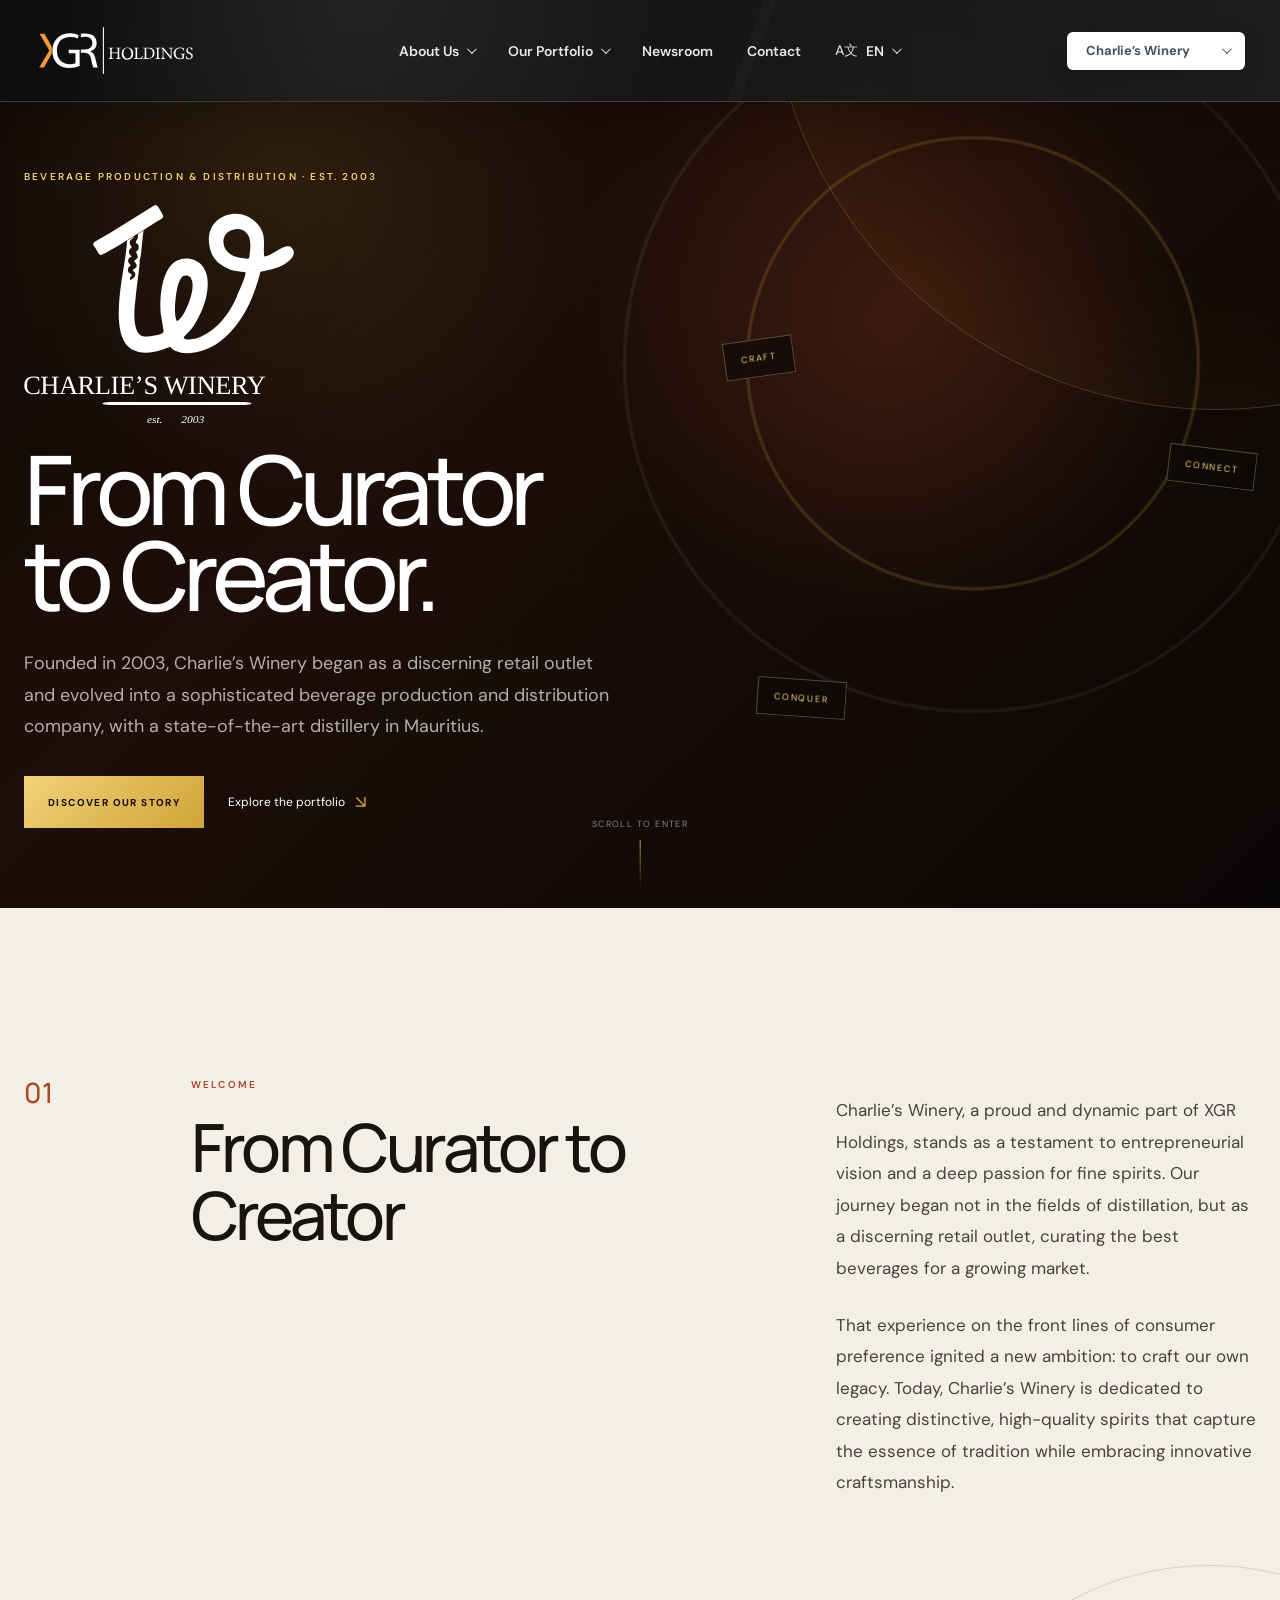
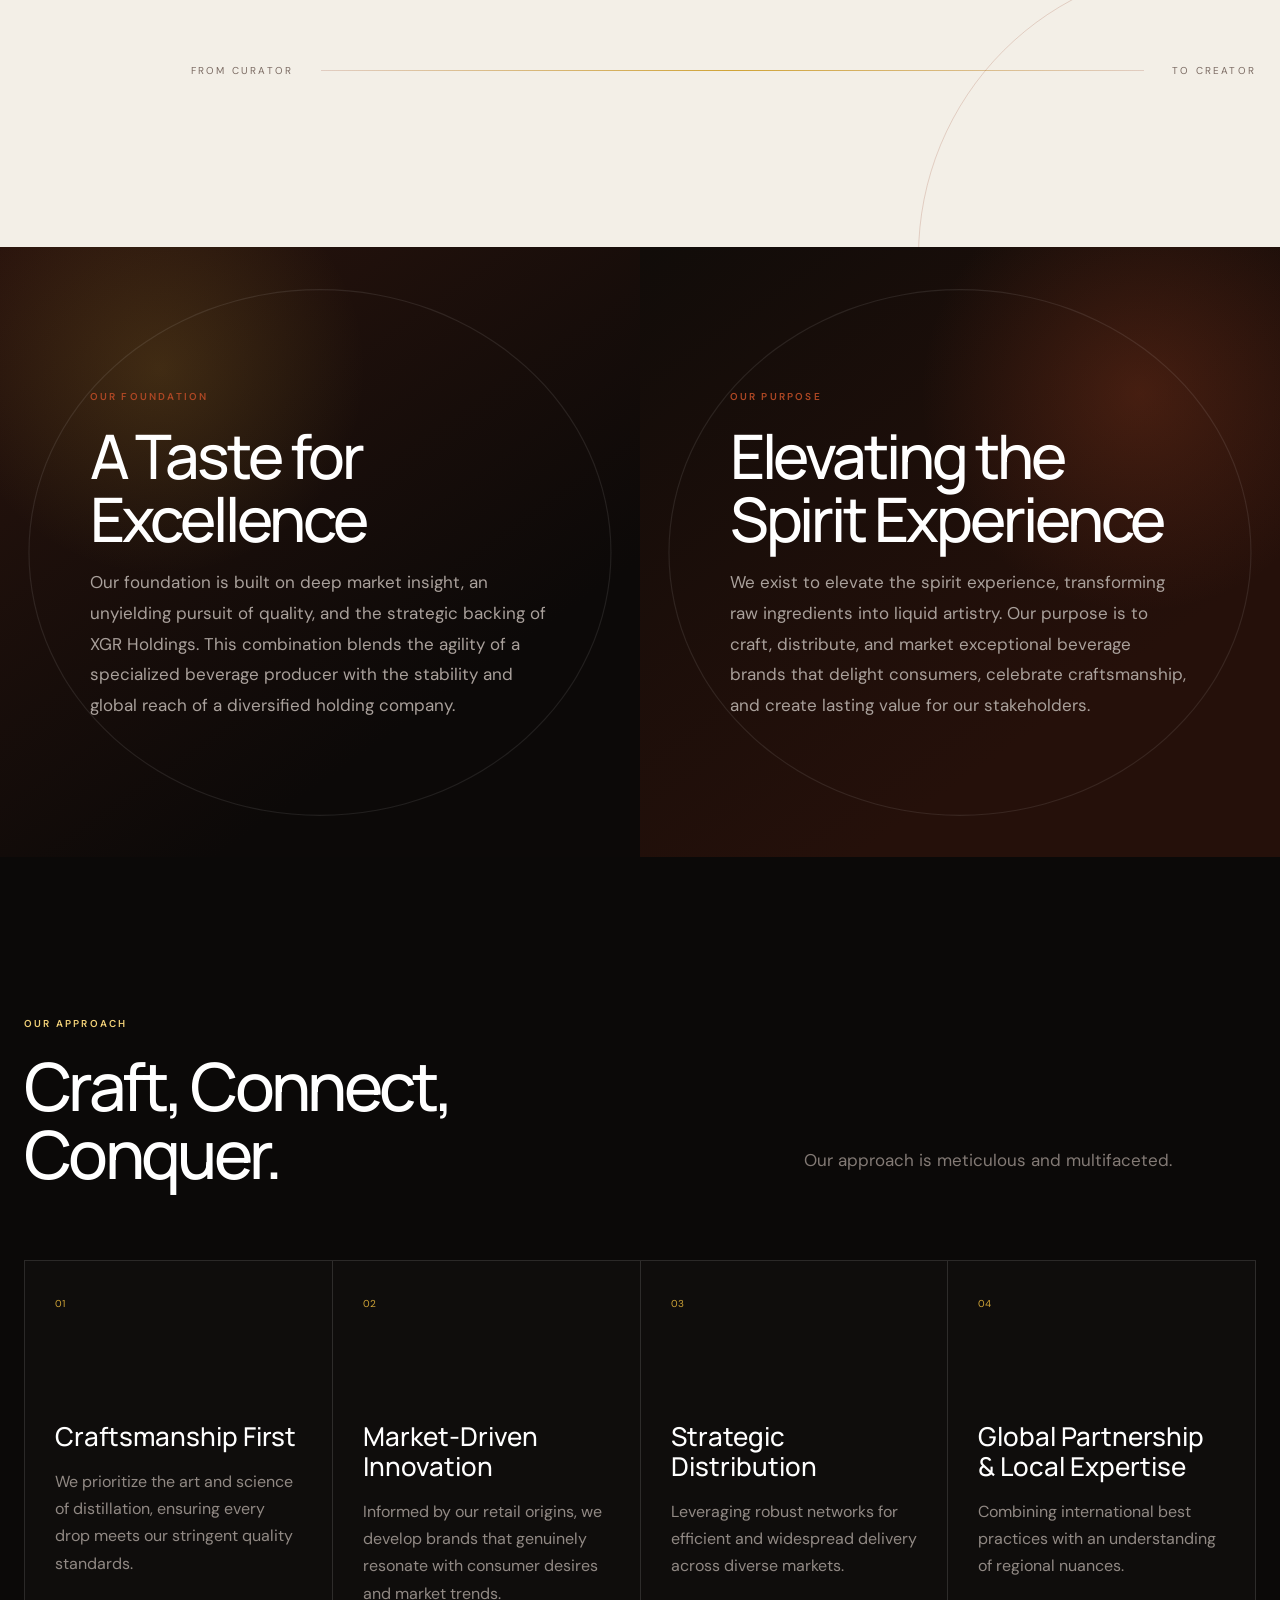
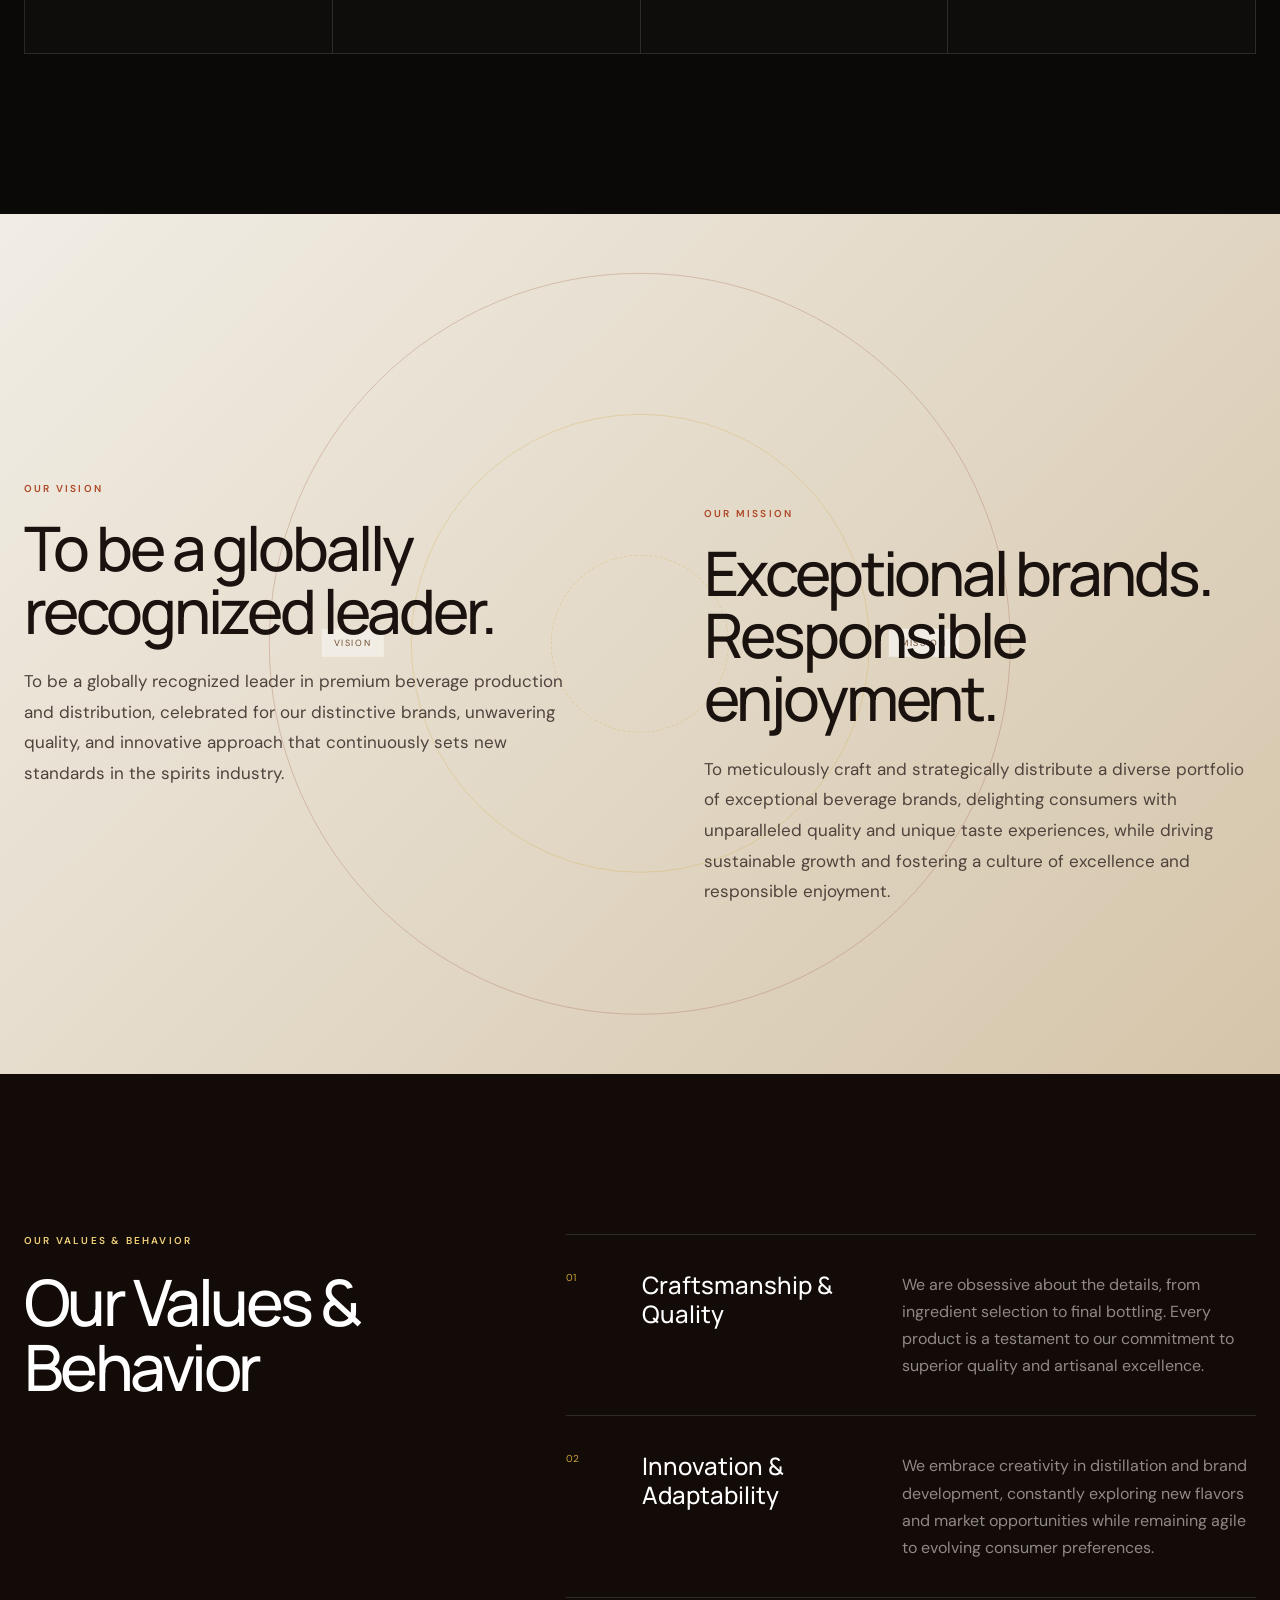
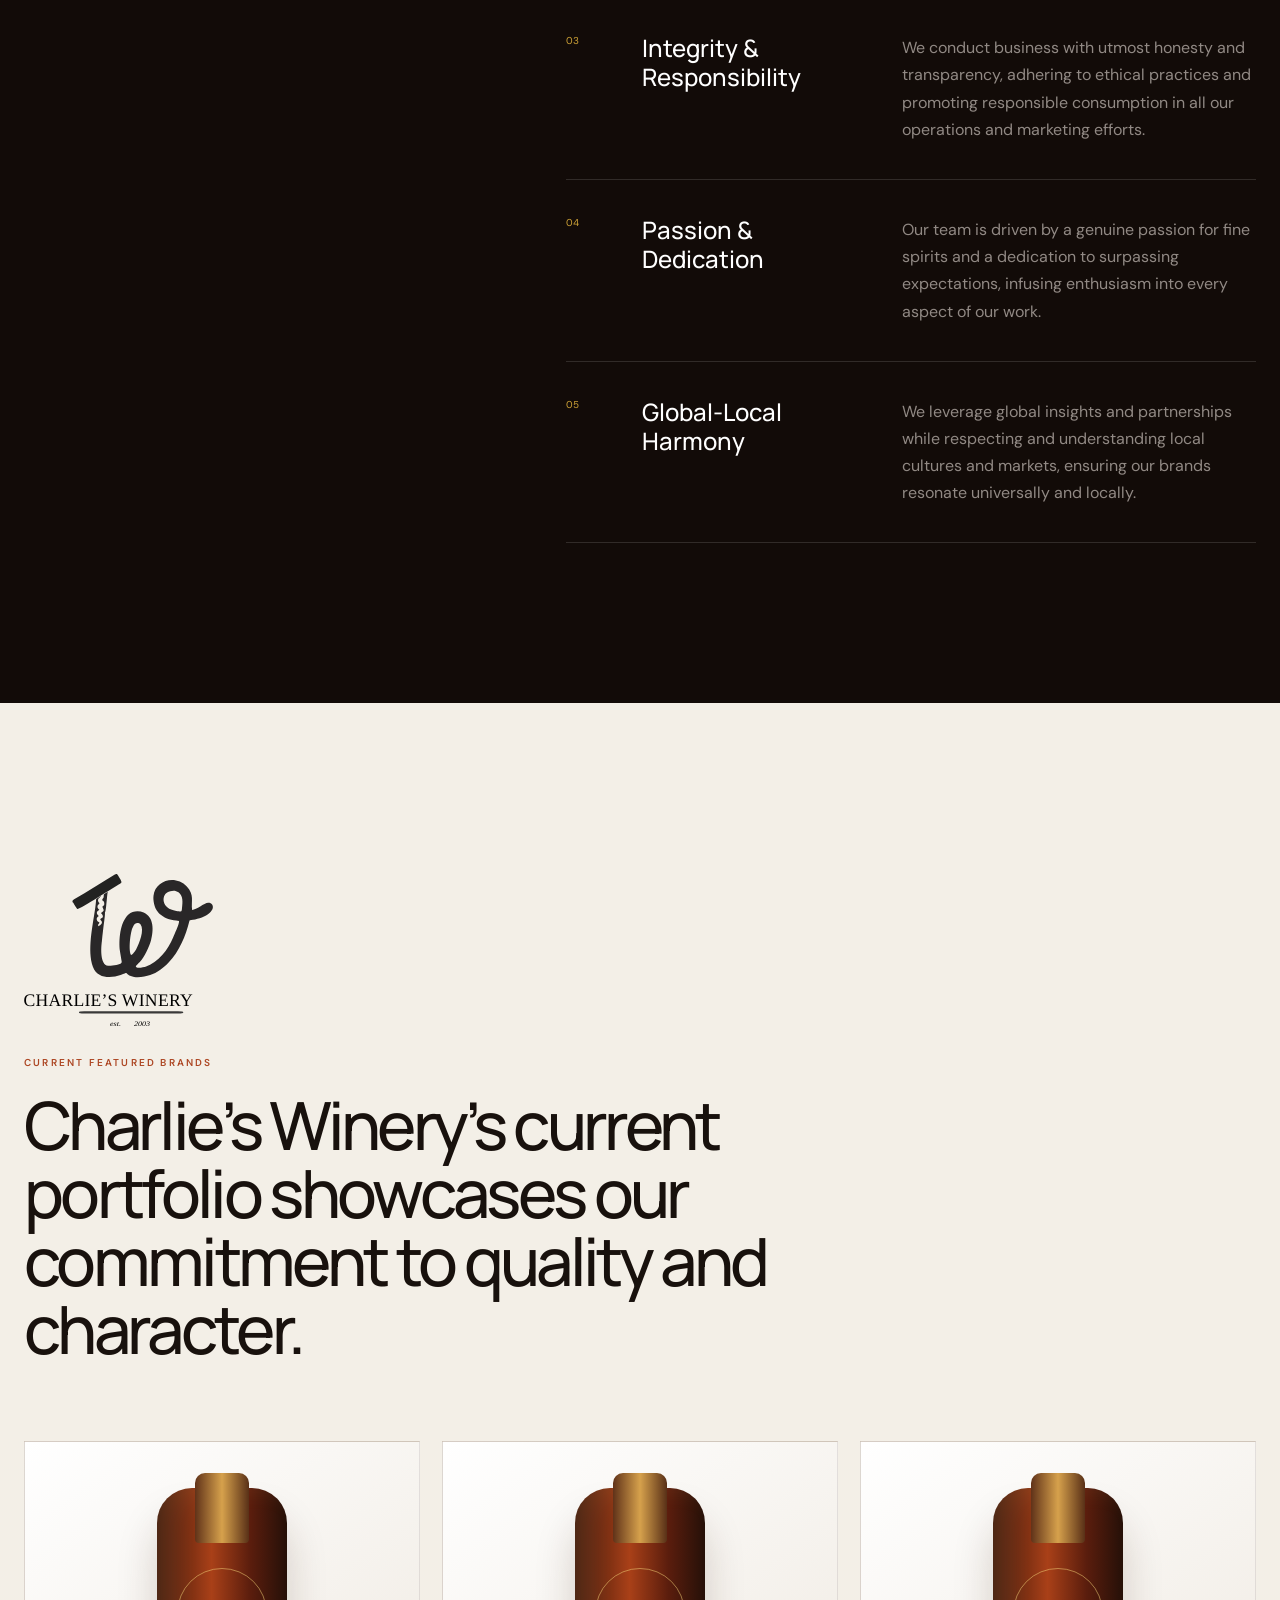
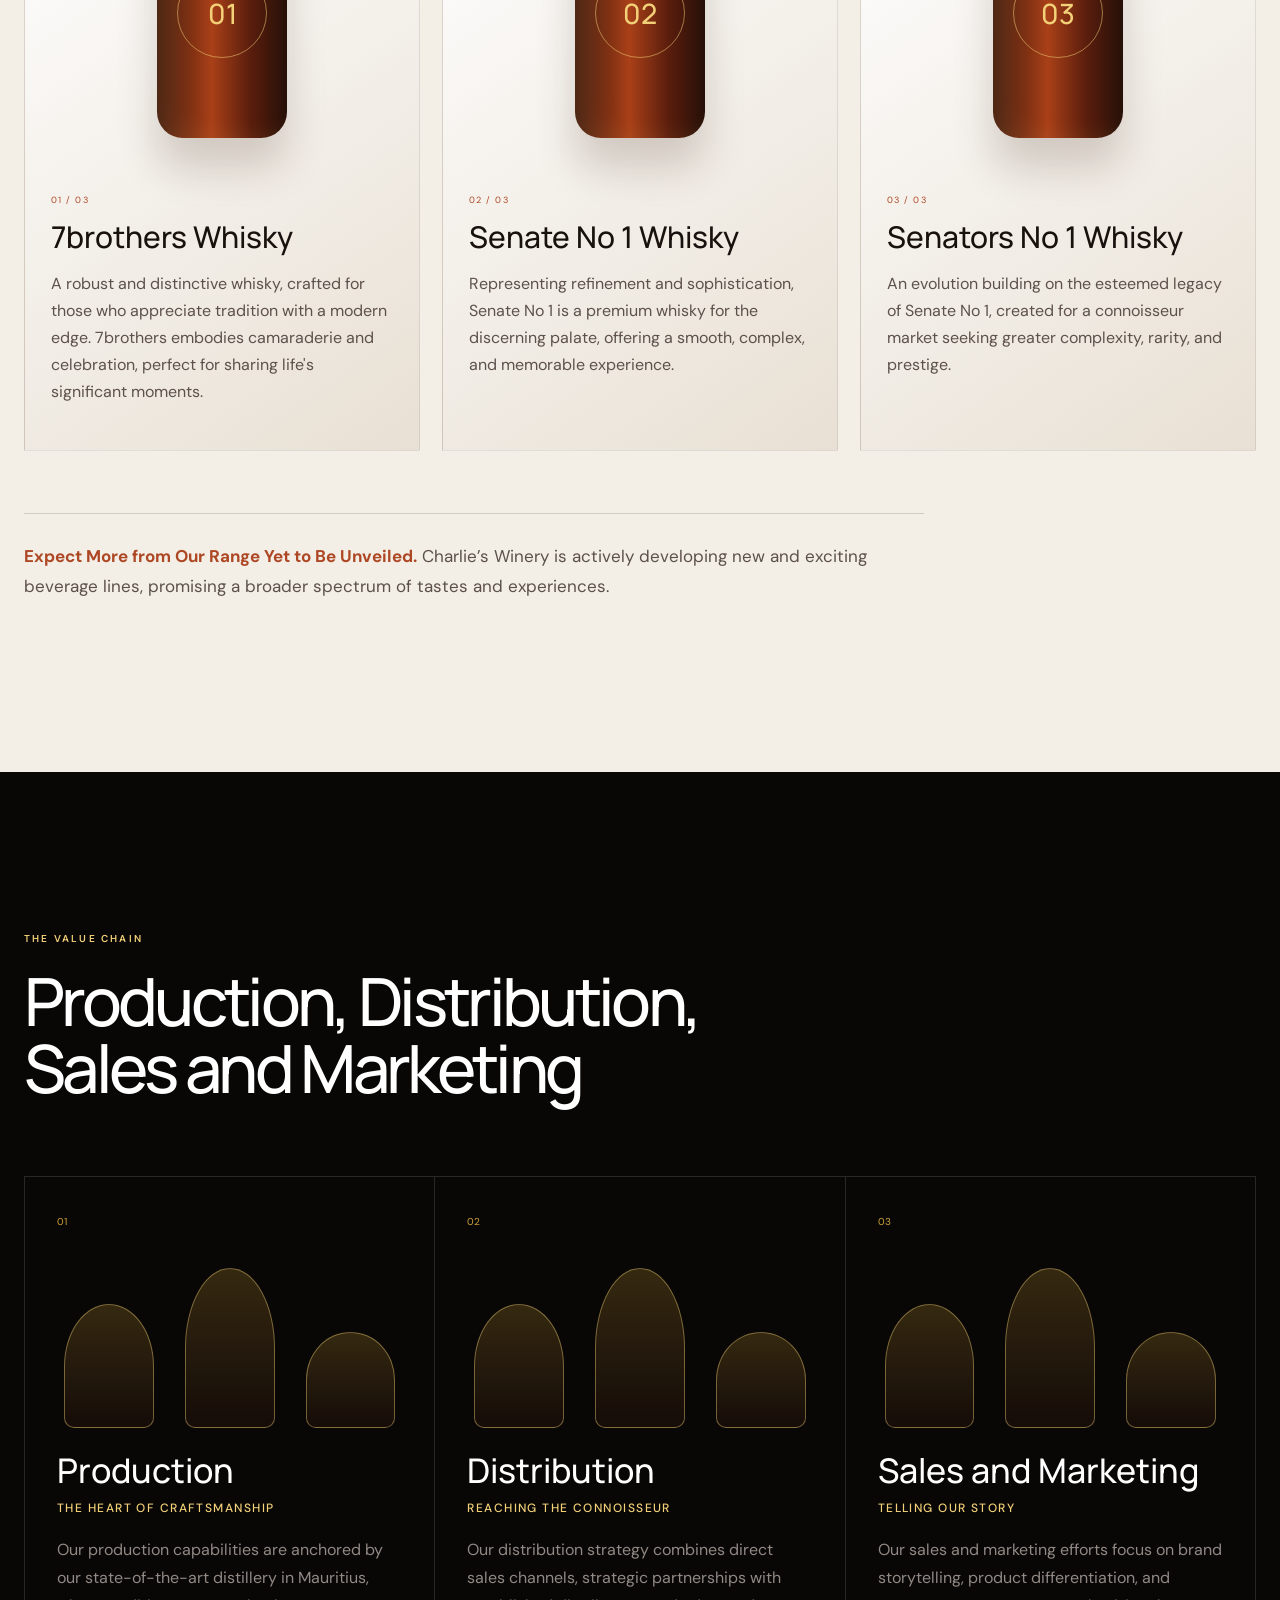
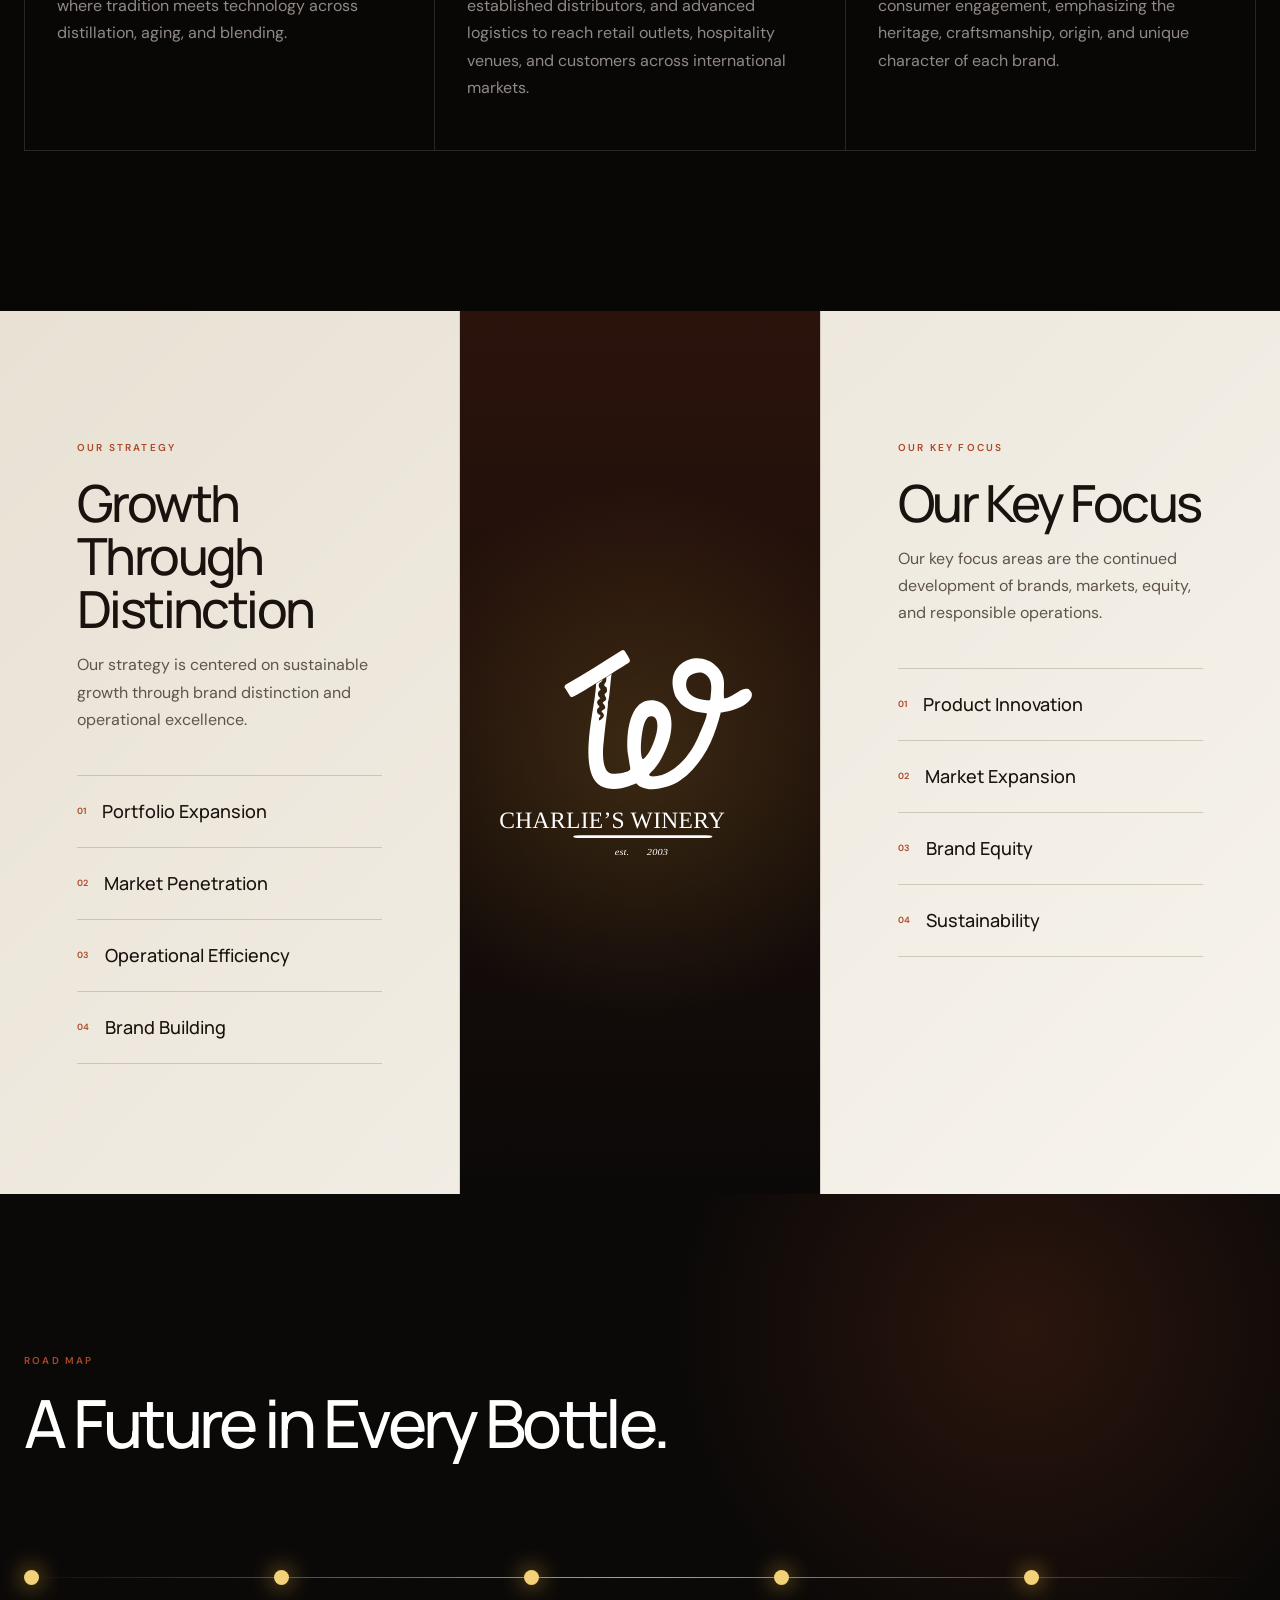
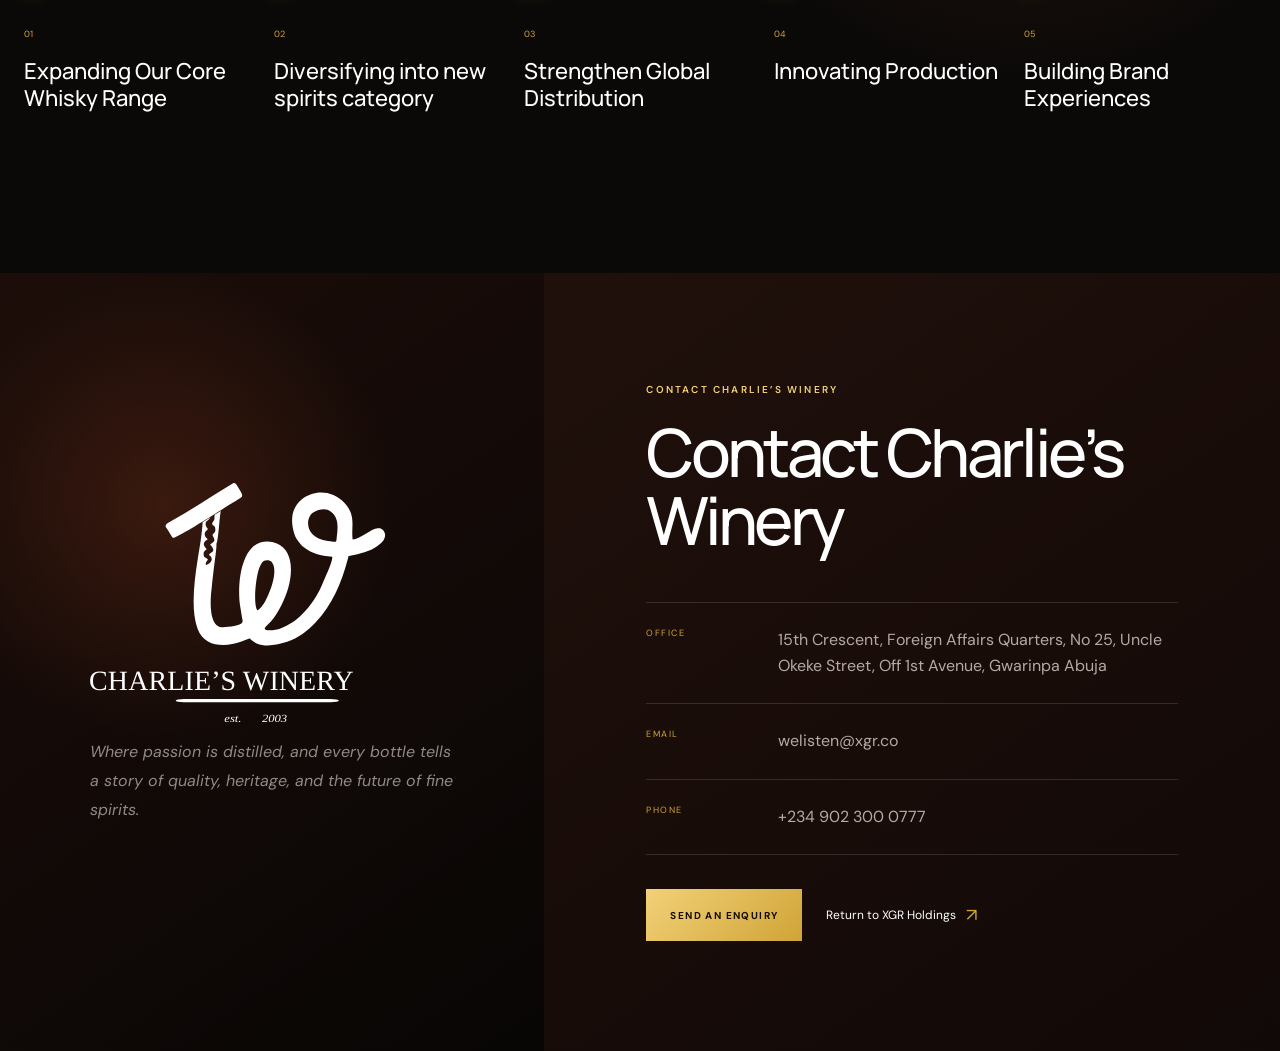
==== commit 09e4e8b8: "Replace decorative hero bottle with real Seven Brothers product" ====
--- a/companies/charlies-winery/index.html
+++ b/companies/charlies-winery/index.html
@@ -12,7 +12,7 @@
     <details class="global-mobile-menu"><summary><span>MENU</span><i class="global-chevron" aria-hidden="true"></i></summary><div class="global-mobile-menu__panel"><a href="../../#about">About Us</a><a href="../../#companies">Our Portfolio</a><a href="https://xgrdemo.vercel.app/newsroom">Newsroom</a><a href="#contact">Contact</a><p class="global-mobile-current">Switch company</p><a href="../../">XGR Holdings</a><a href="#charlies-main" aria-current="page">Charlie’s Winery</a><a href="../../#companies">Xanadu Global Resources</a><a href="../../#companies">Designated Contractors</a><a href="../../#companies">XGR Hospitality</a><a href="../../#companies">XGR Capital</a><a href="../../#companies">XGRD Foundation</a></div></details>
   </div>
 </header><div id="charlies-main">
-<section class="hero"><div class="heroGlow" aria-hidden="true"></div><div class="heroLines" aria-hidden="true"></div><div class="heroInner"><div class="heroCopy"><p class="kicker">BEVERAGE PRODUCTION & DISTRIBUTION · EST. 2003</p><img class="heroLogo" src="logo-light.svg" alt="Charlie’s Winery, established 2003"><h1>From Curator<br>to Creator.</h1><p>Founded in 2003, Charlie’s Winery began as a discerning retail outlet and evolved into a sophisticated beverage production and distribution company, with a state-of-the-art distillery in Mauritius.</p><div class="heroActions"><a class="primaryButton" href="#story">Discover our story</a><a class="secondaryLink" href="#portfolio">Explore the portfolio <span>↘</span></a></div></div><div class="heroVisual" aria-hidden="true"><div class="bottle"><div class="bottleCap"></div><div class="bottleShoulder"></div><div class="bottleBody"><img src="logo-light.svg" alt=""></div></div><span class="heroTag heroTagOne">CRAFT</span><span class="heroTag heroTagTwo">CONNECT</span><span class="heroTag heroTagThree">CONQUER</span></div></div><a class="scrollCue" href="#story">Scroll to enter <i></i></a></section>
+<section class="hero"><div class="heroGlow" aria-hidden="true"></div><div class="heroLines" aria-hidden="true"></div><div class="heroInner"><div class="heroCopy"><p class="kicker">BEVERAGE PRODUCTION & DISTRIBUTION · EST. 2003</p><img class="heroLogo" src="logo-light.svg" alt="Charlie’s Winery, established 2003"><h1>From Curator<br>to Creator.</h1><p>Founded in 2003, Charlie’s Winery began as a discerning retail outlet and evolved into a sophisticated beverage production and distribution company, with a state-of-the-art distillery in Mauritius.</p><div class="heroActions"><a class="primaryButton" href="#story">Discover our story</a><a class="secondaryLink" href="#portfolio">Explore the portfolio <span>↘</span></a></div></div><div class="heroVisual" aria-hidden="true"><img class="heroBottleReal" src="seven-brothers-bottle.webp" alt=""><span class="heroTag heroTagOne">CRAFT</span><span class="heroTag heroTagTwo">CONNECT</span><span class="heroTag heroTagThree">CONQUER</span></div></div><a class="scrollCue" href="#story">Scroll to enter <i></i></a></section>
 <section class="story" id="story"><div class="sectionNumber">01</div><div class="storyHeading"><p class="eyebrow">WELCOME</p><h2>From Curator to Creator</h2></div><div class="storyBody"><p>Charlie’s Winery, a proud and dynamic part of XGR Holdings, stands as a testament to entrepreneurial vision and a deep passion for fine spirits. Our journey began not in the fields of distillation, but as a discerning retail outlet, curating the best beverages for a growing market.</p><p>That experience on the front lines of consumer preference ignited a new ambition: to craft our own legacy. Today, Charlie’s Winery is dedicated to creating distinctive, high-quality spirits that capture the essence of tradition while embracing innovative craftsmanship.</p></div><div class="storyStatement"><span>FROM CURATOR</span><i aria-hidden="true"></i><span>TO CREATOR</span></div></section>
 <section class="foundation"><article><p class="eyebrow">OUR FOUNDATION</p><h2>A Taste for Excellence</h2><p>Our foundation is built on deep market insight, an unyielding pursuit of quality, and the strategic backing of XGR Holdings. This combination blends the agility of a specialized beverage producer with the stability and global reach of a diversified holding company.</p></article><article><p class="eyebrow">OUR PURPOSE</p><h2>Elevating the Spirit Experience</h2><p>We exist to elevate the spirit experience, transforming raw ingredients into liquid artistry. Our purpose is to craft, distribute, and market exceptional beverage brands that delight consumers, celebrate craftsmanship, and create lasting value for our stakeholders.</p></article></section>
 <section class="approach" id="approach"><div class="approachHeader"><div><p class="eyebrow">OUR APPROACH</p><h2>Craft, Connect, Conquer.</h2></div><p>Our approach is meticulous and multifaceted.</p></div><div class="approachGrid"><article><span>01</span><h3>Craftsmanship First</h3><p>We prioritize the art and science of distillation, ensuring every drop meets our stringent quality standards.</p></article><article><span>02</span><h3>Market-Driven Innovation</h3><p>Informed by our retail origins, we develop brands that genuinely resonate with consumer desires and market trends.</p></article><article><span>03</span><h3>Strategic Distribution</h3><p>Leveraging robust networks for efficient and widespread delivery across diverse markets.</p></article><article><span>04</span><h3>Global Partnership &amp; Local Expertise</h3><p>Combining international best practices with an understanding of regional nuances.</p></article></div></section>
--- a/companies/charlies-winery/styles.css
+++ b/companies/charlies-winery/styles.css
@@ -896,3 +896,34 @@
 .xgrBrand{display:none}.charlieBrand{display:flex;align-items:center;width:158px;height:58px}.charlieBrand img{width:100%;height:100%;object-fit:contain;object-position:left center}.groupBrand{justify-self:end;display:flex;align-items:center;gap:12px;opacity:.78;transition:opacity .25s ease}.groupBrand:hover{opacity:1}.groupBrand span{font-size:8px;font-weight:600;letter-spacing:.18em;color:var(--cw-gold-light)}.groupBrand img{display:block;width:118px;height:auto}.heroLogo{width:min(300px,62vw);margin-left:0;filter:drop-shadow(0 14px 34px rgba(0,0,0,.22))}.bottleBody img{width:80%}.contactLogo img{width:min(380px,90%)}.portfolioLogo{width:min(210px,48vw);height:auto;margin:0 0 30px;object-fit:contain;object-position:left center}
 @media(max-width:780px){.charlieBrand{width:132px;height:50px}.groupBrand span{display:none}.groupBrand img{width:92px}.heroLogo{width:min(260px,68vw)}.portfolioLogo{width:180px}}
 @media(max-width:520px){.charlieBrand{width:112px;height:46px}.groupBrand img{width:78px}.heroLogo{width:220px}.contactLogo img{width:min(300px,92%)}}
+
+
+/* Real Seven Brothers hero bottle */
+.heroBottleReal {
+  position: relative;
+  z-index: 2;
+  display: block;
+  width: min(286px, 23vw);
+  height: auto;
+  max-height: 590px;
+  object-fit: contain;
+  filter: drop-shadow(0 42px 68px rgba(0,0,0,.48));
+  animation: bottleFloat 7s ease-in-out infinite alternate;
+  transform-origin: 50% 70%;
+}
+
+@media (max-width: 1100px) {
+  .heroBottleReal { width: min(270px, 38vw); }
+}
+
+@media (max-width: 780px) {
+  .heroBottleReal { width: min(250px, 58vw); max-height: 500px; }
+}
+
+@media (max-width: 520px) {
+  .heroBottleReal { width: 210px; max-height: 420px; }
+}
+
+@media (prefers-reduced-motion: reduce) {
+  .heroBottleReal { animation: none; }
+}
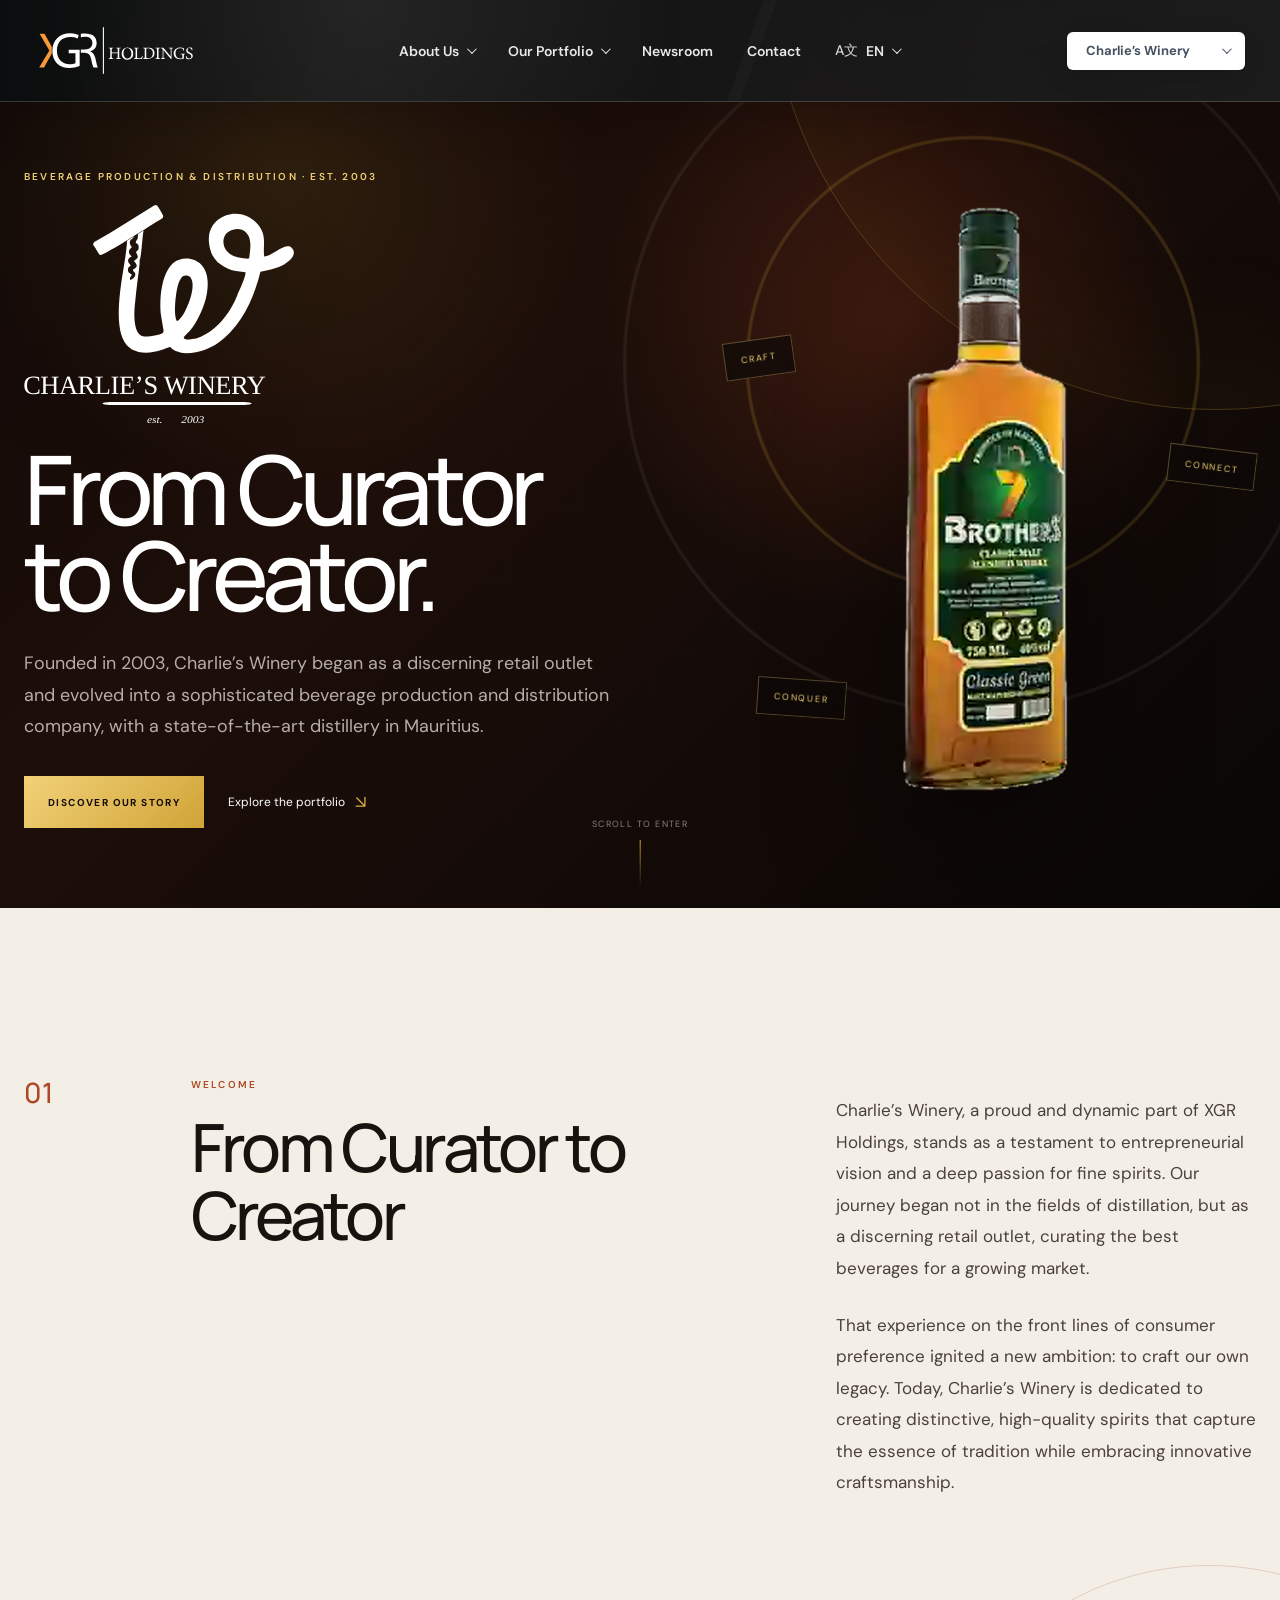
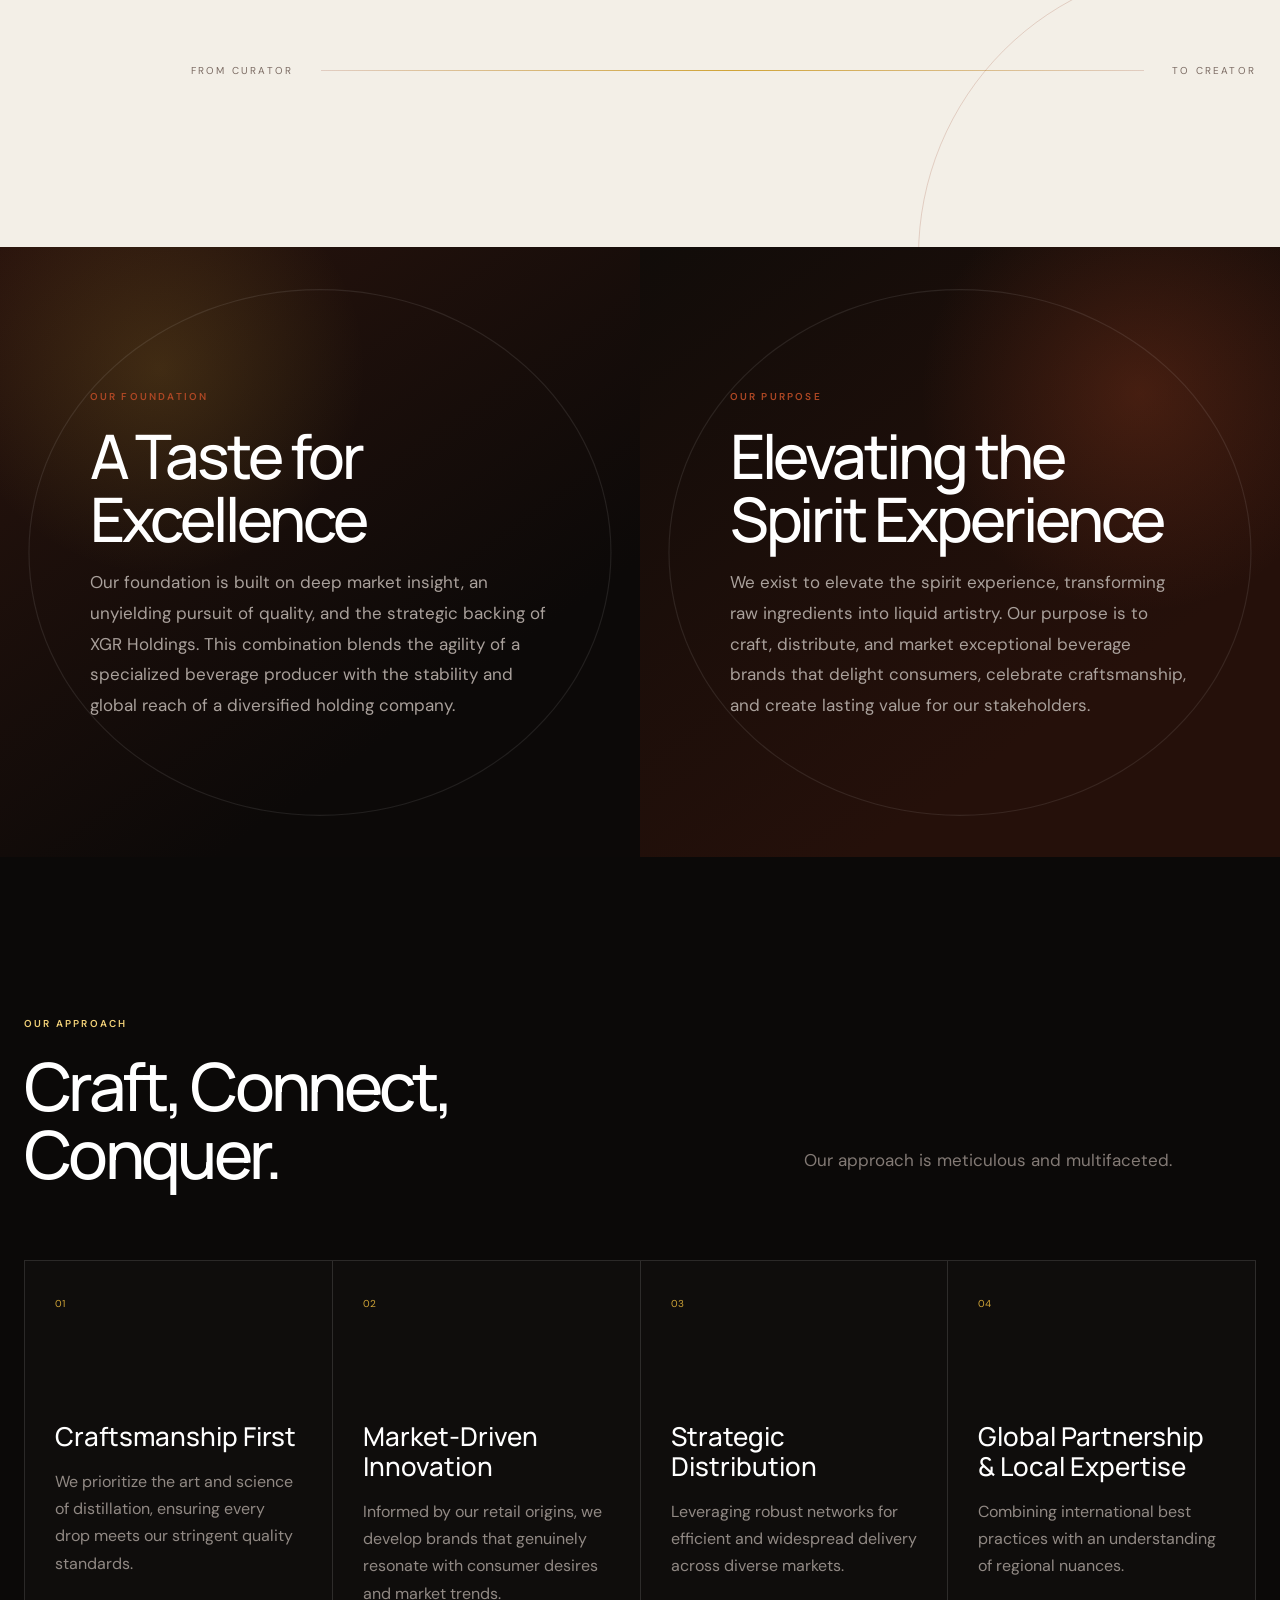
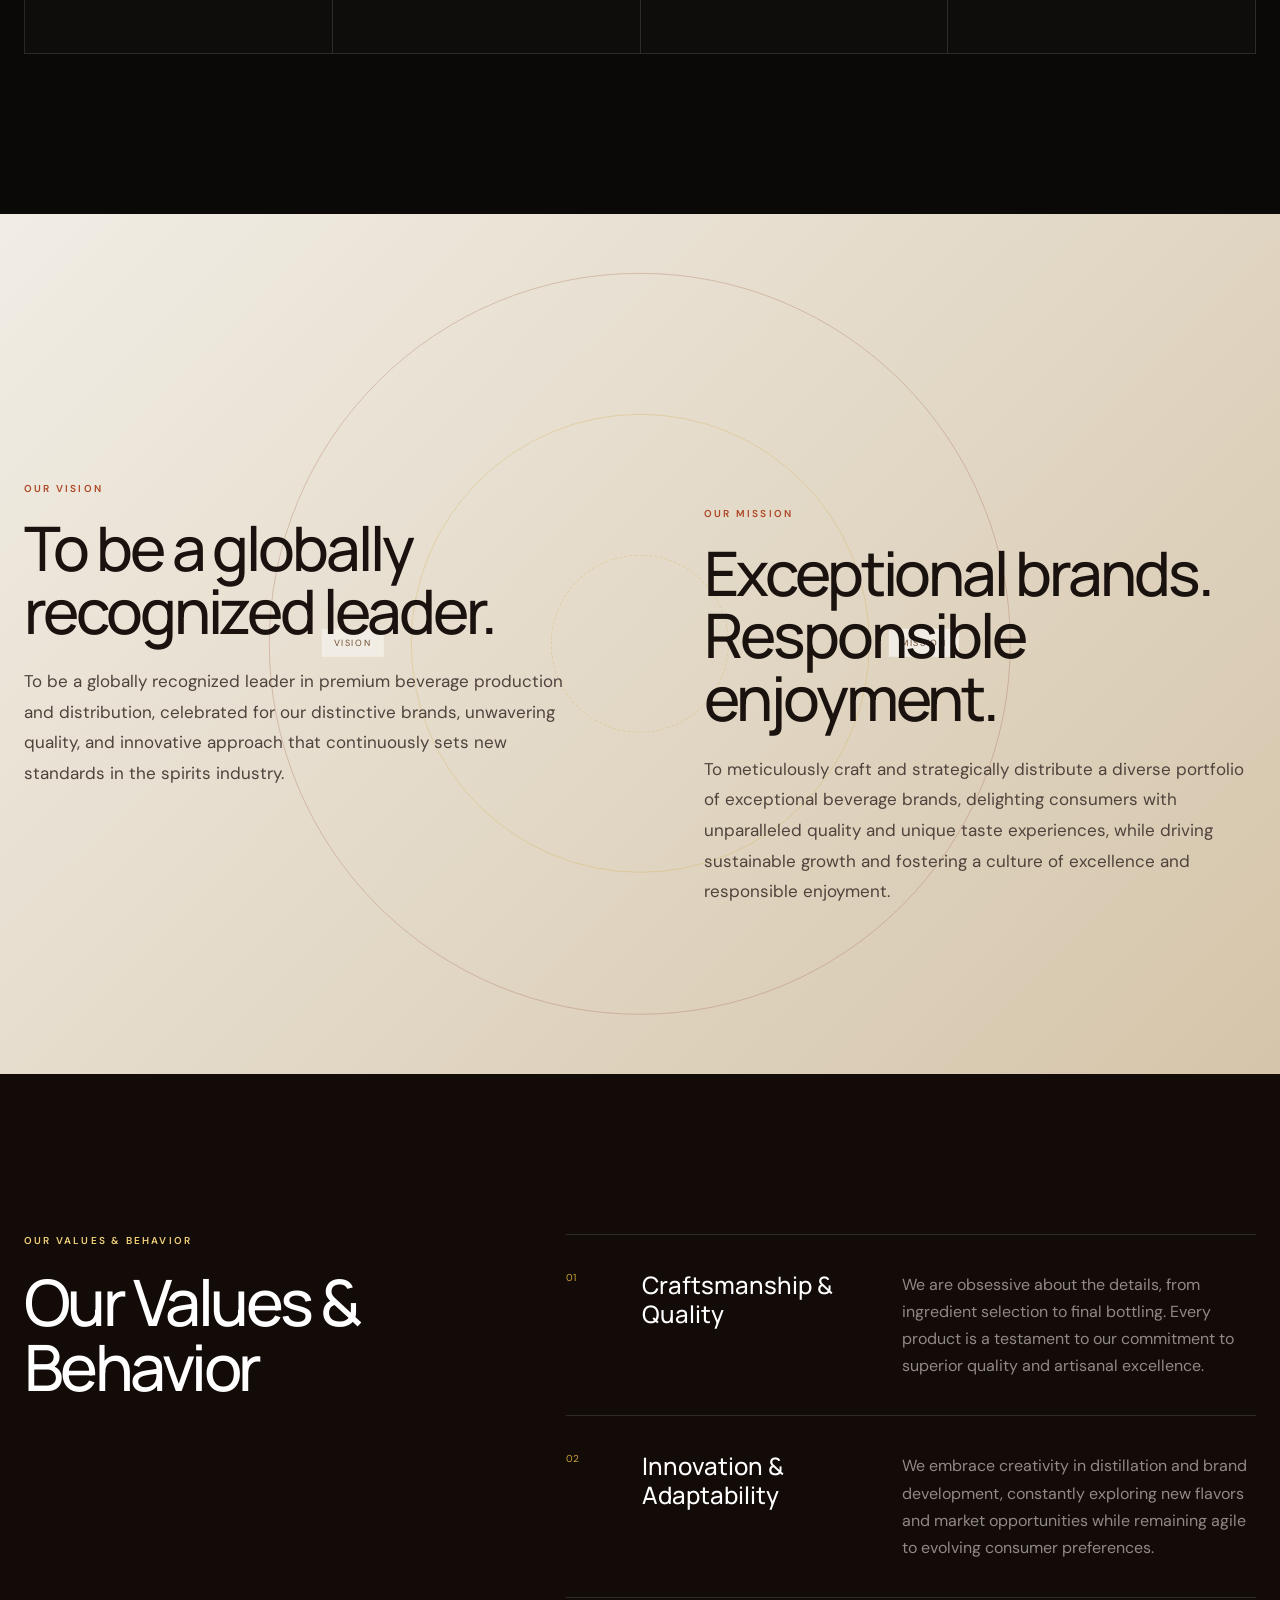
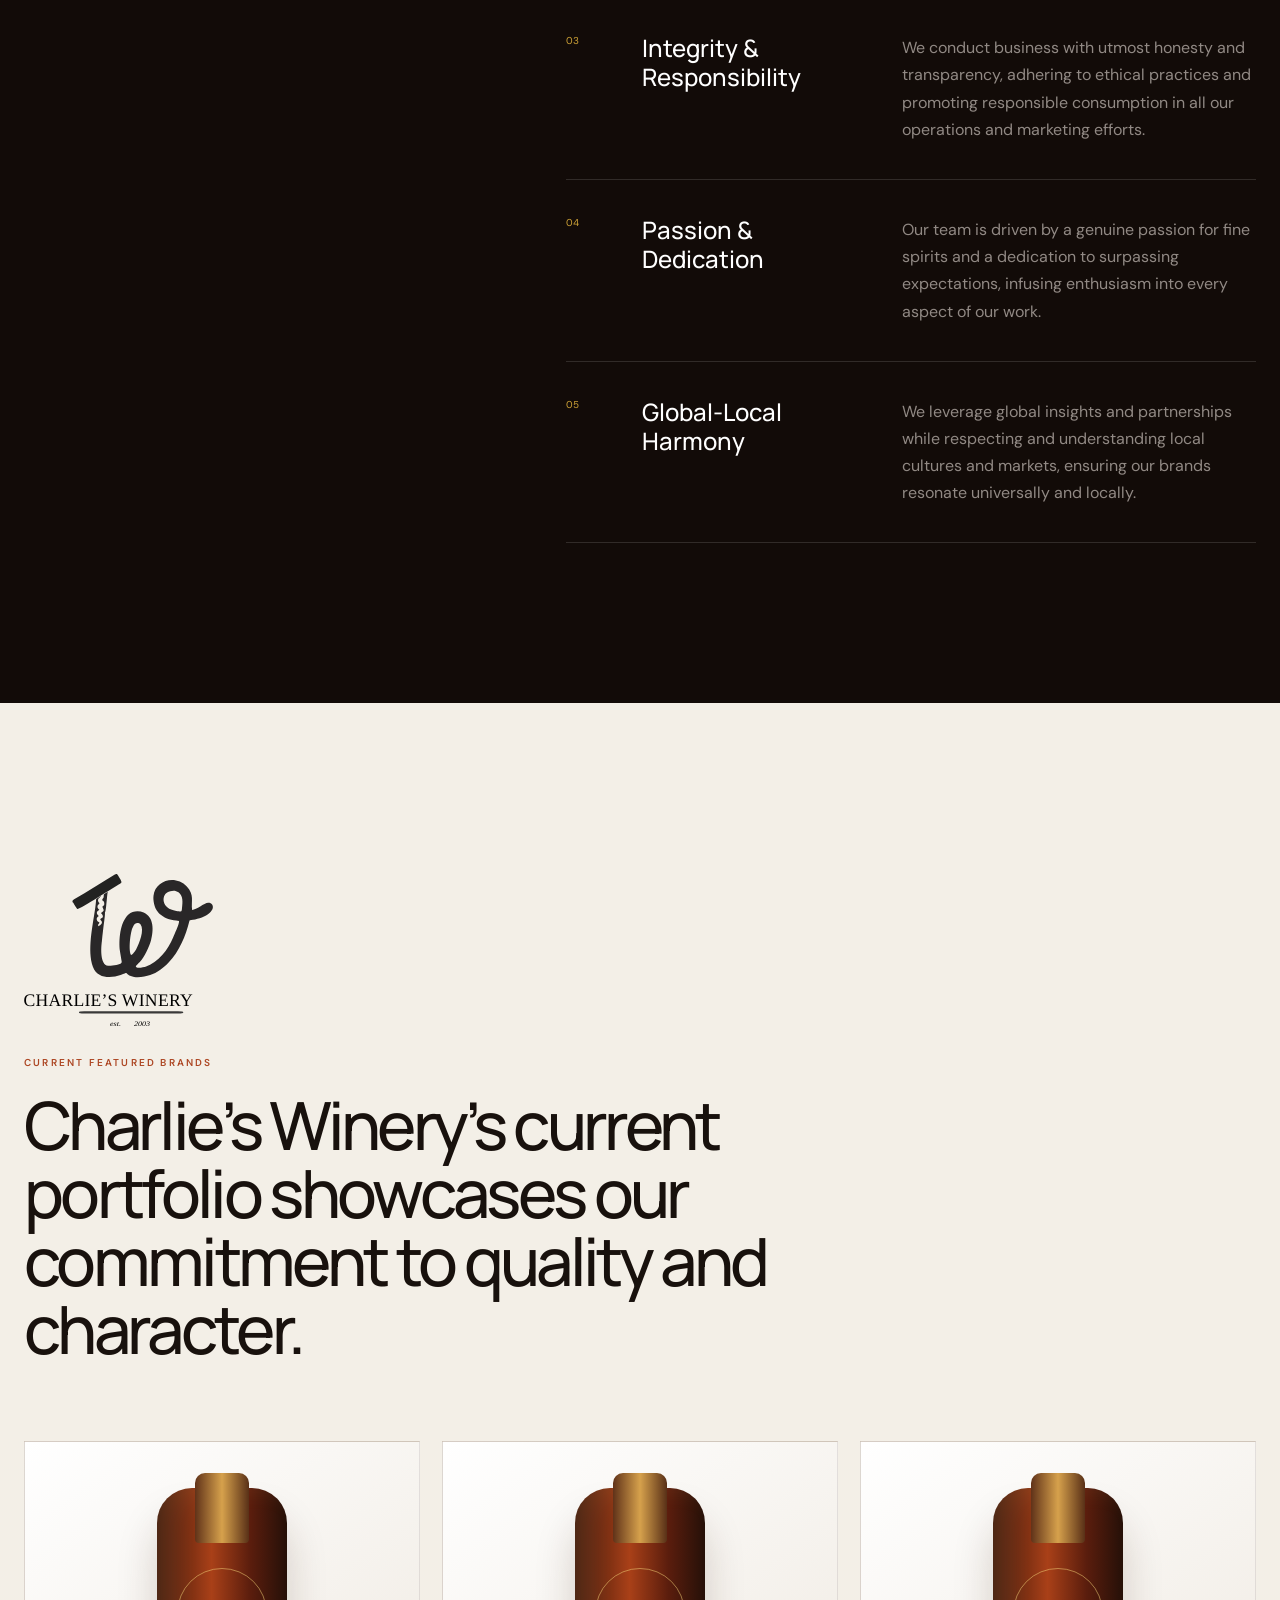
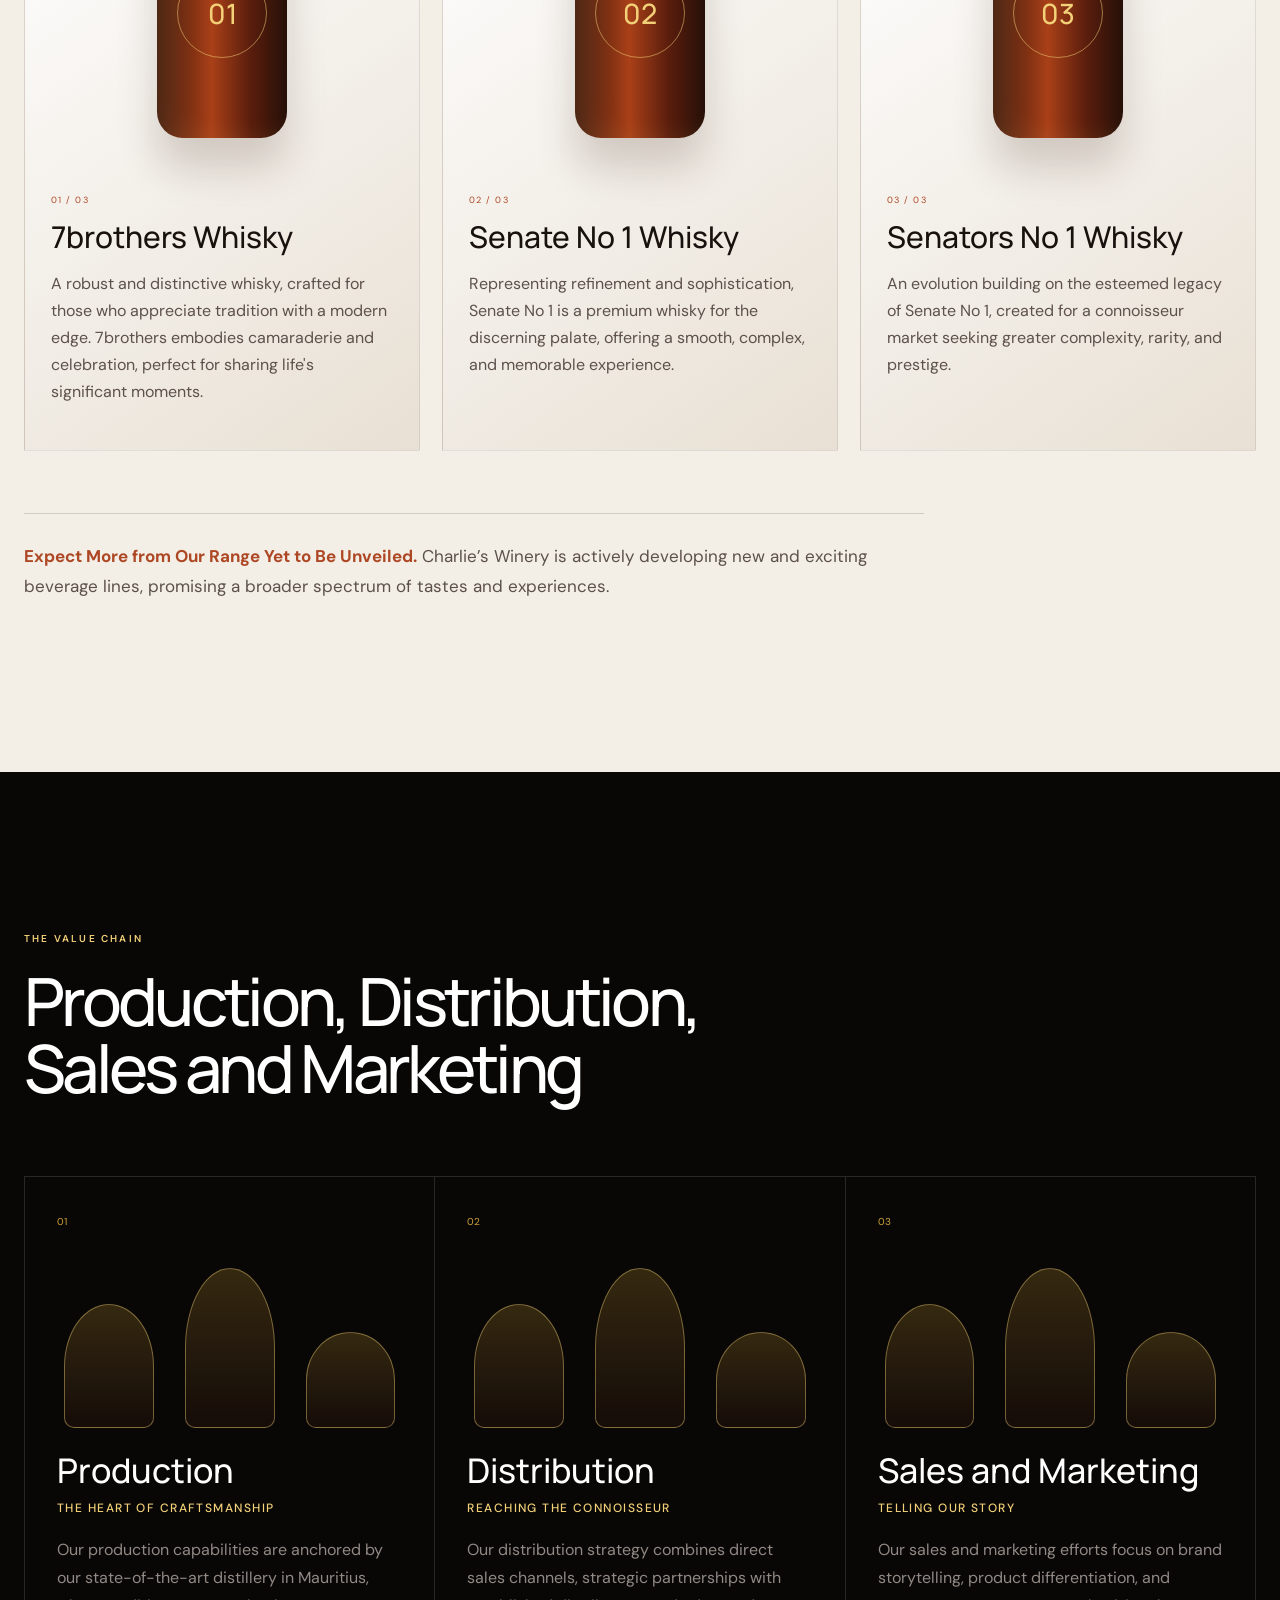
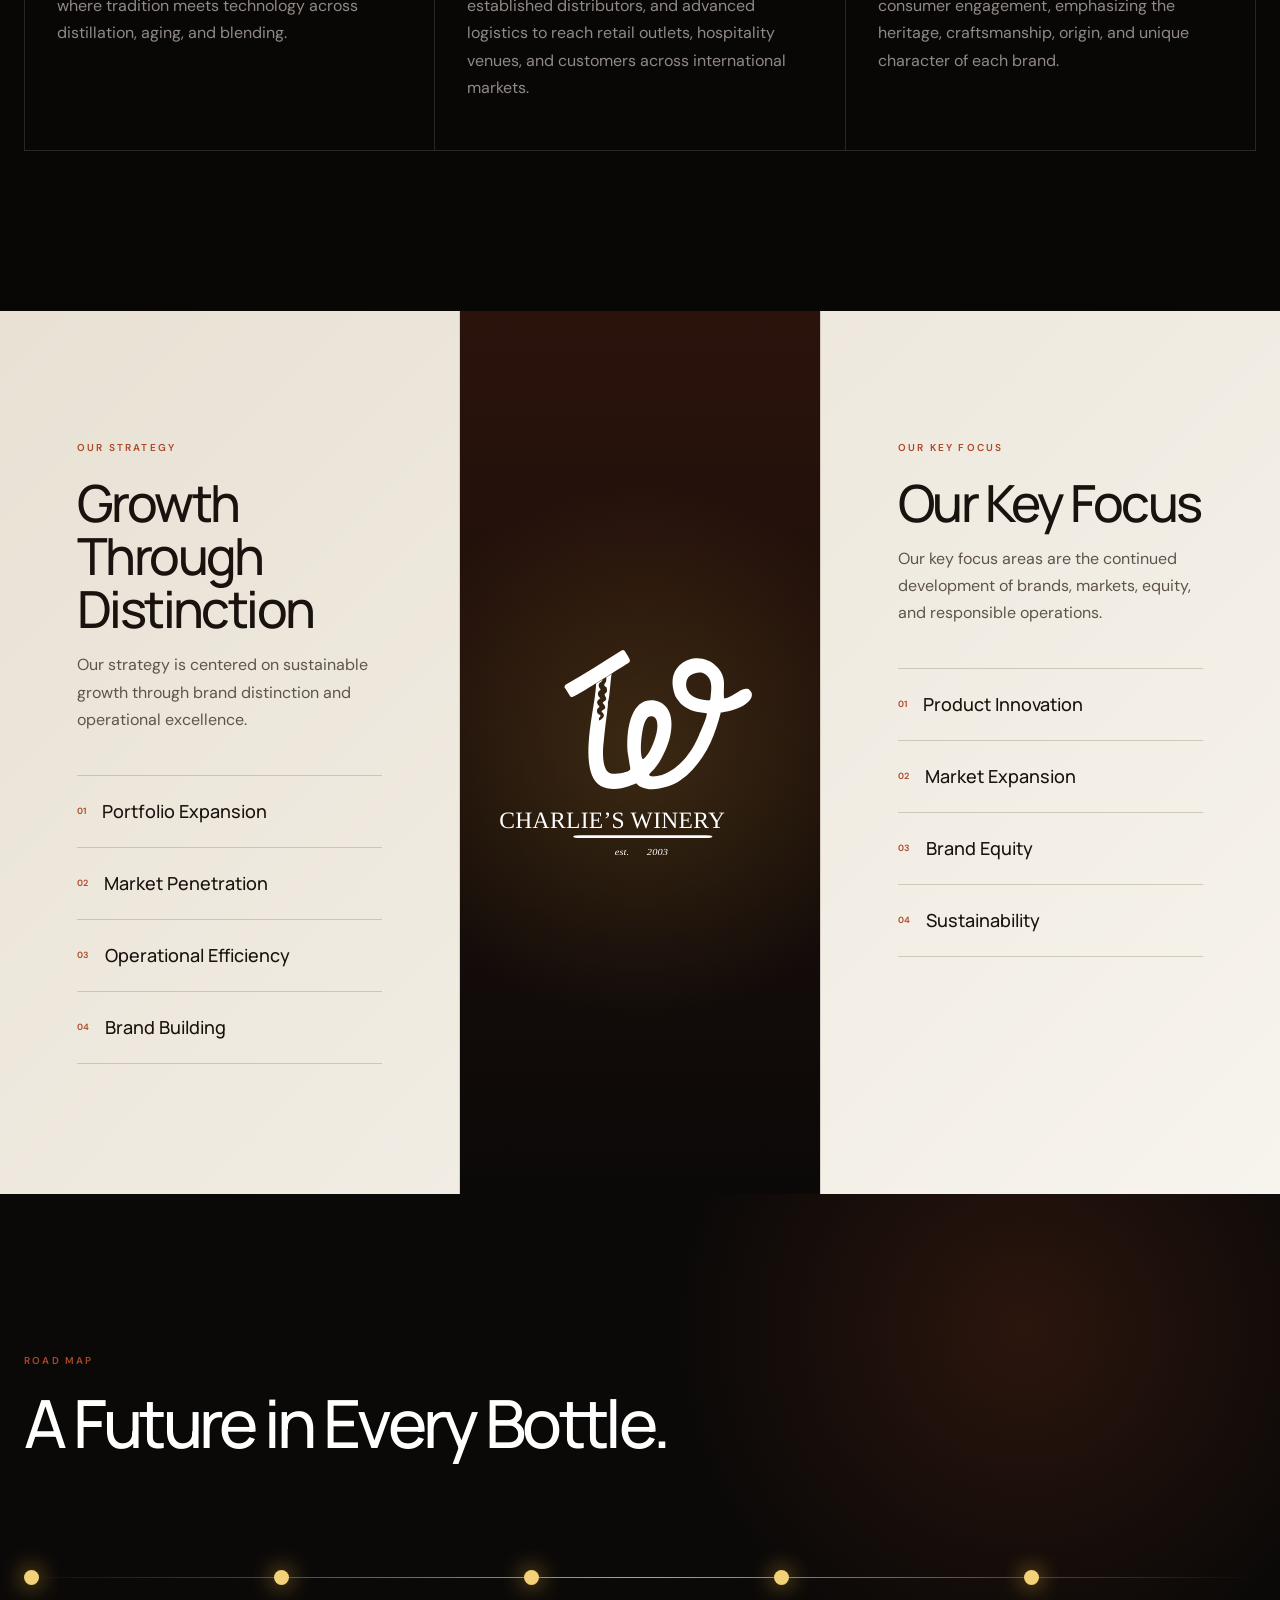
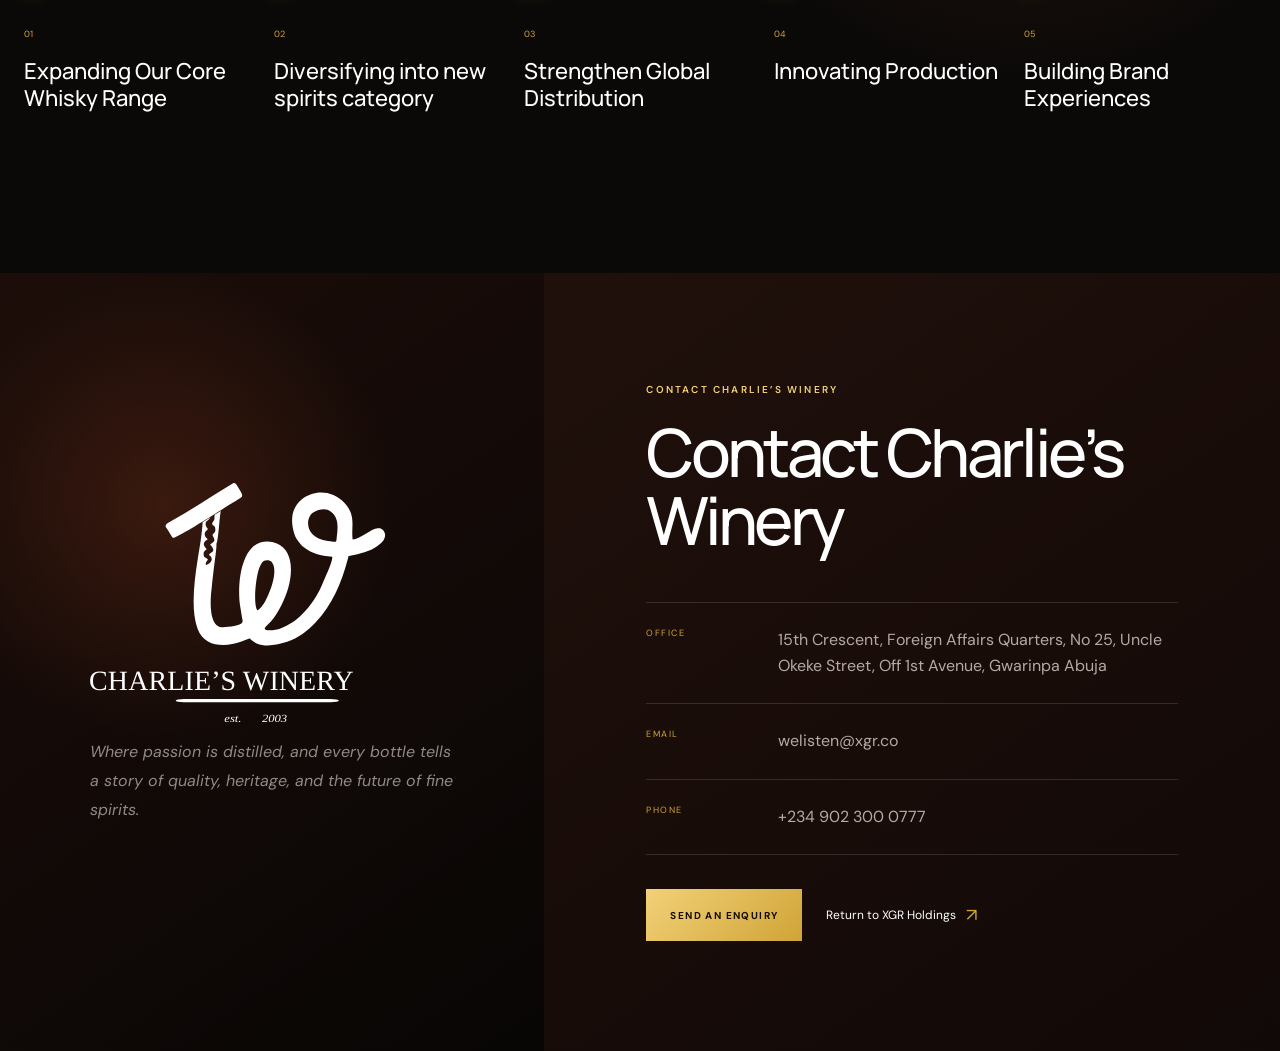
==== commit b16e00f8: "Replace blurry bottle asset with sharpened high-resolution version" ====
--- a/companies/charlies-winery/index.html
+++ b/companies/charlies-winery/index.html
@@ -12,7 +12,7 @@
     <details class="global-mobile-menu"><summary><span>MENU</span><i class="global-chevron" aria-hidden="true"></i></summary><div class="global-mobile-menu__panel"><a href="../../#about">About Us</a><a href="../../#companies">Our Portfolio</a><a href="https://xgrdemo.vercel.app/newsroom">Newsroom</a><a href="#contact">Contact</a><p class="global-mobile-current">Switch company</p><a href="../../">XGR Holdings</a><a href="#charlies-main" aria-current="page">Charlie’s Winery</a><a href="../../#companies">Xanadu Global Resources</a><a href="../../#companies">Designated Contractors</a><a href="../../#companies">XGR Hospitality</a><a href="../../#companies">XGR Capital</a><a href="../../#companies">XGRD Foundation</a></div></details>
   </div>
 </header><div id="charlies-main">
-<section class="hero"><div class="heroGlow" aria-hidden="true"></div><div class="heroLines" aria-hidden="true"></div><div class="heroInner"><div class="heroCopy"><p class="kicker">BEVERAGE PRODUCTION & DISTRIBUTION · EST. 2003</p><img class="heroLogo" src="logo-light.svg" alt="Charlie’s Winery, established 2003"><h1>From Curator<br>to Creator.</h1><p>Founded in 2003, Charlie’s Winery began as a discerning retail outlet and evolved into a sophisticated beverage production and distribution company, with a state-of-the-art distillery in Mauritius.</p><div class="heroActions"><a class="primaryButton" href="#story">Discover our story</a><a class="secondaryLink" href="#portfolio">Explore the portfolio <span>↘</span></a></div></div><div class="heroVisual" aria-hidden="true"><img class="heroBottleReal" src="seven-brothers-bottle.webp" alt=""><span class="heroTag heroTagOne">CRAFT</span><span class="heroTag heroTagTwo">CONNECT</span><span class="heroTag heroTagThree">CONQUER</span></div></div><a class="scrollCue" href="#story">Scroll to enter <i></i></a></section>
+<section class="hero"><div class="heroGlow" aria-hidden="true"></div><div class="heroLines" aria-hidden="true"></div><div class="heroInner"><div class="heroCopy"><p class="kicker">BEVERAGE PRODUCTION & DISTRIBUTION · EST. 2003</p><img class="heroLogo" src="logo-light.svg" alt="Charlie’s Winery, established 2003"><h1>From Curator<br>to Creator.</h1><p>Founded in 2003, Charlie’s Winery began as a discerning retail outlet and evolved into a sophisticated beverage production and distribution company, with a state-of-the-art distillery in Mauritius.</p><div class="heroActions"><a class="primaryButton" href="#story">Discover our story</a><a class="secondaryLink" href="#portfolio">Explore the portfolio <span>↘</span></a></div></div><div class="heroVisual" aria-hidden="true"><img class="heroBottleReal" src="seven-brothers-bottle-sharp.webp" alt=""><span class="heroTag heroTagOne">CRAFT</span><span class="heroTag heroTagTwo">CONNECT</span><span class="heroTag heroTagThree">CONQUER</span></div></div><a class="scrollCue" href="#story">Scroll to enter <i></i></a></section>
 <section class="story" id="story"><div class="sectionNumber">01</div><div class="storyHeading"><p class="eyebrow">WELCOME</p><h2>From Curator to Creator</h2></div><div class="storyBody"><p>Charlie’s Winery, a proud and dynamic part of XGR Holdings, stands as a testament to entrepreneurial vision and a deep passion for fine spirits. Our journey began not in the fields of distillation, but as a discerning retail outlet, curating the best beverages for a growing market.</p><p>That experience on the front lines of consumer preference ignited a new ambition: to craft our own legacy. Today, Charlie’s Winery is dedicated to creating distinctive, high-quality spirits that capture the essence of tradition while embracing innovative craftsmanship.</p></div><div class="storyStatement"><span>FROM CURATOR</span><i aria-hidden="true"></i><span>TO CREATOR</span></div></section>
 <section class="foundation"><article><p class="eyebrow">OUR FOUNDATION</p><h2>A Taste for Excellence</h2><p>Our foundation is built on deep market insight, an unyielding pursuit of quality, and the strategic backing of XGR Holdings. This combination blends the agility of a specialized beverage producer with the stability and global reach of a diversified holding company.</p></article><article><p class="eyebrow">OUR PURPOSE</p><h2>Elevating the Spirit Experience</h2><p>We exist to elevate the spirit experience, transforming raw ingredients into liquid artistry. Our purpose is to craft, distribute, and market exceptional beverage brands that delight consumers, celebrate craftsmanship, and create lasting value for our stakeholders.</p></article></section>
 <section class="approach" id="approach"><div class="approachHeader"><div><p class="eyebrow">OUR APPROACH</p><h2>Craft, Connect, Conquer.</h2></div><p>Our approach is meticulous and multifaceted.</p></div><div class="approachGrid"><article><span>01</span><h3>Craftsmanship First</h3><p>We prioritize the art and science of distillation, ensuring every drop meets our stringent quality standards.</p></article><article><span>02</span><h3>Market-Driven Innovation</h3><p>Informed by our retail origins, we develop brands that genuinely resonate with consumer desires and market trends.</p></article><article><span>03</span><h3>Strategic Distribution</h3><p>Leveraging robust networks for efficient and widespread delivery across diverse markets.</p></article><article><span>04</span><h3>Global Partnership &amp; Local Expertise</h3><p>Combining international best practices with an understanding of regional nuances.</p></article></div></section>
--- a/companies/charlies-winery/styles.css
+++ b/companies/charlies-winery/styles.css
@@ -907,7 +907,7 @@
   height: auto;
   max-height: 590px;
   object-fit: contain;
-  filter: drop-shadow(0 42px 68px rgba(0,0,0,.48));
+  filter: drop-shadow(0 42px 68px rgba(0,0,0,.48)) contrast(1.04) saturate(1.02);
   animation: bottleFloat 7s ease-in-out infinite alternate;
   transform-origin: 50% 70%;
 }
